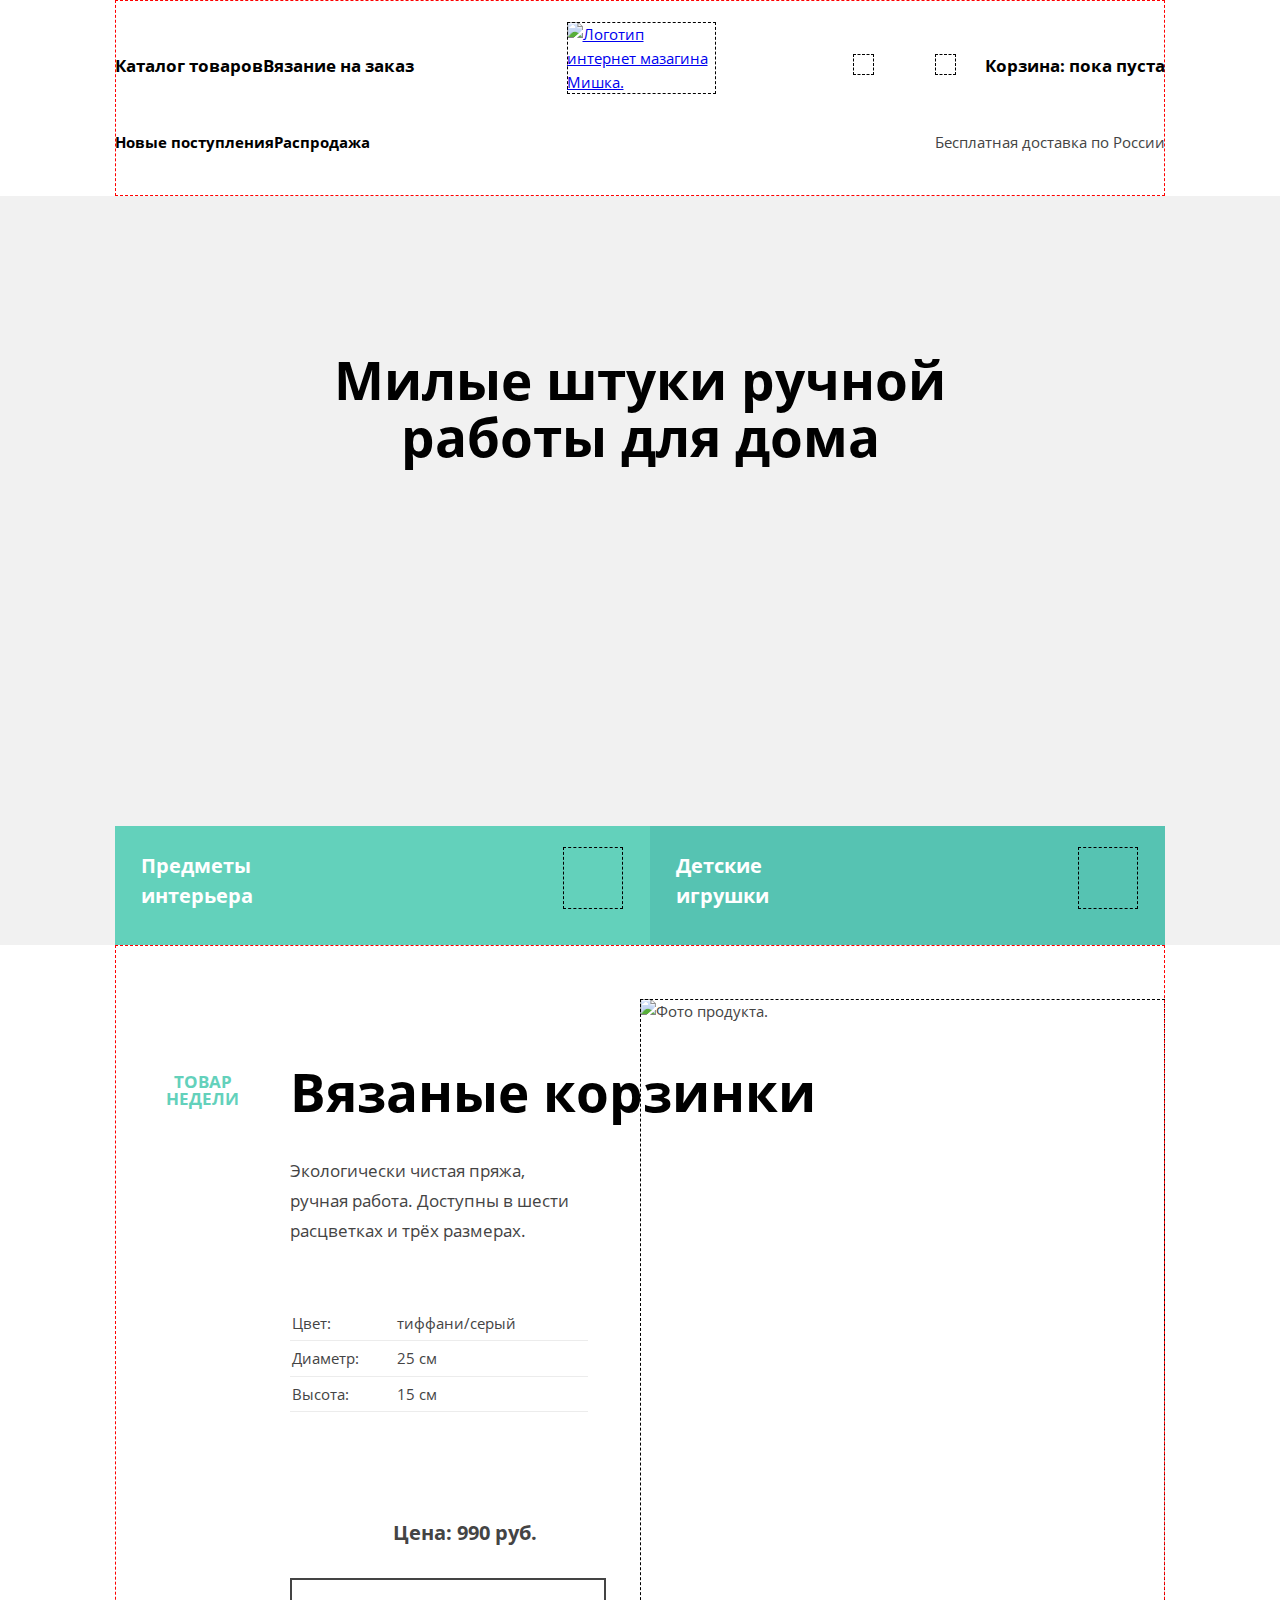
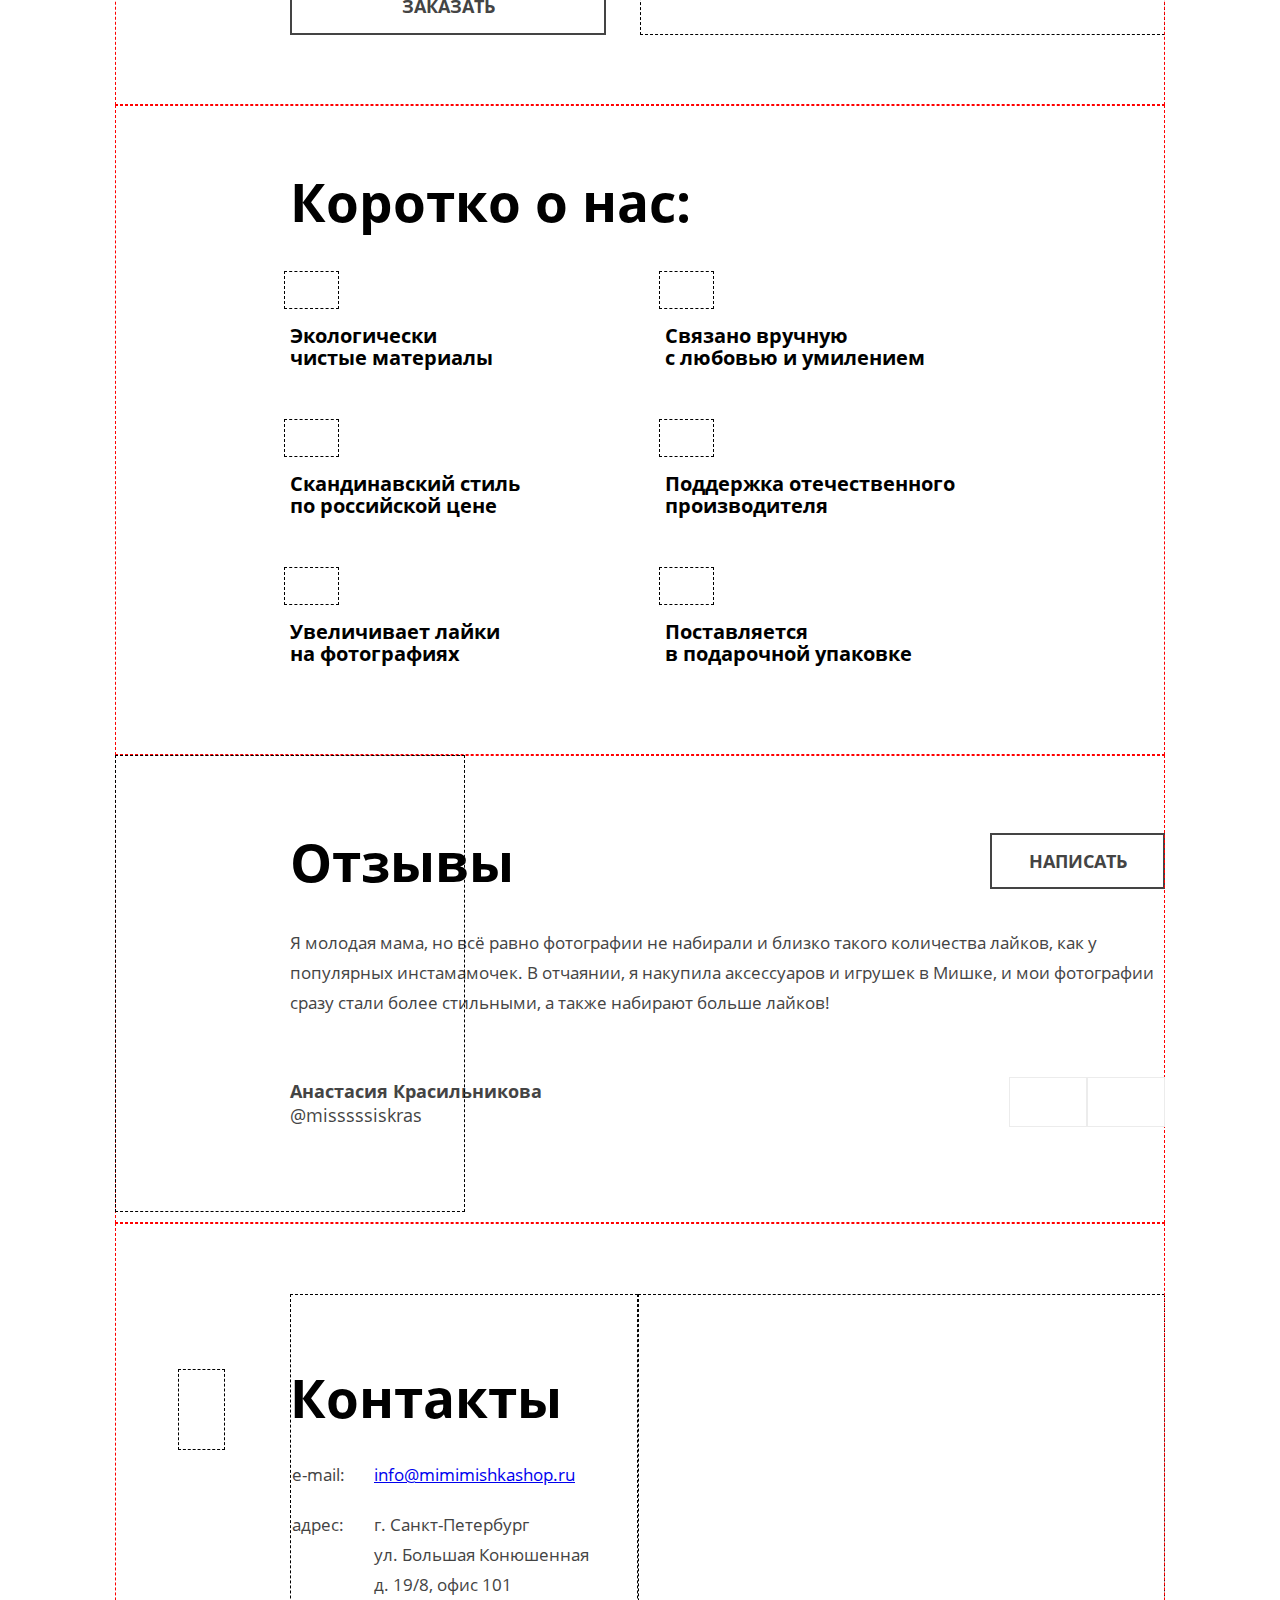
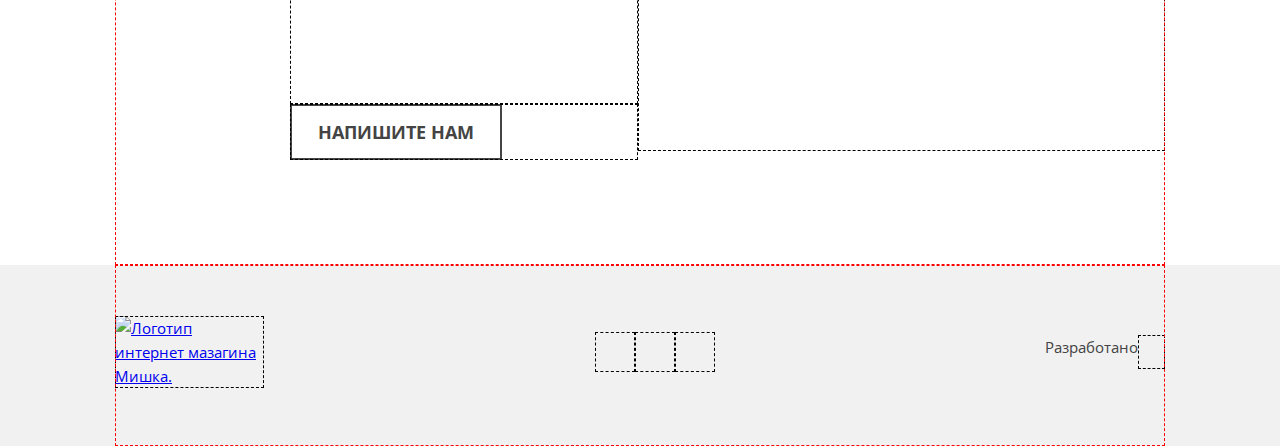
==== index.html @ 32b46871 "Deploying to gh-pages from @ AnnaLuna111/2051093-mishka-26@7940dc8fe76b2430d19ca8f7ef624c19c8661085 " ====
<!DOCTYPE html><html class="page" lang="ru"><head><meta charset="utf-8"><meta name="viewport" content="width=device-width,initial-scale=1"><title>Главная | Мишка | HTML Academy</title><link rel="stylesheet" href="./css/style.css"></head><body class="page__body main"><header class="main__header header page__centerer"><a class="header__logo logo" href="./index.html"><img class="logo__image" src="#" alt="Логотип интернет мазагина Мишка."></a><nav class="header__nav nav"><button class="nav__toggle" type="button"><span class="visually-hidden">Открыть меню</span></button><div class="nav__wrapper"><ul class="nav__list site-list"><li class="site-list__item"><a class="site-list__link" href="./catalog.html">Каталог товаров</a></li><li class="site-list__item"><a class="site-list__link" href="./form.html">Вязание на заказ</a></li></ul><ul class="nav__list user-list"><li class="user-list__item"><a class="user-list__link" href="javascript:void(0)"><span class="user-list__text user-list__text--hidden">Поиск по сайту</span></a></li><li class="user-list__item"><a class="user-list__link" href="javascript:void(0)">Корзина: пока пуста</a></li></ul><ul class="nav__list promo-list"><li class="promo-list__item"><a class="promo-list__link" href="javascript:void(0)">Новые поступления</a></li><li class="promo-list__item"><a class="promo-list__link" href="javascript:void(0)">Распродажа</a></li></ul><span class="nav__delivery">Бесплатная доставка по России</span></div></nav></header><main class="main__content index-page"><h1 class="visually-hidden">Интернет-магазин "Мишка". Товары для дома ручной работы.</h1><section class="intro"><h2 class="intro__title inner-title">Милые штуки ручной<br>работы для дома</h2><div class="intro__container page__centerer"><ul class="intro__list"><li class="intro__item"><a class="intro__link intro__link--stuff" href="javascript:void(0)">Предметы<br>интерьера</a></li><li class="intro__item"><a class="intro__link intro__link--toy" href="javascript:void(0)">Детские<br>игрушки</a></li></ul></div></section><section class="offer page__centerer"><h2 class="offer__title title">Вязаные корзинки</h2><span class="offer__promo">Товар недели</span><p class="offer__text">Экологически чистая пряжа,<br>ручная работа. Доступны в шести<br>расцветках и трёх размерах.</p><dl class="offer__list"><dt class="offer__item offer__key">Цвет:</dt><dd class="offer__item offer__value">тиффани/серый</dd><dt class="offer__item offer__key">Диаметр:</dt><dd class="offer__item offer__value">25 см</dd><dt class="offer__item offer__key">Высота:</dt><dd class="offer__item offer__value">15 см</dd></dl><img class="offer__image" src="#" alt="Фото продукта."> <span class="offer__price">Цена: 990 руб.</span> <a class="offer__button button" href="javascript:void(0)">Заказать</a></section><section class="about page__centerer"><h2 class="about__title title">Коротко о нас:</h2><ul class="about__list"><li class="about__item about__item--materials">Экологически<br>чистые материалы</li><li class="about__item about__item--handmade">Связано вручную<br>с любовью и умилением</li><li class="about__item about__item--price">Скандинавский стиль<br>по российской цене</li><li class="about__item about__item--production">Поддержка отечественного<br>производителя</li><li class="about__item about__item--likes">Увеличивает лайки<br>на фотографиях</li><li class="about__item about__item--delivery">Поставляется<br>в подарочной упаковке</li></ul></section><section class="review page__centerer"><h2 class="review__title title">Отзывы</h2><ul class="review__list"><li class="review__item"><blockquote class="review__text text">Я молодая мама, но всё равно фотографии не набирали и близко такого количества лайков, как у популярных инстамамочек. В отчаянии, я накупила аксессуаров и игрушек в Мишке, и мои фотографии сразу стали более стильными, а также набирают больше лайков!</blockquote><p class="review__author"><b>Анастасия Красильникова</b><br>@misssssiskras</p></li><li class="review__item visually-hidden"><blockquote class="review__text text">Я сестра молодой мамы, но всё равно фотографии не набирали и близко такого количества лайков, как у популярных инстамамочек. В отчаянии, я накупила аксессуаров и игрушек в Мишке, и мои фотографии сразу стали более стильными, а также набирают больше лайков!</blockquote><p class="review__author"><b>Екатерина Красильникова</b>@misssssiskras2</p></li><li class="review__item visually-hidden"><blockquote class="review__text text">Я двоюродная сестра молодой мамы, но всё равно фотографии не набирали и близко такого количества лайков, как у популярных инстамамочек. В отчаянии, я накупила аксессуаров и игрушек в Мишке, и мои фотографии сразу стали более стильными, а также набирают больше лайков!</blockquote><p class="review__author"><b>Елена Красильникова</b>@misssssiskras3</p></li></ul><div class="review__slider-buttons"><button class="review__slider-button review__prev" type="button"><span class="visually-hidden">Предыдущий отзыв</span></button> <button class="review__slider-button review__next" type="button"><span class="visually-hidden">Следующий отзыв</span></button></div><a class="review__button button" href="javascript:void(0)">Написать</a></section><div class="page__centerer page__centerer--desktop_on"><section class="contacts"><div class="contacts__container"><div class="page__centerer page__centerer--desktop_off"><h2 class="contacts__title title">Контакты</h2><dl class="contacts__list"><dt class="contacts__item contacts__key">e-mail:</dt><dd class="contacts__item contacts__value"><a href="info@mimimishkashop.ru">info@mimimishkashop.ru</a></dd><dt class="contacts__item contacts__key">адрес:</dt><dd class="contacts__item contacts__value">г. Санкт-Петербург<br>ул. Большая Конюшенная<br>д. 19/8, офис 101</dd></dl></div></div><div class="contacts__map"></div><div class="contacts__container contacts__container--button"><div class="page__centerer page__centerer--desktop_off"><a class="contacts__button button" href="javascript:void(0)">Напишите нам</a></div></div></section></div></main><footer class="main__footer footer"><div class="footer__container page__centerer"><a class="footer__main-logo logo" href="./index.html"><img class="logo__image" src="#" alt="Логотип интернет мазагина Мишка."></a><ul class="footer__list social"><li class="social__item"><a class="social__link social__link--vk" href="https://vk.com/htmlacademy" target="_blank"><span class="visually-hidden">Вконтакте</span></a></li><li class="social__item"><a class="social__link social__link--yt" href="https://www.youtube.com/user/htmlacademyru" target="_blank"><span class="visually-hidden">Ютуб</span></a></li><li class="social__item"><a class="social__link social__link--tg" href="https://t.me/htmlacademy" target="_blank"><span class="visually-hidden">Телеграм</span></a></li></ul><p class="footer__copyright">Разработано <a class="footer__logo" href="https://htmlacademy.ru/intensive/adaptive"><span class="visually-hidden">в HTML-Академии.</span></a></p></div></footer><div class="modal modal--close"><section class="modal__inner cart"><h2 class="cart__title title">Добавить в корзину</h2><form class="cart__form" action="https://echo.htmlacademy.ru" method="get"><fieldset class="cart__filter-group"><legend class="cart__text">Выберите размер:</legend><div class="cart__form-container"><label class="cart__label"><input type="radio" name="size" value="s"> S</label> <label class="cart__label"><input type="radio" name="size" value="m"> M</label> <label class="cart__label"><input type="radio" name="size" value="l"> L</label></div></fieldset><button class="cart__button button button--colorized" type="submit">Добавить</button></form></section></div></body></html>
---- css/style.css ----
@font-face{font-family:"Open Sans";font-style:normal;font-weight:400;src:url(../fonts/opensans.woff2)format("woff2"),url(../fonts/opensans.woff)format("woff");font-display:swap}@font-face{font-family:"Open Sans";font-style:normal;font-weight:700;src:url(../fonts/opensansbold.woff2)format("woff2"),url(../fonts/opensansbold.woff)format("woff");font-display:swap}:root{--main-font:"Open Sans", "Arial", sans-serif;--base-color:#444444;--main-color:#000000;--accent-color:#63d1bb;--sec-accent-color:#56c3b2;--third-accent-color:#59d5bc;--fourth-accent-color:#46c1ae;--light-color:#ffffff;--light-accent-color:#f1f1f1;--border-color:#ececec;--border-modal-color:#c6c6c6}img{max-width:100%;object-fit:contain;object-position:center}.page{font-family:var(--main-font);font-size:15px;line-height:24px;color:var(--base-color);background-color:var(--light-color)}.page__centerer{margin:0 30px;outline:1px dashed red;outline-offset:-1px}@media (min-width:768px){.page__centerer{margin:0 50px}}@media (min-width:1150px){.page__centerer{width:1050px;margin:0 auto}}@media (max-width:1149.9px){.page__centerer--desktop_on{display:contents}}@media (min-width:1150px){.page__centerer--desktop_off{display:contents}}.page__body{margin:0 auto}.visually-hidden{position:absolute;width:1px;height:1px;margin:-1px;border:0;padding:0;white-space:nowrap;-webkit-clip-path:inset(100%);clip-path:inset(100%);clip:rect(0 0 0 0);overflow:hidden}.inner-title{font-size:27px;line-height:30px;font-weight:700;text-align:center;color:var(--main-color)}@media (min-width:768px) and (max-width:1149.9px){.inner-title{font-size:43px;line-height:50px}}@media (min-width:1150px){.inner-title{font-size:53px;line-height:57px}}.nav__list a,.title{color:var(--main-color)}.title{font-size:25px;line-height:30px;font-weight:700}@media (min-width:768px) and (max-width:1149.9px){.title{font-size:43px;line-height:50px}}@media (min-width:1150px){.title{font-size:53px;line-height:57px}}.product-title{font-size:17px;font-weight:700;color:var(--main-color)}@media (min-width:768px){.product-title{font-size:20px}}.button{padding:16px;font-size:18px;line-height:20px;font-weight:700;text-align:center;text-transform:uppercase;text-decoration:none;color:var(--base-color);background:var(--light-color);border:2px solid var(--base-color)}.button:hover{color:var(--light-color);background:var(--base-color)}.button--colorized{color:var(--light-color);background:var(--accent-color);border-color:var(--accent-color)}.button--colorized:hover{color:var(--base-color);background:var(--light-color)}.header{position:relative;display:flex;padding:22px 0}@media (min-width:768px){.header{display:block}}.header__logo{position:absolute;top:22px;left:42%}@media (min-width:768px) and (max-width:1149.9px){.header__logo{left:0}}@media (min-width:1150px){.header__logo{left:43%}}.header__nav{margin-left:auto}@media (min-width:768px){.header__nav{margin:0}}.nav__toggle,.user-list__link::before{width:40px;height:40px;outline:1px dashed #000;outline-offset:-1px}@media (min-width:768px){.nav__toggle{display:none}}.nav__wrapper{display:none}@media (min-width:768px){.nav__wrapper{display:grid;grid-template-columns:1fr 1fr;grid-template-areas:"promo user""site delivery"}}@media (min-width:1150px){.nav__wrapper{gap:0 150px;grid-template-areas:"site user""promo delivery"}}.nav__list{display:flex;flex-direction:column;margin:0;padding:0;font-size:17px;font-weight:700;list-style:none}.nav__list a{text-decoration:none}@media (min-width:768px){.nav__list{flex-direction:row}}.nav__delivery{display:none}@media (min-width:768px){.nav__delivery{display:block;grid-area:delivery;margin-left:auto;padding:20px 0}}@media (min-width:768px) and (max-width:1149.9px){.site-list{grid-area:site;font-size:15px}.site-list__item{padding:20px 0}}@media (min-width:1150px){.site-list__item{padding:32px 0}}.user-list{grid-area:user}@media (min-width:768px){.user-list{margin-left:auto}.user-list__item{padding:32px 0}}.user-list__link{position:relative;padding-left:82px}.user-list__link::before{position:absolute;left:32px;width:21px;height:21px;content:""}@media (min-width:768px){.user-list__text--hidden{display:none}}.promo-list{display:none}@media (min-width:1150px){.promo-list{display:flex;grid-area:promo;padding:20px 0;font-size:15px}}.logo{width:85px;height:34px}@media (min-width:768px) and (max-width:1149.9px){.logo{width:113px;height:46px}}@media (min-width:1150px){.logo{width:149px;height:72px}}.intro__link::after,.logo__image{outline:1px dashed #000;outline-offset:-1px}.main{display:flex;flex-direction:column}.main__content{flex-grow:1}.intro{position:relative;padding:80px 30px 324px;background:var(--light-accent-color);text-align:center}@media (min-width:768px){.intro{padding:155px 50px 480px}}.intro__title{margin:0}.intro__container{position:absolute;left:0;right:0;bottom:0}@media (max-width:767.9px){.intro__container{left:-30px;right:-30px}}.intro__list{display:flex;flex-direction:column;margin:0;padding:0;text-align:left;list-style:none}@media (min-width:768px){.intro__list{flex-direction:row}.intro__list .intro__item{flex-grow:1}}.intro__link{position:relative;display:block;padding:24px 30px 31px;font-size:19px;font-weight:700;color:var(--light-color);text-decoration:none}.intro__link:hover{padding-bottom:36px}.intro__link::after{position:absolute;top:21px;right:27px;width:60px;height:62px;content:""}@media (min-width:768px){.intro__link{padding:25px 26px 34px;font-size:20px;line-height:30px}.intro__link:hover{margin-top:-5px;padding-bottom:39px}}.intro__link--stuff{background:var(--accent-color)}.intro__link--stuff:hover{background:var(--third-accent-color)}.intro__link--toy{background:var(--sec-accent-color)}.intro__link--toy:hover{background:var(--fourth-accent-color)}.offer{display:flex;flex-direction:column;padding:30px 0 36px}@media (min-width:768px){.offer{display:grid;grid-template-columns:2fr 1fr 1fr;grid-template-areas:"title title promo""text image image""table image image""price image image""button image image";padding:40px 0 50px}}@media (min-width:1150px){.offer{grid-template-columns:1fr 2fr 3fr;grid-template-areas:"promo title image""promo text image""promo table image""promo price image""promo button image";padding:54px 0 70px}}.offer__title{margin:0 0 4px;grid-area:title}@media (min-width:768px) and (max-width:1149.9px){.offer__title{margin-bottom:38px}}@media (min-width:1150px){.offer__title{grid-column:2/4;margin:64px 0 35px}}.offer__promo{font-size:17px;line-height:20px;font-weight:700;text-transform:uppercase;color:var(--accent-color);grid-area:promo}@media (min-width:768px){.offer__promo{margin-top:74px;width:100px;line-height:17px;text-align:center;justify-self:center}}@media (min-width:768px) and (max-width:1149.9px){.offer__promo{margin-right:13px;justify-self:end}}.offer__text{grid-area:text}@media (min-width:768px){.offer__text{margin:0 0 48px;font-size:17px;line-height:30px}}@media (min-width:1150px){.offer__text{margin-bottom:60px}}.offer__list{display:grid;grid-template-columns:30% 55%;margin:0 0 28px;grid-area:table}@media (min-width:768px) and (max-width:1149.9px){.offer__list{grid-template-columns:30% 60%;margin-bottom:57px}}@media (min-width:1150px){.offer__list{margin-bottom:109px}}.offer__item{margin:0;padding:7px 2px;line-height:20px;border-bottom:1px solid var(--border-color)}.about__item::before,.offer__image{outline:1px dashed #000;outline-offset:-1px}.offer__image{display:block;width:260px;height:315px;margin-bottom:25px;grid-area:image}@media (min-width:768px){.offer__image{width:334px;height:404px;margin:0 0 0 auto}}@media (min-width:1150px){.offer__image{width:525px;height:636px}}.offer__price{display:block;margin-bottom:25px;font-size:17px;line-height:24px;font-weight:700;text-align:center;grid-area:price}@media (min-width:768px){.offer__price{margin-bottom:33px;font-size:20px}}.offer__button{grid-area:button}@media (min-width:768px){.offer__button{display:inline-block;width:80%}}.about{padding:31px 0}@media (min-width:768px){.about{padding:43px 0 83px}}@media (min-width:1150px){.about{padding:68px 0 90px}}.about__title{margin:0 0 28px}@media (min-width:768px){.about__title{margin-bottom:41px}}@media (min-width:1150px){.about__title{margin-left:175px}}.about__list{display:grid;grid-template-columns:1fr 1fr;gap:50px;padding:0;list-style:none}@media (max-width:767.9px){.about__list{display:flex;flex-wrap:wrap}}@media (min-width:1150px){.about__list{margin:0 175px}}.about__item{position:relative;padding-top:54px;font-size:17px;line-height:20px;font-weight:700;color:var(--main-color)}@media (max-width:767.9px){.about__item:nth-of-type(2n+2){order:1}}@media (min-width:768px){.about__item{font-size:20px;line-height:22px}}.about__item::before{position:absolute;top:0;left:-6px;width:55px;height:38px;content:""}.review{position:relative;display:flex;flex-direction:column;padding:27px 0}@media (min-width:768px){.review{display:grid;grid-template-columns:auto 175px;grid-template-areas:"title button""text text";padding:82px 0}.review::before{position:absolute;top:0;left:-50px;width:350px;height:457px;content:"";outline:1px dashed #000;outline-offset:-1px}}@media (min-width:1150px){.review{padding:78px 0 96px 175px;box-sizing:border-box}.review::before{left:0}}.review__title{margin:0;grid-area:title}@media (min-width:768px){.review__title{margin-bottom:38px}}.review__list{margin:0 0 30px;padding:0;list-style:none;grid-area:text}@media (min-width:768px){.review__list{margin:0}}.review__text{margin:0 0 33px;line-height:30px}@media (min-width:768px){.review__text{margin-bottom:61px;font-size:17px}}.review__author{margin:0;font-size:17px;grid-area:author}@media (min-width:768px){.review__author{font-size:18px}}.review__slider-buttons{display:flex;margin-bottom:38px}@media (min-width:768px){.review__slider-buttons{position:absolute;bottom:82px;right:0;margin:0}}@media (min-width:1150px){.review__slider-buttons{bottom:96px}}.review__slider-button{display:inline-block;flex-grow:1;padding:13px 38px;width:26px;height:50px;background:var(--light-color);border:1px solid var(--border-color)}.review__button{margin-bottom:18px;grid-area:button}@media (min-width:768px){.review__button{align-self:start}}.contacts{padding:38px 0}@media (min-width:768px){.contacts{padding:68px 0 57px}}@media (min-width:1150px){.contacts{padding:71px 0 105px 175px;box-sizing:border-box;display:grid;grid-template-columns:2fr 3fr;grid-template-areas:"contacts map""button map"}}.contacts__container{display:flex;flex-direction:column;outline:1px dashed #000;outline-offset:-1px;grid-area:contacts}.contacts__container--button{grid-area:button}.contacts__title{position:relative;margin-bottom:28px}@media (min-width:768px){.contacts__title{margin-bottom:49px}.contacts__title::before{position:absolute;right:50px;width:47px;height:81px;content:"";outline:1px dashed #000;outline-offset:-1px}}@media (min-width:1150px){.contacts__title{margin:75px 0 34px}.contacts__title::before{left:-112px}}.contacts__list{display:grid;grid-template-columns:76px 185px;margin:0 0 62px}@media (min-width:768px) and (max-width:1149.9px){.contacts__list{grid-template-columns:1fr 3fr 1fr 3fr;margin-bottom:49px}}@media (min-width:1150px){.contacts__list{grid-template-columns:82px 250px;margin-bottom:84px}}.contacts__item{margin:0;padding:20px 2px;font-size:14px;line-height:30px}@media (min-width:768px){.contacts__item{font-size:17px;padding:0 2px 20px}}.contacts__map{width:100%;height:455px;outline:1px dashed #000;outline-offset:-1px;grid-area:map}@media (min-width:768px){.contacts__map{height:457px}}@media (min-width:1150px){.contacts__map{width:527px;height:457px}}.contacts__button{margin-top:42px}@media (min-width:768px) and (max-width:1149.9px){.contacts__button{align-self:center}}@media (min-width:1150px){.contacts__button{margin:0 auto 0 0;padding:16px 26px}}.catalog-page__inner{background:var(--light-accent-color)}.catalog-page__title{margin:0;padding:73px 0}@media (min-width:768px){.catalog-page__title{padding:101px 0 75px}}@media (min-width:1150px){.catalog-page__title{padding:102px 0 95px}}.catalog-page__product{background:var(--light-color)}.product{display:flex;flex-direction:column;gap:30px;padding:30px 0}@media (min-width:768px) and (max-width:1149.9px){.product{padding:65px 0}}@media (min-width:1150px){.product{padding:110px 0}}.product__list{display:flex;flex-wrap:wrap;justify-content:center;gap:30px;margin:0;padding:0;list-style:none}@media (min-width:768px) and (max-width:1149.9px){.product__list{gap:54px}}@media (min-width:1150px){.product__list{justify-content:space-between}}.product-card{display:flex;flex-direction:column;width:260px}@media (min-width:768px) and (max-width:1149.9px){.product-card{flex-direction:row;width:668px}}@media (min-width:1150px){.product-card{width:316px}}.product-card__image,.production__title::before{width:260px;height:195px;outline:1px dashed #000;outline-offset:-1px}@media (min-width:768px) and (max-width:1149.9px){.product-card__image{width:334px;height:334px}}@media (min-width:1150px){.product-card__image{width:316px;height:462px}}.product-card__container{display:flex;flex-direction:column;justify-content:space-between;padding:27px 28px}@media (min-width:768px) and (max-width:1149.9px){.product-card__container{width:334px}}.product-card__title{margin:0}.product-card__link{margin-bottom:6px;color:inherit;text-decoration:none}.product-card__text{margin:0 0 17px;font-size:13px;line-height:30px}@media (min-width:768px){.product-card__text{font-size:15px}}.product-card__footer-conatiner{display:flex;justify-content:space-between;margin-top:auto}.product-card__price{font-weight:700;color:var(--main-color)}@media (min-width:768px){.product-card__price{font-size:17px}}.product-card__button{display:block;width:20px;height:20px;outline:1px dashed #000;outline-offset:-1px}.production{position:relative;display:flex;flex-direction:column;padding:21px 34px 33px;box-sizing:border-box}@media (min-width:1150px){.production{padding:96px 57px 60px 763px;min-height:455px}}.production__title{position:relative;margin:0 0 26px;padding-left:57px}.production__title::before{position:absolute;top:0;left:0;width:32px;height:32px;content:""}@media (min-width:1150px){.production__title::before{top:-59px}.production__title{padding-left:0}}.production__video{align-self:center;width:260px;height:150px;margin-bottom:35px;outline:1px dashed #000;outline-offset:-1px}@media (min-width:768px) and (max-width:1149.9px){.production__video{order:-1;width:668px;height:450px;margin-bottom:41px}}@media (min-width:1150px){.production__video{position:absolute;top:0;left:0;width:683px;height:455px}}.production__text{margin:0 0 40px;font-size:13px}@media (min-width:768px){.production__text{font-size:15px;margin-bottom:50px}}.order-page__inner{background:var(--light-accent-color)}.order-page__title{margin:0;padding:73px 22px}.order{background:var(--light-color)}@media (min-width:768px){.order{padding:50px 0}}.order__text{padding:17px 0 15px;font-size:13px}@media (min-width:768px){.order__text{font-size:17px;line-height:30px;padding:4px 0 15px}}@media (min-width:1150px){.order__text{box-sizing:border-box;padding-right:190px}}.form{display:flex;flex-direction:column}@media (min-width:768px){.form__wrapper,.form__wrapper input{background:var(--light-accent-color)}}.form__filter-group{display:flex;flex-direction:column;padding:15px 0;outline:1px dashed #000;outline-offset:-1px}@media (min-width:768px){.form__filter-group{display:grid;grid-template-columns:1fr 3fr;align-items:baseline;padding:50px 0}}@media (min-width:1150px){.form__filter-group{grid-template-columns:1fr 4fr;padding-right:175px;box-sizing:border-box}}.form__filter-title{margin:0 0 25px;font-size:17px;line-height:16px;font-weight:700;text-transform:uppercase;color:var(--accent-color)}@media (min-width:1150px){.form__filter-title{padding-left:47px}}.form__filter-list{display:flex;flex-direction:column;gap:20px;margin:0;padding:0;list-style:none}@media (min-width:768px) and (max-width:1149.9px){.form__filter-list--checkbox{display:grid;grid-template-columns:1fr 1fr}}@media (min-width:1150px){.form__filter-list--checkbox{display:grid;grid-template-columns:1fr 1fr 1fr}}.form__filter-item{margin-bottom:15px}.form__text{font-size:17px;line-height:18px;color:var(--main-color)}@media (min-width:768px){.form__text{font-size:19px}}.form__filter-container{display:flex;flex-direction:column}.form__filter-label{font-weight:700}.form__filter-input{margin-bottom:20px;padding:17px 0;font-family:inherit;color:var(--base-color);border:0;border-bottom:2px solid var(--main-color)}.form__filter-text{padding:17px;border:2px solid var(--base-color)}.form__container{display:flex;flex-direction:column;gap:30px}@media (min-width:768px){.form__container{flex-direction:row;justify-content:space-between;align-items:baseline}}.form__tip{font-size:14px;line-height:16px}@media (min-width:768px){.form__tip{font-size:17px;line-height:30px;order:2}.form__button{padding:18px 32px}}.filter__label{position:relative;padding:10px 0 10px 48px;cursor:pointer}@media (min-width:768px){.filter__label{padding-left:55px}}.filter__label::before{position:absolute;top:0;left:0;width:34px;height:34px;border:2px solid var(--base-color);content:""}.filter__label:hover::before{border-color:var(--accent-color)}.filter__input{opacity:0}.footer{background-color:var(--light-accent-color)}.footer__container{display:flex;flex-direction:column;align-items:center;padding:25px 0}@media (min-width:768px){.footer__container{flex-direction:row;justify-content:space-between;padding:51px 0 58px}}.footer__main-logo{display:none}@media (min-width:768px){.footer__main-logo{display:block}}.footer__list{margin:0;padding:0}.footer__copyright{display:flex}.footer__logo{display:block;width:27px;height:34px;outline:1px dashed #000;outline-offset:-1px}.social{display:flex;list-style:none}.social__item{box-sizing:border-box}.social__link{display:block;width:40px;height:40px;outline:1px dashed #000;outline-offset:-1px}.modal{position:fixed;top:0;left:0;display:flex;width:100%;height:100%;background:rgba(255,255,255,.9)}.modal--close{display:none}.modal__inner{position:relative;margin:auto;padding:28px 30px 46px;background:var(--light-color);border:2px solid var(--border-modal-color);box-sizing:border-box}.cart{width:320px}.cart__title{margin:0 50px 14px;text-transform:uppercase;text-align:center}.cart__form{display:flex;flex-direction:column}.cart__filter-group{margin-bottom:31px;padding:0;border:0}.cart__text{margin:0 auto 21px;padding:0;font-size:15px;line-height:30px}.cart__form-container{display:flex;justify-content:space-between}.cart__label{font-size:17px;line-height:16px;font-weight:700}
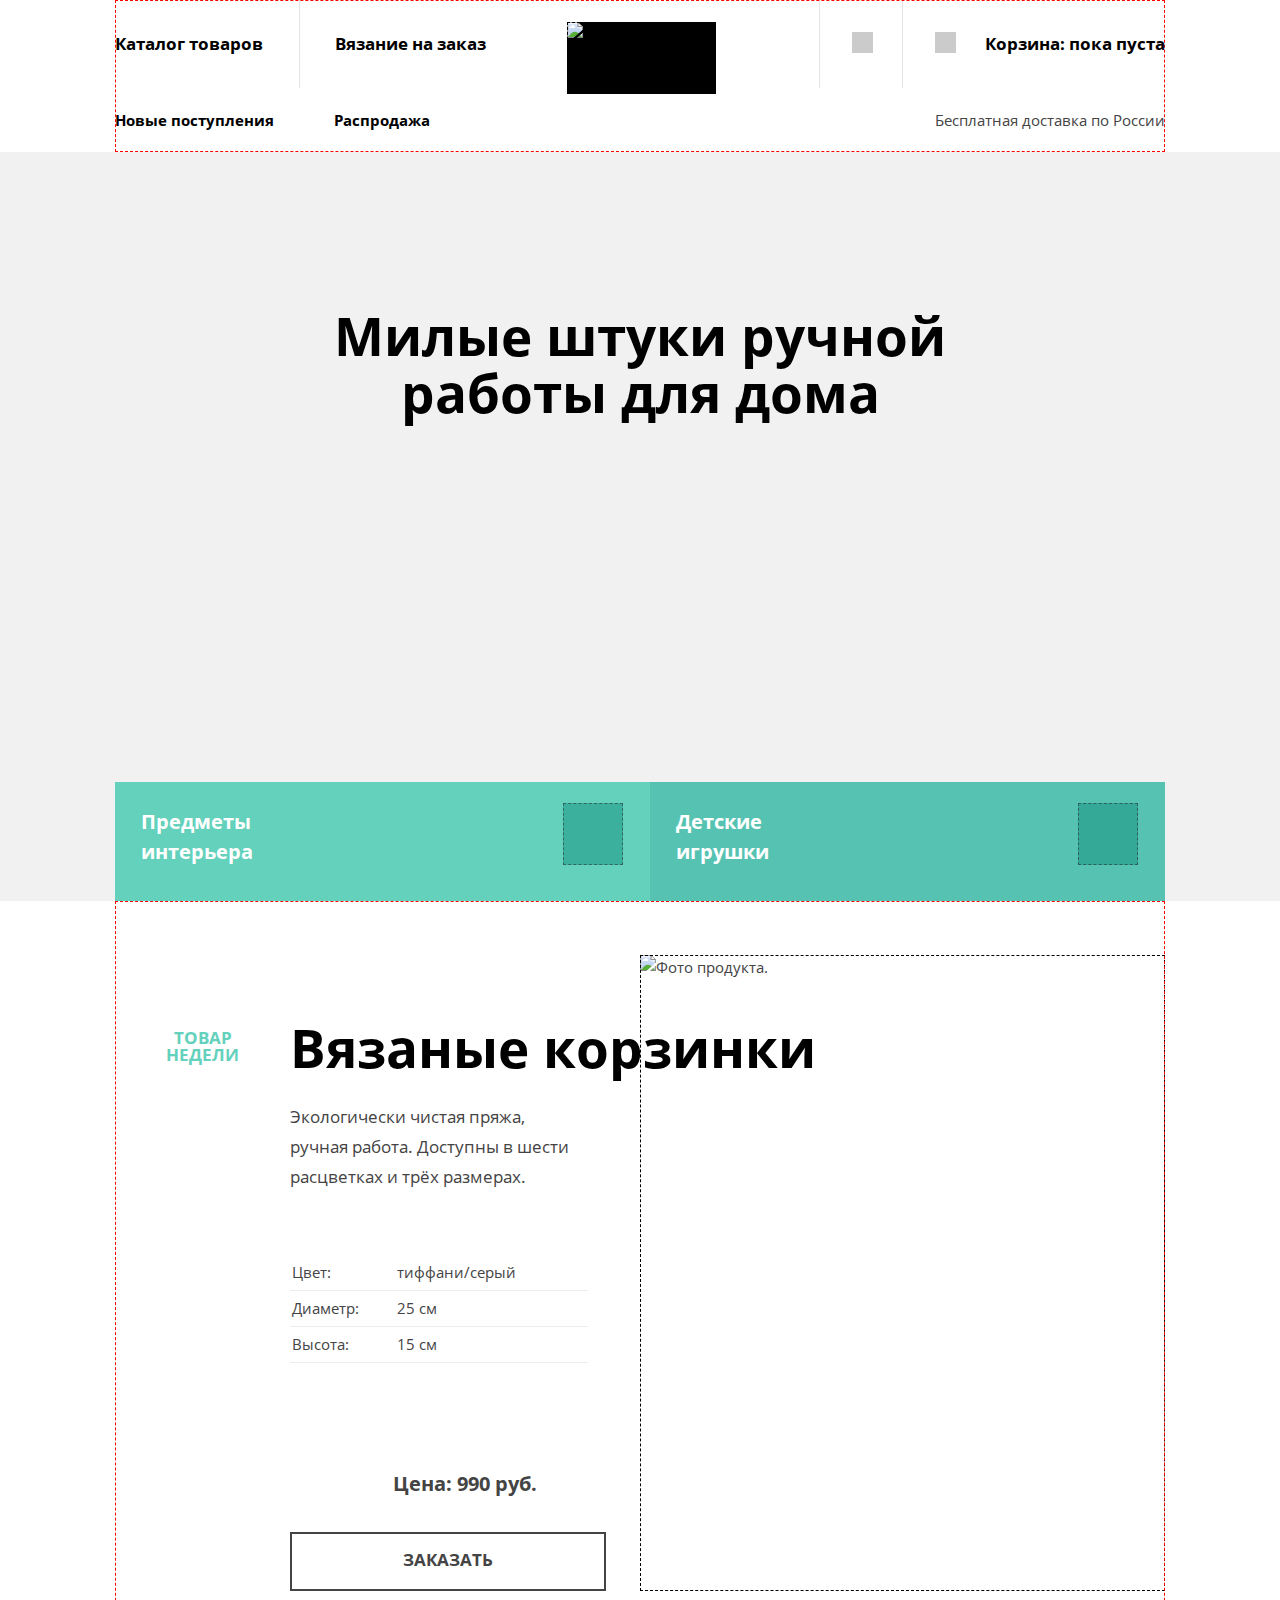
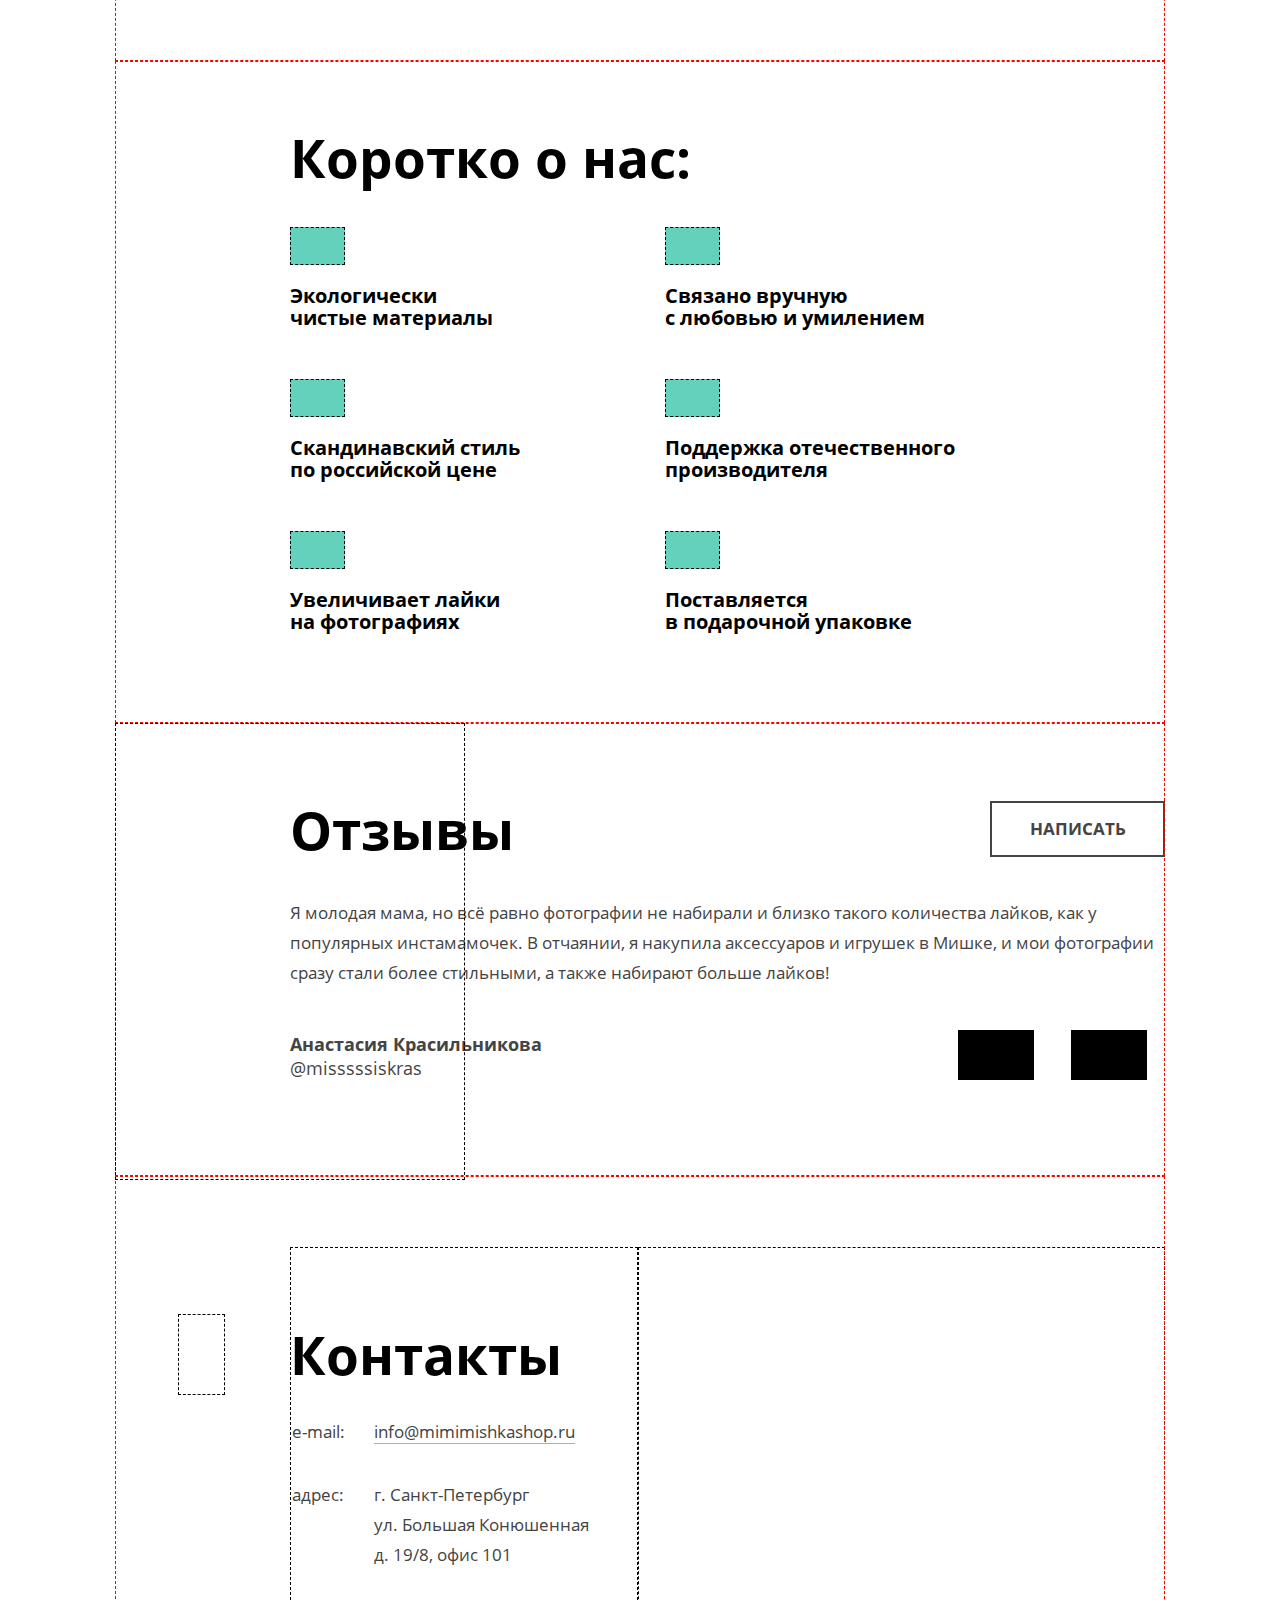
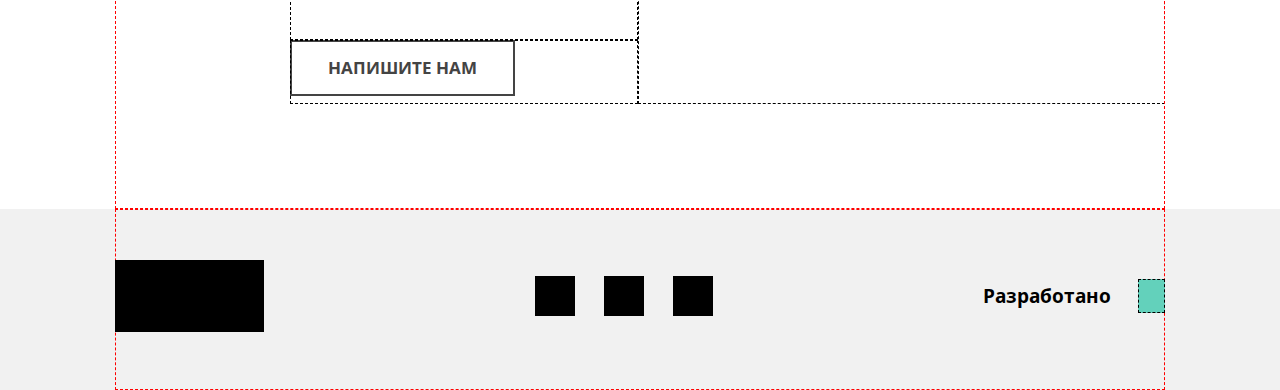
==== commit f86617cd: "Deploying to gh-pages from @ AnnaLuna111/2051093-mishka-26@3beabef18726c596a7be04dc8ef20d50604507dc " ====
--- a/index.html
+++ b/index.html
@@ -1 +1 @@
-<!DOCTYPE html><html class="page" lang="ru"><head><meta charset="utf-8"><meta name="viewport" content="width=device-width,initial-scale=1"><title>Главная | Мишка | HTML Academy</title><link rel="stylesheet" href="./css/style.css"></head><body class="page__body main"><header class="main__header header page__centerer"><a class="header__logo logo" href="./index.html"><img class="logo__image" src="#" alt="Логотип интернет мазагина Мишка."></a><nav class="header__nav nav"><button class="nav__toggle" type="button"><span class="visually-hidden">Открыть меню</span></button><div class="nav__wrapper"><ul class="nav__list site-list"><li class="site-list__item"><a class="site-list__link" href="./catalog.html">Каталог товаров</a></li><li class="site-list__item"><a class="site-list__link" href="./form.html">Вязание на заказ</a></li></ul><ul class="nav__list user-list"><li class="user-list__item"><a class="user-list__link" href="javascript:void(0)"><span class="user-list__text user-list__text--hidden">Поиск по сайту</span></a></li><li class="user-list__item"><a class="user-list__link" href="javascript:void(0)">Корзина: пока пуста</a></li></ul><ul class="nav__list promo-list"><li class="promo-list__item"><a class="promo-list__link" href="javascript:void(0)">Новые поступления</a></li><li class="promo-list__item"><a class="promo-list__link" href="javascript:void(0)">Распродажа</a></li></ul><span class="nav__delivery">Бесплатная доставка по России</span></div></nav></header><main class="main__content index-page"><h1 class="visually-hidden">Интернет-магазин "Мишка". Товары для дома ручной работы.</h1><section class="intro"><h2 class="intro__title inner-title">Милые штуки ручной<br>работы для дома</h2><div class="intro__container page__centerer"><ul class="intro__list"><li class="intro__item"><a class="intro__link intro__link--stuff" href="javascript:void(0)">Предметы<br>интерьера</a></li><li class="intro__item"><a class="intro__link intro__link--toy" href="javascript:void(0)">Детские<br>игрушки</a></li></ul></div></section><section class="offer page__centerer"><h2 class="offer__title title">Вязаные корзинки</h2><span class="offer__promo">Товар недели</span><p class="offer__text">Экологически чистая пряжа,<br>ручная работа. Доступны в шести<br>расцветках и трёх размерах.</p><dl class="offer__list"><dt class="offer__item offer__key">Цвет:</dt><dd class="offer__item offer__value">тиффани/серый</dd><dt class="offer__item offer__key">Диаметр:</dt><dd class="offer__item offer__value">25 см</dd><dt class="offer__item offer__key">Высота:</dt><dd class="offer__item offer__value">15 см</dd></dl><img class="offer__image" src="#" alt="Фото продукта."> <span class="offer__price">Цена: 990 руб.</span> <a class="offer__button button" href="javascript:void(0)">Заказать</a></section><section class="about page__centerer"><h2 class="about__title title">Коротко о нас:</h2><ul class="about__list"><li class="about__item about__item--materials">Экологически<br>чистые материалы</li><li class="about__item about__item--handmade">Связано вручную<br>с любовью и умилением</li><li class="about__item about__item--price">Скандинавский стиль<br>по российской цене</li><li class="about__item about__item--production">Поддержка отечественного<br>производителя</li><li class="about__item about__item--likes">Увеличивает лайки<br>на фотографиях</li><li class="about__item about__item--delivery">Поставляется<br>в подарочной упаковке</li></ul></section><section class="review page__centerer"><h2 class="review__title title">Отзывы</h2><ul class="review__list"><li class="review__item"><blockquote class="review__text text">Я молодая мама, но всё равно фотографии не набирали и близко такого количества лайков, как у популярных инстамамочек. В отчаянии, я накупила аксессуаров и игрушек в Мишке, и мои фотографии сразу стали более стильными, а также набирают больше лайков!</blockquote><p class="review__author"><b>Анастасия Красильникова</b><br>@misssssiskras</p></li><li class="review__item visually-hidden"><blockquote class="review__text text">Я сестра молодой мамы, но всё равно фотографии не набирали и близко такого количества лайков, как у популярных инстамамочек. В отчаянии, я накупила аксессуаров и игрушек в Мишке, и мои фотографии сразу стали более стильными, а также набирают больше лайков!</blockquote><p class="review__author"><b>Екатерина Красильникова</b>@misssssiskras2</p></li><li class="review__item visually-hidden"><blockquote class="review__text text">Я двоюродная сестра молодой мамы, но всё равно фотографии не набирали и близко такого количества лайков, как у популярных инстамамочек. В отчаянии, я накупила аксессуаров и игрушек в Мишке, и мои фотографии сразу стали более стильными, а также набирают больше лайков!</blockquote><p class="review__author"><b>Елена Красильникова</b>@misssssiskras3</p></li></ul><div class="review__slider-buttons"><button class="review__slider-button review__prev" type="button"><span class="visually-hidden">Предыдущий отзыв</span></button> <button class="review__slider-button review__next" type="button"><span class="visually-hidden">Следующий отзыв</span></button></div><a class="review__button button" href="javascript:void(0)">Написать</a></section><div class="page__centerer page__centerer--desktop_on"><section class="contacts"><div class="contacts__container"><div class="page__centerer page__centerer--desktop_off"><h2 class="contacts__title title">Контакты</h2><dl class="contacts__list"><dt class="contacts__item contacts__key">e-mail:</dt><dd class="contacts__item contacts__value"><a href="info@mimimishkashop.ru">info@mimimishkashop.ru</a></dd><dt class="contacts__item contacts__key">адрес:</dt><dd class="contacts__item contacts__value">г. Санкт-Петербург<br>ул. Большая Конюшенная<br>д. 19/8, офис 101</dd></dl></div></div><div class="contacts__map"></div><div class="contacts__container contacts__container--button"><div class="page__centerer page__centerer--desktop_off"><a class="contacts__button button" href="javascript:void(0)">Напишите нам</a></div></div></section></div></main><footer class="main__footer footer"><div class="footer__container page__centerer"><a class="footer__main-logo logo" href="./index.html"><img class="logo__image" src="#" alt="Логотип интернет мазагина Мишка."></a><ul class="footer__list social"><li class="social__item"><a class="social__link social__link--vk" href="https://vk.com/htmlacademy" target="_blank"><span class="visually-hidden">Вконтакте</span></a></li><li class="social__item"><a class="social__link social__link--yt" href="https://www.youtube.com/user/htmlacademyru" target="_blank"><span class="visually-hidden">Ютуб</span></a></li><li class="social__item"><a class="social__link social__link--tg" href="https://t.me/htmlacademy" target="_blank"><span class="visually-hidden">Телеграм</span></a></li></ul><p class="footer__copyright">Разработано <a class="footer__logo" href="https://htmlacademy.ru/intensive/adaptive"><span class="visually-hidden">в HTML-Академии.</span></a></p></div></footer><div class="modal modal--close"><section class="modal__inner cart"><h2 class="cart__title title">Добавить в корзину</h2><form class="cart__form" action="https://echo.htmlacademy.ru" method="get"><fieldset class="cart__filter-group"><legend class="cart__text">Выберите размер:</legend><div class="cart__form-container"><label class="cart__label"><input type="radio" name="size" value="s"> S</label> <label class="cart__label"><input type="radio" name="size" value="m"> M</label> <label class="cart__label"><input type="radio" name="size" value="l"> L</label></div></fieldset><button class="cart__button button button--colorized" type="submit">Добавить</button></form></section></div></body></html>+<!DOCTYPE html><html class="page" lang="ru"><head><meta charset="utf-8"><meta name="viewport" content="width=device-width,initial-scale=1"><title>Главная | Мишка | HTML Academy</title><link rel="stylesheet" href="./css/style.css"></head><body class="page__body main"><header class="main__header header page__centerer"><a class="header__logo logo" href="./index.html"><img class="logo__image" src="#" alt="Логотип интернет мазагина Мишка."></a><nav class="header__nav nav"><button class="nav__toggle" type="button"><span class="visually-hidden">Открыть меню</span></button><div class="nav__wrapper nav__wrapper--close"><ul class="nav__list site-list"><li class="nav__item site-list__item"><a class="nav__link site-list__link" href="./catalog.html">Каталог товаров</a></li><li class="nav__item site-list__item site-list__item--bordered"><a class="nav__link site-list__link" href="./form.html">Вязание на заказ</a></li></ul><ul class="nav__list user-list"><li class="nav__item user-list__item"><a class="nav__link user-list__link" href="javascript:void(0)"><span class="user-list__text user-list__text--hidden">Поиск по сайту</span></a></li><li class="nav__item user-list__item"><a class="nav__link user-list__link" href="javascript:void(0)">Корзина: пока пуста</a></li></ul><ul class="nav__list promo-list"><li class="promo-list__item"><a class="promo-list__link" href="javascript:void(0)">Новые поступления</a></li><li class="promo-list__item"><a class="promo-list__link" href="javascript:void(0)">Распродажа</a></li></ul><span class="nav__delivery">Бесплатная доставка по России</span></div></nav></header><main class="main__content index-page"><h1 class="visually-hidden">Интернет-магазин "Мишка". Товары для дома ручной работы.</h1><section class="intro"><h2 class="intro__title inner-title">Милые штуки ручной<br>работы для дома</h2><div class="intro__container page__centerer"><ul class="intro__list"><li class="intro__item"><a class="intro__link intro__link--stuff" href="javascript:void(0)">Предметы<br>интерьера</a></li><li class="intro__item"><a class="intro__link intro__link--toy" href="javascript:void(0)">Детские<br>игрушки</a></li></ul></div></section><section class="offer page__centerer"><h2 class="offer__title title">Вязаные корзинки</h2><span class="offer__promo">Товар недели</span><p class="offer__text">Экологически чистая пряжа,<br>ручная работа. Доступны в шести<br>расцветках и трёх размерах.</p><dl class="offer__list"><dt class="offer__item offer__key">Цвет:</dt><dd class="offer__item offer__value">тиффани/серый</dd><dt class="offer__item offer__key">Диаметр:</dt><dd class="offer__item offer__value">25 см</dd><dt class="offer__item offer__key">Высота:</dt><dd class="offer__item offer__value">15 см</dd></dl><img class="offer__image" src="#" alt="Фото продукта."> <span class="offer__price">Цена: 990 руб.</span> <a class="offer__button button" href="javascript:void(0)">Заказать</a></section><section class="about page__centerer"><h2 class="about__title title">Коротко о нас:</h2><ul class="about__list"><li class="about__item about__item--materials">Экологически<br>чистые материалы</li><li class="about__item about__item--handmade">Связано вручную<br>с любовью и умилением</li><li class="about__item about__item--price">Скандинавский стиль<br>по российской цене</li><li class="about__item about__item--production">Поддержка отечественного<br>производителя</li><li class="about__item about__item--likes">Увеличивает лайки<br>на фотографиях</li><li class="about__item about__item--delivery">Поставляется<br>в подарочной упаковке</li></ul></section><section class="review page__centerer"><h2 class="review__title title">Отзывы</h2><ul class="review__list"><li class="review__item"><blockquote class="review__text text">Я молодая мама, но всё равно фотографии не набирали и близко такого количества лайков, как у популярных инстамамочек. В отчаянии, я накупила аксессуаров и игрушек в Мишке, и мои фотографии сразу стали более стильными, а также набирают больше лайков!</blockquote><p class="review__author"><b>Анастасия Красильникова</b><br>@misssssiskras</p></li><li class="review__item visually-hidden"><blockquote class="review__text text">Я сестра молодой мамы, но всё равно фотографии не набирали и близко такого количества лайков, как у популярных инстамамочек. В отчаянии, я накупила аксессуаров и игрушек в Мишке, и мои фотографии сразу стали более стильными, а также набирают больше лайков!</blockquote><p class="review__author"><b>Екатерина Красильникова</b>@misssssiskras2</p></li><li class="review__item visually-hidden"><blockquote class="review__text text">Я двоюродная сестра молодой мамы, но всё равно фотографии не набирали и близко такого количества лайков, как у популярных инстамамочек. В отчаянии, я накупила аксессуаров и игрушек в Мишке, и мои фотографии сразу стали более стильными, а также набирают больше лайков!</blockquote><p class="review__author"><b>Елена Красильникова</b>@misssssiskras3</p></li></ul><div class="review__slider-buttons"><button class="review__slider-button review__prev" type="button"><span class="visually-hidden">Предыдущий отзыв</span></button> <button class="review__slider-button review__next" type="button"><span class="visually-hidden">Следующий отзыв</span></button></div><a class="review__button button" href="javascript:void(0)">Написать</a></section><div class="page__centerer page__centerer--desktop_on"><section class="contacts"><div class="contacts__container"><div class="page__centerer page__centerer--desktop_off"><h2 class="contacts__title title">Контакты</h2><dl class="contacts__list"><dt class="contacts__item contacts__key">e-mail:</dt><dd class="contacts__item contacts__value"><a href="info@mimimishkashop.ru">info@mimimishkashop.ru</a></dd><dt class="contacts__item contacts__key">адрес:</dt><dd class="contacts__item contacts__value">г. Санкт-Петербург<br>ул. Большая Конюшенная<br>д. 19/8, офис 101</dd></dl></div></div><div class="contacts__map"></div><div class="contacts__container contacts__container--button"><div class="page__centerer page__centerer--desktop_off"><a class="contacts__button button" href="javascript:void(0)">Напишите нам</a></div></div></section></div></main><footer class="main__footer footer"><div class="footer__container page__centerer"><a class="footer__main-logo logo" href="./index.html"><img class="logo__image" src="#" alt="Логотип интернет мазагина Мишка."></a><ul class="footer__list social"><li class="social__item"><a class="social__link social__link--vk" href="https://vk.com/htmlacademy" target="_blank"><span class="visually-hidden">Вконтакте</span></a></li><li class="social__item"><a class="social__link social__link--yt" href="https://www.youtube.com/user/htmlacademyru" target="_blank"><span class="visually-hidden">Ютуб</span></a></li><li class="social__item"><a class="social__link social__link--tg" href="https://t.me/htmlacademy" target="_blank"><span class="visually-hidden">Телеграм</span></a></li></ul><p class="footer__copyright">Разработано <a class="footer__logo" href="https://htmlacademy.ru/intensive/adaptive"><span class="visually-hidden">в HTML-Академии.</span></a></p></div></footer><div class="modal modal--close"><section class="modal__inner cart"><h2 class="cart__title title">Добавить в корзину</h2><form class="cart__form" action="https://echo.htmlacademy.ru" method="get"><fieldset class="cart__filter-group"><legend class="cart__text">Выберите размер:</legend><div class="cart__form-container"><label class="cart__label"><input class="cart__input" type="radio" name="size" value="s"> S</label> <label class="cart__label"><input class="cart__input cart__input--wide" type="radio" name="size" value="m"> M</label> <label class="cart__label"><input class="cart__input" type="radio" name="size" value="l"> L</label></div></fieldset><button class="cart__button button button--colorized" type="submit">Добавить</button></form></section></div></body></html>--- a/css/style.css
+++ b/css/style.css
@@ -1 +1 @@
-@font-face{font-family:"Open Sans";font-style:normal;font-weight:400;src:url(../fonts/opensans.woff2)format("woff2"),url(../fonts/opensans.woff)format("woff");font-display:swap}@font-face{font-family:"Open Sans";font-style:normal;font-weight:700;src:url(../fonts/opensansbold.woff2)format("woff2"),url(../fonts/opensansbold.woff)format("woff");font-display:swap}:root{--main-font:"Open Sans", "Arial", sans-serif;--base-color:#444444;--main-color:#000000;--accent-color:#63d1bb;--sec-accent-color:#56c3b2;--third-accent-color:#59d5bc;--fourth-accent-color:#46c1ae;--light-color:#ffffff;--light-accent-color:#f1f1f1;--border-color:#ececec;--border-modal-color:#c6c6c6}img{max-width:100%;object-fit:contain;object-position:center}.page{font-family:var(--main-font);font-size:15px;line-height:24px;color:var(--base-color);background-color:var(--light-color)}.page__centerer{margin:0 30px;outline:1px dashed red;outline-offset:-1px}@media (min-width:768px){.page__centerer{margin:0 50px}}@media (min-width:1150px){.page__centerer{width:1050px;margin:0 auto}}@media (max-width:1149.9px){.page__centerer--desktop_on{display:contents}}@media (min-width:1150px){.page__centerer--desktop_off{display:contents}}.page__body{margin:0 auto}.visually-hidden{position:absolute;width:1px;height:1px;margin:-1px;border:0;padding:0;white-space:nowrap;-webkit-clip-path:inset(100%);clip-path:inset(100%);clip:rect(0 0 0 0);overflow:hidden}.inner-title{font-size:27px;line-height:30px;font-weight:700;text-align:center;color:var(--main-color)}@media (min-width:768px) and (max-width:1149.9px){.inner-title{font-size:43px;line-height:50px}}@media (min-width:1150px){.inner-title{font-size:53px;line-height:57px}}.nav__list a,.title{color:var(--main-color)}.title{font-size:25px;line-height:30px;font-weight:700}@media (min-width:768px) and (max-width:1149.9px){.title{font-size:43px;line-height:50px}}@media (min-width:1150px){.title{font-size:53px;line-height:57px}}.product-title{font-size:17px;font-weight:700;color:var(--main-color)}@media (min-width:768px){.product-title{font-size:20px}}.button{padding:16px;font-size:18px;line-height:20px;font-weight:700;text-align:center;text-transform:uppercase;text-decoration:none;color:var(--base-color);background:var(--light-color);border:2px solid var(--base-color)}.button:hover{color:var(--light-color);background:var(--base-color)}.button--colorized{color:var(--light-color);background:var(--accent-color);border-color:var(--accent-color)}.button--colorized:hover{color:var(--base-color);background:var(--light-color)}.header{position:relative;display:flex;padding:22px 0}@media (min-width:768px){.header{display:block}}.header__logo{position:absolute;top:22px;left:42%}@media (min-width:768px) and (max-width:1149.9px){.header__logo{left:0}}@media (min-width:1150px){.header__logo{left:43%}}.header__nav{margin-left:auto}@media (min-width:768px){.header__nav{margin:0}}.nav__toggle,.user-list__link::before{width:40px;height:40px;outline:1px dashed #000;outline-offset:-1px}@media (min-width:768px){.nav__toggle{display:none}}.nav__wrapper{display:none}@media (min-width:768px){.nav__wrapper{display:grid;grid-template-columns:1fr 1fr;grid-template-areas:"promo user""site delivery"}}@media (min-width:1150px){.nav__wrapper{gap:0 150px;grid-template-areas:"site user""promo delivery"}}.nav__list{display:flex;flex-direction:column;margin:0;padding:0;font-size:17px;font-weight:700;list-style:none}.nav__list a{text-decoration:none}@media (min-width:768px){.nav__list{flex-direction:row}}.nav__delivery{display:none}@media (min-width:768px){.nav__delivery{display:block;grid-area:delivery;margin-left:auto;padding:20px 0}}@media (min-width:768px) and (max-width:1149.9px){.site-list{grid-area:site;font-size:15px}.site-list__item{padding:20px 0}}@media (min-width:1150px){.site-list__item{padding:32px 0}}.user-list{grid-area:user}@media (min-width:768px){.user-list{margin-left:auto}.user-list__item{padding:32px 0}}.user-list__link{position:relative;padding-left:82px}.user-list__link::before{position:absolute;left:32px;width:21px;height:21px;content:""}@media (min-width:768px){.user-list__text--hidden{display:none}}.promo-list{display:none}@media (min-width:1150px){.promo-list{display:flex;grid-area:promo;padding:20px 0;font-size:15px}}.logo{width:85px;height:34px}@media (min-width:768px) and (max-width:1149.9px){.logo{width:113px;height:46px}}@media (min-width:1150px){.logo{width:149px;height:72px}}.intro__link::after,.logo__image{outline:1px dashed #000;outline-offset:-1px}.main{display:flex;flex-direction:column}.main__content{flex-grow:1}.intro{position:relative;padding:80px 30px 324px;background:var(--light-accent-color);text-align:center}@media (min-width:768px){.intro{padding:155px 50px 480px}}.intro__title{margin:0}.intro__container{position:absolute;left:0;right:0;bottom:0}@media (max-width:767.9px){.intro__container{left:-30px;right:-30px}}.intro__list{display:flex;flex-direction:column;margin:0;padding:0;text-align:left;list-style:none}@media (min-width:768px){.intro__list{flex-direction:row}.intro__list .intro__item{flex-grow:1}}.intro__link{position:relative;display:block;padding:24px 30px 31px;font-size:19px;font-weight:700;color:var(--light-color);text-decoration:none}.intro__link:hover{padding-bottom:36px}.intro__link::after{position:absolute;top:21px;right:27px;width:60px;height:62px;content:""}@media (min-width:768px){.intro__link{padding:25px 26px 34px;font-size:20px;line-height:30px}.intro__link:hover{margin-top:-5px;padding-bottom:39px}}.intro__link--stuff{background:var(--accent-color)}.intro__link--stuff:hover{background:var(--third-accent-color)}.intro__link--toy{background:var(--sec-accent-color)}.intro__link--toy:hover{background:var(--fourth-accent-color)}.offer{display:flex;flex-direction:column;padding:30px 0 36px}@media (min-width:768px){.offer{display:grid;grid-template-columns:2fr 1fr 1fr;grid-template-areas:"title title promo""text image image""table image image""price image image""button image image";padding:40px 0 50px}}@media (min-width:1150px){.offer{grid-template-columns:1fr 2fr 3fr;grid-template-areas:"promo title image""promo text image""promo table image""promo price image""promo button image";padding:54px 0 70px}}.offer__title{margin:0 0 4px;grid-area:title}@media (min-width:768px) and (max-width:1149.9px){.offer__title{margin-bottom:38px}}@media (min-width:1150px){.offer__title{grid-column:2/4;margin:64px 0 35px}}.offer__promo{font-size:17px;line-height:20px;font-weight:700;text-transform:uppercase;color:var(--accent-color);grid-area:promo}@media (min-width:768px){.offer__promo{margin-top:74px;width:100px;line-height:17px;text-align:center;justify-self:center}}@media (min-width:768px) and (max-width:1149.9px){.offer__promo{margin-right:13px;justify-self:end}}.offer__text{grid-area:text}@media (min-width:768px){.offer__text{margin:0 0 48px;font-size:17px;line-height:30px}}@media (min-width:1150px){.offer__text{margin-bottom:60px}}.offer__list{display:grid;grid-template-columns:30% 55%;margin:0 0 28px;grid-area:table}@media (min-width:768px) and (max-width:1149.9px){.offer__list{grid-template-columns:30% 60%;margin-bottom:57px}}@media (min-width:1150px){.offer__list{margin-bottom:109px}}.offer__item{margin:0;padding:7px 2px;line-height:20px;border-bottom:1px solid var(--border-color)}.about__item::before,.offer__image{outline:1px dashed #000;outline-offset:-1px}.offer__image{display:block;width:260px;height:315px;margin-bottom:25px;grid-area:image}@media (min-width:768px){.offer__image{width:334px;height:404px;margin:0 0 0 auto}}@media (min-width:1150px){.offer__image{width:525px;height:636px}}.offer__price{display:block;margin-bottom:25px;font-size:17px;line-height:24px;font-weight:700;text-align:center;grid-area:price}@media (min-width:768px){.offer__price{margin-bottom:33px;font-size:20px}}.offer__button{grid-area:button}@media (min-width:768px){.offer__button{display:inline-block;width:80%}}.about{padding:31px 0}@media (min-width:768px){.about{padding:43px 0 83px}}@media (min-width:1150px){.about{padding:68px 0 90px}}.about__title{margin:0 0 28px}@media (min-width:768px){.about__title{margin-bottom:41px}}@media (min-width:1150px){.about__title{margin-left:175px}}.about__list{display:grid;grid-template-columns:1fr 1fr;gap:50px;padding:0;list-style:none}@media (max-width:767.9px){.about__list{display:flex;flex-wrap:wrap}}@media (min-width:1150px){.about__list{margin:0 175px}}.about__item{position:relative;padding-top:54px;font-size:17px;line-height:20px;font-weight:700;color:var(--main-color)}@media (max-width:767.9px){.about__item:nth-of-type(2n+2){order:1}}@media (min-width:768px){.about__item{font-size:20px;line-height:22px}}.about__item::before{position:absolute;top:0;left:-6px;width:55px;height:38px;content:""}.review{position:relative;display:flex;flex-direction:column;padding:27px 0}@media (min-width:768px){.review{display:grid;grid-template-columns:auto 175px;grid-template-areas:"title button""text text";padding:82px 0}.review::before{position:absolute;top:0;left:-50px;width:350px;height:457px;content:"";outline:1px dashed #000;outline-offset:-1px}}@media (min-width:1150px){.review{padding:78px 0 96px 175px;box-sizing:border-box}.review::before{left:0}}.review__title{margin:0;grid-area:title}@media (min-width:768px){.review__title{margin-bottom:38px}}.review__list{margin:0 0 30px;padding:0;list-style:none;grid-area:text}@media (min-width:768px){.review__list{margin:0}}.review__text{margin:0 0 33px;line-height:30px}@media (min-width:768px){.review__text{margin-bottom:61px;font-size:17px}}.review__author{margin:0;font-size:17px;grid-area:author}@media (min-width:768px){.review__author{font-size:18px}}.review__slider-buttons{display:flex;margin-bottom:38px}@media (min-width:768px){.review__slider-buttons{position:absolute;bottom:82px;right:0;margin:0}}@media (min-width:1150px){.review__slider-buttons{bottom:96px}}.review__slider-button{display:inline-block;flex-grow:1;padding:13px 38px;width:26px;height:50px;background:var(--light-color);border:1px solid var(--border-color)}.review__button{margin-bottom:18px;grid-area:button}@media (min-width:768px){.review__button{align-self:start}}.contacts{padding:38px 0}@media (min-width:768px){.contacts{padding:68px 0 57px}}@media (min-width:1150px){.contacts{padding:71px 0 105px 175px;box-sizing:border-box;display:grid;grid-template-columns:2fr 3fr;grid-template-areas:"contacts map""button map"}}.contacts__container{display:flex;flex-direction:column;outline:1px dashed #000;outline-offset:-1px;grid-area:contacts}.contacts__container--button{grid-area:button}.contacts__title{position:relative;margin-bottom:28px}@media (min-width:768px){.contacts__title{margin-bottom:49px}.contacts__title::before{position:absolute;right:50px;width:47px;height:81px;content:"";outline:1px dashed #000;outline-offset:-1px}}@media (min-width:1150px){.contacts__title{margin:75px 0 34px}.contacts__title::before{left:-112px}}.contacts__list{display:grid;grid-template-columns:76px 185px;margin:0 0 62px}@media (min-width:768px) and (max-width:1149.9px){.contacts__list{grid-template-columns:1fr 3fr 1fr 3fr;margin-bottom:49px}}@media (min-width:1150px){.contacts__list{grid-template-columns:82px 250px;margin-bottom:84px}}.contacts__item{margin:0;padding:20px 2px;font-size:14px;line-height:30px}@media (min-width:768px){.contacts__item{font-size:17px;padding:0 2px 20px}}.contacts__map{width:100%;height:455px;outline:1px dashed #000;outline-offset:-1px;grid-area:map}@media (min-width:768px){.contacts__map{height:457px}}@media (min-width:1150px){.contacts__map{width:527px;height:457px}}.contacts__button{margin-top:42px}@media (min-width:768px) and (max-width:1149.9px){.contacts__button{align-self:center}}@media (min-width:1150px){.contacts__button{margin:0 auto 0 0;padding:16px 26px}}.catalog-page__inner{background:var(--light-accent-color)}.catalog-page__title{margin:0;padding:73px 0}@media (min-width:768px){.catalog-page__title{padding:101px 0 75px}}@media (min-width:1150px){.catalog-page__title{padding:102px 0 95px}}.catalog-page__product{background:var(--light-color)}.product{display:flex;flex-direction:column;gap:30px;padding:30px 0}@media (min-width:768px) and (max-width:1149.9px){.product{padding:65px 0}}@media (min-width:1150px){.product{padding:110px 0}}.product__list{display:flex;flex-wrap:wrap;justify-content:center;gap:30px;margin:0;padding:0;list-style:none}@media (min-width:768px) and (max-width:1149.9px){.product__list{gap:54px}}@media (min-width:1150px){.product__list{justify-content:space-between}}.product-card{display:flex;flex-direction:column;width:260px}@media (min-width:768px) and (max-width:1149.9px){.product-card{flex-direction:row;width:668px}}@media (min-width:1150px){.product-card{width:316px}}.product-card__image,.production__title::before{width:260px;height:195px;outline:1px dashed #000;outline-offset:-1px}@media (min-width:768px) and (max-width:1149.9px){.product-card__image{width:334px;height:334px}}@media (min-width:1150px){.product-card__image{width:316px;height:462px}}.product-card__container{display:flex;flex-direction:column;justify-content:space-between;padding:27px 28px}@media (min-width:768px) and (max-width:1149.9px){.product-card__container{width:334px}}.product-card__title{margin:0}.product-card__link{margin-bottom:6px;color:inherit;text-decoration:none}.product-card__text{margin:0 0 17px;font-size:13px;line-height:30px}@media (min-width:768px){.product-card__text{font-size:15px}}.product-card__footer-conatiner{display:flex;justify-content:space-between;margin-top:auto}.product-card__price{font-weight:700;color:var(--main-color)}@media (min-width:768px){.product-card__price{font-size:17px}}.product-card__button{display:block;width:20px;height:20px;outline:1px dashed #000;outline-offset:-1px}.production{position:relative;display:flex;flex-direction:column;padding:21px 34px 33px;box-sizing:border-box}@media (min-width:1150px){.production{padding:96px 57px 60px 763px;min-height:455px}}.production__title{position:relative;margin:0 0 26px;padding-left:57px}.production__title::before{position:absolute;top:0;left:0;width:32px;height:32px;content:""}@media (min-width:1150px){.production__title::before{top:-59px}.production__title{padding-left:0}}.production__video{align-self:center;width:260px;height:150px;margin-bottom:35px;outline:1px dashed #000;outline-offset:-1px}@media (min-width:768px) and (max-width:1149.9px){.production__video{order:-1;width:668px;height:450px;margin-bottom:41px}}@media (min-width:1150px){.production__video{position:absolute;top:0;left:0;width:683px;height:455px}}.production__text{margin:0 0 40px;font-size:13px}@media (min-width:768px){.production__text{font-size:15px;margin-bottom:50px}}.order-page__inner{background:var(--light-accent-color)}.order-page__title{margin:0;padding:73px 22px}.order{background:var(--light-color)}@media (min-width:768px){.order{padding:50px 0}}.order__text{padding:17px 0 15px;font-size:13px}@media (min-width:768px){.order__text{font-size:17px;line-height:30px;padding:4px 0 15px}}@media (min-width:1150px){.order__text{box-sizing:border-box;padding-right:190px}}.form{display:flex;flex-direction:column}@media (min-width:768px){.form__wrapper,.form__wrapper input{background:var(--light-accent-color)}}.form__filter-group{display:flex;flex-direction:column;padding:15px 0;outline:1px dashed #000;outline-offset:-1px}@media (min-width:768px){.form__filter-group{display:grid;grid-template-columns:1fr 3fr;align-items:baseline;padding:50px 0}}@media (min-width:1150px){.form__filter-group{grid-template-columns:1fr 4fr;padding-right:175px;box-sizing:border-box}}.form__filter-title{margin:0 0 25px;font-size:17px;line-height:16px;font-weight:700;text-transform:uppercase;color:var(--accent-color)}@media (min-width:1150px){.form__filter-title{padding-left:47px}}.form__filter-list{display:flex;flex-direction:column;gap:20px;margin:0;padding:0;list-style:none}@media (min-width:768px) and (max-width:1149.9px){.form__filter-list--checkbox{display:grid;grid-template-columns:1fr 1fr}}@media (min-width:1150px){.form__filter-list--checkbox{display:grid;grid-template-columns:1fr 1fr 1fr}}.form__filter-item{margin-bottom:15px}.form__text{font-size:17px;line-height:18px;color:var(--main-color)}@media (min-width:768px){.form__text{font-size:19px}}.form__filter-container{display:flex;flex-direction:column}.form__filter-label{font-weight:700}.form__filter-input{margin-bottom:20px;padding:17px 0;font-family:inherit;color:var(--base-color);border:0;border-bottom:2px solid var(--main-color)}.form__filter-text{padding:17px;border:2px solid var(--base-color)}.form__container{display:flex;flex-direction:column;gap:30px}@media (min-width:768px){.form__container{flex-direction:row;justify-content:space-between;align-items:baseline}}.form__tip{font-size:14px;line-height:16px}@media (min-width:768px){.form__tip{font-size:17px;line-height:30px;order:2}.form__button{padding:18px 32px}}.filter__label{position:relative;padding:10px 0 10px 48px;cursor:pointer}@media (min-width:768px){.filter__label{padding-left:55px}}.filter__label::before{position:absolute;top:0;left:0;width:34px;height:34px;border:2px solid var(--base-color);content:""}.filter__label:hover::before{border-color:var(--accent-color)}.filter__input{opacity:0}.footer{background-color:var(--light-accent-color)}.footer__container{display:flex;flex-direction:column;align-items:center;padding:25px 0}@media (min-width:768px){.footer__container{flex-direction:row;justify-content:space-between;padding:51px 0 58px}}.footer__main-logo{display:none}@media (min-width:768px){.footer__main-logo{display:block}}.footer__list{margin:0;padding:0}.footer__copyright{display:flex}.footer__logo{display:block;width:27px;height:34px;outline:1px dashed #000;outline-offset:-1px}.social{display:flex;list-style:none}.social__item{box-sizing:border-box}.social__link{display:block;width:40px;height:40px;outline:1px dashed #000;outline-offset:-1px}.modal{position:fixed;top:0;left:0;display:flex;width:100%;height:100%;background:rgba(255,255,255,.9)}.modal--close{display:none}.modal__inner{position:relative;margin:auto;padding:28px 30px 46px;background:var(--light-color);border:2px solid var(--border-modal-color);box-sizing:border-box}.cart{width:320px}.cart__title{margin:0 50px 14px;text-transform:uppercase;text-align:center}.cart__form{display:flex;flex-direction:column}.cart__filter-group{margin-bottom:31px;padding:0;border:0}.cart__text{margin:0 auto 21px;padding:0;font-size:15px;line-height:30px}.cart__form-container{display:flex;justify-content:space-between}.cart__label{font-size:17px;line-height:16px;font-weight:700}+@font-face{font-family:"Open Sans";font-style:normal;font-weight:400;src:url(../fonts/opensans.woff2)format("woff2"),url(../fonts/opensans.woff)format("woff");font-display:swap}@font-face{font-family:"Open Sans";font-style:normal;font-weight:700;src:url(../fonts/opensansbold.woff2)format("woff2"),url(../fonts/opensansbold.woff)format("woff");font-display:swap}:root{--main-font:"Open Sans", "Arial", sans-serif;--base-color:#444444;--main-color:#000000;--accent-color:#63d1bb;--sec-accent-color:#56c3b2;--third-accent-color:#59d5bc;--fourth-accent-color:#46c1ae;--light-color:#ffffff;--light-accent-color:#f1f1f1;--border-color:#ececec;--border-modal-color:#c6c6c6;--accent-dark-color:#149080;--accent-link-color:#62d1ba;--pale-border-color:rgba(0, 0, 0, 0.1);--pale-link-color:rgba(70, 193, 174, 0.1);--pale-button-color:rgba(255, 255, 255, 0.3);--pale-accent-color:rgba(99, 209, 187, 0.3);--pale-main-color:rgba(0, 0, 0, 0.2);--pale-active-color:rgba(0, 0, 0, 0.3);--pale-modal-color:rgba(68, 68, 68, 0.1);--modal-shadow-color:rgba(0, 1, 1, 0.25)}img{max-width:100%;object-fit:contain;object-position:center}.page{font-family:var(--main-font);font-size:15px;line-height:24px;color:var(--base-color);background-color:var(--light-color)}.page__centerer{margin:0 30px;outline:1px dashed red;outline-offset:-1px}@media (min-width:768px){.page__centerer{margin:0 50px}}@media (min-width:1150px){.page__centerer{width:1050px;margin:0 auto}}@media (max-width:1149.99px){.page__centerer--desktop_on{display:contents}}@media (min-width:1150px){.page__centerer--desktop_off{display:contents}}.page__body{margin:0 auto}.visually-hidden{position:absolute;width:1px;height:1px;margin:-1px;border:0;padding:0;white-space:nowrap;-webkit-clip-path:inset(100%);clip-path:inset(100%);clip:rect(0 0 0 0);overflow:hidden}.inner-title{font-size:27px;line-height:30px;font-weight:700;text-align:center;color:var(--main-color)}@media (min-width:768px) and (max-width:1149.99px){.inner-title{font-size:43px;line-height:50px}}@media (min-width:1150px){.inner-title{font-size:53px;line-height:57px}}.title{font-size:25px;line-height:30px;font-weight:700;color:var(--main-color)}@media (min-width:768px) and (max-width:1149.99px){.title{font-size:43px;line-height:50px}}@media (min-width:1150px){.title{font-size:53px;line-height:57px}}.product-title{font-size:17px;font-weight:700;color:var(--main-color)}@media (min-width:768px){.product-title{font-size:20px}}.button,.header a{text-decoration:none}.button{padding:16px;font-size:18px;line-height:20px;font-weight:700;text-align:center;text-transform:uppercase;color:var(--base-color);background:var(--light-color);border:2px solid var(--base-color)}@media (min-width:768px){.button{font-size:17px}}.button:active,.button:hover{color:var(--light-color);background:var(--base-color)}.button:active{color:var(--pale-button-color)}.button--colorized{color:var(--light-color);background:var(--accent-color);border-color:var(--accent-color)}.button--colorized:active,.button--colorized:hover{color:var(--base-color);background:var(--light-color)}.button--colorized:active{color:var(--pale-main-color);border-color:var(--pale-accent-color)}.header{position:relative;display:flex;padding:22px 0}.header a{color:var(--main-color)}.header a:hover{opacity:.6}.header a:active{opacity:.3}@media (min-width:768px){.header{display:block;padding:0}}.header__logo{position:absolute;top:22px;left:36%;background:var(--main-color)}@media (min-width:768px) and (max-width:1149.99px){.header__logo{left:0}}@media (min-width:1150px){.header__logo{left:43%}}.header__nav{margin-left:auto}@media (min-width:768px){.header__nav{margin:0}}.nav__toggle,.user-list__link::before{width:40px;height:40px;background:var(--main-color);outline:1px dashed #000;outline-offset:-1px}@media (min-width:768px){.nav__toggle{display:none}}@media (max-width:767.99px){.nav__wrapper{position:absolute;top:79px;left:-30px;right:-30px;display:flex;flex-direction:column;background:var(--light-color);z-index:2}.nav__wrapper--close{display:none}}@media (min-width:768px){.nav__wrapper{display:grid;grid-template-columns:1fr 1fr;grid-template-areas:"user user""site delivery"}}@media (min-width:1150px){.nav__wrapper{gap:0 150px;grid-template-areas:"site user""promo delivery"}}.nav__list{display:flex;flex-direction:column;margin:0;padding:0;font-size:17px;font-weight:700;list-style:none}@media (min-width:768px){.nav__list{flex-direction:row}}.nav__item{padding:27px 30px}@media (--main-color){.nav__item{border-top:1px solid var(--pale-border-color)}}@media (max-width:767.99px){.nav__link{padding-left:46px}}.nav__delivery{display:none}@media (min-width:768px){.nav__delivery{display:block;grid-area:delivery;margin-left:auto;padding:20px 0}}@media (min-width:768px) and (max-width:1149.99px){.site-list{grid-area:site;font-size:15px}.site-list__item{width:167px;padding:20px 0}}@media (min-width:1150px){.site-list__item{width:184px;padding:32px 0}.site-list__item--bordered{padding-left:35px;border-left:1px solid var(--pale-border-color)}}.user-list{grid-area:user}@media (min-width:768px){.user-list{margin-left:auto}.user-list__item{padding:32px 0;border-left:1px solid var(--pale-border-color)}}.user-list__link{position:relative}@media (min-width:768px){.user-list__link{padding-left:82px}}.user-list__link::before{position:absolute;left:0;width:21px;height:21px;opacity:.2;content:""}@media (min-width:768px){.user-list__link::before{left:32px}}.user-list__link:hover::before{background:var(--accent-color);opacity:1}.user-list__link:active::before{background:var(--accent-color);opacity:.3}@media (min-width:768px){.user-list__text--hidden{display:none}}.promo-list{display:none}@media (min-width:1150px){.promo-list{display:flex;grid-area:promo;padding:20px 0;font-size:15px}}.promo-list__item{padding-right:60px}.logo{width:85px;height:34px}@media (min-width:768px) and (max-width:1149.99px){.logo{width:113px;height:46px}}@media (min-width:1150px){.logo{width:149px;height:72px}}.intro__link::after,.logo__image{outline:1px dashed #000;outline-offset:-1px}.main{display:flex;flex-direction:column}.main__content{flex-grow:1}.intro{position:relative;padding:80px 30px 324px;background:var(--light-accent-color);text-align:center}@media (min-width:768px){.intro{padding:155px 50px 480px}}.intro__title{margin:0}.intro__container{position:absolute;left:0;right:0;bottom:0}@media (max-width:767.99px){.intro__container{left:-30px;right:-30px}}.intro__list{display:flex;flex-direction:column;margin:0;padding:0;text-align:left;list-style:none}@media (min-width:768px){.intro__list{flex-direction:row}.intro__list .intro__item{flex-grow:1}}.intro__link{position:relative;display:block;padding:24px 30px 31px;font-size:19px;font-weight:700;color:var(--light-color);text-decoration:none}.intro__link::after{position:absolute;top:21px;right:27px;width:60px;height:62px;background:var(--accent-dark-color);opacity:.5;content:""}.intro__link:hover{padding-bottom:36px}.intro__link:hover::after{opacity:.7}.intro__link:active::after{opacity:.3}@media (min-width:768px){.intro__link{padding:25px 26px 34px;font-size:20px;line-height:30px}.intro__link:hover{margin-top:-5px;padding-bottom:39px}}.intro__link--stuff{background:var(--accent-color)}.intro__link--stuff:active,.intro__link--stuff:hover{background:var(--third-accent-color)}.intro__link--toy{background:var(--sec-accent-color)}.footer a:hover::after,.intro__link--toy:active,.intro__link--toy:hover{background:var(--fourth-accent-color)}.offer{display:flex;flex-direction:column;padding:30px 0 36px}@media (min-width:768px){.offer{display:grid;grid-template-columns:2fr 1fr 1fr;grid-template-areas:"title title promo""text image image""table image image""price image image""button image image";padding:40px 0 50px}}@media (min-width:1150px){.offer{grid-template-columns:1fr 2fr 3fr;grid-template-areas:"promo title image""promo text image""promo table image""promo price image""promo button image";padding:54px 0 70px}}.offer__title{margin:0 0 4px;grid-area:title}@media (min-width:768px) and (max-width:1149.99px){.offer__title{margin-bottom:38px}}@media (min-width:1150px){.offer__title{grid-column:2/4;margin:64px 0 35px}}.offer__promo{font-size:17px;line-height:20px;font-weight:700;text-transform:uppercase;color:var(--accent-color);grid-area:promo}@media (min-width:768px){.offer__promo{margin-top:74px;width:100px;line-height:17px;text-align:center;justify-self:center}}@media (min-width:768px) and (max-width:1149.99px){.offer__promo{margin:10px 13px 0 0;justify-self:end}}.offer__text{grid-area:text}@media (min-width:768px){.offer__text{margin:-12px 0 48px;font-size:17px;line-height:30px}}@media (min-width:1150px){.offer__text{margin-bottom:60px}}.offer__list{display:grid;grid-template-columns:30% 55%;margin:0 0 28px;grid-area:table}@media (min-width:768px) and (max-width:1149.99px){.offer__list{grid-template-columns:30% 60%;margin-bottom:57px}}@media (min-width:1150px){.offer__list{margin-bottom:109px}}.offer__item{margin:0;padding:7px 2px;line-height:20px;border-bottom:1px solid var(--border-color)}.about__item::before,.offer__image{outline:1px dashed #000;outline-offset:-1px}.offer__image{display:block;width:260px;height:315px;margin-bottom:25px;grid-area:image}@media (min-width:768px){.offer__image{width:334px;height:404px;margin:0 0 0 auto}}@media (min-width:1150px){.offer__image{width:525px;height:636px}}.offer__price{display:block;margin-bottom:25px;font-size:17px;line-height:24px;font-weight:700;text-align:center;grid-area:price}@media (min-width:768px){.offer__price{margin-bottom:33px;font-size:20px}}.offer__button{grid-area:button}@media (min-width:768px){.offer__button{display:inline-block;width:80%}}.about{padding:31px 0}@media (min-width:768px){.about{padding:43px 0 83px}}@media (min-width:1150px){.about{padding:68px 0 90px}}.about__title{margin:0 0 28px}@media (min-width:768px){.about__title{margin-bottom:41px}}@media (min-width:1150px){.about__title{margin-left:175px}}.about__list{display:grid;grid-template-columns:1fr 1fr;gap:50px;padding:0;list-style:none}@media (max-width:767.99px){.about__list{display:flex;flex-wrap:wrap}}@media (min-width:1150px){.about__list{margin:0 175px}}.about__item{display:flex;flex-direction:column;gap:20px;font-size:17px;line-height:20px;font-weight:700;color:var(--main-color)}@media (max-width:767.99px){.about__item:nth-of-type(2n+2){order:1}}@media (min-width:768px){.about__item{font-size:20px;line-height:22px}}.about__item::before{width:55px;height:38px;background:var(--accent-color);content:""}.review{position:relative;display:flex;flex-direction:column;padding:27px 0}@media (min-width:768px){.review{display:grid;grid-template-columns:auto 175px;grid-template-areas:"title button""text text";padding:82px 0 47px}.review::before{position:absolute;top:0;left:-50px;width:350px;height:457px;content:"";outline:1px dashed #000;outline-offset:-1px}}@media (min-width:1150px){.review{padding:78px 0 96px 175px;box-sizing:border-box}.review::before{left:0}}.review__title{margin:0;grid-area:title}@media (min-width:768px){.review__title{margin-bottom:40px}}.review__list{margin:0 0 30px;padding:0;list-style:none;grid-area:text}@media (min-width:768px){.review__list{margin:0}}.review__text{margin:0 0 33px;line-height:30px}@media (min-width:768px){.review__text{margin-bottom:61px;font-size:17px}}@media (min-width:1150px){.review__text{margin-bottom:44px}}.review__author{margin:0;font-size:17px;grid-area:author}@media (min-width:768px){.review__author{font-size:18px}}@media (min-width:768px) and (max-width:1149.99px){.review__author{margin-bottom:10px}}.review__slider-buttons{display:flex;margin-bottom:38px}@media (min-width:768px){.review__slider-buttons{position:absolute;bottom:60px;right:16px;margin:0}}@media (min-width:1150px){.review__slider-buttons{bottom:96px;right:18px}}.review__slider-button{position:relative;display:inline-block;flex-grow:1;padding:13px 38px;width:26px;height:50px;border:1px solid var(--border-color)}.review__slider-button::after{position:absolute;top:0;left:0;width:100%;height:100%;content:"";background:var(--main-color)}.review__slider-button:hover::after{opacity:.6}.review__slider-button:active::after{opacity:.3}@media (min-width:768px){.review__slider-button{margin-left:37px;border:0}}.review__button{margin-bottom:18px;grid-area:button}@media (min-width:768px){.review__button{align-self:start}}.contacts{padding:38px 0}@media (min-width:768px){.contacts{padding:68px 0 57px}}@media (min-width:1150px){.contacts{padding:71px 0 105px 175px;box-sizing:border-box;display:grid;grid-template-columns:2fr 3fr;grid-template-areas:"contacts map""button map"}}.contacts__container{display:flex;flex-direction:column;outline:1px dashed #000;outline-offset:-1px;grid-area:contacts}.contacts__container--button{grid-area:button;align-items:center}.contacts__title{position:relative;margin:0 0 28px}@media (min-width:768px){.contacts__title{margin-bottom:49px}.contacts__title::before{position:absolute;top:-12px;right:50px;width:47px;height:81px;content:"";outline:1px dashed #000;outline-offset:-1px}}@media (min-width:1150px){.contacts__title{margin:79px 0 34px}.contacts__title::before{left:-112px}}.contacts__list{display:grid;grid-template-columns:76px 185px;margin:0 0 62px}@media (min-width:768px) and (max-width:1149.99px){.contacts__list{grid-template-columns:1fr 3fr 1fr 3fr;margin-bottom:49px}}@media (min-width:1150px){.contacts__list{grid-template-columns:82px 250px;gap:33px 0}}.contacts__item{margin:0;padding:20px 2px;font-size:14px;line-height:30px}.contacts__item a{color:inherit;text-decoration:none;border-bottom:1px solid var(--accent-link-color)}.contacts__item a:active,.contacts__item a:hover{color:var(--fourth-accent-color);border-color:var(--fourth-accent-color)}.contacts__item a:active{border-color:var(--pale-link-color)}@media (min-width:768px){.contacts__item{font-size:17px;padding:0 2px}}@media (min-width:768px) and (max-width:1149.99px){.contacts__item{padding:0}}.contacts__map{width:100%;height:455px;outline:1px dashed #000;outline-offset:-1px;grid-area:map}@media (min-width:768px){.contacts__map{height:457px}}@media (min-width:1150px){.contacts__map{width:527px;height:457px}}.contacts__button{display:inline-block;margin-top:42px}@media (min-width:768px) and (max-width:1149.99px){.contacts__button{margin-top:55px;padding:16px 30px}}@media (min-width:1150px){.contacts__button{margin:0 auto 0 0;padding:16px 36px}}.catalog-page__inner{background:var(--light-accent-color)}.catalog-page__title{margin:0;padding:73px 0}@media (min-width:768px){.catalog-page__title{padding:101px 0 75px}}@media (min-width:1150px){.catalog-page__title{padding:102px 0 95px}}.catalog-page__product{background:var(--light-color)}.product{display:flex;flex-direction:column;gap:30px;padding:30px 0 55px}@media (min-width:768px) and (max-width:1149.99px){.product{padding:65px 0}}@media (min-width:1150px){.product{padding:110px 0 105px}}.product__list{display:flex;flex-wrap:wrap;justify-content:center;gap:30px;margin:0 0 30px;padding:0;list-style:none}@media (min-width:768px) and (max-width:1149.99px){.product__list{gap:54px;margin-bottom:54px}}@media (min-width:1150px){.product__list{justify-content:space-between;margin-bottom:57px}}.product-card{display:flex;flex-direction:column;width:260px}@media (min-width:768px) and (max-width:1149.99px){.product-card{flex-direction:row;width:668px}}@media (min-width:1150px){.product-card{width:316px}}.product-card__image{flex-shrink:0;width:260px;height:195px;outline:1px dashed #000;outline-offset:-1px}@media (min-width:768px) and (max-width:1149.99px){.product-card__image{width:334px;height:334px}}@media (min-width:1150px){.product-card__image{width:316px;height:462px}}.product-card__wrapper{display:flex;flex-direction:column;padding:28px;border:1px solid var(--border-color)}.product-card__wrapper:hover{box-shadow:0 6px 10px var(--pale-border-color)}.product-card__wrapper:active,.product-card__wrapper:focus-within{box-shadow:0 3px 5px var(--pale-border-color)}@media (min-width:768px) and (max-width:1149.99px){.product-card__wrapper{width:334px}}@media (min-width:1150px){.product-card__wrapper{height:100%}}.product-card__title{margin:0}.product-card__link{margin-bottom:6px;color:inherit;text-decoration:none}.product-card__link:hover{opacity:.6}.product-card__link:active{opacity:.3}.product-card__text{margin:0 0 17px;font-size:13px;line-height:30px}@media (min-width:768px){.product-card__text{font-size:15px}}.product-card__footer-conatiner{display:flex;justify-content:space-between;margin-top:auto;padding-top:23px;border-top:1px solid var(--border-color)}.product-card__price{font-weight:700;color:var(--main-color)}@media (min-width:768px){.product-card__price{font-size:17px}}.product-card__button{position:relative;width:20px;height:20px}.product-card__button::after{position:absolute;width:100%;height:100%;content:"";background:var(--pale-main-color);outline:1px dashed #000;outline-offset:-1px}.product-card__button:hover::after{background:var(--accent-color)}.product-card__button:active::after{background:var(--pale-accent-color)}.production{display:flex;flex-direction:column;box-sizing:border-box;border:1px solid var(--border-color)}@media (min-width:1150px){.production{display:grid;grid-template-columns:683px auto;grid-template-areas:"video title""video content";width:100%}}.production:hover{box-shadow:0 6px 10px var(--pale-border-color)}.production:active,.production:focus-within{box-shadow:0 3px 5px var(--pale-border-color)}.production__container{display:flex;flex-direction:column;padding:21px 30px;grid-area:content}@media (min-width:768px) and (max-width:1149.99px){.production__container{padding:12px 40px}}@media (min-width:1150px){.production__container{padding:13px 57px 13px 79px}}.production__container--title{grid-area:title}@media (max-width:767.99px){.production__container--title{padding-right:0}}.production__title{display:flex;gap:25px;align-items:center;margin:0 0 5px}@media (min-width:768px){.production__title{margin:29px 0 0;gap:33px}}@media (min-width:1150px){.production__title{margin-top:47px;flex-direction:column;gap:27px;align-items:flex-start}}.production__title::before{width:32px;height:32px;background:var(--accent-color);outline:1px dashed #000;outline-offset:-1px;content:""}.production__video{align-self:center;width:260px;height:150px;outline:1px dashed #000;outline-offset:-1px}@media (min-width:768px) and (max-width:1149.99px){.production__video{order:-1;width:668px;height:450px}}@media (min-width:1150px){.production__video{width:683px;height:455px;grid-area:video}}.production__text{margin:14px 0 40px;font-size:13px}@media (min-width:768px){.production__text{font-size:15px;margin-top:0}}@media (min-width:1150px){.production__text{margin-bottom:50px}}.production__button{margin:0 4px 12px;line-height:16px}@media (min-width:768px) and (max-width:1149.99px){.production__button{margin:0 2px 34px}}@media (min-width:1150px){.production__button{margin:0 0 47px}}.order-page__inner{background:var(--light-accent-color)}.order-page__title{margin:0;padding:73px 22px}.order{background:var(--light-color);padding-bottom:55px}@media (min-width:768px){.order{padding:50px 0}}.order__text{padding:17px 0 15px;font-size:13px}@media (min-width:768px){.order__text{font-size:17px;line-height:30px;padding:4px 0 15px}}@media (min-width:1150px){.order__text{box-sizing:border-box;padding-left:175px;padding-right:190px}}.form{display:flex;flex-direction:column}@media (min-width:768px){.form__wrapper,.form__wrapper input{background:var(--light-accent-color)}}.form__filter-group{display:grid;padding:15px 0;outline:1px dashed #000;outline-offset:-1px}@media (min-width:768px){.form__filter-group{grid-template-columns:1fr 3fr;align-items:baseline;padding:50px 0}}@media (min-width:1150px){.form__filter-group{grid-template-columns:1fr 4fr;padding-right:175px;box-sizing:border-box}}.form__filter-title{display:flex;gap:20px;align-items:center;margin:0 0 25px;font-size:17px;line-height:16px;font-weight:700;text-transform:uppercase;color:var(--accent-color)}.form__filter-title::after{flex-grow:1;height:1px;background:var(--accent-link-color);content:""}@media (min-width:768px){.form__filter-title::after{display:none}}@media (min-width:1150px){.form__filter-title{padding-left:47px}}.form__filter-list{display:grid;gap:20px;margin:0;padding:0;list-style:none}@media (min-width:768px){.form__filter-list--checkbox{grid-template-columns:1fr 1fr}}@media (min-width:1150px){.form__filter-list--checkbox{grid-template-columns:1fr 1fr 1fr}}.form__filter-item{margin-bottom:15px}.form__text{font-size:17px;line-height:18px;color:var(--main-color)}@media (min-width:768px){.form__text{font-size:19px}}.form__filter-container{display:flex;flex-direction:column}.form__filter-label{font-weight:700;margin-top:16px}@media (min-width:768px){.form__filter-label{display:flex;gap:25px;align-items:baseline}}.form__filter-icon{position:relative;margin-bottom:20px}.form__filter-icon::before{position:absolute;top:12px;right:3px;width:32px;height:24px;background:var(--pale-main-color);content:"";z-index:100}@media (min-width:768px){.form__filter-icon::before{top:17px;right:22px}}@media (min-width:1150px){.form__filter-icon::before{right:4px}}.form__filter-icon:active::before,.form__filter-icon:hover::before{background:var(--accent-link-color)}.form__filter-input{width:100%;padding:17px 0;font-family:inherit;color:var(--base-color);border:0;border-bottom:2px solid var(--main-color);box-sizing:border-box}.form__filter-input::placeholder,.form__filter-text::placeholder{color:var(--pale-main-color)}.filter__input:hover::before,.form__filter-input:active,.form__filter-input:hover,.form__filter-text:active,.form__filter-text:hover{border-color:var(--accent-link-color)}@media (min-width:768px){.form__filter-input{padding:17px}}.form__filter-text{padding:17px;font-family:inherit;border:2px solid var(--base-color)}.form__container{display:flex;flex-direction:column;gap:30px}@media (min-width:768px){.form__container{flex-direction:row;justify-content:space-between;align-items:baseline}}@media (min-width:1150px){.form__container{padding:0 175px;box-sizing:border-box}}.form__tip{font-size:14px;line-height:16px}@media (min-width:768px){.form__tip{font-size:17px;line-height:30px;order:2}.form__button{padding:18px 32px}}.filter__label{display:flex;align-items:center;gap:23px}@media (min-width:768px){.filter__label{gap:30px}}.filter__label--radio{gap:19px}@media (min-width:768px){.filter__label--radio{gap:26px}}.filter__input{position:relative;margin:0;-webkit-appearance:none;appearance:none}.filter__input::before{box-sizing:border-box;content:"";display:block;width:42px;height:42px;border:2px solid var(--base-color)}.filter__input:active::before{border-color:var(--pale-active-color)}.filter__input--radio::before{border-radius:50%}.filter__input--radio:checked::after{position:absolute;top:12px;left:12px;width:18px;height:18px;background:var(--accent-link-color);border-radius:50%;content:""}.filter__input--checkbox::before{width:38px;height:38px}.filter__input--checkbox:checked::after{position:absolute;top:9px;left:9px;width:19px;height:9px;border-left:2px solid var(--main-color);border-bottom:2px solid var(--main-color);transform:rotate(-45deg);content:""}.footer{background-color:var(--light-accent-color)}.footer a{position:relative}.footer a::after{position:absolute;top:0;left:0;width:100%;height:100%;content:"";outline:1px dashed #000;outline-offset:-1px}.footer a:active::after{background:var(--fourth-accent-color);opacity:.3}.footer__container{display:flex;flex-direction:column;align-items:center;padding:25px 0}@media (min-width:768px){.footer__container{flex-direction:row;justify-content:space-between;padding:51px 0 58px}}@media (max-width:767.99px){.footer__container{position:relative}.footer__container::before{position:absolute;top:93px;width:100%;height:1px;background:var(--pale-border-color);content:"";z-index:4}}.footer__main-logo{display:none}@media (min-width:768px){.footer__main-logo{display:block}.footer__main-logo::after{background:var(--main-color)}}.footer__list{margin:0;padding:0}@media (max-width:767.99px){.footer__list{padding-bottom:28px}}.footer__copyright{display:flex;gap:27px;align-items:center;margin:0;font-size:19px;line-height:18px;font-weight:700;color:var(--main-color)}@media (max-width:767.99px){.footer__copyright{margin:22px 0 0}}.footer__logo{display:block;width:27px;height:34px}.footer__logo::after{background:var(--accent-color)}.social{display:flex;gap:29px;list-style:none}.social__item{box-sizing:border-box}.social__link{display:block;width:40px;height:40px}.social__link::after{background:var(--main-color)}.modal{position:fixed;top:0;left:0;display:flex;width:100%;height:100%;background:rgba(255,255,255,.9)}.modal--close{display:none}.modal__inner{position:relative;margin:auto;padding:28px 28px 46px;background:var(--light-color);border:2px solid var(--border-modal-color);box-shadow:0 5px 10px var(--modal-shadow-color);box-sizing:border-box}@media (min-width:768px){.modal__inner{padding:38px 95px 46px}}.cart{width:320px}@media (min-width:768px){.cart{width:566px}}.cart__title{margin:0 50px 14px;text-transform:uppercase;text-align:center}@media (min-width:768px){.cart__title{margin:0 0 11px;font-size:30px;line-height:57px}}.cart__form{display:flex;flex-direction:column}@media (min-width:768px){.cart__form{padding:0 13px}}.cart__filter-group{margin-bottom:31px;padding:0;border:0}.cart__text{margin:0 auto 20px;padding:0;font-size:15px;line-height:30px}@media (min-width:768px){.cart__text{font-size:17px}}.cart__form-container{display:flex;justify-content:space-between}.cart__label{position:relative;padding:18px 36px;font-size:17px;line-height:16px;font-weight:700}@media (min-width:768px){.cart__label{padding:18px 54px 18px 50px}}.cart__input{position:absolute;top:-4px;left:-6px;-webkit-appearance:none;appearance:none}.cart__input--wide{left:-2px}.cart__input::before{position:absolute;top:0;left:0;width:82px;height:52px;box-sizing:border-box;border:2px solid var(--pale-modal-color);content:""}@media (min-width:768px){.cart__input::before{width:112px}}.cart__input:hover::before{border-color:var(--base-color)}.cart__input:active::before{border-color:var(--accent-link-color)}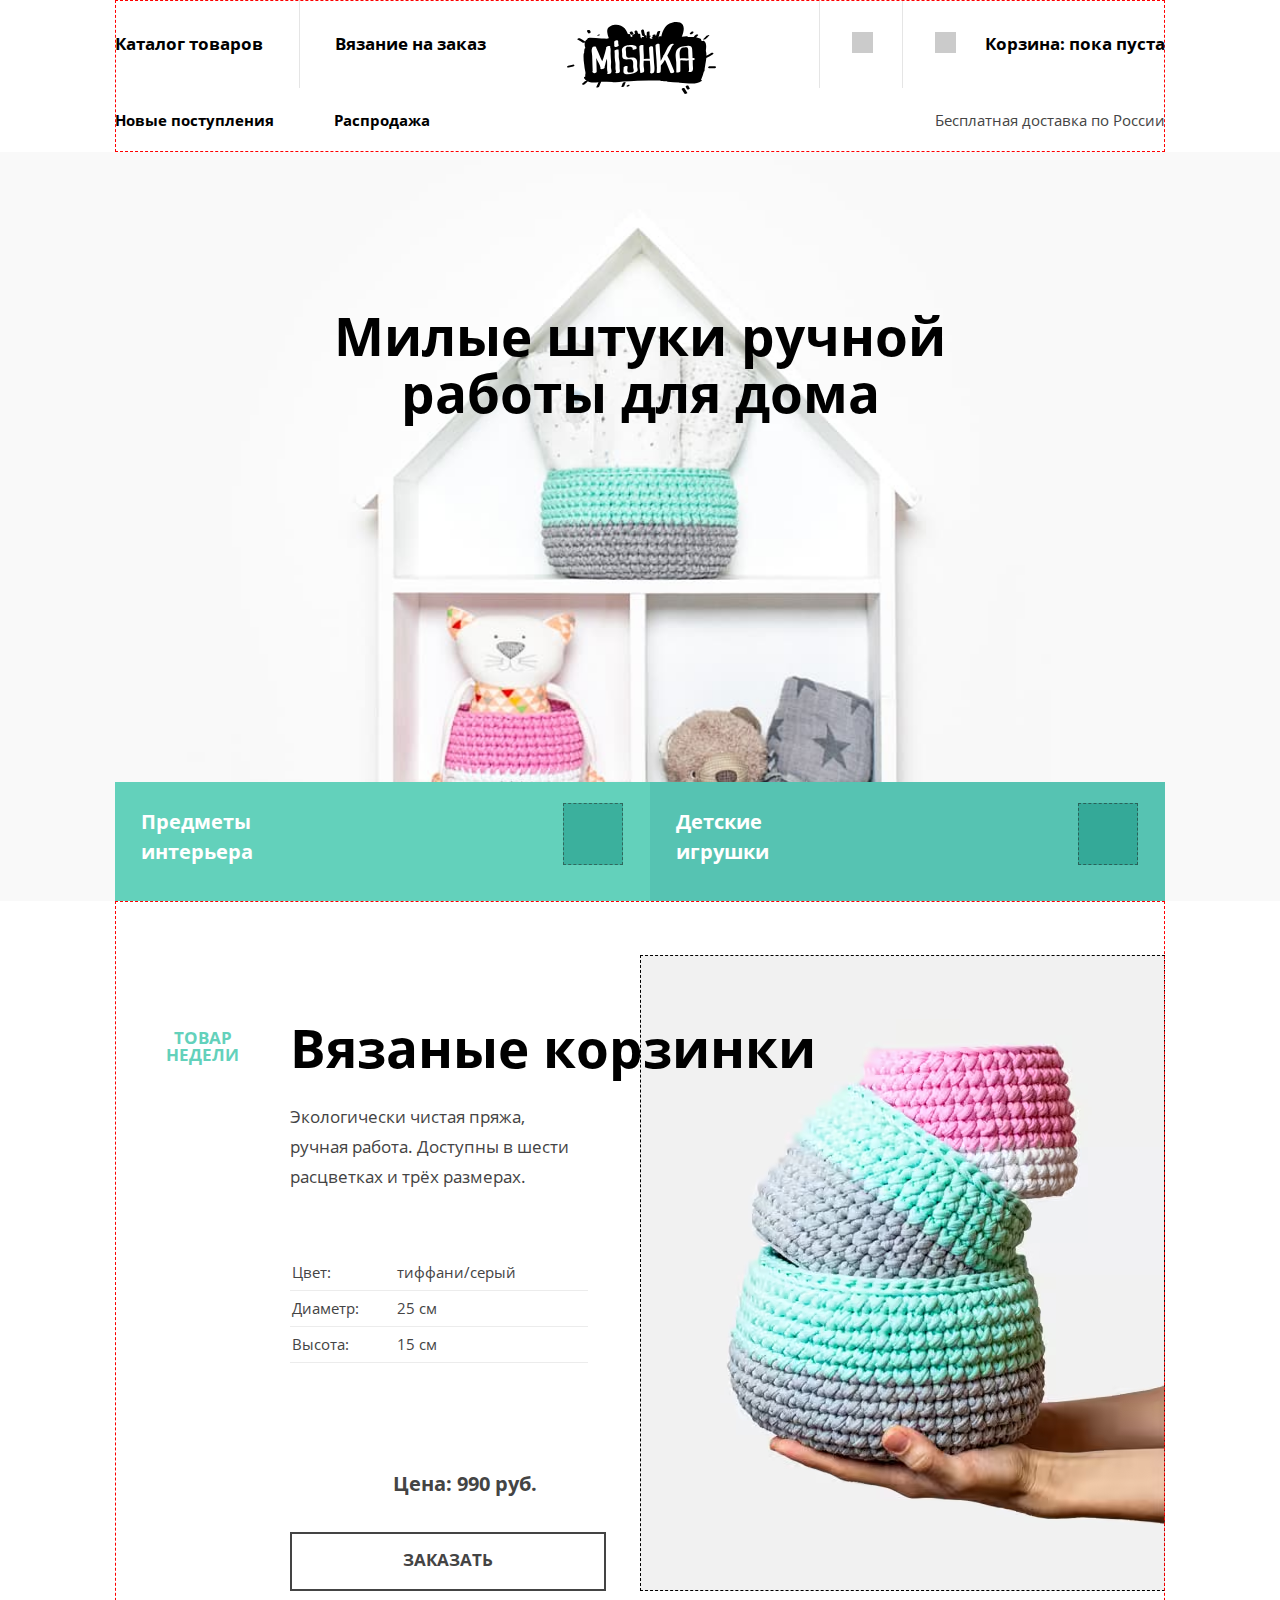
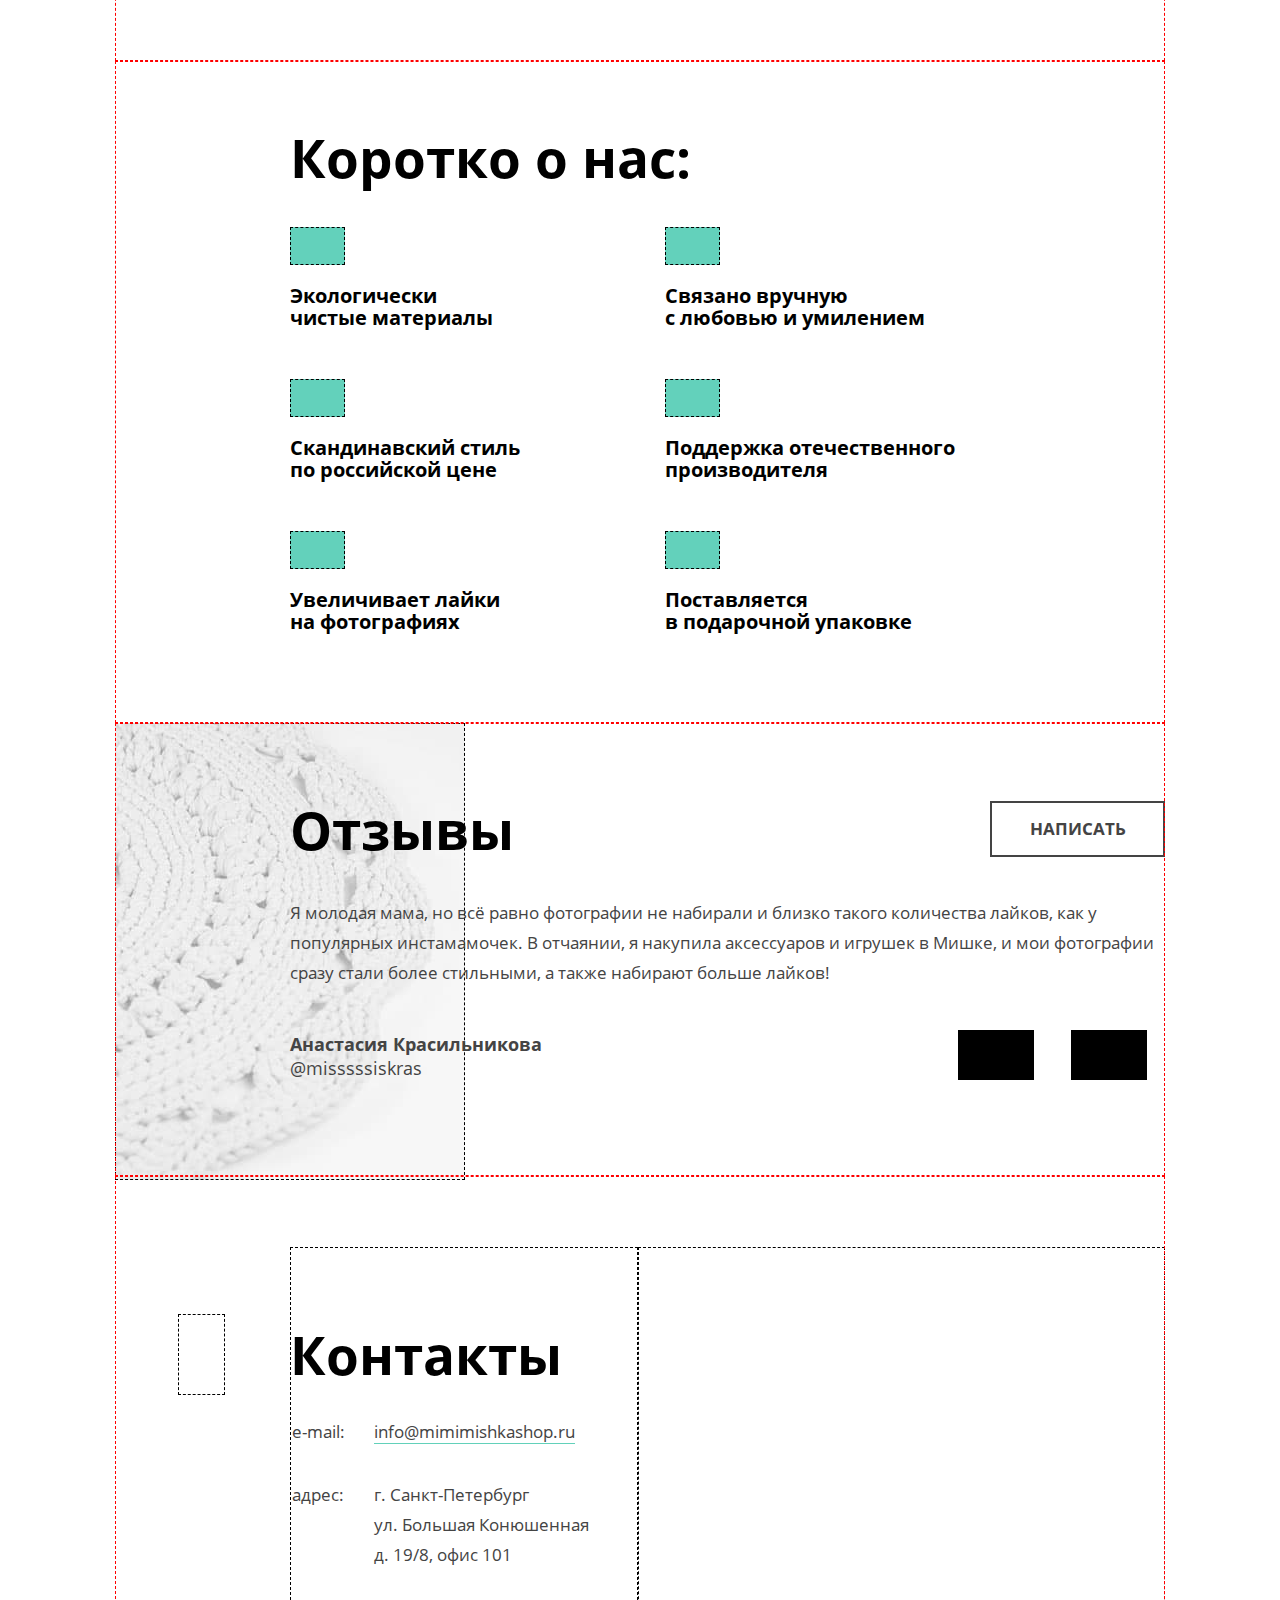
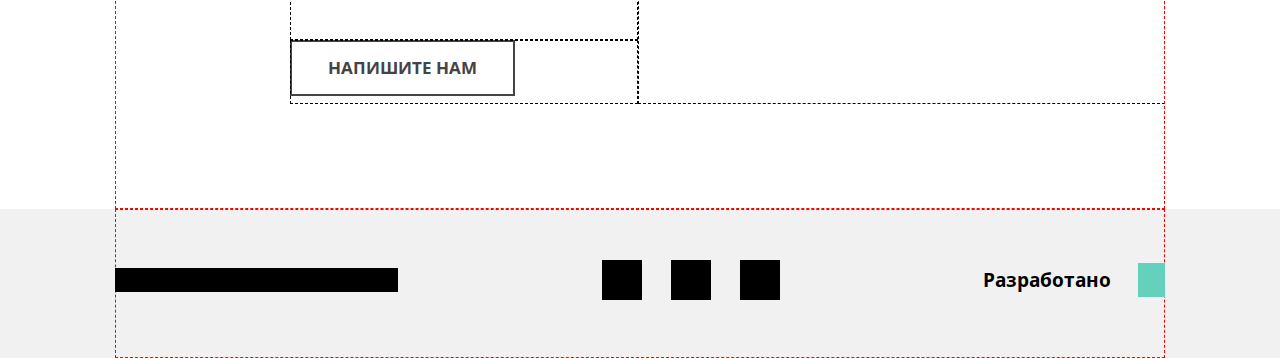
==== commit 50debe2d: "Deploying to gh-pages from @ AnnaLuna111/2051093-mishka-26@de21fc0ce7d8c6a0d5260ce594d04e71c607a88c " ====
--- a/index.html
+++ b/index.html
@@ -1 +1 @@
-<!DOCTYPE html><html class="page" lang="ru"><head><meta charset="utf-8"><meta name="viewport" content="width=device-width,initial-scale=1"><title>Главная | Мишка | HTML Academy</title><link rel="stylesheet" href="./css/style.css"></head><body class="page__body main"><header class="main__header header page__centerer"><a class="header__logo logo" href="./index.html"><img class="logo__image" src="#" alt="Логотип интернет мазагина Мишка."></a><nav class="header__nav nav"><button class="nav__toggle" type="button"><span class="visually-hidden">Открыть меню</span></button><div class="nav__wrapper nav__wrapper--close"><ul class="nav__list site-list"><li class="nav__item site-list__item"><a class="nav__link site-list__link" href="./catalog.html">Каталог товаров</a></li><li class="nav__item site-list__item site-list__item--bordered"><a class="nav__link site-list__link" href="./form.html">Вязание на заказ</a></li></ul><ul class="nav__list user-list"><li class="nav__item user-list__item"><a class="nav__link user-list__link" href="javascript:void(0)"><span class="user-list__text user-list__text--hidden">Поиск по сайту</span></a></li><li class="nav__item user-list__item"><a class="nav__link user-list__link" href="javascript:void(0)">Корзина: пока пуста</a></li></ul><ul class="nav__list promo-list"><li class="promo-list__item"><a class="promo-list__link" href="javascript:void(0)">Новые поступления</a></li><li class="promo-list__item"><a class="promo-list__link" href="javascript:void(0)">Распродажа</a></li></ul><span class="nav__delivery">Бесплатная доставка по России</span></div></nav></header><main class="main__content index-page"><h1 class="visually-hidden">Интернет-магазин "Мишка". Товары для дома ручной работы.</h1><section class="intro"><h2 class="intro__title inner-title">Милые штуки ручной<br>работы для дома</h2><div class="intro__container page__centerer"><ul class="intro__list"><li class="intro__item"><a class="intro__link intro__link--stuff" href="javascript:void(0)">Предметы<br>интерьера</a></li><li class="intro__item"><a class="intro__link intro__link--toy" href="javascript:void(0)">Детские<br>игрушки</a></li></ul></div></section><section class="offer page__centerer"><h2 class="offer__title title">Вязаные корзинки</h2><span class="offer__promo">Товар недели</span><p class="offer__text">Экологически чистая пряжа,<br>ручная работа. Доступны в шести<br>расцветках и трёх размерах.</p><dl class="offer__list"><dt class="offer__item offer__key">Цвет:</dt><dd class="offer__item offer__value">тиффани/серый</dd><dt class="offer__item offer__key">Диаметр:</dt><dd class="offer__item offer__value">25 см</dd><dt class="offer__item offer__key">Высота:</dt><dd class="offer__item offer__value">15 см</dd></dl><img class="offer__image" src="#" alt="Фото продукта."> <span class="offer__price">Цена: 990 руб.</span> <a class="offer__button button" href="javascript:void(0)">Заказать</a></section><section class="about page__centerer"><h2 class="about__title title">Коротко о нас:</h2><ul class="about__list"><li class="about__item about__item--materials">Экологически<br>чистые материалы</li><li class="about__item about__item--handmade">Связано вручную<br>с любовью и умилением</li><li class="about__item about__item--price">Скандинавский стиль<br>по российской цене</li><li class="about__item about__item--production">Поддержка отечественного<br>производителя</li><li class="about__item about__item--likes">Увеличивает лайки<br>на фотографиях</li><li class="about__item about__item--delivery">Поставляется<br>в подарочной упаковке</li></ul></section><section class="review page__centerer"><h2 class="review__title title">Отзывы</h2><ul class="review__list"><li class="review__item"><blockquote class="review__text text">Я молодая мама, но всё равно фотографии не набирали и близко такого количества лайков, как у популярных инстамамочек. В отчаянии, я накупила аксессуаров и игрушек в Мишке, и мои фотографии сразу стали более стильными, а также набирают больше лайков!</blockquote><p class="review__author"><b>Анастасия Красильникова</b><br>@misssssiskras</p></li><li class="review__item visually-hidden"><blockquote class="review__text text">Я сестра молодой мамы, но всё равно фотографии не набирали и близко такого количества лайков, как у популярных инстамамочек. В отчаянии, я накупила аксессуаров и игрушек в Мишке, и мои фотографии сразу стали более стильными, а также набирают больше лайков!</blockquote><p class="review__author"><b>Екатерина Красильникова</b>@misssssiskras2</p></li><li class="review__item visually-hidden"><blockquote class="review__text text">Я двоюродная сестра молодой мамы, но всё равно фотографии не набирали и близко такого количества лайков, как у популярных инстамамочек. В отчаянии, я накупила аксессуаров и игрушек в Мишке, и мои фотографии сразу стали более стильными, а также набирают больше лайков!</blockquote><p class="review__author"><b>Елена Красильникова</b>@misssssiskras3</p></li></ul><div class="review__slider-buttons"><button class="review__slider-button review__prev" type="button"><span class="visually-hidden">Предыдущий отзыв</span></button> <button class="review__slider-button review__next" type="button"><span class="visually-hidden">Следующий отзыв</span></button></div><a class="review__button button" href="javascript:void(0)">Написать</a></section><div class="page__centerer page__centerer--desktop_on"><section class="contacts"><div class="contacts__container"><div class="page__centerer page__centerer--desktop_off"><h2 class="contacts__title title">Контакты</h2><dl class="contacts__list"><dt class="contacts__item contacts__key">e-mail:</dt><dd class="contacts__item contacts__value"><a href="info@mimimishkashop.ru">info@mimimishkashop.ru</a></dd><dt class="contacts__item contacts__key">адрес:</dt><dd class="contacts__item contacts__value">г. Санкт-Петербург<br>ул. Большая Конюшенная<br>д. 19/8, офис 101</dd></dl></div></div><div class="contacts__map"></div><div class="contacts__container contacts__container--button"><div class="page__centerer page__centerer--desktop_off"><a class="contacts__button button" href="javascript:void(0)">Напишите нам</a></div></div></section></div></main><footer class="main__footer footer"><div class="footer__container page__centerer"><a class="footer__main-logo logo" href="./index.html"><img class="logo__image" src="#" alt="Логотип интернет мазагина Мишка."></a><ul class="footer__list social"><li class="social__item"><a class="social__link social__link--vk" href="https://vk.com/htmlacademy" target="_blank"><span class="visually-hidden">Вконтакте</span></a></li><li class="social__item"><a class="social__link social__link--yt" href="https://www.youtube.com/user/htmlacademyru" target="_blank"><span class="visually-hidden">Ютуб</span></a></li><li class="social__item"><a class="social__link social__link--tg" href="https://t.me/htmlacademy" target="_blank"><span class="visually-hidden">Телеграм</span></a></li></ul><p class="footer__copyright">Разработано <a class="footer__logo" href="https://htmlacademy.ru/intensive/adaptive"><span class="visually-hidden">в HTML-Академии.</span></a></p></div></footer><div class="modal modal--close"><section class="modal__inner cart"><h2 class="cart__title title">Добавить в корзину</h2><form class="cart__form" action="https://echo.htmlacademy.ru" method="get"><fieldset class="cart__filter-group"><legend class="cart__text">Выберите размер:</legend><div class="cart__form-container"><label class="cart__label"><input class="cart__input" type="radio" name="size" value="s"> S</label> <label class="cart__label"><input class="cart__input cart__input--wide" type="radio" name="size" value="m"> M</label> <label class="cart__label"><input class="cart__input" type="radio" name="size" value="l"> L</label></div></fieldset><button class="cart__button button button--colorized" type="submit">Добавить</button></form></section></div></body></html>+<!DOCTYPE html><html class="page" lang="ru"><head><meta charset="utf-8"><meta name="viewport" content="width=device-width,initial-scale=1"><title>Главная | Мишка | HTML Academy</title><script>function addClass(A){document.documentElement.classList.add(A)}let avif=new Image;function check_webp_feature(a){let e=new Image;e.onload=function(){let A=0<e.width&&0<e.height;a(A)},e.onerror=function(){a(!1)},e.src="[data-uri]"}avif.src="[data-uri]",avif.onload=function(){addClass("avif")},avif.onerror=function(){check_webp_feature(function(A){return addClass(A?"webp":"")})};</script><link rel="stylesheet" href="./css/style.css"></head><body class="page__body main"><header class="main__header header page__centerer"><a class="header__logo logo" href="./index.html"><picture><source media="(min-width: 1150px)" srcset="img/header-logo-desktop.svg"><source media="(min-width: 768px)" srcset="img/header-logo-tablet.svg"><img class="logo__image" src="img/header-logo-mobile.svg" width="85" height="34" alt="Логотип интернет мазагина Мишка."></picture></a><nav class="header__nav nav"><button class="nav__toggle" type="button"><span class="visually-hidden">Открыть меню</span></button><div class="nav__wrapper nav__wrapper--close"><ul class="nav__list site-list"><li class="nav__item site-list__item"><a class="nav__link site-list__link" href="./catalog.html">Каталог товаров</a></li><li class="nav__item site-list__item site-list__item--bordered"><a class="nav__link site-list__link" href="./form.html">Вязание на заказ</a></li></ul><ul class="nav__list user-list"><li class="nav__item user-list__item"><a class="nav__link user-list__link" href="javascript:void(0)"><span class="user-list__text user-list__text--hidden">Поиск по сайту</span></a></li><li class="nav__item user-list__item"><a class="nav__link user-list__link" href="javascript:void(0)">Корзина: пока пуста</a></li></ul><ul class="nav__list promo-list"><li class="promo-list__item"><a class="promo-list__link" href="javascript:void(0)">Новые поступления</a></li><li class="promo-list__item"><a class="promo-list__link" href="javascript:void(0)">Распродажа</a></li></ul><span class="nav__delivery">Бесплатная доставка по России</span></div></nav></header><main class="main__content index-page"><h1 class="visually-hidden">Интернет-магазин "Мишка". Товары для дома ручной работы.</h1><section class="intro"><h2 class="intro__title inner-title">Милые штуки ручной<br>работы для дома</h2><div class="intro__container page__centerer"><ul class="intro__list"><li class="intro__item"><a class="intro__link intro__link--stuff" href="javascript:void(0)">Предметы<br>интерьера</a></li><li class="intro__item"><a class="intro__link intro__link--toy" href="javascript:void(0)">Детские<br>игрушки</a></li></ul></div></section><section class="offer page__centerer"><h2 class="offer__title title">Вязаные корзинки</h2><span class="offer__promo">Товар недели</span><p class="offer__text">Экологически чистая пряжа,<br>ручная работа. Доступны в шести<br>расцветках и трёх размерах.</p><dl class="offer__list"><dt class="offer__item offer__key">Цвет:</dt><dd class="offer__item offer__value">тиффани/серый</dd><dt class="offer__item offer__key">Диаметр:</dt><dd class="offer__item offer__value">25 см</dd><dt class="offer__item offer__key">Высота:</dt><dd class="offer__item offer__value">15 см</dd></dl><div class="offer__container"><picture><source media="(min-width: 1150px)" srcset="img/offer-desktop@1x.avif, img/offer-desktop@2x.avif 2x" type="image/avif"><source media="(min-width: 768px)" srcset="img/offer-tablet@1x.avif, img/offer-tablet@2x.avif 2x" type="image/avif"><source srcset="img/offer-mobile@1x.avif, img/offer-mobile@2x.avif 2x" type="image/avif"><source media="(min-width: 1150px)" srcset="img/offer-desktop@1x.webp, img/offer-desktop@2x.webp 2x" type="image/webp"><source media="(min-width: 768px)" srcset="img/offer-tablet@1x.webp, img/offer-tablet@2x.webp 2x" type="image/webp"><source srcset="img/offer-mobile@1x.webp, img/offer-mobile@2x.webp 2x" type="image/webp"><source media="(min-width: 1150px)" srcset="img/offer-desktop@1x.jpg, img/offer-desktop@2x.jpg 2x"><source media="(min-width: 768px)" srcset="img/offer-tablet@1x.jpg, img/offer-tablet@2x.jpg 2x"><img class="offer__image" src="img/offer-mobile@1x.jpg" srcset="img/offer-mobile@2x.jpg 2x" width="260" height="315" alt="Фото продукта."></picture></div><span class="offer__price">Цена: 990 руб.</span> <a class="offer__button button" href="javascript:void(0)">Заказать</a></section><section class="about page__centerer"><h2 class="about__title title">Коротко о нас:</h2><ul class="about__list"><li class="about__item about__item--materials">Экологически<br>чистые материалы</li><li class="about__item about__item--handmade">Связано вручную<br>с любовью и умилением</li><li class="about__item about__item--price">Скандинавский стиль<br>по российской цене</li><li class="about__item about__item--production">Поддержка отечественного<br>производителя</li><li class="about__item about__item--likes">Увеличивает лайки<br>на фотографиях</li><li class="about__item about__item--delivery">Поставляется<br>в подарочной упаковке</li></ul></section><section class="review page__centerer"><h2 class="review__title title">Отзывы</h2><ul class="review__list"><li class="review__item"><blockquote class="review__text text">Я молодая мама, но всё равно фотографии не набирали и близко такого количества лайков, как у популярных инстамамочек. В отчаянии, я накупила аксессуаров и игрушек в Мишке, и мои фотографии сразу стали более стильными, а также набирают больше лайков!</blockquote><p class="review__author"><b>Анастасия Красильникова</b><br>@misssssiskras</p></li><li class="review__item visually-hidden"><blockquote class="review__text text">Я сестра молодой мамы, но всё равно фотографии не набирали и близко такого количества лайков, как у популярных инстамамочек. В отчаянии, я накупила аксессуаров и игрушек в Мишке, и мои фотографии сразу стали более стильными, а также набирают больше лайков!</blockquote><p class="review__author"><b>Екатерина Красильникова</b>@misssssiskras2</p></li><li class="review__item visually-hidden"><blockquote class="review__text text">Я двоюродная сестра молодой мамы, но всё равно фотографии не набирали и близко такого количества лайков, как у популярных инстамамочек. В отчаянии, я накупила аксессуаров и игрушек в Мишке, и мои фотографии сразу стали более стильными, а также набирают больше лайков!</blockquote><p class="review__author"><b>Елена Красильникова</b>@misssssiskras3</p></li></ul><div class="review__slider-buttons"><button class="review__slider-button review__prev" type="button"><span class="visually-hidden">Предыдущий отзыв</span></button> <button class="review__slider-button review__next" type="button"><span class="visually-hidden">Следующий отзыв</span></button></div><a class="review__button button" href="javascript:void(0)">Написать</a></section><div class="page__centerer page__centerer--desktop_on"><section class="contacts"><div class="contacts__container"><div class="page__centerer page__centerer--desktop_off"><h2 class="contacts__title title">Контакты</h2><dl class="contacts__list"><dt class="contacts__item contacts__key">e-mail:</dt><dd class="contacts__item contacts__value"><a href="info@mimimishkashop.ru">info@mimimishkashop.ru</a></dd><dt class="contacts__item contacts__key">адрес:</dt><dd class="contacts__item contacts__value">г. Санкт-Петербург<br>ул. Большая Конюшенная<br>д. 19/8, офис 101</dd></dl></div></div><div class="contacts__map"></div><div class="contacts__container contacts__container--button"><div class="page__centerer page__centerer--desktop_off"><a class="contacts__button button" href="javascript:void(0)">Напишите нам</a></div></div></section></div></main><footer class="main__footer footer"><div class="footer__container page__centerer"><a class="footer__main-logo logo" href="./index.html"><img class="logo__image" src="#" alt="Логотип интернет мазагина Мишка."></a><ul class="footer__list social"><li class="social__item"><a class="social__link social__link--vk" href="https://vk.com/htmlacademy" target="_blank"><span class="visually-hidden">Вконтакте</span></a></li><li class="social__item"><a class="social__link social__link--yt" href="https://www.youtube.com/user/htmlacademyru" target="_blank"><span class="visually-hidden">Ютуб</span></a></li><li class="social__item"><a class="social__link social__link--tg" href="https://t.me/htmlacademy" target="_blank"><span class="visually-hidden">Телеграм</span></a></li></ul><p class="footer__copyright">Разработано <a class="footer__logo" href="https://htmlacademy.ru/intensive/adaptive"><span class="visually-hidden">в HTML-Академии.</span></a></p></div></footer><div class="modal modal--close"><section class="modal__inner cart"><h2 class="cart__title title">Добавить в корзину</h2><form class="cart__form" action="https://echo.htmlacademy.ru" method="get"><fieldset class="cart__filter-group"><legend class="cart__text">Выберите размер:</legend><div class="cart__form-container"><label class="cart__label"><input class="cart__input" type="radio" name="size" value="s"> S</label> <label class="cart__label"><input class="cart__input cart__input--wide" type="radio" name="size" value="m"> M</label> <label class="cart__label"><input class="cart__input" type="radio" name="size" value="l"> L</label></div></fieldset><button class="cart__button button button--colorized" type="submit">Добавить</button></form></section></div></body></html>--- a/css/style.css
+++ b/css/style.css
@@ -1 +1 @@
-@font-face{font-family:"Open Sans";font-style:normal;font-weight:400;src:url(../fonts/opensans.woff2)format("woff2"),url(../fonts/opensans.woff)format("woff");font-display:swap}@font-face{font-family:"Open Sans";font-style:normal;font-weight:700;src:url(../fonts/opensansbold.woff2)format("woff2"),url(../fonts/opensansbold.woff)format("woff");font-display:swap}:root{--main-font:"Open Sans", "Arial", sans-serif;--base-color:#444444;--main-color:#000000;--accent-color:#63d1bb;--sec-accent-color:#56c3b2;--third-accent-color:#59d5bc;--fourth-accent-color:#46c1ae;--light-color:#ffffff;--light-accent-color:#f1f1f1;--border-color:#ececec;--border-modal-color:#c6c6c6;--accent-dark-color:#149080;--accent-link-color:#62d1ba;--pale-border-color:rgba(0, 0, 0, 0.1);--pale-link-color:rgba(70, 193, 174, 0.1);--pale-button-color:rgba(255, 255, 255, 0.3);--pale-accent-color:rgba(99, 209, 187, 0.3);--pale-main-color:rgba(0, 0, 0, 0.2);--pale-active-color:rgba(0, 0, 0, 0.3);--pale-modal-color:rgba(68, 68, 68, 0.1);--modal-shadow-color:rgba(0, 1, 1, 0.25)}img{max-width:100%;object-fit:contain;object-position:center}.page{font-family:var(--main-font);font-size:15px;line-height:24px;color:var(--base-color);background-color:var(--light-color)}.page__centerer{margin:0 30px;outline:1px dashed red;outline-offset:-1px}@media (min-width:768px){.page__centerer{margin:0 50px}}@media (min-width:1150px){.page__centerer{width:1050px;margin:0 auto}}@media (max-width:1149.99px){.page__centerer--desktop_on{display:contents}}@media (min-width:1150px){.page__centerer--desktop_off{display:contents}}.page__body{margin:0 auto}.visually-hidden{position:absolute;width:1px;height:1px;margin:-1px;border:0;padding:0;white-space:nowrap;-webkit-clip-path:inset(100%);clip-path:inset(100%);clip:rect(0 0 0 0);overflow:hidden}.inner-title{font-size:27px;line-height:30px;font-weight:700;text-align:center;color:var(--main-color)}@media (min-width:768px) and (max-width:1149.99px){.inner-title{font-size:43px;line-height:50px}}@media (min-width:1150px){.inner-title{font-size:53px;line-height:57px}}.title{font-size:25px;line-height:30px;font-weight:700;color:var(--main-color)}@media (min-width:768px) and (max-width:1149.99px){.title{font-size:43px;line-height:50px}}@media (min-width:1150px){.title{font-size:53px;line-height:57px}}.product-title{font-size:17px;font-weight:700;color:var(--main-color)}@media (min-width:768px){.product-title{font-size:20px}}.button,.header a{text-decoration:none}.button{padding:16px;font-size:18px;line-height:20px;font-weight:700;text-align:center;text-transform:uppercase;color:var(--base-color);background:var(--light-color);border:2px solid var(--base-color)}@media (min-width:768px){.button{font-size:17px}}.button:active,.button:hover{color:var(--light-color);background:var(--base-color)}.button:active{color:var(--pale-button-color)}.button--colorized{color:var(--light-color);background:var(--accent-color);border-color:var(--accent-color)}.button--colorized:active,.button--colorized:hover{color:var(--base-color);background:var(--light-color)}.button--colorized:active{color:var(--pale-main-color);border-color:var(--pale-accent-color)}.header{position:relative;display:flex;padding:22px 0}.header a{color:var(--main-color)}.header a:hover{opacity:.6}.header a:active{opacity:.3}@media (min-width:768px){.header{display:block;padding:0}}.header__logo{position:absolute;top:22px;left:36%;background:var(--main-color)}@media (min-width:768px) and (max-width:1149.99px){.header__logo{left:0}}@media (min-width:1150px){.header__logo{left:43%}}.header__nav{margin-left:auto}@media (min-width:768px){.header__nav{margin:0}}.nav__toggle,.user-list__link::before{width:40px;height:40px;background:var(--main-color);outline:1px dashed #000;outline-offset:-1px}@media (min-width:768px){.nav__toggle{display:none}}@media (max-width:767.99px){.nav__wrapper{position:absolute;top:79px;left:-30px;right:-30px;display:flex;flex-direction:column;background:var(--light-color);z-index:2}.nav__wrapper--close{display:none}}@media (min-width:768px){.nav__wrapper{display:grid;grid-template-columns:1fr 1fr;grid-template-areas:"user user""site delivery"}}@media (min-width:1150px){.nav__wrapper{gap:0 150px;grid-template-areas:"site user""promo delivery"}}.nav__list{display:flex;flex-direction:column;margin:0;padding:0;font-size:17px;font-weight:700;list-style:none}@media (min-width:768px){.nav__list{flex-direction:row}}.nav__item{padding:27px 30px}@media (--main-color){.nav__item{border-top:1px solid var(--pale-border-color)}}@media (max-width:767.99px){.nav__link{padding-left:46px}}.nav__delivery{display:none}@media (min-width:768px){.nav__delivery{display:block;grid-area:delivery;margin-left:auto;padding:20px 0}}@media (min-width:768px) and (max-width:1149.99px){.site-list{grid-area:site;font-size:15px}.site-list__item{width:167px;padding:20px 0}}@media (min-width:1150px){.site-list__item{width:184px;padding:32px 0}.site-list__item--bordered{padding-left:35px;border-left:1px solid var(--pale-border-color)}}.user-list{grid-area:user}@media (min-width:768px){.user-list{margin-left:auto}.user-list__item{padding:32px 0;border-left:1px solid var(--pale-border-color)}}.user-list__link{position:relative}@media (min-width:768px){.user-list__link{padding-left:82px}}.user-list__link::before{position:absolute;left:0;width:21px;height:21px;opacity:.2;content:""}@media (min-width:768px){.user-list__link::before{left:32px}}.user-list__link:hover::before{background:var(--accent-color);opacity:1}.user-list__link:active::before{background:var(--accent-color);opacity:.3}@media (min-width:768px){.user-list__text--hidden{display:none}}.promo-list{display:none}@media (min-width:1150px){.promo-list{display:flex;grid-area:promo;padding:20px 0;font-size:15px}}.promo-list__item{padding-right:60px}.logo{width:85px;height:34px}@media (min-width:768px) and (max-width:1149.99px){.logo{width:113px;height:46px}}@media (min-width:1150px){.logo{width:149px;height:72px}}.intro__link::after,.logo__image{outline:1px dashed #000;outline-offset:-1px}.main{display:flex;flex-direction:column}.main__content{flex-grow:1}.intro{position:relative;padding:80px 30px 324px;background:var(--light-accent-color);text-align:center}@media (min-width:768px){.intro{padding:155px 50px 480px}}.intro__title{margin:0}.intro__container{position:absolute;left:0;right:0;bottom:0}@media (max-width:767.99px){.intro__container{left:-30px;right:-30px}}.intro__list{display:flex;flex-direction:column;margin:0;padding:0;text-align:left;list-style:none}@media (min-width:768px){.intro__list{flex-direction:row}.intro__list .intro__item{flex-grow:1}}.intro__link{position:relative;display:block;padding:24px 30px 31px;font-size:19px;font-weight:700;color:var(--light-color);text-decoration:none}.intro__link::after{position:absolute;top:21px;right:27px;width:60px;height:62px;background:var(--accent-dark-color);opacity:.5;content:""}.intro__link:hover{padding-bottom:36px}.intro__link:hover::after{opacity:.7}.intro__link:active::after{opacity:.3}@media (min-width:768px){.intro__link{padding:25px 26px 34px;font-size:20px;line-height:30px}.intro__link:hover{margin-top:-5px;padding-bottom:39px}}.intro__link--stuff{background:var(--accent-color)}.intro__link--stuff:active,.intro__link--stuff:hover{background:var(--third-accent-color)}.intro__link--toy{background:var(--sec-accent-color)}.footer a:hover::after,.intro__link--toy:active,.intro__link--toy:hover{background:var(--fourth-accent-color)}.offer{display:flex;flex-direction:column;padding:30px 0 36px}@media (min-width:768px){.offer{display:grid;grid-template-columns:2fr 1fr 1fr;grid-template-areas:"title title promo""text image image""table image image""price image image""button image image";padding:40px 0 50px}}@media (min-width:1150px){.offer{grid-template-columns:1fr 2fr 3fr;grid-template-areas:"promo title image""promo text image""promo table image""promo price image""promo button image";padding:54px 0 70px}}.offer__title{margin:0 0 4px;grid-area:title}@media (min-width:768px) and (max-width:1149.99px){.offer__title{margin-bottom:38px}}@media (min-width:1150px){.offer__title{grid-column:2/4;margin:64px 0 35px}}.offer__promo{font-size:17px;line-height:20px;font-weight:700;text-transform:uppercase;color:var(--accent-color);grid-area:promo}@media (min-width:768px){.offer__promo{margin-top:74px;width:100px;line-height:17px;text-align:center;justify-self:center}}@media (min-width:768px) and (max-width:1149.99px){.offer__promo{margin:10px 13px 0 0;justify-self:end}}.offer__text{grid-area:text}@media (min-width:768px){.offer__text{margin:-12px 0 48px;font-size:17px;line-height:30px}}@media (min-width:1150px){.offer__text{margin-bottom:60px}}.offer__list{display:grid;grid-template-columns:30% 55%;margin:0 0 28px;grid-area:table}@media (min-width:768px) and (max-width:1149.99px){.offer__list{grid-template-columns:30% 60%;margin-bottom:57px}}@media (min-width:1150px){.offer__list{margin-bottom:109px}}.offer__item{margin:0;padding:7px 2px;line-height:20px;border-bottom:1px solid var(--border-color)}.about__item::before,.offer__image{outline:1px dashed #000;outline-offset:-1px}.offer__image{display:block;width:260px;height:315px;margin-bottom:25px;grid-area:image}@media (min-width:768px){.offer__image{width:334px;height:404px;margin:0 0 0 auto}}@media (min-width:1150px){.offer__image{width:525px;height:636px}}.offer__price{display:block;margin-bottom:25px;font-size:17px;line-height:24px;font-weight:700;text-align:center;grid-area:price}@media (min-width:768px){.offer__price{margin-bottom:33px;font-size:20px}}.offer__button{grid-area:button}@media (min-width:768px){.offer__button{display:inline-block;width:80%}}.about{padding:31px 0}@media (min-width:768px){.about{padding:43px 0 83px}}@media (min-width:1150px){.about{padding:68px 0 90px}}.about__title{margin:0 0 28px}@media (min-width:768px){.about__title{margin-bottom:41px}}@media (min-width:1150px){.about__title{margin-left:175px}}.about__list{display:grid;grid-template-columns:1fr 1fr;gap:50px;padding:0;list-style:none}@media (max-width:767.99px){.about__list{display:flex;flex-wrap:wrap}}@media (min-width:1150px){.about__list{margin:0 175px}}.about__item{display:flex;flex-direction:column;gap:20px;font-size:17px;line-height:20px;font-weight:700;color:var(--main-color)}@media (max-width:767.99px){.about__item:nth-of-type(2n+2){order:1}}@media (min-width:768px){.about__item{font-size:20px;line-height:22px}}.about__item::before{width:55px;height:38px;background:var(--accent-color);content:""}.review{position:relative;display:flex;flex-direction:column;padding:27px 0}@media (min-width:768px){.review{display:grid;grid-template-columns:auto 175px;grid-template-areas:"title button""text text";padding:82px 0 47px}.review::before{position:absolute;top:0;left:-50px;width:350px;height:457px;content:"";outline:1px dashed #000;outline-offset:-1px}}@media (min-width:1150px){.review{padding:78px 0 96px 175px;box-sizing:border-box}.review::before{left:0}}.review__title{margin:0;grid-area:title}@media (min-width:768px){.review__title{margin-bottom:40px}}.review__list{margin:0 0 30px;padding:0;list-style:none;grid-area:text}@media (min-width:768px){.review__list{margin:0}}.review__text{margin:0 0 33px;line-height:30px}@media (min-width:768px){.review__text{margin-bottom:61px;font-size:17px}}@media (min-width:1150px){.review__text{margin-bottom:44px}}.review__author{margin:0;font-size:17px;grid-area:author}@media (min-width:768px){.review__author{font-size:18px}}@media (min-width:768px) and (max-width:1149.99px){.review__author{margin-bottom:10px}}.review__slider-buttons{display:flex;margin-bottom:38px}@media (min-width:768px){.review__slider-buttons{position:absolute;bottom:60px;right:16px;margin:0}}@media (min-width:1150px){.review__slider-buttons{bottom:96px;right:18px}}.review__slider-button{position:relative;display:inline-block;flex-grow:1;padding:13px 38px;width:26px;height:50px;border:1px solid var(--border-color)}.review__slider-button::after{position:absolute;top:0;left:0;width:100%;height:100%;content:"";background:var(--main-color)}.review__slider-button:hover::after{opacity:.6}.review__slider-button:active::after{opacity:.3}@media (min-width:768px){.review__slider-button{margin-left:37px;border:0}}.review__button{margin-bottom:18px;grid-area:button}@media (min-width:768px){.review__button{align-self:start}}.contacts{padding:38px 0}@media (min-width:768px){.contacts{padding:68px 0 57px}}@media (min-width:1150px){.contacts{padding:71px 0 105px 175px;box-sizing:border-box;display:grid;grid-template-columns:2fr 3fr;grid-template-areas:"contacts map""button map"}}.contacts__container{display:flex;flex-direction:column;outline:1px dashed #000;outline-offset:-1px;grid-area:contacts}.contacts__container--button{grid-area:button;align-items:center}.contacts__title{position:relative;margin:0 0 28px}@media (min-width:768px){.contacts__title{margin-bottom:49px}.contacts__title::before{position:absolute;top:-12px;right:50px;width:47px;height:81px;content:"";outline:1px dashed #000;outline-offset:-1px}}@media (min-width:1150px){.contacts__title{margin:79px 0 34px}.contacts__title::before{left:-112px}}.contacts__list{display:grid;grid-template-columns:76px 185px;margin:0 0 62px}@media (min-width:768px) and (max-width:1149.99px){.contacts__list{grid-template-columns:1fr 3fr 1fr 3fr;margin-bottom:49px}}@media (min-width:1150px){.contacts__list{grid-template-columns:82px 250px;gap:33px 0}}.contacts__item{margin:0;padding:20px 2px;font-size:14px;line-height:30px}.contacts__item a{color:inherit;text-decoration:none;border-bottom:1px solid var(--accent-link-color)}.contacts__item a:active,.contacts__item a:hover{color:var(--fourth-accent-color);border-color:var(--fourth-accent-color)}.contacts__item a:active{border-color:var(--pale-link-color)}@media (min-width:768px){.contacts__item{font-size:17px;padding:0 2px}}@media (min-width:768px) and (max-width:1149.99px){.contacts__item{padding:0}}.contacts__map{width:100%;height:455px;outline:1px dashed #000;outline-offset:-1px;grid-area:map}@media (min-width:768px){.contacts__map{height:457px}}@media (min-width:1150px){.contacts__map{width:527px;height:457px}}.contacts__button{display:inline-block;margin-top:42px}@media (min-width:768px) and (max-width:1149.99px){.contacts__button{margin-top:55px;padding:16px 30px}}@media (min-width:1150px){.contacts__button{margin:0 auto 0 0;padding:16px 36px}}.catalog-page__inner{background:var(--light-accent-color)}.catalog-page__title{margin:0;padding:73px 0}@media (min-width:768px){.catalog-page__title{padding:101px 0 75px}}@media (min-width:1150px){.catalog-page__title{padding:102px 0 95px}}.catalog-page__product{background:var(--light-color)}.product{display:flex;flex-direction:column;gap:30px;padding:30px 0 55px}@media (min-width:768px) and (max-width:1149.99px){.product{padding:65px 0}}@media (min-width:1150px){.product{padding:110px 0 105px}}.product__list{display:flex;flex-wrap:wrap;justify-content:center;gap:30px;margin:0 0 30px;padding:0;list-style:none}@media (min-width:768px) and (max-width:1149.99px){.product__list{gap:54px;margin-bottom:54px}}@media (min-width:1150px){.product__list{justify-content:space-between;margin-bottom:57px}}.product-card{display:flex;flex-direction:column;width:260px}@media (min-width:768px) and (max-width:1149.99px){.product-card{flex-direction:row;width:668px}}@media (min-width:1150px){.product-card{width:316px}}.product-card__image{flex-shrink:0;width:260px;height:195px;outline:1px dashed #000;outline-offset:-1px}@media (min-width:768px) and (max-width:1149.99px){.product-card__image{width:334px;height:334px}}@media (min-width:1150px){.product-card__image{width:316px;height:462px}}.product-card__wrapper{display:flex;flex-direction:column;padding:28px;border:1px solid var(--border-color)}.product-card__wrapper:hover{box-shadow:0 6px 10px var(--pale-border-color)}.product-card__wrapper:active,.product-card__wrapper:focus-within{box-shadow:0 3px 5px var(--pale-border-color)}@media (min-width:768px) and (max-width:1149.99px){.product-card__wrapper{width:334px}}@media (min-width:1150px){.product-card__wrapper{height:100%}}.product-card__title{margin:0}.product-card__link{margin-bottom:6px;color:inherit;text-decoration:none}.product-card__link:hover{opacity:.6}.product-card__link:active{opacity:.3}.product-card__text{margin:0 0 17px;font-size:13px;line-height:30px}@media (min-width:768px){.product-card__text{font-size:15px}}.product-card__footer-conatiner{display:flex;justify-content:space-between;margin-top:auto;padding-top:23px;border-top:1px solid var(--border-color)}.product-card__price{font-weight:700;color:var(--main-color)}@media (min-width:768px){.product-card__price{font-size:17px}}.product-card__button{position:relative;width:20px;height:20px}.product-card__button::after{position:absolute;width:100%;height:100%;content:"";background:var(--pale-main-color);outline:1px dashed #000;outline-offset:-1px}.product-card__button:hover::after{background:var(--accent-color)}.product-card__button:active::after{background:var(--pale-accent-color)}.production{display:flex;flex-direction:column;box-sizing:border-box;border:1px solid var(--border-color)}@media (min-width:1150px){.production{display:grid;grid-template-columns:683px auto;grid-template-areas:"video title""video content";width:100%}}.production:hover{box-shadow:0 6px 10px var(--pale-border-color)}.production:active,.production:focus-within{box-shadow:0 3px 5px var(--pale-border-color)}.production__container{display:flex;flex-direction:column;padding:21px 30px;grid-area:content}@media (min-width:768px) and (max-width:1149.99px){.production__container{padding:12px 40px}}@media (min-width:1150px){.production__container{padding:13px 57px 13px 79px}}.production__container--title{grid-area:title}@media (max-width:767.99px){.production__container--title{padding-right:0}}.production__title{display:flex;gap:25px;align-items:center;margin:0 0 5px}@media (min-width:768px){.production__title{margin:29px 0 0;gap:33px}}@media (min-width:1150px){.production__title{margin-top:47px;flex-direction:column;gap:27px;align-items:flex-start}}.production__title::before{width:32px;height:32px;background:var(--accent-color);outline:1px dashed #000;outline-offset:-1px;content:""}.production__video{align-self:center;width:260px;height:150px;outline:1px dashed #000;outline-offset:-1px}@media (min-width:768px) and (max-width:1149.99px){.production__video{order:-1;width:668px;height:450px}}@media (min-width:1150px){.production__video{width:683px;height:455px;grid-area:video}}.production__text{margin:14px 0 40px;font-size:13px}@media (min-width:768px){.production__text{font-size:15px;margin-top:0}}@media (min-width:1150px){.production__text{margin-bottom:50px}}.production__button{margin:0 4px 12px;line-height:16px}@media (min-width:768px) and (max-width:1149.99px){.production__button{margin:0 2px 34px}}@media (min-width:1150px){.production__button{margin:0 0 47px}}.order-page__inner{background:var(--light-accent-color)}.order-page__title{margin:0;padding:73px 22px}.order{background:var(--light-color);padding-bottom:55px}@media (min-width:768px){.order{padding:50px 0}}.order__text{padding:17px 0 15px;font-size:13px}@media (min-width:768px){.order__text{font-size:17px;line-height:30px;padding:4px 0 15px}}@media (min-width:1150px){.order__text{box-sizing:border-box;padding-left:175px;padding-right:190px}}.form{display:flex;flex-direction:column}@media (min-width:768px){.form__wrapper,.form__wrapper input{background:var(--light-accent-color)}}.form__filter-group{display:grid;padding:15px 0;outline:1px dashed #000;outline-offset:-1px}@media (min-width:768px){.form__filter-group{grid-template-columns:1fr 3fr;align-items:baseline;padding:50px 0}}@media (min-width:1150px){.form__filter-group{grid-template-columns:1fr 4fr;padding-right:175px;box-sizing:border-box}}.form__filter-title{display:flex;gap:20px;align-items:center;margin:0 0 25px;font-size:17px;line-height:16px;font-weight:700;text-transform:uppercase;color:var(--accent-color)}.form__filter-title::after{flex-grow:1;height:1px;background:var(--accent-link-color);content:""}@media (min-width:768px){.form__filter-title::after{display:none}}@media (min-width:1150px){.form__filter-title{padding-left:47px}}.form__filter-list{display:grid;gap:20px;margin:0;padding:0;list-style:none}@media (min-width:768px){.form__filter-list--checkbox{grid-template-columns:1fr 1fr}}@media (min-width:1150px){.form__filter-list--checkbox{grid-template-columns:1fr 1fr 1fr}}.form__filter-item{margin-bottom:15px}.form__text{font-size:17px;line-height:18px;color:var(--main-color)}@media (min-width:768px){.form__text{font-size:19px}}.form__filter-container{display:flex;flex-direction:column}.form__filter-label{font-weight:700;margin-top:16px}@media (min-width:768px){.form__filter-label{display:flex;gap:25px;align-items:baseline}}.form__filter-icon{position:relative;margin-bottom:20px}.form__filter-icon::before{position:absolute;top:12px;right:3px;width:32px;height:24px;background:var(--pale-main-color);content:"";z-index:100}@media (min-width:768px){.form__filter-icon::before{top:17px;right:22px}}@media (min-width:1150px){.form__filter-icon::before{right:4px}}.form__filter-icon:active::before,.form__filter-icon:hover::before{background:var(--accent-link-color)}.form__filter-input{width:100%;padding:17px 0;font-family:inherit;color:var(--base-color);border:0;border-bottom:2px solid var(--main-color);box-sizing:border-box}.form__filter-input::placeholder,.form__filter-text::placeholder{color:var(--pale-main-color)}.filter__input:hover::before,.form__filter-input:active,.form__filter-input:hover,.form__filter-text:active,.form__filter-text:hover{border-color:var(--accent-link-color)}@media (min-width:768px){.form__filter-input{padding:17px}}.form__filter-text{padding:17px;font-family:inherit;border:2px solid var(--base-color)}.form__container{display:flex;flex-direction:column;gap:30px}@media (min-width:768px){.form__container{flex-direction:row;justify-content:space-between;align-items:baseline}}@media (min-width:1150px){.form__container{padding:0 175px;box-sizing:border-box}}.form__tip{font-size:14px;line-height:16px}@media (min-width:768px){.form__tip{font-size:17px;line-height:30px;order:2}.form__button{padding:18px 32px}}.filter__label{display:flex;align-items:center;gap:23px}@media (min-width:768px){.filter__label{gap:30px}}.filter__label--radio{gap:19px}@media (min-width:768px){.filter__label--radio{gap:26px}}.filter__input{position:relative;margin:0;-webkit-appearance:none;appearance:none}.filter__input::before{box-sizing:border-box;content:"";display:block;width:42px;height:42px;border:2px solid var(--base-color)}.filter__input:active::before{border-color:var(--pale-active-color)}.filter__input--radio::before{border-radius:50%}.filter__input--radio:checked::after{position:absolute;top:12px;left:12px;width:18px;height:18px;background:var(--accent-link-color);border-radius:50%;content:""}.filter__input--checkbox::before{width:38px;height:38px}.filter__input--checkbox:checked::after{position:absolute;top:9px;left:9px;width:19px;height:9px;border-left:2px solid var(--main-color);border-bottom:2px solid var(--main-color);transform:rotate(-45deg);content:""}.footer{background-color:var(--light-accent-color)}.footer a{position:relative}.footer a::after{position:absolute;top:0;left:0;width:100%;height:100%;content:"";outline:1px dashed #000;outline-offset:-1px}.footer a:active::after{background:var(--fourth-accent-color);opacity:.3}.footer__container{display:flex;flex-direction:column;align-items:center;padding:25px 0}@media (min-width:768px){.footer__container{flex-direction:row;justify-content:space-between;padding:51px 0 58px}}@media (max-width:767.99px){.footer__container{position:relative}.footer__container::before{position:absolute;top:93px;width:100%;height:1px;background:var(--pale-border-color);content:"";z-index:4}}.footer__main-logo{display:none}@media (min-width:768px){.footer__main-logo{display:block}.footer__main-logo::after{background:var(--main-color)}}.footer__list{margin:0;padding:0}@media (max-width:767.99px){.footer__list{padding-bottom:28px}}.footer__copyright{display:flex;gap:27px;align-items:center;margin:0;font-size:19px;line-height:18px;font-weight:700;color:var(--main-color)}@media (max-width:767.99px){.footer__copyright{margin:22px 0 0}}.footer__logo{display:block;width:27px;height:34px}.footer__logo::after{background:var(--accent-color)}.social{display:flex;gap:29px;list-style:none}.social__item{box-sizing:border-box}.social__link{display:block;width:40px;height:40px}.social__link::after{background:var(--main-color)}.modal{position:fixed;top:0;left:0;display:flex;width:100%;height:100%;background:rgba(255,255,255,.9)}.modal--close{display:none}.modal__inner{position:relative;margin:auto;padding:28px 28px 46px;background:var(--light-color);border:2px solid var(--border-modal-color);box-shadow:0 5px 10px var(--modal-shadow-color);box-sizing:border-box}@media (min-width:768px){.modal__inner{padding:38px 95px 46px}}.cart{width:320px}@media (min-width:768px){.cart{width:566px}}.cart__title{margin:0 50px 14px;text-transform:uppercase;text-align:center}@media (min-width:768px){.cart__title{margin:0 0 11px;font-size:30px;line-height:57px}}.cart__form{display:flex;flex-direction:column}@media (min-width:768px){.cart__form{padding:0 13px}}.cart__filter-group{margin-bottom:31px;padding:0;border:0}.cart__text{margin:0 auto 20px;padding:0;font-size:15px;line-height:30px}@media (min-width:768px){.cart__text{font-size:17px}}.cart__form-container{display:flex;justify-content:space-between}.cart__label{position:relative;padding:18px 36px;font-size:17px;line-height:16px;font-weight:700}@media (min-width:768px){.cart__label{padding:18px 54px 18px 50px}}.cart__input{position:absolute;top:-4px;left:-6px;-webkit-appearance:none;appearance:none}.cart__input--wide{left:-2px}.cart__input::before{position:absolute;top:0;left:0;width:82px;height:52px;box-sizing:border-box;border:2px solid var(--pale-modal-color);content:""}@media (min-width:768px){.cart__input::before{width:112px}}.cart__input:hover::before{border-color:var(--base-color)}.cart__input:active::before{border-color:var(--accent-link-color)}+@font-face{font-family:"Open Sans";font-style:normal;font-weight:400;src:url(../fonts/opensans.woff2)format("woff2"),url(../fonts/opensans.woff)format("woff");font-display:swap}@font-face{font-family:"Open Sans";font-style:normal;font-weight:700;src:url(../fonts/opensansbold.woff2)format("woff2"),url(../fonts/opensansbold.woff)format("woff");font-display:swap}:root{--main-font:"Open Sans", "Arial", sans-serif;--base-color:#444444;--main-color:#000000;--accent-color:#63d1bb;--sec-accent-color:#56c3b2;--third-accent-color:#59d5bc;--fourth-accent-color:#46c1ae;--light-color:#ffffff;--light-accent-color:#f1f1f1;--border-color:#ececec;--border-modal-color:#c6c6c6;--accent-dark-color:#149080;--accent-link-color:#62d1ba;--pale-border-color:rgba(0, 0, 0, 0.1);--pale-link-color:rgba(70, 193, 174, 0.1);--pale-button-color:rgba(255, 255, 255, 0.3);--pale-accent-color:rgba(99, 209, 187, 0.3);--pale-main-color:rgba(0, 0, 0, 0.2);--pale-active-color:rgba(0, 0, 0, 0.3);--pale-modal-color:rgba(68, 68, 68, 0.1);--modal-shadow-color:rgba(0, 1, 1, 0.25)}img{max-width:100%;object-fit:contain;object-position:center}.page{font-family:var(--main-font);font-size:15px;line-height:24px;color:var(--base-color);background-color:var(--light-color)}.page__centerer{margin:0 30px;outline:1px dashed red;outline-offset:-1px}@media (min-width:768px){.page__centerer{margin:0 50px}}@media (min-width:1150px){.page__centerer{width:1050px;margin:0 auto}}@media (max-width:1149.99px){.page__centerer--desktop_on{display:contents}}@media (min-width:1150px){.page__centerer--desktop_off{display:contents}}.page__body{margin:0 auto}.visually-hidden{position:absolute;width:1px;height:1px;margin:-1px;border:0;padding:0;white-space:nowrap;-webkit-clip-path:inset(100%);clip-path:inset(100%);clip:rect(0 0 0 0);overflow:hidden}.inner-title{font-size:27px;line-height:30px;font-weight:700;text-align:center;color:var(--main-color)}@media (min-width:768px) and (max-width:1149.99px){.inner-title{font-size:43px;line-height:50px}}@media (min-width:1150px){.inner-title{font-size:53px;line-height:57px}}.title{font-size:25px;line-height:30px;font-weight:700;color:var(--main-color)}@media (min-width:768px) and (max-width:1149.99px){.title{font-size:43px;line-height:50px}}@media (min-width:1150px){.title{font-size:53px;line-height:57px}}.product-title{font-size:17px;font-weight:700;color:var(--main-color)}@media (min-width:768px){.product-title{font-size:20px}}.button,.header a{text-decoration:none}.button{padding:16px;font-size:18px;line-height:20px;font-weight:700;text-align:center;text-transform:uppercase;color:var(--base-color);background:var(--light-color);border:2px solid var(--base-color)}@media (min-width:768px){.button{font-size:17px}}.button:active,.button:hover{color:var(--light-color);background:var(--base-color)}.button:active{color:var(--pale-button-color)}.button--colorized{color:var(--light-color);background:var(--accent-color);border-color:var(--accent-color)}.button--colorized:active,.button--colorized:hover{color:var(--base-color);background:var(--light-color)}.button--colorized:active{color:var(--pale-main-color);border-color:var(--pale-accent-color)}.header{position:relative;display:flex;padding:22px 0}.header a{color:var(--main-color)}.header a:hover{opacity:.6}.header a:active{opacity:.3}@media (min-width:768px){.header{display:block;padding:0}}.header__logo{position:absolute;top:22px;left:36%}@media (min-width:768px) and (max-width:1149.99px){.header__logo{left:0}}@media (min-width:1150px){.header__logo{left:43%}}.header__nav{margin-left:auto}@media (min-width:768px){.header__nav{margin:0}}.nav__toggle,.user-list__link::before{width:40px;height:40px;background:var(--main-color);outline:1px dashed #000;outline-offset:-1px}@media (min-width:768px){.nav__toggle{display:none}}@media (max-width:767.99px){.nav__wrapper{position:absolute;top:79px;left:-30px;right:-30px;display:flex;flex-direction:column;background:var(--light-color);z-index:2}.nav__wrapper--close{display:none}}@media (min-width:768px){.nav__wrapper{display:grid;grid-template-columns:1fr 1fr;grid-template-areas:"user user""site delivery"}}@media (min-width:1150px){.nav__wrapper{gap:0 150px;grid-template-areas:"site user""promo delivery"}}.nav__list{display:flex;flex-direction:column;margin:0;padding:0;font-size:17px;font-weight:700;list-style:none}@media (min-width:768px){.nav__list{flex-direction:row}}.nav__item{padding:27px 30px}@media (--main-color){.nav__item{border-top:1px solid var(--pale-border-color)}}@media (max-width:767.99px){.nav__link{padding-left:46px}}.nav__delivery{display:none}@media (min-width:768px){.nav__delivery{display:block;grid-area:delivery;margin-left:auto;padding:20px 0}}@media (min-width:768px) and (max-width:1149.99px){.site-list{grid-area:site;font-size:15px}.site-list__item{width:167px;padding:20px 0}}@media (min-width:1150px){.site-list__item{width:184px;padding:32px 0}.site-list__item--bordered{padding-left:35px;border-left:1px solid var(--pale-border-color)}}.user-list{grid-area:user}@media (min-width:768px){.user-list{margin-left:auto}.user-list__item{padding:32px 0;border-left:1px solid var(--pale-border-color)}}.user-list__link{position:relative}@media (min-width:768px){.user-list__link{padding-left:82px}}.user-list__link::before{position:absolute;left:0;width:21px;height:21px;opacity:.2;content:""}@media (min-width:768px){.user-list__link::before{left:32px}}.user-list__link:hover::before{background:var(--accent-color);opacity:1}.user-list__link:active::before{background:var(--accent-color);opacity:.3}@media (min-width:768px){.user-list__text--hidden{display:none}}.promo-list{display:none}@media (min-width:1150px){.promo-list{display:flex;grid-area:promo;padding:20px 0;font-size:15px}}.promo-list__item{padding-right:60px}.logo__image{width:85px;height:34px}@media (min-width:768px) and (max-width:1149.99px){.logo__image{width:113px;height:46px}}@media (min-width:1150px){.logo__image{width:149px;height:72px}}.main{display:flex;flex-direction:column}.main__content{flex-grow:1}.intro{position:relative;padding-bottom:133px;background:var(--light-accent-color)url(../img/intro-mobile@1x.jpg)no-repeat center/cover;text-align:center}@media (min-width:768px){.intro{padding-bottom:0;background-image:url(../img/intro-tablet@1x.jpg)}}@media (min-width:1150px){.intro{background-image:url(../img/intro-desktop@1x.jpg)}}@media (-webkit-min-device-pixel-ratio:2),(min-resolution:2dppx){.intro{background-image:url(../img/intro-mobile@2x.jpg)}}@media (-webkit-min-device-pixel-ratio:2) and (min-width:768px),(min-resolution:2dppx) and (min-width:768px){.intro{background-image:url(../img/intro-tablet@2x.jpg)}}@media (-webkit-min-device-pixel-ratio:2) and (min-width:1150px),(min-resolution:2dppx) and (min-width:1150px){.intro{background-image:url(../img/intro-desktop@2x.jpg)}}.intro__title{margin:0;padding:80px 30px 324px}@media (min-width:768px){.intro__title{padding:155px 50px 480px}}.intro__container{position:absolute;left:0;right:0;bottom:0}@media (max-width:767.99px){.intro__container{left:-30px;right:-30px}}.intro__list{display:flex;flex-direction:column;margin:0;padding:0;text-align:left;list-style:none}@media (min-width:768px){.intro__list{flex-direction:row}.intro__list .intro__item{flex-grow:1}}.intro__link{position:relative;display:block;padding:24px 30px 31px;font-size:19px;font-weight:700;color:var(--light-color);text-decoration:none}.intro__link::after{position:absolute;top:21px;right:27px;width:60px;height:62px;background:var(--accent-dark-color);opacity:.5;outline:1px dashed #000;outline-offset:-1px;content:""}.intro__link:hover{padding-bottom:36px}.intro__link:hover::after{opacity:.7}.intro__link:active::after{opacity:.3}@media (min-width:768px){.intro__link{padding:25px 26px 34px;font-size:20px;line-height:30px}.intro__link:hover{margin-top:-5px;padding-bottom:39px}}.intro__link--stuff{background:var(--accent-color)}.intro__link--stuff:active,.intro__link--stuff:hover{background:var(--third-accent-color)}.intro__link--toy{background:var(--sec-accent-color)}.footer a:hover::after,.intro__link--toy:active,.intro__link--toy:hover{background:var(--fourth-accent-color)}.offer{display:flex;flex-direction:column;padding:30px 0 36px}@media (min-width:768px){.offer{display:grid;grid-template-columns:2fr 1fr 1fr;grid-template-areas:"title title promo""text image image""table image image""price image image""button image image";padding:40px 0 50px}}@media (min-width:1150px){.offer{grid-template-columns:1fr 2fr 3fr;grid-template-areas:"promo title image""promo text image""promo table image""promo price image""promo button image";padding:54px 0 70px}}.offer__title{margin:0 0 4px;grid-area:title}@media (min-width:768px) and (max-width:1149.99px){.offer__title{margin-bottom:38px}}@media (min-width:1150px){.offer__title{grid-column:2/4;margin:64px 0 35px}}.offer__promo{font-size:17px;line-height:20px;font-weight:700;text-transform:uppercase;color:var(--accent-color);grid-area:promo}@media (min-width:768px){.offer__promo{margin-top:74px;width:100px;line-height:17px;text-align:center;justify-self:center}}@media (min-width:768px) and (max-width:1149.99px){.offer__promo{margin:10px 13px 0 0;justify-self:end}}.offer__text{grid-area:text}@media (min-width:768px){.offer__text{margin:-12px 0 48px;font-size:17px;line-height:30px}}@media (min-width:1150px){.offer__text{margin-bottom:60px}}.offer__list{display:grid;grid-template-columns:30% 55%;margin:0 0 28px;grid-area:table}@media (min-width:768px) and (max-width:1149.99px){.offer__list{grid-template-columns:30% 60%;margin-bottom:57px}}@media (min-width:1150px){.offer__list{margin-bottom:109px}}.offer__item{margin:0;padding:7px 2px;line-height:20px;border-bottom:1px solid var(--border-color)}.offer__container{grid-area:image;z-index:-1}.about__item::before,.offer__image{outline:1px dashed #000;outline-offset:-1px}.offer__image{display:block;width:260px;height:315px;margin-bottom:25px}@media (min-width:768px){.offer__image{width:334px;height:404px;margin:0 0 0 auto}}@media (min-width:1150px){.offer__image{width:525px;height:636px}}.offer__price{display:block;margin-bottom:25px;font-size:17px;line-height:24px;font-weight:700;text-align:center;grid-area:price}@media (min-width:768px){.offer__price{margin-bottom:33px;font-size:20px}}.offer__button{grid-area:button}@media (min-width:768px){.offer__button{display:inline-block;width:80%}}.about{padding:31px 0}@media (min-width:768px){.about{padding:43px 0 83px}}@media (min-width:1150px){.about{padding:68px 0 90px}}.about__title{margin:0 0 28px}@media (min-width:768px){.about__title{margin-bottom:41px}}@media (min-width:1150px){.about__title{margin-left:175px}}.about__list{display:grid;grid-template-columns:1fr 1fr;gap:50px;padding:0;list-style:none}@media (max-width:767.99px){.about__list{display:flex;flex-wrap:wrap}}@media (min-width:1150px){.about__list{margin:0 175px}}.about__item{display:flex;flex-direction:column;gap:20px;font-size:17px;line-height:20px;font-weight:700;color:var(--main-color)}@media (max-width:767.99px){.about__item:nth-of-type(2n+2){order:1}}@media (min-width:768px){.about__item{font-size:20px;line-height:22px}}.about__item::before{width:55px;height:38px;background:var(--accent-color);content:""}.review{position:relative;display:flex;flex-direction:column;padding:27px 0}@media (min-width:768px){.review{display:grid;grid-template-columns:auto 175px;grid-template-areas:"title button""text text";padding:82px 0 47px}.review::before{position:absolute;top:0;left:-50px;width:350px;height:457px;background:url(../img/review-tablet@1x.jpg)no-repeat center/cover;content:"";outline:1px dashed #000;outline-offset:-1px;z-index:-1}}@media (min-width:768px) and (-webkit-min-device-pixel-ratio:2),(min-width:768px) and (min-resolution:2dppx){.review::before{background-image:url(../img/review-tablet@2x.jpg)}}@media (min-width:1150px){.review{padding:78px 0 96px 175px;box-sizing:border-box}.review::before{left:0}}.review__title{margin:0;grid-area:title}@media (min-width:768px){.review__title{margin-bottom:40px}}.review__list{margin:0 0 30px;padding:0;list-style:none;grid-area:text}@media (min-width:768px){.review__list{margin:0}}.review__text{margin:0 0 33px;line-height:30px}@media (min-width:768px){.review__text{margin-bottom:61px;font-size:17px}}@media (min-width:1150px){.review__text{margin-bottom:44px}}.review__author{margin:0;font-size:17px;grid-area:author}@media (min-width:768px){.review__author{font-size:18px}}@media (min-width:768px) and (max-width:1149.99px){.review__author{margin-bottom:10px}}.review__slider-buttons{display:flex;margin-bottom:38px}@media (min-width:768px){.review__slider-buttons{position:absolute;bottom:60px;right:16px;margin:0}}@media (min-width:1150px){.review__slider-buttons{bottom:96px;right:18px}}.review__slider-button{position:relative;display:inline-block;flex-grow:1;padding:13px 38px;width:26px;height:50px;border:1px solid var(--border-color)}.review__slider-button::after{position:absolute;top:0;left:0;width:100%;height:100%;content:"";background:var(--main-color)}.review__slider-button:hover::after{opacity:.6}.review__slider-button:active::after{opacity:.3}@media (min-width:768px){.review__slider-button{margin-left:37px;border:0}}.review__button{margin-bottom:18px;grid-area:button}@media (min-width:768px){.review__button{align-self:start}}.contacts{padding:38px 0}@media (min-width:768px){.contacts{padding:68px 0 57px}}@media (min-width:1150px){.contacts{padding:71px 0 105px 175px;box-sizing:border-box;display:grid;grid-template-columns:2fr 3fr;grid-template-areas:"contacts map""button map"}}.contacts__container{display:flex;flex-direction:column;outline:1px dashed #000;outline-offset:-1px;grid-area:contacts}.contacts__container--button{grid-area:button;align-items:center}.contacts__title{position:relative;margin:0 0 28px}@media (min-width:768px){.contacts__title{margin-bottom:49px}.contacts__title::before{position:absolute;top:-12px;right:50px;width:47px;height:81px;content:"";outline:1px dashed #000;outline-offset:-1px}}@media (min-width:1150px){.contacts__title{margin:79px 0 34px}.contacts__title::before{left:-112px}}.contacts__list{display:grid;grid-template-columns:76px 185px;margin:0 0 62px}@media (min-width:768px) and (max-width:1149.99px){.contacts__list{grid-template-columns:1fr 3fr 1fr 3fr;margin-bottom:49px}}@media (min-width:1150px){.contacts__list{grid-template-columns:82px 250px;gap:33px 0}}.contacts__item{margin:0;padding:20px 2px;font-size:14px;line-height:30px}.contacts__item a{color:inherit;text-decoration:none;border-bottom:1px solid var(--accent-link-color)}.contacts__item a:active,.contacts__item a:hover{color:var(--fourth-accent-color);border-color:var(--fourth-accent-color)}.contacts__item a:active{border-color:var(--pale-link-color)}@media (min-width:768px){.contacts__item{font-size:17px;padding:0 2px}}@media (min-width:768px) and (max-width:1149.99px){.contacts__item{padding:0}}.contacts__map{width:100%;height:455px;outline:1px dashed #000;outline-offset:-1px;grid-area:map}@media (min-width:768px){.contacts__map{height:457px}}@media (min-width:1150px){.contacts__map{width:527px;height:457px}}.contacts__button{display:inline-block;margin-top:42px}@media (min-width:768px) and (max-width:1149.99px){.contacts__button{margin-top:55px;padding:16px 30px}}@media (min-width:1150px){.contacts__button{margin:0 auto 0 0;padding:16px 36px}}.catalog-page__inner{background:var(--light-accent-color)}.catalog-page__title{margin:0;padding:73px 0}@media (min-width:768px){.catalog-page__title{padding:101px 0 75px}}@media (min-width:1150px){.catalog-page__title{padding:102px 0 95px}}.catalog-page__product{background:var(--light-color)}.product{display:flex;flex-direction:column;gap:30px;padding:30px 0 55px}@media (min-width:768px) and (max-width:1149.99px){.product{padding:65px 0}}@media (min-width:1150px){.product{padding:110px 0 105px}}.product__list{display:flex;flex-wrap:wrap;justify-content:center;gap:30px;margin:0 0 30px;padding:0;list-style:none}@media (min-width:768px) and (max-width:1149.99px){.product__list{gap:54px;margin-bottom:54px}}@media (min-width:1150px){.product__list{justify-content:space-between;margin-bottom:57px}}.product-card{display:flex;flex-direction:column;width:260px}@media (min-width:768px) and (max-width:1149.99px){.product-card{flex-direction:row;width:668px}}@media (min-width:1150px){.product-card{width:316px}}.product-card__image{flex-shrink:0;width:260px;height:195px;outline:1px dashed #000;outline-offset:-1px}@media (min-width:768px) and (max-width:1149.99px){.product-card__image{width:334px;height:334px}}@media (min-width:1150px){.product-card__image{width:316px;height:462px}}.product-card__wrapper{display:flex;flex-direction:column;padding:28px;border:1px solid var(--border-color)}.product-card__wrapper:hover{box-shadow:0 6px 10px var(--pale-border-color)}.product-card__wrapper:active,.product-card__wrapper:focus-within{box-shadow:0 3px 5px var(--pale-border-color)}@media (min-width:768px) and (max-width:1149.99px){.product-card__wrapper{width:334px}}@media (min-width:1150px){.product-card__wrapper{height:100%}}.product-card__title{margin:0}.product-card__link{margin-bottom:6px;color:inherit;text-decoration:none}.product-card__link:hover{opacity:.6}.product-card__link:active{opacity:.3}.product-card__text{margin:0 0 17px;font-size:13px;line-height:30px}@media (min-width:768px){.product-card__text{font-size:15px}}.product-card__footer-conatiner{display:flex;justify-content:space-between;margin-top:auto;padding-top:23px;border-top:1px solid var(--border-color)}.product-card__price{font-weight:700;color:var(--main-color)}@media (min-width:768px){.product-card__price{font-size:17px}}.product-card__button{position:relative;width:20px;height:20px}.product-card__button::after{position:absolute;width:100%;height:100%;content:"";background:var(--pale-main-color);outline:1px dashed #000;outline-offset:-1px}.product-card__button:hover::after{background:var(--accent-color)}.product-card__button:active::after{background:var(--pale-accent-color)}.production{display:flex;flex-direction:column;box-sizing:border-box;border:1px solid var(--border-color)}@media (min-width:1150px){.production{display:grid;grid-template-columns:683px auto;grid-template-areas:"video title""video content";width:100%}}.production:hover{box-shadow:0 6px 10px var(--pale-border-color)}.production:active,.production:focus-within{box-shadow:0 3px 5px var(--pale-border-color)}.production__container{display:flex;flex-direction:column;padding:21px 30px;grid-area:content}@media (min-width:768px) and (max-width:1149.99px){.production__container{padding:12px 40px}}@media (min-width:1150px){.production__container{padding:13px 57px 13px 79px}}.production__container--title{grid-area:title}@media (max-width:767.99px){.production__container--title{padding-right:0}}.production__title{display:flex;gap:25px;align-items:center;margin:0 0 5px}@media (min-width:768px){.production__title{margin:29px 0 0;gap:33px}}@media (min-width:1150px){.production__title{margin-top:47px;flex-direction:column;gap:27px;align-items:flex-start}}.production__title::before{width:32px;height:32px;background:var(--accent-color);outline:1px dashed #000;outline-offset:-1px;content:""}.production__video{align-self:center;width:260px;height:150px;outline:1px dashed #000;outline-offset:-1px}@media (min-width:768px) and (max-width:1149.99px){.production__video{order:-1;width:668px;height:450px}}@media (min-width:1150px){.production__video{width:683px;height:455px;grid-area:video}}.production__text{margin:14px 0 40px;font-size:13px}@media (min-width:768px){.production__text{font-size:15px;margin-top:0}}@media (min-width:1150px){.production__text{margin-bottom:50px}}.production__button{margin:0 4px 12px;line-height:16px}@media (min-width:768px) and (max-width:1149.99px){.production__button{margin:0 2px 34px}}@media (min-width:1150px){.production__button{margin:0 0 47px}}.order-page__inner{background:var(--light-accent-color)}.order-page__title{margin:0;padding:73px 22px}.order{background:var(--light-color);padding-bottom:55px}@media (min-width:768px){.order{padding:50px 0}}.order__text{padding:17px 0 15px;font-size:13px}@media (min-width:768px){.order__text{font-size:17px;line-height:30px;padding:4px 0 15px}}@media (min-width:1150px){.order__text{box-sizing:border-box;padding-left:175px;padding-right:190px}}.form{display:flex;flex-direction:column}@media (min-width:768px){.form__wrapper,.form__wrapper input{background:var(--light-accent-color)}}.form__filter-group{display:grid;padding:15px 0;outline:1px dashed #000;outline-offset:-1px}@media (min-width:768px){.form__filter-group{grid-template-columns:1fr 3fr;align-items:baseline;padding:50px 0}}@media (min-width:1150px){.form__filter-group{grid-template-columns:1fr 4fr;padding-right:175px;box-sizing:border-box}}.form__filter-title{display:flex;gap:20px;align-items:center;margin:0 0 25px;font-size:17px;line-height:16px;font-weight:700;text-transform:uppercase;color:var(--accent-color)}.form__filter-title::after{flex-grow:1;height:1px;background:var(--accent-link-color);content:""}@media (min-width:768px){.form__filter-title::after{display:none}}@media (min-width:1150px){.form__filter-title{padding-left:47px}}.form__filter-list{display:grid;gap:20px;margin:0;padding:0;list-style:none}@media (min-width:768px){.form__filter-list--checkbox{grid-template-columns:1fr 1fr}}@media (min-width:1150px){.form__filter-list--checkbox{grid-template-columns:1fr 1fr 1fr}}.form__filter-item{margin-bottom:15px}.form__text{font-size:17px;line-height:18px;color:var(--main-color)}@media (min-width:768px){.form__text{font-size:19px}}.form__filter-container{display:flex;flex-direction:column}.form__filter-label{font-weight:700;margin-top:16px}@media (min-width:768px){.form__filter-label{display:flex;gap:25px;align-items:baseline}}.form__filter-icon{position:relative;margin-bottom:20px}.form__filter-icon::before{position:absolute;top:12px;right:3px;width:32px;height:24px;background:var(--pale-main-color);content:"";z-index:100}@media (min-width:768px){.form__filter-icon::before{top:17px;right:22px}}@media (min-width:1150px){.form__filter-icon::before{right:4px}}.form__filter-icon:active::before,.form__filter-icon:hover::before{background:var(--accent-link-color)}.form__filter-input{width:100%;padding:17px 0;font-family:inherit;color:var(--base-color);border:0;border-bottom:2px solid var(--main-color);box-sizing:border-box}.form__filter-input::placeholder,.form__filter-text::placeholder{color:var(--pale-main-color)}.filter__input:hover::before,.form__filter-input:active,.form__filter-input:hover,.form__filter-text:active,.form__filter-text:hover{border-color:var(--accent-link-color)}@media (min-width:768px){.form__filter-input{padding:17px}}.form__filter-text{padding:17px;font-family:inherit;border:2px solid var(--base-color)}.form__container{display:flex;flex-direction:column;gap:30px}@media (min-width:768px){.form__container{flex-direction:row;justify-content:space-between;align-items:baseline}}@media (min-width:1150px){.form__container{padding:0 175px;box-sizing:border-box}}.form__tip{font-size:14px;line-height:16px}@media (min-width:768px){.form__tip{font-size:17px;line-height:30px;order:2}.form__button{padding:18px 32px}}.filter__label{display:flex;align-items:center;gap:23px}@media (min-width:768px){.filter__label{gap:30px}}.filter__label--radio{gap:19px}@media (min-width:768px){.filter__label--radio{gap:26px}}.filter__input{position:relative;margin:0;-webkit-appearance:none;appearance:none}.filter__input::before{box-sizing:border-box;content:"";display:block;width:42px;height:42px;border:2px solid var(--base-color)}.filter__input:active::before{border-color:var(--pale-active-color)}.filter__input--radio::before{border-radius:50%}.filter__input--radio:checked::after{position:absolute;top:12px;left:12px;width:18px;height:18px;background:var(--accent-link-color);border-radius:50%;content:""}.filter__input--checkbox::before{width:38px;height:38px}.filter__input--checkbox:checked::after{position:absolute;top:9px;left:9px;width:19px;height:9px;border-left:2px solid var(--main-color);border-bottom:2px solid var(--main-color);transform:rotate(-45deg);content:""}.footer{background-color:var(--light-accent-color)}.footer a{position:relative}.footer a::after{position:absolute;top:0;left:0;width:100%;height:100%;content:"";z-index:2}.footer a:active::after{background:var(--fourth-accent-color);opacity:.3}.footer__container{display:flex;flex-direction:column;align-items:center;padding:25px 0}@media (min-width:768px){.footer__container{flex-direction:row;justify-content:space-between;padding:51px 0 58px}}@media (max-width:767.99px){.footer__container{position:relative}.footer__container::before{position:absolute;top:93px;width:100%;height:1px;background:var(--pale-border-color);content:"";z-index:4}}.footer__main-logo{display:none}@media (min-width:768px){.footer__main-logo{display:block}.footer__main-logo::after{background:var(--main-color)}}.footer__list{margin:0;padding:0}@media (max-width:767.99px){.footer__list{padding-bottom:28px}}.footer__copyright{display:flex;gap:27px;align-items:center;margin:0;font-size:19px;line-height:18px;font-weight:700;color:var(--main-color)}@media (max-width:767.99px){.footer__copyright{margin:22px 0 0}}.footer__logo{display:block;width:27px;height:34px}.footer__logo::after{background:var(--accent-color)}.social{display:flex;gap:29px;list-style:none}.social__item{box-sizing:border-box}.social__link{display:block;width:40px;height:40px}.social__link::after{background:var(--main-color)}.modal{position:fixed;top:0;left:0;display:flex;width:100%;height:100%;background:rgba(255,255,255,.9)}.modal--close{display:none}.modal__inner{position:relative;margin:auto;padding:28px 28px 46px;background:var(--light-color);border:2px solid var(--border-modal-color);box-shadow:0 5px 10px var(--modal-shadow-color);box-sizing:border-box}@media (min-width:768px){.modal__inner{padding:38px 95px 46px}}.cart{width:320px}@media (min-width:768px){.cart{width:566px}}.cart__title{margin:0 50px 14px;text-transform:uppercase;text-align:center}@media (min-width:768px){.cart__title{margin:0 0 11px;font-size:30px;line-height:57px}}.cart__form{display:flex;flex-direction:column}@media (min-width:768px){.cart__form{padding:0 13px}}.cart__filter-group{margin-bottom:31px;padding:0;border:0}.cart__text{margin:0 auto 20px;padding:0;font-size:15px;line-height:30px}@media (min-width:768px){.cart__text{font-size:17px}}.cart__form-container{display:flex;justify-content:space-between}.cart__label{position:relative;padding:18px 36px;font-size:17px;line-height:16px;font-weight:700}@media (min-width:768px){.cart__label{padding:18px 54px 18px 50px}}.cart__input{position:absolute;top:-4px;left:-6px;-webkit-appearance:none;appearance:none}.cart__input--wide{left:-2px}.cart__input::before{position:absolute;top:0;left:0;width:82px;height:52px;box-sizing:border-box;border:2px solid var(--pale-modal-color);content:""}@media (min-width:768px){.cart__input::before{width:112px}}.cart__input:hover::before{border-color:var(--base-color)}.cart__input:active::before{border-color:var(--accent-link-color)}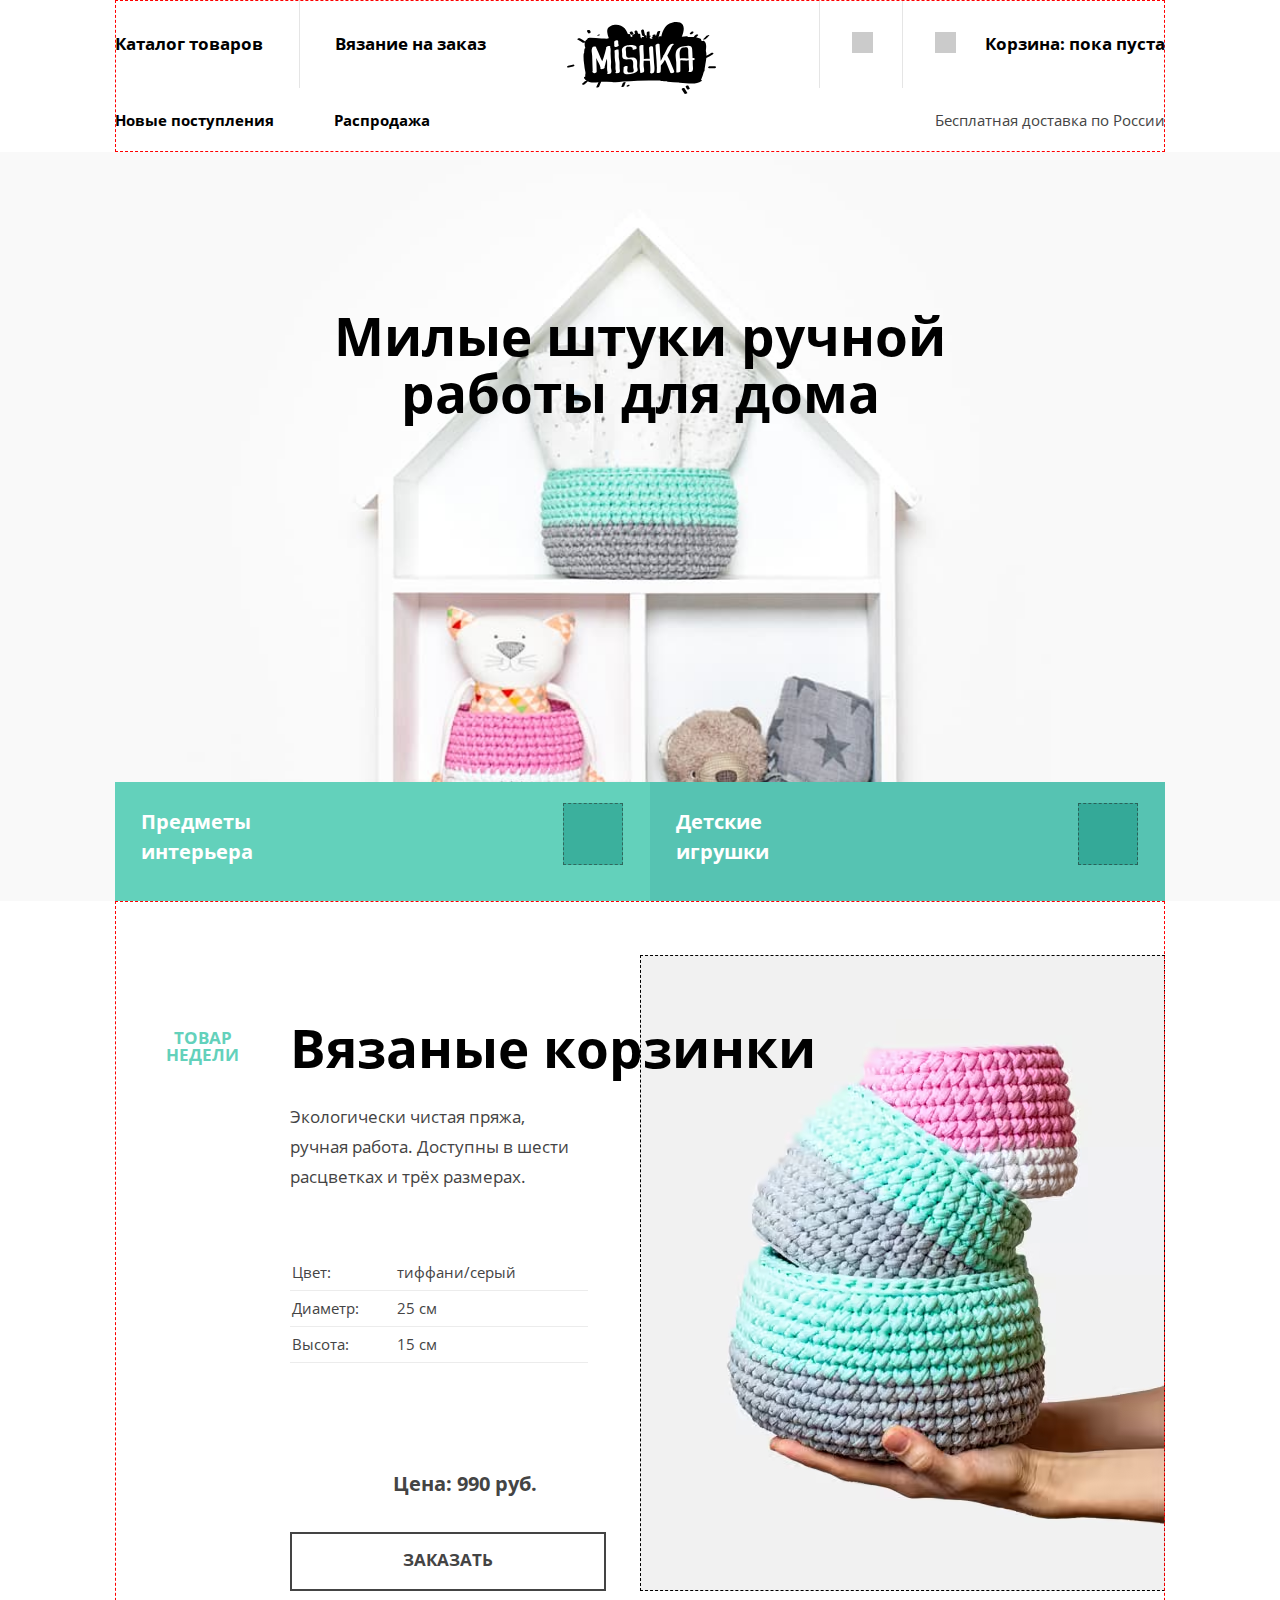
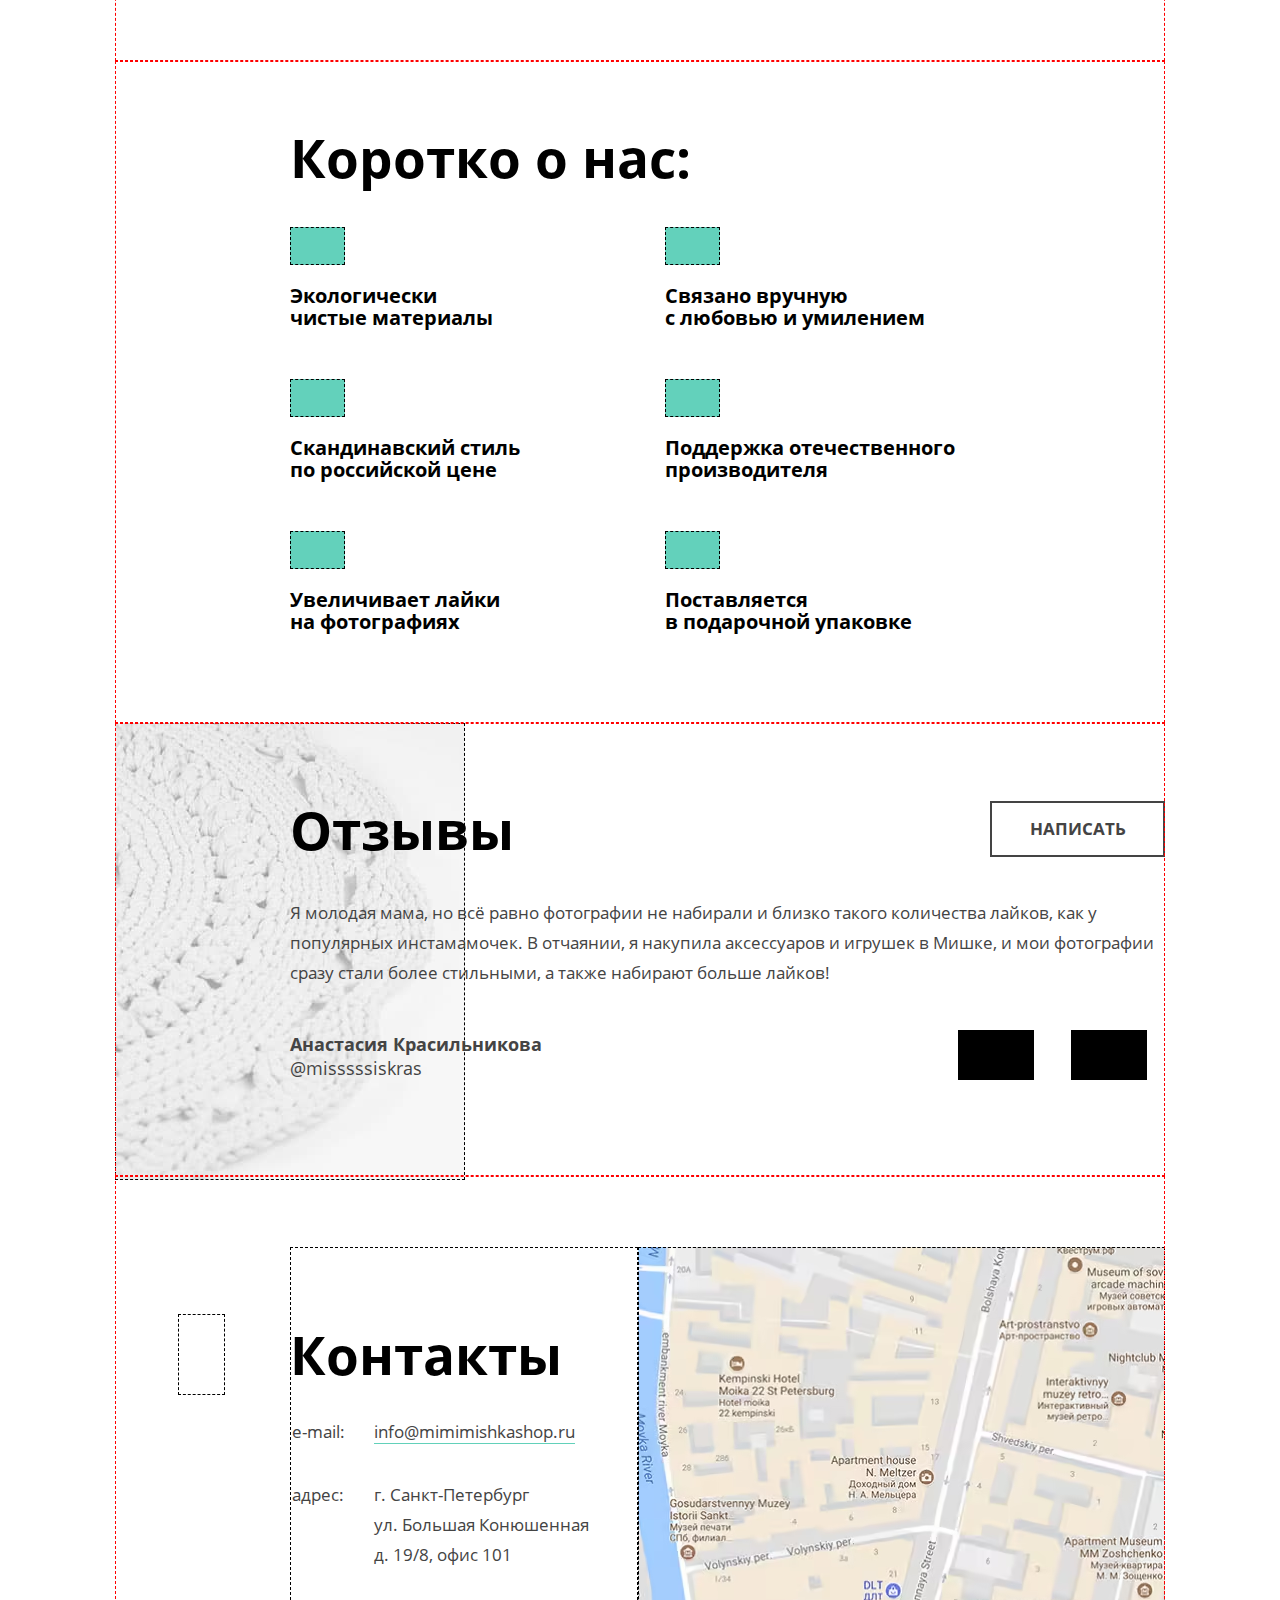
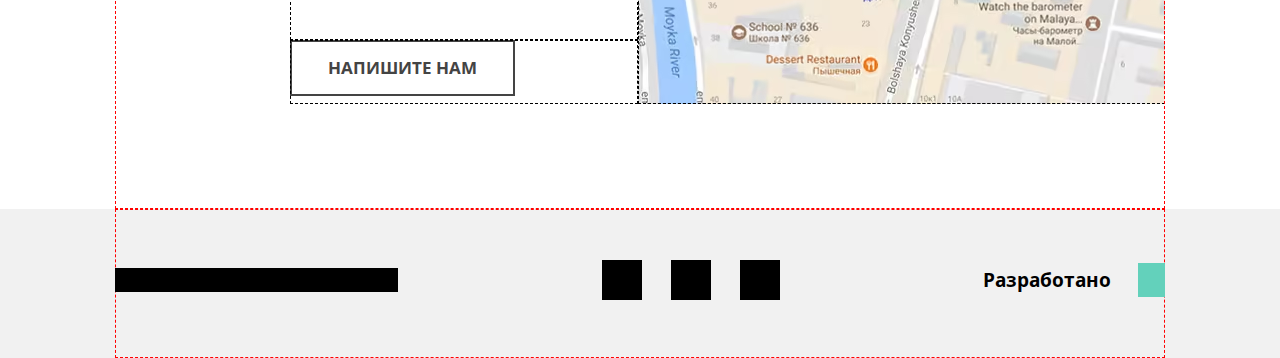
==== commit 69154042: "Deploying to gh-pages from @ AnnaLuna111/2051093-mishka-26@d61e585dad6283a00479c9aaf609eca65e56c54b " ====
--- a/index.html
+++ b/index.html
@@ -1 +1 @@
-<!DOCTYPE html><html class="page" lang="ru"><head><meta charset="utf-8"><meta name="viewport" content="width=device-width,initial-scale=1"><title>Главная | Мишка | HTML Academy</title><script>function addClass(A){document.documentElement.classList.add(A)}let avif=new Image;function check_webp_feature(a){let e=new Image;e.onload=function(){let A=0<e.width&&0<e.height;a(A)},e.onerror=function(){a(!1)},e.src="[data-uri]"}avif.src="[data-uri]",avif.onload=function(){addClass("avif")},avif.onerror=function(){check_webp_feature(function(A){return addClass(A?"webp":"")})};</script><link rel="stylesheet" href="./css/style.css"></head><body class="page__body main"><header class="main__header header page__centerer"><a class="header__logo logo" href="./index.html"><picture><source media="(min-width: 1150px)" srcset="img/header-logo-desktop.svg"><source media="(min-width: 768px)" srcset="img/header-logo-tablet.svg"><img class="logo__image" src="img/header-logo-mobile.svg" width="85" height="34" alt="Логотип интернет мазагина Мишка."></picture></a><nav class="header__nav nav"><button class="nav__toggle" type="button"><span class="visually-hidden">Открыть меню</span></button><div class="nav__wrapper nav__wrapper--close"><ul class="nav__list site-list"><li class="nav__item site-list__item"><a class="nav__link site-list__link" href="./catalog.html">Каталог товаров</a></li><li class="nav__item site-list__item site-list__item--bordered"><a class="nav__link site-list__link" href="./form.html">Вязание на заказ</a></li></ul><ul class="nav__list user-list"><li class="nav__item user-list__item"><a class="nav__link user-list__link" href="javascript:void(0)"><span class="user-list__text user-list__text--hidden">Поиск по сайту</span></a></li><li class="nav__item user-list__item"><a class="nav__link user-list__link" href="javascript:void(0)">Корзина: пока пуста</a></li></ul><ul class="nav__list promo-list"><li class="promo-list__item"><a class="promo-list__link" href="javascript:void(0)">Новые поступления</a></li><li class="promo-list__item"><a class="promo-list__link" href="javascript:void(0)">Распродажа</a></li></ul><span class="nav__delivery">Бесплатная доставка по России</span></div></nav></header><main class="main__content index-page"><h1 class="visually-hidden">Интернет-магазин "Мишка". Товары для дома ручной работы.</h1><section class="intro"><h2 class="intro__title inner-title">Милые штуки ручной<br>работы для дома</h2><div class="intro__container page__centerer"><ul class="intro__list"><li class="intro__item"><a class="intro__link intro__link--stuff" href="javascript:void(0)">Предметы<br>интерьера</a></li><li class="intro__item"><a class="intro__link intro__link--toy" href="javascript:void(0)">Детские<br>игрушки</a></li></ul></div></section><section class="offer page__centerer"><h2 class="offer__title title">Вязаные корзинки</h2><span class="offer__promo">Товар недели</span><p class="offer__text">Экологически чистая пряжа,<br>ручная работа. Доступны в шести<br>расцветках и трёх размерах.</p><dl class="offer__list"><dt class="offer__item offer__key">Цвет:</dt><dd class="offer__item offer__value">тиффани/серый</dd><dt class="offer__item offer__key">Диаметр:</dt><dd class="offer__item offer__value">25 см</dd><dt class="offer__item offer__key">Высота:</dt><dd class="offer__item offer__value">15 см</dd></dl><div class="offer__container"><picture><source media="(min-width: 1150px)" srcset="img/offer-desktop@1x.avif, img/offer-desktop@2x.avif 2x" type="image/avif"><source media="(min-width: 768px)" srcset="img/offer-tablet@1x.avif, img/offer-tablet@2x.avif 2x" type="image/avif"><source srcset="img/offer-mobile@1x.avif, img/offer-mobile@2x.avif 2x" type="image/avif"><source media="(min-width: 1150px)" srcset="img/offer-desktop@1x.webp, img/offer-desktop@2x.webp 2x" type="image/webp"><source media="(min-width: 768px)" srcset="img/offer-tablet@1x.webp, img/offer-tablet@2x.webp 2x" type="image/webp"><source srcset="img/offer-mobile@1x.webp, img/offer-mobile@2x.webp 2x" type="image/webp"><source media="(min-width: 1150px)" srcset="img/offer-desktop@1x.jpg, img/offer-desktop@2x.jpg 2x"><source media="(min-width: 768px)" srcset="img/offer-tablet@1x.jpg, img/offer-tablet@2x.jpg 2x"><img class="offer__image" src="img/offer-mobile@1x.jpg" srcset="img/offer-mobile@2x.jpg 2x" width="260" height="315" alt="Фото продукта."></picture></div><span class="offer__price">Цена: 990 руб.</span> <a class="offer__button button" href="javascript:void(0)">Заказать</a></section><section class="about page__centerer"><h2 class="about__title title">Коротко о нас:</h2><ul class="about__list"><li class="about__item about__item--materials">Экологически<br>чистые материалы</li><li class="about__item about__item--handmade">Связано вручную<br>с любовью и умилением</li><li class="about__item about__item--price">Скандинавский стиль<br>по российской цене</li><li class="about__item about__item--production">Поддержка отечественного<br>производителя</li><li class="about__item about__item--likes">Увеличивает лайки<br>на фотографиях</li><li class="about__item about__item--delivery">Поставляется<br>в подарочной упаковке</li></ul></section><section class="review page__centerer"><h2 class="review__title title">Отзывы</h2><ul class="review__list"><li class="review__item"><blockquote class="review__text text">Я молодая мама, но всё равно фотографии не набирали и близко такого количества лайков, как у популярных инстамамочек. В отчаянии, я накупила аксессуаров и игрушек в Мишке, и мои фотографии сразу стали более стильными, а также набирают больше лайков!</blockquote><p class="review__author"><b>Анастасия Красильникова</b><br>@misssssiskras</p></li><li class="review__item visually-hidden"><blockquote class="review__text text">Я сестра молодой мамы, но всё равно фотографии не набирали и близко такого количества лайков, как у популярных инстамамочек. В отчаянии, я накупила аксессуаров и игрушек в Мишке, и мои фотографии сразу стали более стильными, а также набирают больше лайков!</blockquote><p class="review__author"><b>Екатерина Красильникова</b>@misssssiskras2</p></li><li class="review__item visually-hidden"><blockquote class="review__text text">Я двоюродная сестра молодой мамы, но всё равно фотографии не набирали и близко такого количества лайков, как у популярных инстамамочек. В отчаянии, я накупила аксессуаров и игрушек в Мишке, и мои фотографии сразу стали более стильными, а также набирают больше лайков!</blockquote><p class="review__author"><b>Елена Красильникова</b>@misssssiskras3</p></li></ul><div class="review__slider-buttons"><button class="review__slider-button review__prev" type="button"><span class="visually-hidden">Предыдущий отзыв</span></button> <button class="review__slider-button review__next" type="button"><span class="visually-hidden">Следующий отзыв</span></button></div><a class="review__button button" href="javascript:void(0)">Написать</a></section><div class="page__centerer page__centerer--desktop_on"><section class="contacts"><div class="contacts__container"><div class="page__centerer page__centerer--desktop_off"><h2 class="contacts__title title">Контакты</h2><dl class="contacts__list"><dt class="contacts__item contacts__key">e-mail:</dt><dd class="contacts__item contacts__value"><a href="info@mimimishkashop.ru">info@mimimishkashop.ru</a></dd><dt class="contacts__item contacts__key">адрес:</dt><dd class="contacts__item contacts__value">г. Санкт-Петербург<br>ул. Большая Конюшенная<br>д. 19/8, офис 101</dd></dl></div></div><div class="contacts__map"></div><div class="contacts__container contacts__container--button"><div class="page__centerer page__centerer--desktop_off"><a class="contacts__button button" href="javascript:void(0)">Напишите нам</a></div></div></section></div></main><footer class="main__footer footer"><div class="footer__container page__centerer"><a class="footer__main-logo logo" href="./index.html"><img class="logo__image" src="#" alt="Логотип интернет мазагина Мишка."></a><ul class="footer__list social"><li class="social__item"><a class="social__link social__link--vk" href="https://vk.com/htmlacademy" target="_blank"><span class="visually-hidden">Вконтакте</span></a></li><li class="social__item"><a class="social__link social__link--yt" href="https://www.youtube.com/user/htmlacademyru" target="_blank"><span class="visually-hidden">Ютуб</span></a></li><li class="social__item"><a class="social__link social__link--tg" href="https://t.me/htmlacademy" target="_blank"><span class="visually-hidden">Телеграм</span></a></li></ul><p class="footer__copyright">Разработано <a class="footer__logo" href="https://htmlacademy.ru/intensive/adaptive"><span class="visually-hidden">в HTML-Академии.</span></a></p></div></footer><div class="modal modal--close"><section class="modal__inner cart"><h2 class="cart__title title">Добавить в корзину</h2><form class="cart__form" action="https://echo.htmlacademy.ru" method="get"><fieldset class="cart__filter-group"><legend class="cart__text">Выберите размер:</legend><div class="cart__form-container"><label class="cart__label"><input class="cart__input" type="radio" name="size" value="s"> S</label> <label class="cart__label"><input class="cart__input cart__input--wide" type="radio" name="size" value="m"> M</label> <label class="cart__label"><input class="cart__input" type="radio" name="size" value="l"> L</label></div></fieldset><button class="cart__button button button--colorized" type="submit">Добавить</button></form></section></div></body></html>+<!DOCTYPE html><html class="page" lang="ru"><head><meta charset="utf-8"><meta name="viewport" content="width=device-width,initial-scale=1"><title>Главная | Мишка | HTML Academy</title><script>function addClass(A){document.documentElement.classList.add(A)}let avif=new Image;function check_webp_feature(a){let e=new Image;e.onload=function(){let A=0<e.width&&0<e.height;a(A)},e.onerror=function(){a(!1)},e.src="[data-uri]"}avif.src="[data-uri]",avif.onload=function(){addClass("avif")},avif.onerror=function(){check_webp_feature(function(A){return addClass(A?"webp":"")})};</script><link rel="stylesheet" href="./css/style.css"></head><body class="page__body main"><header class="main__header header page__centerer"><a class="header__logo logo" href="./index.html"><picture><source media="(min-width: 1150px)" srcset="img/header-logo-desktop.svg"><source media="(min-width: 768px)" srcset="img/header-logo-tablet.svg"><img class="logo__image" src="img/header-logo-mobile.svg" width="85" height="34" alt="Логотип интернет мазагина Мишка."></picture></a><nav class="header__nav nav"><button class="nav__toggle" type="button"><span class="visually-hidden">Открыть меню</span></button><div class="nav__wrapper nav__wrapper--close"><ul class="nav__list site-list"><li class="nav__item site-list__item"><a class="nav__link site-list__link" href="./catalog.html">Каталог товаров</a></li><li class="nav__item site-list__item site-list__item--bordered"><a class="nav__link site-list__link" href="./form.html">Вязание на заказ</a></li></ul><ul class="nav__list user-list"><li class="nav__item user-list__item"><a class="nav__link user-list__link" href="javascript:void(0)"><span class="user-list__text user-list__text--hidden">Поиск по сайту</span></a></li><li class="nav__item user-list__item"><a class="nav__link user-list__link" href="javascript:void(0)">Корзина: пока пуста</a></li></ul><ul class="nav__list promo-list"><li class="promo-list__item"><a class="promo-list__link" href="javascript:void(0)">Новые поступления</a></li><li class="promo-list__item"><a class="promo-list__link" href="javascript:void(0)">Распродажа</a></li></ul><span class="nav__delivery">Бесплатная доставка по России</span></div></nav></header><main class="main__content index-page"><h1 class="visually-hidden">Интернет-магазин "Мишка". Товары для дома ручной работы.</h1><section class="intro"><h2 class="intro__title inner-title">Милые штуки ручной<br>работы для дома</h2><div class="intro__container page__centerer"><ul class="intro__list"><li class="intro__item"><a class="intro__link intro__link--stuff" href="javascript:void(0)">Предметы<br>интерьера</a></li><li class="intro__item"><a class="intro__link intro__link--toy" href="javascript:void(0)">Детские<br>игрушки</a></li></ul></div></section><section class="offer page__centerer"><h2 class="offer__title title">Вязаные корзинки</h2><span class="offer__promo">Товар недели</span><p class="offer__text">Экологически чистая пряжа,<br>ручная работа. Доступны в шести<br>расцветках и трёх размерах.</p><dl class="offer__list"><dt class="offer__item offer__key">Цвет:</dt><dd class="offer__item offer__value">тиффани/серый</dd><dt class="offer__item offer__key">Диаметр:</dt><dd class="offer__item offer__value">25 см</dd><dt class="offer__item offer__key">Высота:</dt><dd class="offer__item offer__value">15 см</dd></dl><div class="offer__container"><picture><source srcset="img/offer-desktop@1x.avif, img/offer-desktop@2x.avif 2x" type="image/avif" media="(min-width: 1150px)"><source srcset="img/offer-tablet@1x.avif, img/offer-tablet@2x.avif 2x" type="image/avif" media="(min-width: 768px)"><source srcset="img/offer-mobile@1x.avif, img/offer-mobile@2x.avif 2x" type="image/avif"><source srcset="img/offer-desktop@1x.webp, img/offer-desktop@2x.webp 2x" type="image/webp" media="(min-width: 1150px)"><source srcset="img/offer-tablet@1x.webp, img/offer-tablet@2x.webp 2x" type="image/webp" media="(min-width: 768px)"><source srcset="img/offer-mobile@1x.webp, img/offer-mobile@2x.webp 2x" type="image/webp"><source srcset="img/offer-desktop@1x.jpg, img/offer-desktop@2x.jpg 2x" type="image/jpg" media="(min-width: 1150px)"><source srcset="img/offer-tablet@1x.jpg, img/offer-tablet@2x.jpg 2x" type="image/jpg" media="(min-width: 768px)"><img class="offer__image" src="img/offer-mobile@1x.jpg" srcset="img/offer-mobile@2x.jpg 2x" width="260" height="315" alt=""></picture></div><span class="offer__price">Цена: 990 руб.</span> <a class="offer__button button" href="javascript:void(0)">Заказать</a></section><section class="about page__centerer"><h2 class="about__title title">Коротко о нас:</h2><ul class="about__list"><li class="about__item about__item--materials">Экологически<br>чистые материалы</li><li class="about__item about__item--handmade">Связано вручную<br>с любовью и умилением</li><li class="about__item about__item--price">Скандинавский стиль<br>по российской цене</li><li class="about__item about__item--production">Поддержка отечественного<br>производителя</li><li class="about__item about__item--likes">Увеличивает лайки<br>на фотографиях</li><li class="about__item about__item--delivery">Поставляется<br>в подарочной упаковке</li></ul></section><section class="review page__centerer"><h2 class="review__title title">Отзывы</h2><ul class="review__list"><li class="review__item"><blockquote class="review__text text">Я молодая мама, но всё равно фотографии не набирали и близко такого количества лайков, как у популярных инстамамочек. В отчаянии, я накупила аксессуаров и игрушек в Мишке, и мои фотографии сразу стали более стильными, а также набирают больше лайков!</blockquote><p class="review__author"><b>Анастасия Красильникова</b><br>@misssssiskras</p></li><li class="review__item visually-hidden"><blockquote class="review__text text">Я сестра молодой мамы, но всё равно фотографии не набирали и близко такого количества лайков, как у популярных инстамамочек. В отчаянии, я накупила аксессуаров и игрушек в Мишке, и мои фотографии сразу стали более стильными, а также набирают больше лайков!</blockquote><p class="review__author"><b>Екатерина Красильникова</b>@misssssiskras2</p></li><li class="review__item visually-hidden"><blockquote class="review__text text">Я двоюродная сестра молодой мамы, но всё равно фотографии не набирали и близко такого количества лайков, как у популярных инстамамочек. В отчаянии, я накупила аксессуаров и игрушек в Мишке, и мои фотографии сразу стали более стильными, а также набирают больше лайков!</blockquote><p class="review__author"><b>Елена Красильникова</b>@misssssiskras3</p></li></ul><div class="review__slider-buttons"><button class="review__slider-button review__prev" type="button"><span class="visually-hidden">Предыдущий отзыв</span></button> <button class="review__slider-button review__next" type="button"><span class="visually-hidden">Следующий отзыв</span></button></div><a class="review__button button" href="javascript:void(0)">Написать</a></section><div class="page__centerer page__centerer--desktop_on"><section class="contacts"><div class="contacts__container"><div class="page__centerer page__centerer--desktop_off"><h2 class="contacts__title title">Контакты</h2><dl class="contacts__list"><dt class="contacts__item contacts__key">e-mail:</dt><dd class="contacts__item contacts__value"><a href="info@mimimishkashop.ru">info@mimimishkashop.ru</a></dd><dt class="contacts__item contacts__key">адрес:</dt><dd class="contacts__item contacts__value">г. Санкт-Петербург<br>ул. Большая Конюшенная<br>д. 19/8, офис 101</dd></dl></div></div><div class="contacts__map"><picture><source srcset="img/map-desktop@1x.avif, img/map-desktop@2x.avif 2x" type="image/avif" media="(min-width: 1150px)"><source srcset="img/map-tablet@1x.avif, img/map-tablet@2x.avif 2x" type="image/avif" media="(min-width: 768px)"><source srcset="img/map-mobile@1x.avif, img/map-mobile@2x.avif 2x" type="image/avif"><source srcset="img/map-desktop@1x.webp, img/map-desktop@2x.webp 2x" type="image/webp" media="(min-width: 1150px)"><source srcset="img/map-tablet@1x.webp, img/map-tablet@2x.webp 2x" type="image/webp" media="(min-width: 768px)"><source srcset="img/map-mobile@1x.webp, img/map-mobile@2x.webp 2x" type="image/webp"><source srcset="img/map-desktop@1x.png, img/map-desktop@2x.png 2x" type="image/png" media="(min-width: 1150px)"><source srcset="img/map-tablet@1x.png, img/map-tablet@2x.png 2x" type="image/png" media="(min-width: 768px)"><img class="contacts__map" src="img/map-mobile@1x.png" srcset="img/map-mobile@2x.png 2x" width="320" height="454" alt="Магазин по адресу: улица Большая Конюшенная дом 19/8 офис 101, город Санкт-Петербург."></picture></div><div class="contacts__container contacts__container--button"><div class="page__centerer page__centerer--desktop_off"><a class="contacts__button button" href="javascript:void(0)">Напишите нам</a></div></div></section></div></main><footer class="main__footer footer"><div class="footer__container page__centerer"><a class="footer__main-logo logo" href="./index.html"><img class="logo__image" src="#" alt="Логотип интернет мазагина Мишка."></a><ul class="footer__list social"><li class="social__item"><a class="social__link social__link--vk" href="https://vk.com/htmlacademy" target="_blank"><span class="visually-hidden">Вконтакте</span></a></li><li class="social__item"><a class="social__link social__link--yt" href="https://www.youtube.com/user/htmlacademyru" target="_blank"><span class="visually-hidden">Ютуб</span></a></li><li class="social__item"><a class="social__link social__link--tg" href="https://t.me/htmlacademy" target="_blank"><span class="visually-hidden">Телеграм</span></a></li></ul><p class="footer__copyright">Разработано <a class="footer__logo" href="https://htmlacademy.ru/intensive/adaptive"><span class="visually-hidden">в HTML-Академии.</span></a></p></div></footer><div class="modal modal--close"><section class="modal__inner cart"><h2 class="cart__title title">Добавить в корзину</h2><form class="cart__form" action="https://echo.htmlacademy.ru" method="get"><fieldset class="cart__filter-group"><legend class="cart__text">Выберите размер:</legend><div class="cart__form-container"><label class="cart__label"><input class="cart__input" type="radio" name="size" value="s"> S</label> <label class="cart__label"><input class="cart__input cart__input--wide" type="radio" name="size" value="m"> M</label> <label class="cart__label"><input class="cart__input" type="radio" name="size" value="l"> L</label></div></fieldset><button class="cart__button button button--colorized" type="submit">Добавить</button></form></section></div></body></html>--- a/css/style.css
+++ b/css/style.css
@@ -1 +1 @@
-@font-face{font-family:"Open Sans";font-style:normal;font-weight:400;src:url(../fonts/opensans.woff2)format("woff2"),url(../fonts/opensans.woff)format("woff");font-display:swap}@font-face{font-family:"Open Sans";font-style:normal;font-weight:700;src:url(../fonts/opensansbold.woff2)format("woff2"),url(../fonts/opensansbold.woff)format("woff");font-display:swap}:root{--main-font:"Open Sans", "Arial", sans-serif;--base-color:#444444;--main-color:#000000;--accent-color:#63d1bb;--sec-accent-color:#56c3b2;--third-accent-color:#59d5bc;--fourth-accent-color:#46c1ae;--light-color:#ffffff;--light-accent-color:#f1f1f1;--border-color:#ececec;--border-modal-color:#c6c6c6;--accent-dark-color:#149080;--accent-link-color:#62d1ba;--pale-border-color:rgba(0, 0, 0, 0.1);--pale-link-color:rgba(70, 193, 174, 0.1);--pale-button-color:rgba(255, 255, 255, 0.3);--pale-accent-color:rgba(99, 209, 187, 0.3);--pale-main-color:rgba(0, 0, 0, 0.2);--pale-active-color:rgba(0, 0, 0, 0.3);--pale-modal-color:rgba(68, 68, 68, 0.1);--modal-shadow-color:rgba(0, 1, 1, 0.25)}img{max-width:100%;object-fit:contain;object-position:center}.page{font-family:var(--main-font);font-size:15px;line-height:24px;color:var(--base-color);background-color:var(--light-color)}.page__centerer{margin:0 30px;outline:1px dashed red;outline-offset:-1px}@media (min-width:768px){.page__centerer{margin:0 50px}}@media (min-width:1150px){.page__centerer{width:1050px;margin:0 auto}}@media (max-width:1149.99px){.page__centerer--desktop_on{display:contents}}@media (min-width:1150px){.page__centerer--desktop_off{display:contents}}.page__body{margin:0 auto}.visually-hidden{position:absolute;width:1px;height:1px;margin:-1px;border:0;padding:0;white-space:nowrap;-webkit-clip-path:inset(100%);clip-path:inset(100%);clip:rect(0 0 0 0);overflow:hidden}.inner-title{font-size:27px;line-height:30px;font-weight:700;text-align:center;color:var(--main-color)}@media (min-width:768px) and (max-width:1149.99px){.inner-title{font-size:43px;line-height:50px}}@media (min-width:1150px){.inner-title{font-size:53px;line-height:57px}}.title{font-size:25px;line-height:30px;font-weight:700;color:var(--main-color)}@media (min-width:768px) and (max-width:1149.99px){.title{font-size:43px;line-height:50px}}@media (min-width:1150px){.title{font-size:53px;line-height:57px}}.product-title{font-size:17px;font-weight:700;color:var(--main-color)}@media (min-width:768px){.product-title{font-size:20px}}.button,.header a{text-decoration:none}.button{padding:16px;font-size:18px;line-height:20px;font-weight:700;text-align:center;text-transform:uppercase;color:var(--base-color);background:var(--light-color);border:2px solid var(--base-color)}@media (min-width:768px){.button{font-size:17px}}.button:active,.button:hover{color:var(--light-color);background:var(--base-color)}.button:active{color:var(--pale-button-color)}.button--colorized{color:var(--light-color);background:var(--accent-color);border-color:var(--accent-color)}.button--colorized:active,.button--colorized:hover{color:var(--base-color);background:var(--light-color)}.button--colorized:active{color:var(--pale-main-color);border-color:var(--pale-accent-color)}.header{position:relative;display:flex;padding:22px 0}.header a{color:var(--main-color)}.header a:hover{opacity:.6}.header a:active{opacity:.3}@media (min-width:768px){.header{display:block;padding:0}}.header__logo{position:absolute;top:22px;left:36%}@media (min-width:768px) and (max-width:1149.99px){.header__logo{left:0}}@media (min-width:1150px){.header__logo{left:43%}}.header__nav{margin-left:auto}@media (min-width:768px){.header__nav{margin:0}}.nav__toggle,.user-list__link::before{width:40px;height:40px;background:var(--main-color);outline:1px dashed #000;outline-offset:-1px}@media (min-width:768px){.nav__toggle{display:none}}@media (max-width:767.99px){.nav__wrapper{position:absolute;top:79px;left:-30px;right:-30px;display:flex;flex-direction:column;background:var(--light-color);z-index:2}.nav__wrapper--close{display:none}}@media (min-width:768px){.nav__wrapper{display:grid;grid-template-columns:1fr 1fr;grid-template-areas:"user user""site delivery"}}@media (min-width:1150px){.nav__wrapper{gap:0 150px;grid-template-areas:"site user""promo delivery"}}.nav__list{display:flex;flex-direction:column;margin:0;padding:0;font-size:17px;font-weight:700;list-style:none}@media (min-width:768px){.nav__list{flex-direction:row}}.nav__item{padding:27px 30px}@media (--main-color){.nav__item{border-top:1px solid var(--pale-border-color)}}@media (max-width:767.99px){.nav__link{padding-left:46px}}.nav__delivery{display:none}@media (min-width:768px){.nav__delivery{display:block;grid-area:delivery;margin-left:auto;padding:20px 0}}@media (min-width:768px) and (max-width:1149.99px){.site-list{grid-area:site;font-size:15px}.site-list__item{width:167px;padding:20px 0}}@media (min-width:1150px){.site-list__item{width:184px;padding:32px 0}.site-list__item--bordered{padding-left:35px;border-left:1px solid var(--pale-border-color)}}.user-list{grid-area:user}@media (min-width:768px){.user-list{margin-left:auto}.user-list__item{padding:32px 0;border-left:1px solid var(--pale-border-color)}}.user-list__link{position:relative}@media (min-width:768px){.user-list__link{padding-left:82px}}.user-list__link::before{position:absolute;left:0;width:21px;height:21px;opacity:.2;content:""}@media (min-width:768px){.user-list__link::before{left:32px}}.user-list__link:hover::before{background:var(--accent-color);opacity:1}.user-list__link:active::before{background:var(--accent-color);opacity:.3}@media (min-width:768px){.user-list__text--hidden{display:none}}.promo-list{display:none}@media (min-width:1150px){.promo-list{display:flex;grid-area:promo;padding:20px 0;font-size:15px}}.promo-list__item{padding-right:60px}.logo__image{width:85px;height:34px}@media (min-width:768px) and (max-width:1149.99px){.logo__image{width:113px;height:46px}}@media (min-width:1150px){.logo__image{width:149px;height:72px}}.main{display:flex;flex-direction:column}.main__content{flex-grow:1}.intro{position:relative;padding-bottom:133px;background:var(--light-accent-color)url(../img/intro-mobile@1x.jpg)no-repeat center/cover;text-align:center}@media (min-width:768px){.intro{padding-bottom:0;background-image:url(../img/intro-tablet@1x.jpg)}}@media (min-width:1150px){.intro{background-image:url(../img/intro-desktop@1x.jpg)}}@media (-webkit-min-device-pixel-ratio:2),(min-resolution:2dppx){.intro{background-image:url(../img/intro-mobile@2x.jpg)}}@media (-webkit-min-device-pixel-ratio:2) and (min-width:768px),(min-resolution:2dppx) and (min-width:768px){.intro{background-image:url(../img/intro-tablet@2x.jpg)}}@media (-webkit-min-device-pixel-ratio:2) and (min-width:1150px),(min-resolution:2dppx) and (min-width:1150px){.intro{background-image:url(../img/intro-desktop@2x.jpg)}}.intro__title{margin:0;padding:80px 30px 324px}@media (min-width:768px){.intro__title{padding:155px 50px 480px}}.intro__container{position:absolute;left:0;right:0;bottom:0}@media (max-width:767.99px){.intro__container{left:-30px;right:-30px}}.intro__list{display:flex;flex-direction:column;margin:0;padding:0;text-align:left;list-style:none}@media (min-width:768px){.intro__list{flex-direction:row}.intro__list .intro__item{flex-grow:1}}.intro__link{position:relative;display:block;padding:24px 30px 31px;font-size:19px;font-weight:700;color:var(--light-color);text-decoration:none}.intro__link::after{position:absolute;top:21px;right:27px;width:60px;height:62px;background:var(--accent-dark-color);opacity:.5;outline:1px dashed #000;outline-offset:-1px;content:""}.intro__link:hover{padding-bottom:36px}.intro__link:hover::after{opacity:.7}.intro__link:active::after{opacity:.3}@media (min-width:768px){.intro__link{padding:25px 26px 34px;font-size:20px;line-height:30px}.intro__link:hover{margin-top:-5px;padding-bottom:39px}}.intro__link--stuff{background:var(--accent-color)}.intro__link--stuff:active,.intro__link--stuff:hover{background:var(--third-accent-color)}.intro__link--toy{background:var(--sec-accent-color)}.footer a:hover::after,.intro__link--toy:active,.intro__link--toy:hover{background:var(--fourth-accent-color)}.offer{display:flex;flex-direction:column;padding:30px 0 36px}@media (min-width:768px){.offer{display:grid;grid-template-columns:2fr 1fr 1fr;grid-template-areas:"title title promo""text image image""table image image""price image image""button image image";padding:40px 0 50px}}@media (min-width:1150px){.offer{grid-template-columns:1fr 2fr 3fr;grid-template-areas:"promo title image""promo text image""promo table image""promo price image""promo button image";padding:54px 0 70px}}.offer__title{margin:0 0 4px;grid-area:title}@media (min-width:768px) and (max-width:1149.99px){.offer__title{margin-bottom:38px}}@media (min-width:1150px){.offer__title{grid-column:2/4;margin:64px 0 35px}}.offer__promo{font-size:17px;line-height:20px;font-weight:700;text-transform:uppercase;color:var(--accent-color);grid-area:promo}@media (min-width:768px){.offer__promo{margin-top:74px;width:100px;line-height:17px;text-align:center;justify-self:center}}@media (min-width:768px) and (max-width:1149.99px){.offer__promo{margin:10px 13px 0 0;justify-self:end}}.offer__text{grid-area:text}@media (min-width:768px){.offer__text{margin:-12px 0 48px;font-size:17px;line-height:30px}}@media (min-width:1150px){.offer__text{margin-bottom:60px}}.offer__list{display:grid;grid-template-columns:30% 55%;margin:0 0 28px;grid-area:table}@media (min-width:768px) and (max-width:1149.99px){.offer__list{grid-template-columns:30% 60%;margin-bottom:57px}}@media (min-width:1150px){.offer__list{margin-bottom:109px}}.offer__item{margin:0;padding:7px 2px;line-height:20px;border-bottom:1px solid var(--border-color)}.offer__container{grid-area:image;z-index:-1}.about__item::before,.offer__image{outline:1px dashed #000;outline-offset:-1px}.offer__image{display:block;width:260px;height:315px;margin-bottom:25px}@media (min-width:768px){.offer__image{width:334px;height:404px;margin:0 0 0 auto}}@media (min-width:1150px){.offer__image{width:525px;height:636px}}.offer__price{display:block;margin-bottom:25px;font-size:17px;line-height:24px;font-weight:700;text-align:center;grid-area:price}@media (min-width:768px){.offer__price{margin-bottom:33px;font-size:20px}}.offer__button{grid-area:button}@media (min-width:768px){.offer__button{display:inline-block;width:80%}}.about{padding:31px 0}@media (min-width:768px){.about{padding:43px 0 83px}}@media (min-width:1150px){.about{padding:68px 0 90px}}.about__title{margin:0 0 28px}@media (min-width:768px){.about__title{margin-bottom:41px}}@media (min-width:1150px){.about__title{margin-left:175px}}.about__list{display:grid;grid-template-columns:1fr 1fr;gap:50px;padding:0;list-style:none}@media (max-width:767.99px){.about__list{display:flex;flex-wrap:wrap}}@media (min-width:1150px){.about__list{margin:0 175px}}.about__item{display:flex;flex-direction:column;gap:20px;font-size:17px;line-height:20px;font-weight:700;color:var(--main-color)}@media (max-width:767.99px){.about__item:nth-of-type(2n+2){order:1}}@media (min-width:768px){.about__item{font-size:20px;line-height:22px}}.about__item::before{width:55px;height:38px;background:var(--accent-color);content:""}.review{position:relative;display:flex;flex-direction:column;padding:27px 0}@media (min-width:768px){.review{display:grid;grid-template-columns:auto 175px;grid-template-areas:"title button""text text";padding:82px 0 47px}.review::before{position:absolute;top:0;left:-50px;width:350px;height:457px;background:url(../img/review-tablet@1x.jpg)no-repeat center/cover;content:"";outline:1px dashed #000;outline-offset:-1px;z-index:-1}}@media (min-width:768px) and (-webkit-min-device-pixel-ratio:2),(min-width:768px) and (min-resolution:2dppx){.review::before{background-image:url(../img/review-tablet@2x.jpg)}}@media (min-width:1150px){.review{padding:78px 0 96px 175px;box-sizing:border-box}.review::before{left:0}}.review__title{margin:0;grid-area:title}@media (min-width:768px){.review__title{margin-bottom:40px}}.review__list{margin:0 0 30px;padding:0;list-style:none;grid-area:text}@media (min-width:768px){.review__list{margin:0}}.review__text{margin:0 0 33px;line-height:30px}@media (min-width:768px){.review__text{margin-bottom:61px;font-size:17px}}@media (min-width:1150px){.review__text{margin-bottom:44px}}.review__author{margin:0;font-size:17px;grid-area:author}@media (min-width:768px){.review__author{font-size:18px}}@media (min-width:768px) and (max-width:1149.99px){.review__author{margin-bottom:10px}}.review__slider-buttons{display:flex;margin-bottom:38px}@media (min-width:768px){.review__slider-buttons{position:absolute;bottom:60px;right:16px;margin:0}}@media (min-width:1150px){.review__slider-buttons{bottom:96px;right:18px}}.review__slider-button{position:relative;display:inline-block;flex-grow:1;padding:13px 38px;width:26px;height:50px;border:1px solid var(--border-color)}.review__slider-button::after{position:absolute;top:0;left:0;width:100%;height:100%;content:"";background:var(--main-color)}.review__slider-button:hover::after{opacity:.6}.review__slider-button:active::after{opacity:.3}@media (min-width:768px){.review__slider-button{margin-left:37px;border:0}}.review__button{margin-bottom:18px;grid-area:button}@media (min-width:768px){.review__button{align-self:start}}.contacts{padding:38px 0}@media (min-width:768px){.contacts{padding:68px 0 57px}}@media (min-width:1150px){.contacts{padding:71px 0 105px 175px;box-sizing:border-box;display:grid;grid-template-columns:2fr 3fr;grid-template-areas:"contacts map""button map"}}.contacts__container{display:flex;flex-direction:column;outline:1px dashed #000;outline-offset:-1px;grid-area:contacts}.contacts__container--button{grid-area:button;align-items:center}.contacts__title{position:relative;margin:0 0 28px}@media (min-width:768px){.contacts__title{margin-bottom:49px}.contacts__title::before{position:absolute;top:-12px;right:50px;width:47px;height:81px;content:"";outline:1px dashed #000;outline-offset:-1px}}@media (min-width:1150px){.contacts__title{margin:79px 0 34px}.contacts__title::before{left:-112px}}.contacts__list{display:grid;grid-template-columns:76px 185px;margin:0 0 62px}@media (min-width:768px) and (max-width:1149.99px){.contacts__list{grid-template-columns:1fr 3fr 1fr 3fr;margin-bottom:49px}}@media (min-width:1150px){.contacts__list{grid-template-columns:82px 250px;gap:33px 0}}.contacts__item{margin:0;padding:20px 2px;font-size:14px;line-height:30px}.contacts__item a{color:inherit;text-decoration:none;border-bottom:1px solid var(--accent-link-color)}.contacts__item a:active,.contacts__item a:hover{color:var(--fourth-accent-color);border-color:var(--fourth-accent-color)}.contacts__item a:active{border-color:var(--pale-link-color)}@media (min-width:768px){.contacts__item{font-size:17px;padding:0 2px}}@media (min-width:768px) and (max-width:1149.99px){.contacts__item{padding:0}}.contacts__map{width:100%;height:455px;outline:1px dashed #000;outline-offset:-1px;grid-area:map}@media (min-width:768px){.contacts__map{height:457px}}@media (min-width:1150px){.contacts__map{width:527px;height:457px}}.contacts__button{display:inline-block;margin-top:42px}@media (min-width:768px) and (max-width:1149.99px){.contacts__button{margin-top:55px;padding:16px 30px}}@media (min-width:1150px){.contacts__button{margin:0 auto 0 0;padding:16px 36px}}.catalog-page__inner{background:var(--light-accent-color)}.catalog-page__title{margin:0;padding:73px 0}@media (min-width:768px){.catalog-page__title{padding:101px 0 75px}}@media (min-width:1150px){.catalog-page__title{padding:102px 0 95px}}.catalog-page__product{background:var(--light-color)}.product{display:flex;flex-direction:column;gap:30px;padding:30px 0 55px}@media (min-width:768px) and (max-width:1149.99px){.product{padding:65px 0}}@media (min-width:1150px){.product{padding:110px 0 105px}}.product__list{display:flex;flex-wrap:wrap;justify-content:center;gap:30px;margin:0 0 30px;padding:0;list-style:none}@media (min-width:768px) and (max-width:1149.99px){.product__list{gap:54px;margin-bottom:54px}}@media (min-width:1150px){.product__list{justify-content:space-between;margin-bottom:57px}}.product-card{display:flex;flex-direction:column;width:260px}@media (min-width:768px) and (max-width:1149.99px){.product-card{flex-direction:row;width:668px}}@media (min-width:1150px){.product-card{width:316px}}.product-card__image{flex-shrink:0;width:260px;height:195px;outline:1px dashed #000;outline-offset:-1px}@media (min-width:768px) and (max-width:1149.99px){.product-card__image{width:334px;height:334px}}@media (min-width:1150px){.product-card__image{width:316px;height:462px}}.product-card__wrapper{display:flex;flex-direction:column;padding:28px;border:1px solid var(--border-color)}.product-card__wrapper:hover{box-shadow:0 6px 10px var(--pale-border-color)}.product-card__wrapper:active,.product-card__wrapper:focus-within{box-shadow:0 3px 5px var(--pale-border-color)}@media (min-width:768px) and (max-width:1149.99px){.product-card__wrapper{width:334px}}@media (min-width:1150px){.product-card__wrapper{height:100%}}.product-card__title{margin:0}.product-card__link{margin-bottom:6px;color:inherit;text-decoration:none}.product-card__link:hover{opacity:.6}.product-card__link:active{opacity:.3}.product-card__text{margin:0 0 17px;font-size:13px;line-height:30px}@media (min-width:768px){.product-card__text{font-size:15px}}.product-card__footer-conatiner{display:flex;justify-content:space-between;margin-top:auto;padding-top:23px;border-top:1px solid var(--border-color)}.product-card__price{font-weight:700;color:var(--main-color)}@media (min-width:768px){.product-card__price{font-size:17px}}.product-card__button{position:relative;width:20px;height:20px}.product-card__button::after{position:absolute;width:100%;height:100%;content:"";background:var(--pale-main-color);outline:1px dashed #000;outline-offset:-1px}.product-card__button:hover::after{background:var(--accent-color)}.product-card__button:active::after{background:var(--pale-accent-color)}.production{display:flex;flex-direction:column;box-sizing:border-box;border:1px solid var(--border-color)}@media (min-width:1150px){.production{display:grid;grid-template-columns:683px auto;grid-template-areas:"video title""video content";width:100%}}.production:hover{box-shadow:0 6px 10px var(--pale-border-color)}.production:active,.production:focus-within{box-shadow:0 3px 5px var(--pale-border-color)}.production__container{display:flex;flex-direction:column;padding:21px 30px;grid-area:content}@media (min-width:768px) and (max-width:1149.99px){.production__container{padding:12px 40px}}@media (min-width:1150px){.production__container{padding:13px 57px 13px 79px}}.production__container--title{grid-area:title}@media (max-width:767.99px){.production__container--title{padding-right:0}}.production__title{display:flex;gap:25px;align-items:center;margin:0 0 5px}@media (min-width:768px){.production__title{margin:29px 0 0;gap:33px}}@media (min-width:1150px){.production__title{margin-top:47px;flex-direction:column;gap:27px;align-items:flex-start}}.production__title::before{width:32px;height:32px;background:var(--accent-color);outline:1px dashed #000;outline-offset:-1px;content:""}.production__video{align-self:center;width:260px;height:150px;outline:1px dashed #000;outline-offset:-1px}@media (min-width:768px) and (max-width:1149.99px){.production__video{order:-1;width:668px;height:450px}}@media (min-width:1150px){.production__video{width:683px;height:455px;grid-area:video}}.production__text{margin:14px 0 40px;font-size:13px}@media (min-width:768px){.production__text{font-size:15px;margin-top:0}}@media (min-width:1150px){.production__text{margin-bottom:50px}}.production__button{margin:0 4px 12px;line-height:16px}@media (min-width:768px) and (max-width:1149.99px){.production__button{margin:0 2px 34px}}@media (min-width:1150px){.production__button{margin:0 0 47px}}.order-page__inner{background:var(--light-accent-color)}.order-page__title{margin:0;padding:73px 22px}.order{background:var(--light-color);padding-bottom:55px}@media (min-width:768px){.order{padding:50px 0}}.order__text{padding:17px 0 15px;font-size:13px}@media (min-width:768px){.order__text{font-size:17px;line-height:30px;padding:4px 0 15px}}@media (min-width:1150px){.order__text{box-sizing:border-box;padding-left:175px;padding-right:190px}}.form{display:flex;flex-direction:column}@media (min-width:768px){.form__wrapper,.form__wrapper input{background:var(--light-accent-color)}}.form__filter-group{display:grid;padding:15px 0;outline:1px dashed #000;outline-offset:-1px}@media (min-width:768px){.form__filter-group{grid-template-columns:1fr 3fr;align-items:baseline;padding:50px 0}}@media (min-width:1150px){.form__filter-group{grid-template-columns:1fr 4fr;padding-right:175px;box-sizing:border-box}}.form__filter-title{display:flex;gap:20px;align-items:center;margin:0 0 25px;font-size:17px;line-height:16px;font-weight:700;text-transform:uppercase;color:var(--accent-color)}.form__filter-title::after{flex-grow:1;height:1px;background:var(--accent-link-color);content:""}@media (min-width:768px){.form__filter-title::after{display:none}}@media (min-width:1150px){.form__filter-title{padding-left:47px}}.form__filter-list{display:grid;gap:20px;margin:0;padding:0;list-style:none}@media (min-width:768px){.form__filter-list--checkbox{grid-template-columns:1fr 1fr}}@media (min-width:1150px){.form__filter-list--checkbox{grid-template-columns:1fr 1fr 1fr}}.form__filter-item{margin-bottom:15px}.form__text{font-size:17px;line-height:18px;color:var(--main-color)}@media (min-width:768px){.form__text{font-size:19px}}.form__filter-container{display:flex;flex-direction:column}.form__filter-label{font-weight:700;margin-top:16px}@media (min-width:768px){.form__filter-label{display:flex;gap:25px;align-items:baseline}}.form__filter-icon{position:relative;margin-bottom:20px}.form__filter-icon::before{position:absolute;top:12px;right:3px;width:32px;height:24px;background:var(--pale-main-color);content:"";z-index:100}@media (min-width:768px){.form__filter-icon::before{top:17px;right:22px}}@media (min-width:1150px){.form__filter-icon::before{right:4px}}.form__filter-icon:active::before,.form__filter-icon:hover::before{background:var(--accent-link-color)}.form__filter-input{width:100%;padding:17px 0;font-family:inherit;color:var(--base-color);border:0;border-bottom:2px solid var(--main-color);box-sizing:border-box}.form__filter-input::placeholder,.form__filter-text::placeholder{color:var(--pale-main-color)}.filter__input:hover::before,.form__filter-input:active,.form__filter-input:hover,.form__filter-text:active,.form__filter-text:hover{border-color:var(--accent-link-color)}@media (min-width:768px){.form__filter-input{padding:17px}}.form__filter-text{padding:17px;font-family:inherit;border:2px solid var(--base-color)}.form__container{display:flex;flex-direction:column;gap:30px}@media (min-width:768px){.form__container{flex-direction:row;justify-content:space-between;align-items:baseline}}@media (min-width:1150px){.form__container{padding:0 175px;box-sizing:border-box}}.form__tip{font-size:14px;line-height:16px}@media (min-width:768px){.form__tip{font-size:17px;line-height:30px;order:2}.form__button{padding:18px 32px}}.filter__label{display:flex;align-items:center;gap:23px}@media (min-width:768px){.filter__label{gap:30px}}.filter__label--radio{gap:19px}@media (min-width:768px){.filter__label--radio{gap:26px}}.filter__input{position:relative;margin:0;-webkit-appearance:none;appearance:none}.filter__input::before{box-sizing:border-box;content:"";display:block;width:42px;height:42px;border:2px solid var(--base-color)}.filter__input:active::before{border-color:var(--pale-active-color)}.filter__input--radio::before{border-radius:50%}.filter__input--radio:checked::after{position:absolute;top:12px;left:12px;width:18px;height:18px;background:var(--accent-link-color);border-radius:50%;content:""}.filter__input--checkbox::before{width:38px;height:38px}.filter__input--checkbox:checked::after{position:absolute;top:9px;left:9px;width:19px;height:9px;border-left:2px solid var(--main-color);border-bottom:2px solid var(--main-color);transform:rotate(-45deg);content:""}.footer{background-color:var(--light-accent-color)}.footer a{position:relative}.footer a::after{position:absolute;top:0;left:0;width:100%;height:100%;content:"";z-index:2}.footer a:active::after{background:var(--fourth-accent-color);opacity:.3}.footer__container{display:flex;flex-direction:column;align-items:center;padding:25px 0}@media (min-width:768px){.footer__container{flex-direction:row;justify-content:space-between;padding:51px 0 58px}}@media (max-width:767.99px){.footer__container{position:relative}.footer__container::before{position:absolute;top:93px;width:100%;height:1px;background:var(--pale-border-color);content:"";z-index:4}}.footer__main-logo{display:none}@media (min-width:768px){.footer__main-logo{display:block}.footer__main-logo::after{background:var(--main-color)}}.footer__list{margin:0;padding:0}@media (max-width:767.99px){.footer__list{padding-bottom:28px}}.footer__copyright{display:flex;gap:27px;align-items:center;margin:0;font-size:19px;line-height:18px;font-weight:700;color:var(--main-color)}@media (max-width:767.99px){.footer__copyright{margin:22px 0 0}}.footer__logo{display:block;width:27px;height:34px}.footer__logo::after{background:var(--accent-color)}.social{display:flex;gap:29px;list-style:none}.social__item{box-sizing:border-box}.social__link{display:block;width:40px;height:40px}.social__link::after{background:var(--main-color)}.modal{position:fixed;top:0;left:0;display:flex;width:100%;height:100%;background:rgba(255,255,255,.9)}.modal--close{display:none}.modal__inner{position:relative;margin:auto;padding:28px 28px 46px;background:var(--light-color);border:2px solid var(--border-modal-color);box-shadow:0 5px 10px var(--modal-shadow-color);box-sizing:border-box}@media (min-width:768px){.modal__inner{padding:38px 95px 46px}}.cart{width:320px}@media (min-width:768px){.cart{width:566px}}.cart__title{margin:0 50px 14px;text-transform:uppercase;text-align:center}@media (min-width:768px){.cart__title{margin:0 0 11px;font-size:30px;line-height:57px}}.cart__form{display:flex;flex-direction:column}@media (min-width:768px){.cart__form{padding:0 13px}}.cart__filter-group{margin-bottom:31px;padding:0;border:0}.cart__text{margin:0 auto 20px;padding:0;font-size:15px;line-height:30px}@media (min-width:768px){.cart__text{font-size:17px}}.cart__form-container{display:flex;justify-content:space-between}.cart__label{position:relative;padding:18px 36px;font-size:17px;line-height:16px;font-weight:700}@media (min-width:768px){.cart__label{padding:18px 54px 18px 50px}}.cart__input{position:absolute;top:-4px;left:-6px;-webkit-appearance:none;appearance:none}.cart__input--wide{left:-2px}.cart__input::before{position:absolute;top:0;left:0;width:82px;height:52px;box-sizing:border-box;border:2px solid var(--pale-modal-color);content:""}@media (min-width:768px){.cart__input::before{width:112px}}.cart__input:hover::before{border-color:var(--base-color)}.cart__input:active::before{border-color:var(--accent-link-color)}+@font-face{font-family:"Open Sans";font-style:normal;font-weight:400;src:url(../fonts/opensans.woff2)format("woff2"),url(../fonts/opensans.woff)format("woff");font-display:swap}@font-face{font-family:"Open Sans";font-style:normal;font-weight:700;src:url(../fonts/opensansbold.woff2)format("woff2"),url(../fonts/opensansbold.woff)format("woff");font-display:swap}:root{--main-font:"Open Sans", "Arial", sans-serif;--base-color:#444444;--main-color:#000000;--accent-color:#63d1bb;--sec-accent-color:#56c3b2;--third-accent-color:#59d5bc;--fourth-accent-color:#46c1ae;--light-color:#ffffff;--light-accent-color:#f1f1f1;--border-color:#ececec;--border-modal-color:#c6c6c6;--accent-dark-color:#149080;--accent-link-color:#62d1ba;--pale-border-color:rgba(0, 0, 0, 0.1);--pale-link-color:rgba(70, 193, 174, 0.1);--pale-button-color:rgba(255, 255, 255, 0.3);--pale-accent-color:rgba(99, 209, 187, 0.3);--pale-main-color:rgba(0, 0, 0, 0.2);--pale-active-color:rgba(0, 0, 0, 0.3);--pale-modal-color:rgba(68, 68, 68, 0.1);--modal-shadow-color:rgba(0, 1, 1, 0.25)}img{max-width:100%;object-fit:contain;object-position:center}.page{font-family:var(--main-font);font-size:15px;line-height:24px;color:var(--base-color);background-color:var(--light-color)}.page__centerer{margin:0 30px;outline:1px dashed red;outline-offset:-1px}@media (min-width:768px){.page__centerer{margin:0 50px}}@media (min-width:1150px){.page__centerer{width:1050px;margin:0 auto}}@media (max-width:1149.99px){.page__centerer--desktop_on{display:contents}}@media (min-width:1150px){.page__centerer--desktop_off{display:contents}}.page__body{margin:0 auto}.visually-hidden{position:absolute;width:1px;height:1px;margin:-1px;border:0;padding:0;white-space:nowrap;-webkit-clip-path:inset(100%);clip-path:inset(100%);clip:rect(0 0 0 0);overflow:hidden}.inner-title{font-size:27px;line-height:30px;font-weight:700;text-align:center;color:var(--main-color)}@media (min-width:768px) and (max-width:1149.99px){.inner-title{font-size:43px;line-height:50px}}@media (min-width:1150px){.inner-title{font-size:53px;line-height:57px}}.title{font-size:25px;line-height:30px;font-weight:700;color:var(--main-color)}@media (min-width:768px) and (max-width:1149.99px){.title{font-size:43px;line-height:50px}}@media (min-width:1150px){.title{font-size:53px;line-height:57px}}.product-title{font-size:17px;font-weight:700;color:var(--main-color)}@media (min-width:768px){.product-title{font-size:20px}}.button,.header a{text-decoration:none}.button{padding:16px;font-size:18px;line-height:20px;font-weight:700;text-align:center;text-transform:uppercase;color:var(--base-color);background:var(--light-color);border:2px solid var(--base-color)}@media (min-width:768px){.button{font-size:17px}}.button:active,.button:hover{color:var(--light-color);background:var(--base-color)}.button:active{color:var(--pale-button-color)}.button--colorized{color:var(--light-color);background:var(--accent-color);border-color:var(--accent-color)}.button--colorized:active,.button--colorized:hover{color:var(--base-color);background:var(--light-color)}.button--colorized:active{color:var(--pale-main-color);border-color:var(--pale-accent-color)}.header{position:relative;display:flex;padding:22px 0}.header a{color:var(--main-color)}.header a:hover{opacity:.6}.header a:active{opacity:.3}@media (min-width:768px){.header{display:block;padding:0}}.header__logo{position:absolute;top:22px;left:36%}@media (min-width:768px) and (max-width:1149.99px){.header__logo{left:0}}@media (min-width:1150px){.header__logo{left:43%}}.header__nav{margin-left:auto}@media (min-width:768px){.header__nav{margin:0}}.nav__toggle,.user-list__link::before{width:40px;height:40px;background:var(--main-color);outline:1px dashed #000;outline-offset:-1px}@media (min-width:768px){.nav__toggle{display:none}}@media (max-width:767.99px){.nav__wrapper{position:absolute;top:79px;left:-30px;right:-30px;display:flex;flex-direction:column;background:var(--light-color);z-index:2}.nav__wrapper--close{display:none}}@media (min-width:768px){.nav__wrapper{display:grid;grid-template-columns:1fr 1fr;grid-template-areas:"user user""site delivery"}}@media (min-width:1150px){.nav__wrapper{gap:0 150px;grid-template-areas:"site user""promo delivery"}}.nav__list{display:flex;flex-direction:column;margin:0;padding:0;font-size:17px;font-weight:700;list-style:none}@media (min-width:768px){.nav__list{flex-direction:row}}.nav__item{padding:27px 30px}@media (--main-color){.nav__item{border-top:1px solid var(--pale-border-color)}}@media (max-width:767.99px){.nav__link{padding-left:46px}}.nav__delivery{display:none}@media (min-width:768px){.nav__delivery{display:block;grid-area:delivery;margin-left:auto;padding:20px 0}}@media (min-width:768px) and (max-width:1149.99px){.site-list{grid-area:site;font-size:15px}.site-list__item{width:167px;padding:20px 0}}@media (min-width:1150px){.site-list__item{width:184px;padding:32px 0}.site-list__item--bordered{padding-left:35px;border-left:1px solid var(--pale-border-color)}}.user-list{grid-area:user}@media (min-width:768px){.user-list{margin-left:auto}.user-list__item{padding:32px 0;border-left:1px solid var(--pale-border-color)}}.user-list__link{position:relative}@media (min-width:768px){.user-list__link{padding-left:82px}}.user-list__link::before{position:absolute;left:0;width:21px;height:21px;opacity:.2;content:""}@media (min-width:768px){.user-list__link::before{left:32px}}.user-list__link:hover::before{background:var(--accent-color);opacity:1}.user-list__link:active::before{background:var(--accent-color);opacity:.3}@media (min-width:768px){.user-list__text--hidden{display:none}}.promo-list{display:none}@media (min-width:1150px){.promo-list{display:flex;grid-area:promo;padding:20px 0;font-size:15px}}.promo-list__item{padding-right:60px}.logo__image{width:85px;height:34px}@media (min-width:768px) and (max-width:1149.99px){.logo__image{width:113px;height:46px}}@media (min-width:1150px){.logo__image{width:149px;height:72px}}.main{display:flex;flex-direction:column}.main__content{flex-grow:1}.intro{position:relative;padding-bottom:133px;background:var(--light-accent-color) no-repeat center/cover;text-align:center}@media (min-width:768px){.intro{padding-bottom:0}}@media all{.intro{background-image:-webkit-image-set(url(../img/intro-mobile@1x.jpg)1x,url(../img/intro-mobile@2x.jpg)2x);background-image:image-set(url(../img/intro-mobile@1x.jpg)1x,url(../img/intro-mobile@2x.jpg)2x)}}@media (min-width:768px){.intro{background-image:-webkit-image-set(url(../img/intro-tablet@1x.jpg)1x,url(../img/intro-tablet@2x.jpg)2x);background-image:image-set(url(../img/intro-tablet@1x.jpg)1x,url(../img/intro-tablet@2x.jpg)2x)}}@media (min-width:1150px){.intro{background-image:-webkit-image-set(url(../img/intro-desktop@1x.jpg)1x,url(../img/intro-desktop@2x.jpg)2x);background-image:image-set(url(../img/intro-desktop@1x.jpg)1x,url(../img/intro-desktop@2x.jpg)2x)}}.intro__title{margin:0;padding:80px 30px 324px}@media (min-width:768px){.intro__title{padding:155px 50px 480px}}.intro__container{position:absolute;left:0;right:0;bottom:0}@media (max-width:767.99px){.intro__container{left:-30px;right:-30px}}.intro__list{display:flex;flex-direction:column;margin:0;padding:0;text-align:left;list-style:none}@media (min-width:768px){.intro__list{flex-direction:row}.intro__list .intro__item{flex-grow:1}}.intro__link{position:relative;display:block;padding:24px 30px 31px;font-size:19px;font-weight:700;color:var(--light-color);text-decoration:none}.intro__link::after{position:absolute;top:21px;right:27px;width:60px;height:62px;background:var(--accent-dark-color);opacity:.5;outline:1px dashed #000;outline-offset:-1px;content:""}.intro__link:hover{padding-bottom:36px}.intro__link:hover::after{opacity:.7}.intro__link:active::after{opacity:.3}@media (min-width:768px){.intro__link{padding:25px 26px 34px;font-size:20px;line-height:30px}.intro__link:hover{margin-top:-5px;padding-bottom:39px}}.intro__link--stuff{background:var(--accent-color)}.intro__link--stuff:active,.intro__link--stuff:hover{background:var(--third-accent-color)}.intro__link--toy{background:var(--sec-accent-color)}.footer a:hover::after,.intro__link--toy:active,.intro__link--toy:hover{background:var(--fourth-accent-color)}.offer{display:flex;flex-direction:column;padding:30px 0 36px}@media (min-width:768px){.offer{display:grid;grid-template-columns:2fr 1fr 1fr;grid-template-areas:"title title promo""text image image""table image image""price image image""button image image";padding:40px 0 50px}}@media (min-width:1150px){.offer{grid-template-columns:1fr 2fr 3fr;grid-template-areas:"promo title image""promo text image""promo table image""promo price image""promo button image";padding:54px 0 70px}}.offer__title{margin:0 0 4px;grid-area:title}@media (min-width:768px) and (max-width:1149.99px){.offer__title{margin-bottom:38px}}@media (min-width:1150px){.offer__title{grid-column:2/4;margin:64px 0 35px}}.offer__promo{font-size:17px;line-height:20px;font-weight:700;text-transform:uppercase;color:var(--accent-color);grid-area:promo}@media (min-width:768px){.offer__promo{margin-top:74px;width:100px;line-height:17px;text-align:center;justify-self:center}}@media (min-width:768px) and (max-width:1149.99px){.offer__promo{margin:10px 13px 0 0;justify-self:end}}.offer__text{grid-area:text}@media (min-width:768px){.offer__text{margin:-12px 0 48px;font-size:17px;line-height:30px}}@media (min-width:1150px){.offer__text{margin-bottom:60px}}.offer__list{display:grid;grid-template-columns:30% 55%;margin:0 0 28px;grid-area:table}@media (min-width:768px) and (max-width:1149.99px){.offer__list{grid-template-columns:30% 60%;margin-bottom:57px}}@media (min-width:1150px){.offer__list{margin-bottom:109px}}.offer__item{margin:0;padding:7px 2px;line-height:20px;border-bottom:1px solid var(--border-color)}.offer__container{grid-area:image;z-index:-1}.about__item::before,.offer__image{outline:1px dashed #000;outline-offset:-1px}.offer__image{display:block;width:260px;height:315px;margin-bottom:25px}@media (min-width:768px){.offer__image{width:334px;height:404px;margin:0 0 0 auto}}@media (min-width:1150px){.offer__image{width:525px;height:636px}}.offer__price{display:block;margin-bottom:25px;font-size:17px;line-height:24px;font-weight:700;text-align:center;grid-area:price}@media (min-width:768px){.offer__price{margin-bottom:33px;font-size:20px}}.offer__button{grid-area:button}@media (min-width:768px){.offer__button{display:inline-block;width:80%}}.about{padding:31px 0}@media (min-width:768px){.about{padding:43px 0 83px}}@media (min-width:1150px){.about{padding:68px 0 90px}}.about__title{margin:0 0 28px}@media (min-width:768px){.about__title{margin-bottom:41px}}@media (min-width:1150px){.about__title{margin-left:175px}}.about__list{display:grid;grid-template-columns:1fr 1fr;gap:50px;padding:0;list-style:none}@media (max-width:767.99px){.about__list{display:flex;flex-wrap:wrap}}@media (min-width:1150px){.about__list{margin:0 175px}}.about__item{display:flex;flex-direction:column;gap:20px;font-size:17px;line-height:20px;font-weight:700;color:var(--main-color)}@media (max-width:767.99px){.about__item:nth-of-type(2n+2){order:1}}@media (min-width:768px){.about__item{font-size:20px;line-height:22px}}.about__item::before{width:55px;height:38px;background:var(--accent-color);content:""}.review{position:relative;display:flex;flex-direction:column;padding:27px 0}@media (min-width:768px){.review{display:grid;grid-template-columns:auto 175px;grid-template-areas:"title button""text text";padding:82px 0 47px}.review::before{position:absolute;top:0;left:-50px;width:350px;height:457px;background:no-repeat center/cover;content:"";outline:1px dashed #000;outline-offset:-1px;z-index:-1}}@media (min-width:768px) and (min-width:768px){.review::before{background-image:-webkit-image-set(url(../img/review-tablet@1x.jpg)1x,url(../img/review-tablet@2x.jpg)2x);background-image:image-set(url(../img/review-tablet@1x.jpg)1x,url(../img/review-tablet@2x.jpg)2x)}}@media (min-width:1150px){.review{padding:78px 0 96px 175px;box-sizing:border-box}.review::before{left:0}}.review__title{margin:0;grid-area:title}@media (min-width:768px){.review__title{margin-bottom:40px}}.review__list{margin:0 0 30px;padding:0;list-style:none;grid-area:text}@media (min-width:768px){.review__list{margin:0}}.review__text{margin:0 0 33px;line-height:30px}@media (min-width:768px){.review__text{margin-bottom:61px;font-size:17px}}@media (min-width:1150px){.review__text{margin-bottom:44px}}.review__author{margin:0;font-size:17px;grid-area:author}@media (min-width:768px){.review__author{font-size:18px}}@media (min-width:768px) and (max-width:1149.99px){.review__author{margin-bottom:10px}}.review__slider-buttons{display:flex;margin-bottom:38px}@media (min-width:768px){.review__slider-buttons{position:absolute;bottom:60px;right:16px;margin:0}}@media (min-width:1150px){.review__slider-buttons{bottom:96px;right:18px}}.review__slider-button{position:relative;display:inline-block;flex-grow:1;padding:13px 38px;width:26px;height:50px;border:1px solid var(--border-color)}.review__slider-button::after{position:absolute;top:0;left:0;width:100%;height:100%;content:"";background:var(--main-color)}.review__slider-button:hover::after{opacity:.6}.review__slider-button:active::after{opacity:.3}@media (min-width:768px){.review__slider-button{margin-left:37px;border:0}}.review__button{margin-bottom:18px;grid-area:button}@media (min-width:768px){.review__button{align-self:start}}.contacts{padding:38px 0}@media (min-width:768px){.contacts{padding:68px 0 57px}}@media (min-width:1150px){.contacts{padding:71px 0 105px 175px;box-sizing:border-box;display:grid;grid-template-columns:2fr 3fr;grid-template-areas:"contacts map""button map"}}.contacts__container{display:flex;flex-direction:column;outline:1px dashed #000;outline-offset:-1px;grid-area:contacts}.contacts__container--button{grid-area:button;align-items:center}.contacts__title{position:relative;margin:0 0 28px}@media (min-width:768px){.contacts__title{margin-bottom:49px}.contacts__title::before{position:absolute;top:-12px;right:50px;width:47px;height:81px;content:"";outline:1px dashed #000;outline-offset:-1px}}@media (min-width:1150px){.contacts__title{margin:79px 0 34px}.contacts__title::before{left:-112px}}.contacts__list{display:grid;grid-template-columns:76px 185px;margin:0 0 62px}@media (min-width:768px) and (max-width:1149.99px){.contacts__list{grid-template-columns:1fr 3fr 1fr 3fr;margin-bottom:49px}}@media (min-width:1150px){.contacts__list{grid-template-columns:82px 250px;gap:33px 0}}.contacts__item{margin:0;padding:20px 2px;font-size:14px;line-height:30px}.contacts__item a{color:inherit;text-decoration:none;border-bottom:1px solid var(--accent-link-color)}.contacts__item a:active,.contacts__item a:hover{color:var(--fourth-accent-color);border-color:var(--fourth-accent-color)}.contacts__item a:active{border-color:var(--pale-link-color)}@media (min-width:768px){.contacts__item{font-size:17px;padding:0 2px}}@media (min-width:768px) and (max-width:1149.99px){.contacts__item{padding:0}}.contacts__map{width:100%;height:455px;outline:1px dashed #000;outline-offset:-1px;grid-area:map}@media (min-width:768px){.contacts__map{height:457px}}@media (min-width:1150px){.contacts__map{width:527px;height:457px}}.contacts__button{display:inline-block;margin-top:42px}@media (min-width:768px) and (max-width:1149.99px){.contacts__button{margin-top:55px;padding:16px 30px}}@media (min-width:1150px){.contacts__button{margin:0 auto 0 0;padding:16px 36px}}.catalog-page__inner{background:var(--light-accent-color)}.catalog-page__title{margin:0;padding:73px 0}@media (min-width:768px){.catalog-page__title{padding:101px 0 75px}}@media (min-width:1150px){.catalog-page__title{padding:102px 0 95px}}.catalog-page__product{background:var(--light-color)}.product{display:flex;flex-direction:column;gap:30px;padding:30px 0 55px}@media (min-width:768px) and (max-width:1149.99px){.product{padding:65px 0}}@media (min-width:1150px){.product{padding:110px 0 105px}}.product__list{display:flex;flex-wrap:wrap;justify-content:center;gap:30px;margin:0 0 30px;padding:0;list-style:none}@media (min-width:768px) and (max-width:1149.99px){.product__list{gap:54px;margin-bottom:54px}}@media (min-width:1150px){.product__list{justify-content:space-between;margin-bottom:57px}}.product-card{display:flex;flex-direction:column;width:260px}@media (min-width:768px) and (max-width:1149.99px){.product-card{flex-direction:row;width:668px}}@media (min-width:1150px){.product-card{width:316px}}.product-card__image{display:block;flex-shrink:0;width:260px;height:195px;outline:1px dashed #000;outline-offset:-1px}@media (min-width:768px) and (max-width:1149.99px){.product-card__image{width:334px;height:334px}}@media (min-width:1150px){.product-card__image{width:316px;height:462px}}.product-card__wrapper{display:flex;flex-direction:column;padding:28px;border:1px solid var(--border-color);box-sizing:border-box}.product-card__wrapper:hover{box-shadow:0 6px 10px var(--pale-border-color)}.product-card__wrapper:active,.product-card__wrapper:focus-within{box-shadow:0 3px 5px var(--pale-border-color)}@media (min-width:768px) and (max-width:1149.99px){.product-card__wrapper{width:334px}}@media (min-width:1150px){.product-card__wrapper{height:100%}}.product-card__title{margin:0}.product-card__link{margin-bottom:6px;color:inherit;text-decoration:none}.product-card__link:hover{opacity:.6}.product-card__link:active{opacity:.3}.product-card__text{margin:0 0 17px;font-size:13px;line-height:30px}@media (min-width:768px){.product-card__text{font-size:15px}}.product-card__footer-conatiner{display:flex;justify-content:space-between;margin-top:auto;padding-top:23px;border-top:1px solid var(--border-color)}.product-card__price{font-weight:700;color:var(--main-color)}@media (min-width:768px){.product-card__price{font-size:17px}}.product-card__button{position:relative;width:20px;height:20px}.product-card__button::after{position:absolute;width:100%;height:100%;content:"";background:var(--pale-main-color);outline:1px dashed #000;outline-offset:-1px}.product-card__button:hover::after{background:var(--accent-color)}.product-card__button:active::after{background:var(--pale-accent-color)}.production{display:flex;flex-direction:column;box-sizing:border-box;border:1px solid var(--border-color)}@media (min-width:1150px){.production{display:grid;grid-template-columns:683px auto;grid-template-areas:"video title""video content";width:100%}}.production:hover{box-shadow:0 6px 10px var(--pale-border-color)}.production:active,.production:focus-within{box-shadow:0 3px 5px var(--pale-border-color)}.production__container{display:flex;flex-direction:column;padding:21px 30px;grid-area:content}@media (min-width:768px) and (max-width:1149.99px){.production__container{padding:12px 40px}}@media (min-width:1150px){.production__container{padding:13px 57px 13px 79px}}.production__container--title{grid-area:title}@media (max-width:767.99px){.production__container--title{padding-right:0}}.production__title{display:flex;gap:25px;align-items:center;margin:0 0 5px}@media (min-width:768px){.production__title{margin:29px 0 0;gap:33px}}@media (min-width:1150px){.production__title{margin-top:47px;flex-direction:column;gap:27px;align-items:flex-start}}.production__title::before{width:32px;height:32px;background:var(--accent-color);outline:1px dashed #000;outline-offset:-1px;content:""}.production__video{align-self:center;width:260px;height:150px;outline:1px dashed #000;outline-offset:-1px}@media (min-width:768px) and (max-width:1149.99px){.production__video{order:-1;width:668px;height:450px}}@media (min-width:1150px){.production__video{width:683px;height:455px;grid-area:video}}.production__text{margin:14px 0 40px;font-size:13px}@media (min-width:768px){.production__text{font-size:15px;margin-top:0}}@media (min-width:1150px){.production__text{margin-bottom:50px}}.production__button{margin:0 4px 12px;line-height:16px}@media (min-width:768px) and (max-width:1149.99px){.production__button{margin:0 2px 34px}}@media (min-width:1150px){.production__button{margin:0 0 47px}}.order-page__inner{background:var(--light-accent-color)}.order-page__title{margin:0;padding:73px 22px}.order{background:var(--light-color);padding-bottom:55px}@media (min-width:768px){.order{padding:50px 0}}.order__text{padding:17px 0 15px;font-size:13px}@media (min-width:768px){.order__text{font-size:17px;line-height:30px;padding:4px 0 15px}}@media (min-width:1150px){.order__text{box-sizing:border-box;padding-left:175px;padding-right:190px}}.form{display:flex;flex-direction:column}@media (min-width:768px){.form__wrapper,.form__wrapper input{background:var(--light-accent-color)}}.form__filter-group{display:grid;padding:15px 0;outline:1px dashed #000;outline-offset:-1px}@media (min-width:768px){.form__filter-group{grid-template-columns:1fr 3fr;align-items:baseline;padding:50px 0}}@media (min-width:1150px){.form__filter-group{grid-template-columns:1fr 4fr;padding-right:175px;box-sizing:border-box}}.form__filter-title{display:flex;gap:20px;align-items:center;margin:0 0 25px;font-size:17px;line-height:16px;font-weight:700;text-transform:uppercase;color:var(--accent-color)}.form__filter-title::after{flex-grow:1;height:1px;background:var(--accent-link-color);content:""}@media (min-width:768px){.form__filter-title::after{display:none}}@media (min-width:1150px){.form__filter-title{padding-left:47px}}.form__filter-list{display:grid;gap:20px;margin:0;padding:0;list-style:none}@media (min-width:768px){.form__filter-list--checkbox{grid-template-columns:1fr 1fr}}@media (min-width:1150px){.form__filter-list--checkbox{grid-template-columns:1fr 1fr 1fr}}.form__filter-item{margin-bottom:15px}.form__text{font-size:17px;line-height:18px;color:var(--main-color)}@media (min-width:768px){.form__text{font-size:19px}}.form__filter-container{display:flex;flex-direction:column}.form__filter-label{font-weight:700;margin-top:16px}@media (min-width:768px){.form__filter-label{display:flex;gap:25px;align-items:baseline}}.form__filter-icon{position:relative;margin-bottom:20px}.form__filter-icon::before{position:absolute;top:12px;right:3px;width:32px;height:24px;background:var(--pale-main-color);content:"";z-index:100}@media (min-width:768px){.form__filter-icon::before{top:17px;right:22px}}@media (min-width:1150px){.form__filter-icon::before{right:4px}}.form__filter-icon:active::before,.form__filter-icon:hover::before{background:var(--accent-link-color)}.form__filter-input{width:100%;padding:17px 0;font-family:inherit;color:var(--base-color);border:0;border-bottom:2px solid var(--main-color);box-sizing:border-box}.form__filter-input::placeholder,.form__filter-text::placeholder{color:var(--pale-main-color)}.filter__input:hover::before,.form__filter-input:active,.form__filter-input:hover,.form__filter-text:active,.form__filter-text:hover{border-color:var(--accent-link-color)}@media (min-width:768px){.form__filter-input{padding:17px}}.form__filter-text{padding:17px;font-family:inherit;border:2px solid var(--base-color)}.form__container{display:flex;flex-direction:column;gap:30px}@media (min-width:768px){.form__container{flex-direction:row;justify-content:space-between;align-items:baseline}}@media (min-width:1150px){.form__container{padding:0 175px;box-sizing:border-box}}.form__tip{font-size:14px;line-height:16px}@media (min-width:768px){.form__tip{font-size:17px;line-height:30px;order:2}.form__button{padding:18px 32px}}.filter__label{display:flex;align-items:center;gap:23px}@media (min-width:768px){.filter__label{gap:30px}}.filter__label--radio{gap:19px}@media (min-width:768px){.filter__label--radio{gap:26px}}.filter__input{position:relative;margin:0;-webkit-appearance:none;appearance:none}.filter__input::before{box-sizing:border-box;content:"";display:block;width:42px;height:42px;border:2px solid var(--base-color)}.filter__input:active::before{border-color:var(--pale-active-color)}.filter__input--radio::before{border-radius:50%}.filter__input--radio:checked::after{position:absolute;top:12px;left:12px;width:18px;height:18px;background:var(--accent-link-color);border-radius:50%;content:""}.filter__input--checkbox::before{width:38px;height:38px}.filter__input--checkbox:checked::after{position:absolute;top:9px;left:9px;width:19px;height:9px;border-left:2px solid var(--main-color);border-bottom:2px solid var(--main-color);transform:rotate(-45deg);content:""}.footer{background-color:var(--light-accent-color)}.footer a{position:relative}.footer a::after{position:absolute;top:0;left:0;width:100%;height:100%;content:"";z-index:2}.footer a:active::after{background:var(--fourth-accent-color);opacity:.3}.footer__container{display:flex;flex-direction:column;align-items:center;padding:25px 0}@media (min-width:768px){.footer__container{flex-direction:row;justify-content:space-between;padding:51px 0 58px}}@media (max-width:767.99px){.footer__container{position:relative}.footer__container::before{position:absolute;top:93px;width:100%;height:1px;background:var(--pale-border-color);content:"";z-index:4}}.footer__main-logo{display:none}@media (min-width:768px){.footer__main-logo{display:block}.footer__main-logo::after{background:var(--main-color)}}.footer__list{margin:0;padding:0}@media (max-width:767.99px){.footer__list{padding-bottom:28px}}.footer__copyright{display:flex;gap:27px;align-items:center;margin:0;font-size:19px;line-height:18px;font-weight:700;color:var(--main-color)}@media (max-width:767.99px){.footer__copyright{margin:22px 0 0}}.footer__logo{display:block;width:27px;height:34px}.footer__logo::after{background:var(--accent-color)}.social{display:flex;gap:29px;list-style:none}.social__item{box-sizing:border-box}.social__link{display:block;width:40px;height:40px}.social__link::after{background:var(--main-color)}.modal{position:fixed;top:0;left:0;display:flex;width:100%;height:100%;background:rgba(255,255,255,.9)}.modal--close{display:none}.modal__inner{position:relative;margin:auto;padding:28px 28px 46px;background:var(--light-color);border:2px solid var(--border-modal-color);box-shadow:0 5px 10px var(--modal-shadow-color);box-sizing:border-box}@media (min-width:768px){.modal__inner{padding:38px 95px 46px}}.cart{width:320px}@media (min-width:768px){.cart{width:566px}}.cart__title{margin:0 50px 14px;text-transform:uppercase;text-align:center}@media (min-width:768px){.cart__title{margin:0 0 11px;font-size:30px;line-height:57px}}.cart__form{display:flex;flex-direction:column}@media (min-width:768px){.cart__form{padding:0 13px}}.cart__filter-group{margin-bottom:31px;padding:0;border:0}.cart__text{margin:0 auto 20px;padding:0;font-size:15px;line-height:30px}@media (min-width:768px){.cart__text{font-size:17px}}.cart__form-container{display:flex;justify-content:space-between}.cart__label{position:relative;padding:18px 36px;font-size:17px;line-height:16px;font-weight:700}@media (min-width:768px){.cart__label{padding:18px 54px 18px 50px}}.cart__input{position:absolute;top:-4px;left:-6px;-webkit-appearance:none;appearance:none}.cart__input--wide{left:-2px}.cart__input::before{position:absolute;top:0;left:0;width:82px;height:52px;box-sizing:border-box;border:2px solid var(--pale-modal-color);content:""}@media (min-width:768px){.cart__input::before{width:112px}}.cart__input:hover::before{border-color:var(--base-color)}.cart__input:active::before{border-color:var(--accent-link-color)}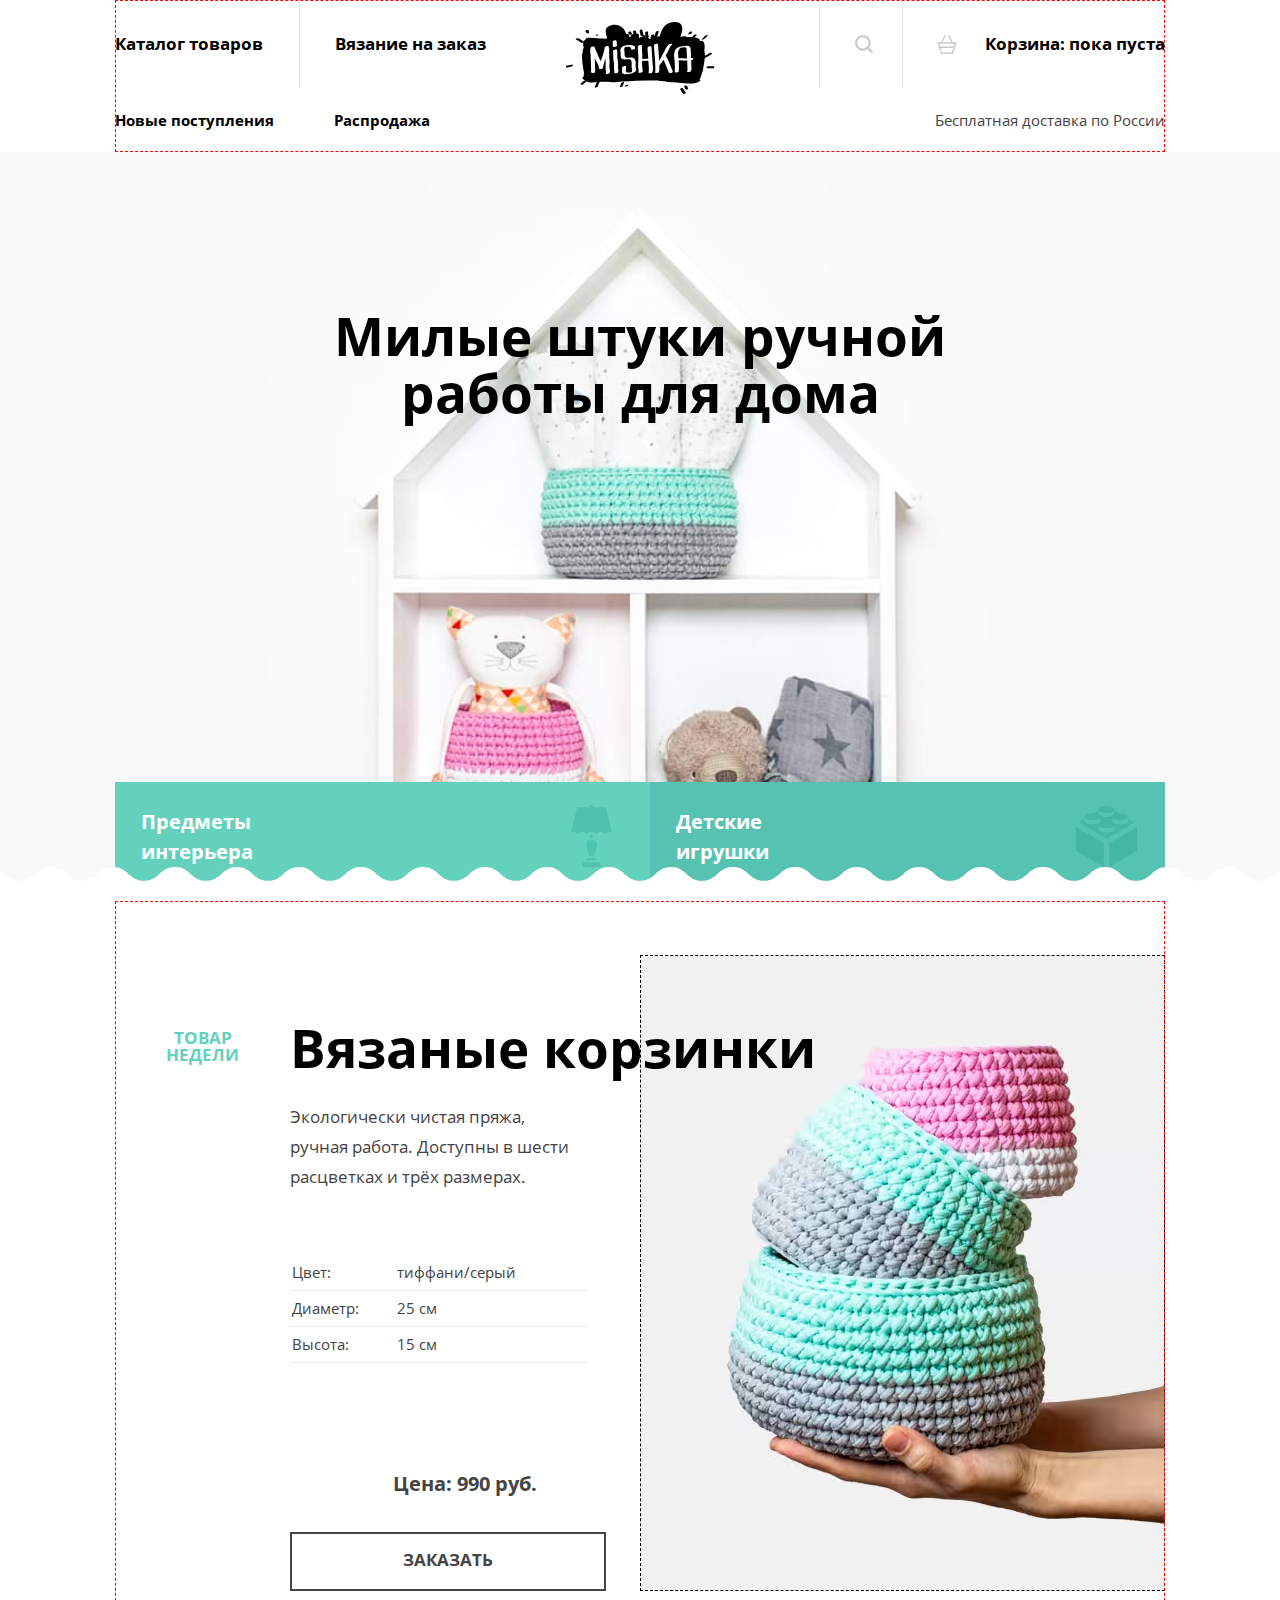
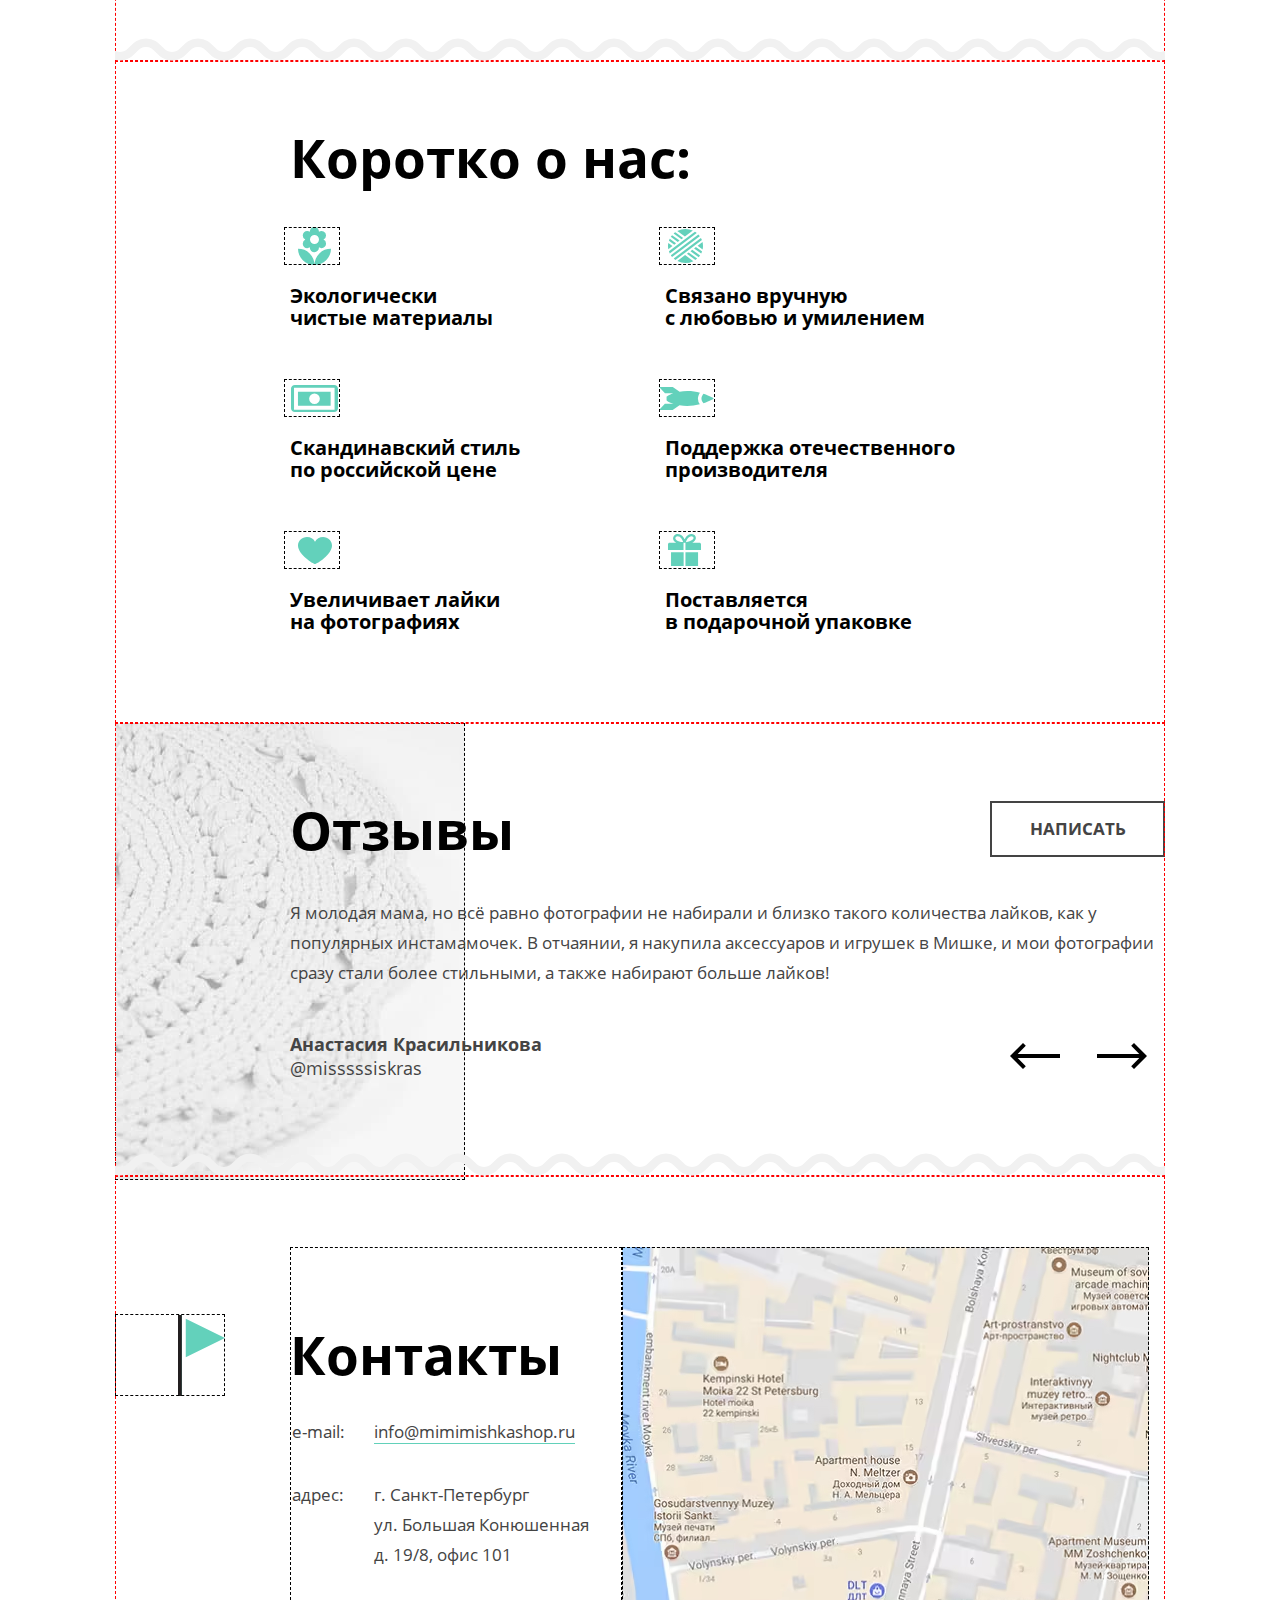
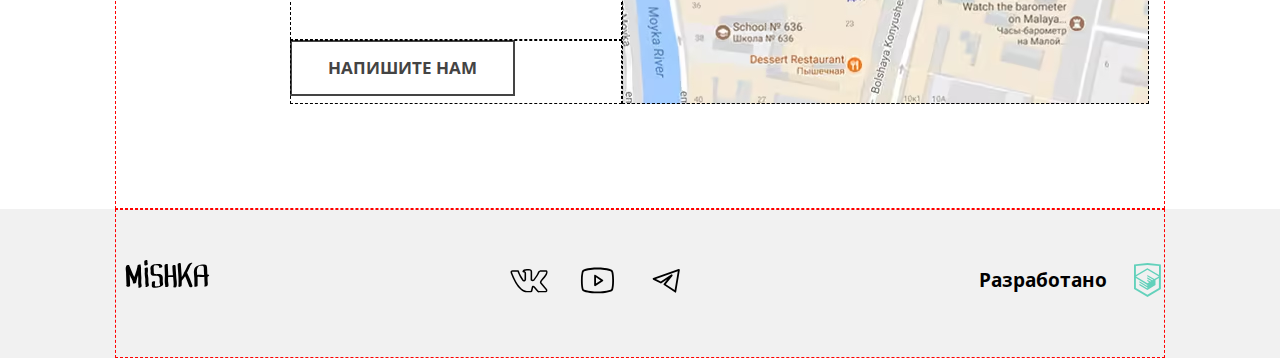
==== commit e0d67727: "Deploying to gh-pages from @ AnnaLuna111/2051093-mishka-26@2824f8dfe89ab4c65bce80af471dc1af3053fb5f " ====
--- a/index.html
+++ b/index.html
@@ -1 +1 @@
-<!DOCTYPE html><html class="page" lang="ru"><head><meta charset="utf-8"><meta name="viewport" content="width=device-width,initial-scale=1"><title>Главная | Мишка | HTML Academy</title><script>function addClass(A){document.documentElement.classList.add(A)}let avif=new Image;function check_webp_feature(a){let e=new Image;e.onload=function(){let A=0<e.width&&0<e.height;a(A)},e.onerror=function(){a(!1)},e.src="[data-uri]"}avif.src="[data-uri]",avif.onload=function(){addClass("avif")},avif.onerror=function(){check_webp_feature(function(A){return addClass(A?"webp":"")})};</script><link rel="stylesheet" href="./css/style.css"></head><body class="page__body main"><header class="main__header header page__centerer"><a class="header__logo logo" href="./index.html"><picture><source media="(min-width: 1150px)" srcset="img/header-logo-desktop.svg"><source media="(min-width: 768px)" srcset="img/header-logo-tablet.svg"><img class="logo__image" src="img/header-logo-mobile.svg" width="85" height="34" alt="Логотип интернет мазагина Мишка."></picture></a><nav class="header__nav nav"><button class="nav__toggle" type="button"><span class="visually-hidden">Открыть меню</span></button><div class="nav__wrapper nav__wrapper--close"><ul class="nav__list site-list"><li class="nav__item site-list__item"><a class="nav__link site-list__link" href="./catalog.html">Каталог товаров</a></li><li class="nav__item site-list__item site-list__item--bordered"><a class="nav__link site-list__link" href="./form.html">Вязание на заказ</a></li></ul><ul class="nav__list user-list"><li class="nav__item user-list__item"><a class="nav__link user-list__link" href="javascript:void(0)"><span class="user-list__text user-list__text--hidden">Поиск по сайту</span></a></li><li class="nav__item user-list__item"><a class="nav__link user-list__link" href="javascript:void(0)">Корзина: пока пуста</a></li></ul><ul class="nav__list promo-list"><li class="promo-list__item"><a class="promo-list__link" href="javascript:void(0)">Новые поступления</a></li><li class="promo-list__item"><a class="promo-list__link" href="javascript:void(0)">Распродажа</a></li></ul><span class="nav__delivery">Бесплатная доставка по России</span></div></nav></header><main class="main__content index-page"><h1 class="visually-hidden">Интернет-магазин "Мишка". Товары для дома ручной работы.</h1><section class="intro"><h2 class="intro__title inner-title">Милые штуки ручной<br>работы для дома</h2><div class="intro__container page__centerer"><ul class="intro__list"><li class="intro__item"><a class="intro__link intro__link--stuff" href="javascript:void(0)">Предметы<br>интерьера</a></li><li class="intro__item"><a class="intro__link intro__link--toy" href="javascript:void(0)">Детские<br>игрушки</a></li></ul></div></section><section class="offer page__centerer"><h2 class="offer__title title">Вязаные корзинки</h2><span class="offer__promo">Товар недели</span><p class="offer__text">Экологически чистая пряжа,<br>ручная работа. Доступны в шести<br>расцветках и трёх размерах.</p><dl class="offer__list"><dt class="offer__item offer__key">Цвет:</dt><dd class="offer__item offer__value">тиффани/серый</dd><dt class="offer__item offer__key">Диаметр:</dt><dd class="offer__item offer__value">25 см</dd><dt class="offer__item offer__key">Высота:</dt><dd class="offer__item offer__value">15 см</dd></dl><div class="offer__container"><picture><source srcset="img/offer-desktop@1x.avif, img/offer-desktop@2x.avif 2x" type="image/avif" media="(min-width: 1150px)"><source srcset="img/offer-tablet@1x.avif, img/offer-tablet@2x.avif 2x" type="image/avif" media="(min-width: 768px)"><source srcset="img/offer-mobile@1x.avif, img/offer-mobile@2x.avif 2x" type="image/avif"><source srcset="img/offer-desktop@1x.webp, img/offer-desktop@2x.webp 2x" type="image/webp" media="(min-width: 1150px)"><source srcset="img/offer-tablet@1x.webp, img/offer-tablet@2x.webp 2x" type="image/webp" media="(min-width: 768px)"><source srcset="img/offer-mobile@1x.webp, img/offer-mobile@2x.webp 2x" type="image/webp"><source srcset="img/offer-desktop@1x.jpg, img/offer-desktop@2x.jpg 2x" type="image/jpg" media="(min-width: 1150px)"><source srcset="img/offer-tablet@1x.jpg, img/offer-tablet@2x.jpg 2x" type="image/jpg" media="(min-width: 768px)"><img class="offer__image" src="img/offer-mobile@1x.jpg" srcset="img/offer-mobile@2x.jpg 2x" width="260" height="315" alt=""></picture></div><span class="offer__price">Цена: 990 руб.</span> <a class="offer__button button" href="javascript:void(0)">Заказать</a></section><section class="about page__centerer"><h2 class="about__title title">Коротко о нас:</h2><ul class="about__list"><li class="about__item about__item--materials">Экологически<br>чистые материалы</li><li class="about__item about__item--handmade">Связано вручную<br>с любовью и умилением</li><li class="about__item about__item--price">Скандинавский стиль<br>по российской цене</li><li class="about__item about__item--production">Поддержка отечественного<br>производителя</li><li class="about__item about__item--likes">Увеличивает лайки<br>на фотографиях</li><li class="about__item about__item--delivery">Поставляется<br>в подарочной упаковке</li></ul></section><section class="review page__centerer"><h2 class="review__title title">Отзывы</h2><ul class="review__list"><li class="review__item"><blockquote class="review__text text">Я молодая мама, но всё равно фотографии не набирали и близко такого количества лайков, как у популярных инстамамочек. В отчаянии, я накупила аксессуаров и игрушек в Мишке, и мои фотографии сразу стали более стильными, а также набирают больше лайков!</blockquote><p class="review__author"><b>Анастасия Красильникова</b><br>@misssssiskras</p></li><li class="review__item visually-hidden"><blockquote class="review__text text">Я сестра молодой мамы, но всё равно фотографии не набирали и близко такого количества лайков, как у популярных инстамамочек. В отчаянии, я накупила аксессуаров и игрушек в Мишке, и мои фотографии сразу стали более стильными, а также набирают больше лайков!</blockquote><p class="review__author"><b>Екатерина Красильникова</b>@misssssiskras2</p></li><li class="review__item visually-hidden"><blockquote class="review__text text">Я двоюродная сестра молодой мамы, но всё равно фотографии не набирали и близко такого количества лайков, как у популярных инстамамочек. В отчаянии, я накупила аксессуаров и игрушек в Мишке, и мои фотографии сразу стали более стильными, а также набирают больше лайков!</blockquote><p class="review__author"><b>Елена Красильникова</b>@misssssiskras3</p></li></ul><div class="review__slider-buttons"><button class="review__slider-button review__prev" type="button"><span class="visually-hidden">Предыдущий отзыв</span></button> <button class="review__slider-button review__next" type="button"><span class="visually-hidden">Следующий отзыв</span></button></div><a class="review__button button" href="javascript:void(0)">Написать</a></section><div class="page__centerer page__centerer--desktop_on"><section class="contacts"><div class="contacts__container"><div class="page__centerer page__centerer--desktop_off"><h2 class="contacts__title title">Контакты</h2><dl class="contacts__list"><dt class="contacts__item contacts__key">e-mail:</dt><dd class="contacts__item contacts__value"><a href="info@mimimishkashop.ru">info@mimimishkashop.ru</a></dd><dt class="contacts__item contacts__key">адрес:</dt><dd class="contacts__item contacts__value">г. Санкт-Петербург<br>ул. Большая Конюшенная<br>д. 19/8, офис 101</dd></dl></div></div><div class="contacts__map"><picture><source srcset="img/map-desktop@1x.avif, img/map-desktop@2x.avif 2x" type="image/avif" media="(min-width: 1150px)"><source srcset="img/map-tablet@1x.avif, img/map-tablet@2x.avif 2x" type="image/avif" media="(min-width: 768px)"><source srcset="img/map-mobile@1x.avif, img/map-mobile@2x.avif 2x" type="image/avif"><source srcset="img/map-desktop@1x.webp, img/map-desktop@2x.webp 2x" type="image/webp" media="(min-width: 1150px)"><source srcset="img/map-tablet@1x.webp, img/map-tablet@2x.webp 2x" type="image/webp" media="(min-width: 768px)"><source srcset="img/map-mobile@1x.webp, img/map-mobile@2x.webp 2x" type="image/webp"><source srcset="img/map-desktop@1x.png, img/map-desktop@2x.png 2x" type="image/png" media="(min-width: 1150px)"><source srcset="img/map-tablet@1x.png, img/map-tablet@2x.png 2x" type="image/png" media="(min-width: 768px)"><img class="contacts__map" src="img/map-mobile@1x.png" srcset="img/map-mobile@2x.png 2x" width="320" height="454" alt="Магазин по адресу: улица Большая Конюшенная дом 19/8 офис 101, город Санкт-Петербург."></picture></div><div class="contacts__container contacts__container--button"><div class="page__centerer page__centerer--desktop_off"><a class="contacts__button button" href="javascript:void(0)">Напишите нам</a></div></div></section></div></main><footer class="main__footer footer"><div class="footer__container page__centerer"><a class="footer__main-logo logo" href="./index.html"><img class="logo__image" src="#" alt="Логотип интернет мазагина Мишка."></a><ul class="footer__list social"><li class="social__item"><a class="social__link social__link--vk" href="https://vk.com/htmlacademy" target="_blank"><span class="visually-hidden">Вконтакте</span></a></li><li class="social__item"><a class="social__link social__link--yt" href="https://www.youtube.com/user/htmlacademyru" target="_blank"><span class="visually-hidden">Ютуб</span></a></li><li class="social__item"><a class="social__link social__link--tg" href="https://t.me/htmlacademy" target="_blank"><span class="visually-hidden">Телеграм</span></a></li></ul><p class="footer__copyright">Разработано <a class="footer__logo" href="https://htmlacademy.ru/intensive/adaptive"><span class="visually-hidden">в HTML-Академии.</span></a></p></div></footer><div class="modal modal--close"><section class="modal__inner cart"><h2 class="cart__title title">Добавить в корзину</h2><form class="cart__form" action="https://echo.htmlacademy.ru" method="get"><fieldset class="cart__filter-group"><legend class="cart__text">Выберите размер:</legend><div class="cart__form-container"><label class="cart__label"><input class="cart__input" type="radio" name="size" value="s"> S</label> <label class="cart__label"><input class="cart__input cart__input--wide" type="radio" name="size" value="m"> M</label> <label class="cart__label"><input class="cart__input" type="radio" name="size" value="l"> L</label></div></fieldset><button class="cart__button button button--colorized" type="submit">Добавить</button></form></section></div></body></html>+<!DOCTYPE html><html class="page" lang="ru"><head><meta charset="utf-8"><meta name="viewport" content="width=device-width,initial-scale=1"><title>Главная | Мишка | HTML Academy</title><script>function addClass(A){document.documentElement.classList.add(A)}let avif=new Image;function check_webp_feature(a){let e=new Image;e.onload=function(){let A=0<e.width&&0<e.height;a(A)},e.onerror=function(){a(!1)},e.src="[data-uri]"}avif.src="[data-uri]",avif.onload=function(){addClass("avif")},avif.onerror=function(){check_webp_feature(function(A){return addClass(A?"webp":"")})};</script><link rel="stylesheet" href="./css/style.css"></head><body class="page__body main"><header class="main__header header page__centerer"><a class="header__logo logo" href="./index.html"><picture><source media="(min-width: 1150px)" srcset="./img/logo.svg#desktop"><source media="(min-width: 768px)" srcset="./img/logo.svg#tablet"><img class="logo__image" width="89" height="35" src="./img/logo.svg#underline" alt="Логотип интернет мазагина Мишка."></picture></a><nav class="header__nav nav"><button class="nav__toggle" type="button"><span class="visually-hidden">Открыть меню</span> <span class="nav__button"></span></button><div class="nav__wrapper nav__wrapper--close"><ul class="nav__list site-list"><li class="nav__item site-list__item"><a class="nav__link site-list__link" href="./catalog.html">Каталог товаров</a></li><li class="nav__item site-list__item site-list__item--bordered"><a class="nav__link site-list__link" href="./form.html">Вязание на заказ</a></li></ul><ul class="nav__list user-list"><li class="nav__item user-list__item"><a class="nav__link user-list__link user-list__link--search" href="javascript:void(0)"><span class="user-list__text user-list__text--hidden">Поиск по сайту</span></a></li><li class="nav__item user-list__item"><a class="nav__link user-list__link user-list__link--cart" href="javascript:void(0)">Корзина: пока пуста</a></li></ul><ul class="nav__list promo-list"><li class="promo-list__item"><a class="promo-list__link" href="javascript:void(0)">Новые поступления</a></li><li class="promo-list__item"><a class="promo-list__link" href="javascript:void(0)">Распродажа</a></li></ul><span class="nav__delivery">Бесплатная доставка по России</span></div></nav></header><main class="main__content index-page"><h1 class="visually-hidden">Интернет-магазин "Мишка". Товары для дома ручной работы.</h1><section class="intro"><h2 class="intro__title inner-title">Милые штуки ручной<br>работы для дома</h2><div class="intro__container page__centerer"><ul class="intro__list"><li class="intro__item"><a class="intro__link intro__link--stuff" href="javascript:void(0)">Предметы<br>интерьера</a></li><li class="intro__item"><a class="intro__link intro__link--toy" href="javascript:void(0)">Детские<br>игрушки</a></li></ul></div></section><section class="offer page__centerer separator"><h2 class="offer__title title">Вязаные корзинки</h2><span class="offer__promo">Товар недели</span><p class="offer__text">Экологически чистая пряжа,<br>ручная работа. Доступны в шести<br>расцветках и трёх размерах.</p><dl class="offer__list"><dt class="offer__item offer__key">Цвет:</dt><dd class="offer__item offer__value">тиффани/серый</dd><dt class="offer__item offer__key">Диаметр:</dt><dd class="offer__item offer__value">25 см</dd><dt class="offer__item offer__key">Высота:</dt><dd class="offer__item offer__value">15 см</dd></dl><div class="offer__container"><picture><source srcset="img/offer-desktop@1x.avif, img/offer-desktop@2x.avif 2x" type="image/avif" media="(min-width: 1150px)"><source srcset="img/offer-tablet@1x.avif, img/offer-tablet@2x.avif 2x" type="image/avif" media="(min-width: 768px)"><source srcset="img/offer-mobile@1x.avif, img/offer-mobile@2x.avif 2x" type="image/avif"><source srcset="img/offer-desktop@1x.webp, img/offer-desktop@2x.webp 2x" type="image/webp" media="(min-width: 1150px)"><source srcset="img/offer-tablet@1x.webp, img/offer-tablet@2x.webp 2x" type="image/webp" media="(min-width: 768px)"><source srcset="img/offer-mobile@1x.webp, img/offer-mobile@2x.webp 2x" type="image/webp"><source srcset="img/offer-desktop@1x.jpg, img/offer-desktop@2x.jpg 2x" type="image/jpg" media="(min-width: 1150px)"><source srcset="img/offer-tablet@1x.jpg, img/offer-tablet@2x.jpg 2x" type="image/jpg" media="(min-width: 768px)"><img class="offer__image" src="img/offer-mobile@1x.jpg" srcset="img/offer-mobile@2x.jpg 2x" width="260" height="315" alt=""></picture></div><span class="offer__price">Цена: 990 руб.</span> <a class="offer__button button" href="javascript:void(0)">Заказать</a></section><section class="about page__centerer"><h2 class="about__title title">Коротко о нас:</h2><ul class="about__list"><li class="about__item about__item--materials">Экологически<br>чистые материалы</li><li class="about__item about__item--handmade">Связано вручную<br>с любовью и умилением</li><li class="about__item about__item--price">Скандинавский стиль<br>по российской цене</li><li class="about__item about__item--production">Поддержка отечественного<br>производителя</li><li class="about__item about__item--likes">Увеличивает лайки<br>на фотографиях</li><li class="about__item about__item--delivery">Поставляется<br>в подарочной упаковке</li></ul></section><section class="review page__centerer separator"><h2 class="review__title title">Отзывы</h2><ul class="review__list"><li class="review__item"><blockquote class="review__text text">Я молодая мама, но всё равно фотографии не набирали и близко такого количества лайков, как у популярных инстамамочек. В отчаянии, я накупила аксессуаров и игрушек в Мишке, и мои фотографии сразу стали более стильными, а также набирают больше лайков!</blockquote><p class="review__author"><b>Анастасия Красильникова</b><br>@misssssiskras</p></li><li class="review__item visually-hidden"><blockquote class="review__text text">Я сестра молодой мамы, но всё равно фотографии не набирали и близко такого количества лайков, как у популярных инстамамочек. В отчаянии, я накупила аксессуаров и игрушек в Мишке, и мои фотографии сразу стали более стильными, а также набирают больше лайков!</blockquote><p class="review__author"><b>Екатерина Красильникова</b>@misssssiskras2</p></li><li class="review__item visually-hidden"><blockquote class="review__text text">Я двоюродная сестра молодой мамы, но всё равно фотографии не набирали и близко такого количества лайков, как у популярных инстамамочек. В отчаянии, я накупила аксессуаров и игрушек в Мишке, и мои фотографии сразу стали более стильными, а также набирают больше лайков!</blockquote><p class="review__author"><b>Елена Красильникова</b>@misssssiskras3</p></li></ul><div class="review__slider-buttons"><button class="review__slider-button review__prev" type="button"><span class="visually-hidden">Предыдущий отзыв</span></button> <button class="review__slider-button review__next" type="button"><span class="visually-hidden">Следующий отзыв</span></button></div><a class="review__button button" href="javascript:void(0)">Написать</a></section><div class="page__centerer page__centerer--desktop_on"><section class="contacts"><div class="contacts__container"><div class="page__centerer page__centerer--desktop_off"><h2 class="contacts__title title">Контакты</h2><dl class="contacts__list"><dt class="contacts__item contacts__key">e-mail:</dt><dd class="contacts__item contacts__value"><a href="info@mimimishkashop.ru">info@mimimishkashop.ru</a></dd><dt class="contacts__item contacts__key">адрес:</dt><dd class="contacts__item contacts__value">г. Санкт-Петербург<br>ул. Большая Конюшенная<br>д. 19/8, офис 101</dd></dl></div></div><div class="contacts__map"><picture><source srcset="img/map-desktop@1x.avif, img/map-desktop@2x.avif 2x" type="image/avif" media="(min-width: 1150px)"><source srcset="img/map-tablet@1x.avif, img/map-tablet@2x.avif 2x" type="image/avif" media="(min-width: 768px)"><source srcset="img/map-mobile@1x.avif, img/map-mobile@2x.avif 2x" type="image/avif"><source srcset="img/map-desktop@1x.webp, img/map-desktop@2x.webp 2x" type="image/webp" media="(min-width: 1150px)"><source srcset="img/map-tablet@1x.webp, img/map-tablet@2x.webp 2x" type="image/webp" media="(min-width: 768px)"><source srcset="img/map-mobile@1x.webp, img/map-mobile@2x.webp 2x" type="image/webp"><source srcset="img/map-desktop@1x.png, img/map-desktop@2x.png 2x" type="image/png" media="(min-width: 1150px)"><source srcset="img/map-tablet@1x.png, img/map-tablet@2x.png 2x" type="image/png" media="(min-width: 768px)"><img class="contacts__map" src="img/map-mobile@1x.png" srcset="img/map-mobile@2x.png 2x" width="320" height="454" alt="Магазин по адресу: улица Большая Конюшенная дом 19/8 офис 101, город Санкт-Петербург."></picture></div><div class="contacts__container contacts__container--button"><div class="page__centerer page__centerer--desktop_off"><a class="contacts__button button" href="javascript:void(0)">Напишите нам</a></div></div></section></div></main><footer class="main__footer footer"><div class="footer__container page__centerer"><a class="footer__main-logo logo" href="./index.html"><svg class="logo__footer" width="102" height="34" role="img" aria-label="Логотип интернет мазагина Мишка."><use href="./img/logo.svg#name" aria-hidden="true"></use></svg></a><ul class="footer__list social"><li class="social__item"><a class="social__link social__link--vk" href="https://vk.com/htmlacademy" target="_blank"><span class="visually-hidden">Вконтакте</span></a></li><li class="social__item"><a class="social__link social__link--yt" href="https://www.youtube.com/user/htmlacademyru" target="_blank"><span class="visually-hidden">Ютуб</span></a></li><li class="social__item"><a class="social__link social__link--tg" href="https://t.me/htmlacademy" target="_blank"><span class="visually-hidden">Телеграм</span></a></li></ul><p class="footer__copyright">Разработано <a class="footer__logo" href="https://htmlacademy.ru/intensive/adaptive"><span class="visually-hidden">в HTML-Академии.</span></a></p></div></footer><div class="modal modal--close"><section class="modal__inner cart"><h2 class="cart__title title">Добавить в корзину</h2><form class="cart__form" action="https://echo.htmlacademy.ru" method="get"><fieldset class="cart__filter-group"><legend class="cart__text">Выберите размер:</legend><div class="cart__form-container"><label class="cart__label"><input class="cart__input" type="radio" name="size" value="s"> S</label> <label class="cart__label"><input class="cart__input cart__input--wide" type="radio" name="size" value="m"> M</label> <label class="cart__label"><input class="cart__input" type="radio" name="size" value="l"> L</label></div></fieldset><button class="cart__button button button--colorized" type="submit">Добавить</button></form></section></div><script src="../js/menu-toggle.js"></script></body></html>--- a/css/style.css
+++ b/css/style.css
@@ -1 +1 @@
-@font-face{font-family:"Open Sans";font-style:normal;font-weight:400;src:url(../fonts/opensans.woff2)format("woff2"),url(../fonts/opensans.woff)format("woff");font-display:swap}@font-face{font-family:"Open Sans";font-style:normal;font-weight:700;src:url(../fonts/opensansbold.woff2)format("woff2"),url(../fonts/opensansbold.woff)format("woff");font-display:swap}:root{--main-font:"Open Sans", "Arial", sans-serif;--base-color:#444444;--main-color:#000000;--accent-color:#63d1bb;--sec-accent-color:#56c3b2;--third-accent-color:#59d5bc;--fourth-accent-color:#46c1ae;--light-color:#ffffff;--light-accent-color:#f1f1f1;--border-color:#ececec;--border-modal-color:#c6c6c6;--accent-dark-color:#149080;--accent-link-color:#62d1ba;--pale-border-color:rgba(0, 0, 0, 0.1);--pale-link-color:rgba(70, 193, 174, 0.1);--pale-button-color:rgba(255, 255, 255, 0.3);--pale-accent-color:rgba(99, 209, 187, 0.3);--pale-main-color:rgba(0, 0, 0, 0.2);--pale-active-color:rgba(0, 0, 0, 0.3);--pale-modal-color:rgba(68, 68, 68, 0.1);--modal-shadow-color:rgba(0, 1, 1, 0.25)}img{max-width:100%;object-fit:contain;object-position:center}.page{font-family:var(--main-font);font-size:15px;line-height:24px;color:var(--base-color);background-color:var(--light-color)}.page__centerer{margin:0 30px;outline:1px dashed red;outline-offset:-1px}@media (min-width:768px){.page__centerer{margin:0 50px}}@media (min-width:1150px){.page__centerer{width:1050px;margin:0 auto}}@media (max-width:1149.99px){.page__centerer--desktop_on{display:contents}}@media (min-width:1150px){.page__centerer--desktop_off{display:contents}}.page__body{margin:0 auto}.visually-hidden{position:absolute;width:1px;height:1px;margin:-1px;border:0;padding:0;white-space:nowrap;-webkit-clip-path:inset(100%);clip-path:inset(100%);clip:rect(0 0 0 0);overflow:hidden}.inner-title{font-size:27px;line-height:30px;font-weight:700;text-align:center;color:var(--main-color)}@media (min-width:768px) and (max-width:1149.99px){.inner-title{font-size:43px;line-height:50px}}@media (min-width:1150px){.inner-title{font-size:53px;line-height:57px}}.title{font-size:25px;line-height:30px;font-weight:700;color:var(--main-color)}@media (min-width:768px) and (max-width:1149.99px){.title{font-size:43px;line-height:50px}}@media (min-width:1150px){.title{font-size:53px;line-height:57px}}.product-title{font-size:17px;font-weight:700;color:var(--main-color)}@media (min-width:768px){.product-title{font-size:20px}}.button,.header a{text-decoration:none}.button{padding:16px;font-size:18px;line-height:20px;font-weight:700;text-align:center;text-transform:uppercase;color:var(--base-color);background:var(--light-color);border:2px solid var(--base-color)}@media (min-width:768px){.button{font-size:17px}}.button:active,.button:hover{color:var(--light-color);background:var(--base-color)}.button:active{color:var(--pale-button-color)}.button--colorized{color:var(--light-color);background:var(--accent-color);border-color:var(--accent-color)}.button--colorized:active,.button--colorized:hover{color:var(--base-color);background:var(--light-color)}.button--colorized:active{color:var(--pale-main-color);border-color:var(--pale-accent-color)}.header{position:relative;display:flex;padding:22px 0}.header a{color:var(--main-color)}.header a:hover{opacity:.6}.header a:active{opacity:.3}@media (min-width:768px){.header{display:block;padding:0}}.header__logo{position:absolute;top:22px;left:36%}@media (min-width:768px) and (max-width:1149.99px){.header__logo{left:0}}@media (min-width:1150px){.header__logo{left:43%}}.header__nav{margin-left:auto}@media (min-width:768px){.header__nav{margin:0}}.nav__toggle,.user-list__link::before{width:40px;height:40px;background:var(--main-color);outline:1px dashed #000;outline-offset:-1px}@media (min-width:768px){.nav__toggle{display:none}}@media (max-width:767.99px){.nav__wrapper{position:absolute;top:79px;left:-30px;right:-30px;display:flex;flex-direction:column;background:var(--light-color);z-index:2}.nav__wrapper--close{display:none}}@media (min-width:768px){.nav__wrapper{display:grid;grid-template-columns:1fr 1fr;grid-template-areas:"user user""site delivery"}}@media (min-width:1150px){.nav__wrapper{gap:0 150px;grid-template-areas:"site user""promo delivery"}}.nav__list{display:flex;flex-direction:column;margin:0;padding:0;font-size:17px;font-weight:700;list-style:none}@media (min-width:768px){.nav__list{flex-direction:row}}.nav__item{padding:27px 30px}@media (--main-color){.nav__item{border-top:1px solid var(--pale-border-color)}}@media (max-width:767.99px){.nav__link{padding-left:46px}}.nav__delivery{display:none}@media (min-width:768px){.nav__delivery{display:block;grid-area:delivery;margin-left:auto;padding:20px 0}}@media (min-width:768px) and (max-width:1149.99px){.site-list{grid-area:site;font-size:15px}.site-list__item{width:167px;padding:20px 0}}@media (min-width:1150px){.site-list__item{width:184px;padding:32px 0}.site-list__item--bordered{padding-left:35px;border-left:1px solid var(--pale-border-color)}}.user-list{grid-area:user}@media (min-width:768px){.user-list{margin-left:auto}.user-list__item{padding:32px 0;border-left:1px solid var(--pale-border-color)}}.user-list__link{position:relative}@media (min-width:768px){.user-list__link{padding-left:82px}}.user-list__link::before{position:absolute;left:0;width:21px;height:21px;opacity:.2;content:""}@media (min-width:768px){.user-list__link::before{left:32px}}.user-list__link:hover::before{background:var(--accent-color);opacity:1}.user-list__link:active::before{background:var(--accent-color);opacity:.3}@media (min-width:768px){.user-list__text--hidden{display:none}}.promo-list{display:none}@media (min-width:1150px){.promo-list{display:flex;grid-area:promo;padding:20px 0;font-size:15px}}.promo-list__item{padding-right:60px}.logo__image{width:85px;height:34px}@media (min-width:768px) and (max-width:1149.99px){.logo__image{width:113px;height:46px}}@media (min-width:1150px){.logo__image{width:149px;height:72px}}.main{display:flex;flex-direction:column}.main__content{flex-grow:1}.intro{position:relative;padding-bottom:133px;background:var(--light-accent-color) no-repeat center/cover;text-align:center}@media (min-width:768px){.intro{padding-bottom:0}}@media all{.intro{background-image:-webkit-image-set(url(../img/intro-mobile@1x.jpg)1x,url(../img/intro-mobile@2x.jpg)2x);background-image:image-set(url(../img/intro-mobile@1x.jpg)1x,url(../img/intro-mobile@2x.jpg)2x)}}@media (min-width:768px){.intro{background-image:-webkit-image-set(url(../img/intro-tablet@1x.jpg)1x,url(../img/intro-tablet@2x.jpg)2x);background-image:image-set(url(../img/intro-tablet@1x.jpg)1x,url(../img/intro-tablet@2x.jpg)2x)}}@media (min-width:1150px){.intro{background-image:-webkit-image-set(url(../img/intro-desktop@1x.jpg)1x,url(../img/intro-desktop@2x.jpg)2x);background-image:image-set(url(../img/intro-desktop@1x.jpg)1x,url(../img/intro-desktop@2x.jpg)2x)}}.intro__title{margin:0;padding:80px 30px 324px}@media (min-width:768px){.intro__title{padding:155px 50px 480px}}.intro__container{position:absolute;left:0;right:0;bottom:0}@media (max-width:767.99px){.intro__container{left:-30px;right:-30px}}.intro__list{display:flex;flex-direction:column;margin:0;padding:0;text-align:left;list-style:none}@media (min-width:768px){.intro__list{flex-direction:row}.intro__list .intro__item{flex-grow:1}}.intro__link{position:relative;display:block;padding:24px 30px 31px;font-size:19px;font-weight:700;color:var(--light-color);text-decoration:none}.intro__link::after{position:absolute;top:21px;right:27px;width:60px;height:62px;background:var(--accent-dark-color);opacity:.5;outline:1px dashed #000;outline-offset:-1px;content:""}.intro__link:hover{padding-bottom:36px}.intro__link:hover::after{opacity:.7}.intro__link:active::after{opacity:.3}@media (min-width:768px){.intro__link{padding:25px 26px 34px;font-size:20px;line-height:30px}.intro__link:hover{margin-top:-5px;padding-bottom:39px}}.intro__link--stuff{background:var(--accent-color)}.intro__link--stuff:active,.intro__link--stuff:hover{background:var(--third-accent-color)}.intro__link--toy{background:var(--sec-accent-color)}.footer a:hover::after,.intro__link--toy:active,.intro__link--toy:hover{background:var(--fourth-accent-color)}.offer{display:flex;flex-direction:column;padding:30px 0 36px}@media (min-width:768px){.offer{display:grid;grid-template-columns:2fr 1fr 1fr;grid-template-areas:"title title promo""text image image""table image image""price image image""button image image";padding:40px 0 50px}}@media (min-width:1150px){.offer{grid-template-columns:1fr 2fr 3fr;grid-template-areas:"promo title image""promo text image""promo table image""promo price image""promo button image";padding:54px 0 70px}}.offer__title{margin:0 0 4px;grid-area:title}@media (min-width:768px) and (max-width:1149.99px){.offer__title{margin-bottom:38px}}@media (min-width:1150px){.offer__title{grid-column:2/4;margin:64px 0 35px}}.offer__promo{font-size:17px;line-height:20px;font-weight:700;text-transform:uppercase;color:var(--accent-color);grid-area:promo}@media (min-width:768px){.offer__promo{margin-top:74px;width:100px;line-height:17px;text-align:center;justify-self:center}}@media (min-width:768px) and (max-width:1149.99px){.offer__promo{margin:10px 13px 0 0;justify-self:end}}.offer__text{grid-area:text}@media (min-width:768px){.offer__text{margin:-12px 0 48px;font-size:17px;line-height:30px}}@media (min-width:1150px){.offer__text{margin-bottom:60px}}.offer__list{display:grid;grid-template-columns:30% 55%;margin:0 0 28px;grid-area:table}@media (min-width:768px) and (max-width:1149.99px){.offer__list{grid-template-columns:30% 60%;margin-bottom:57px}}@media (min-width:1150px){.offer__list{margin-bottom:109px}}.offer__item{margin:0;padding:7px 2px;line-height:20px;border-bottom:1px solid var(--border-color)}.offer__container{grid-area:image;z-index:-1}.about__item::before,.offer__image{outline:1px dashed #000;outline-offset:-1px}.offer__image{display:block;width:260px;height:315px;margin-bottom:25px}@media (min-width:768px){.offer__image{width:334px;height:404px;margin:0 0 0 auto}}@media (min-width:1150px){.offer__image{width:525px;height:636px}}.offer__price{display:block;margin-bottom:25px;font-size:17px;line-height:24px;font-weight:700;text-align:center;grid-area:price}@media (min-width:768px){.offer__price{margin-bottom:33px;font-size:20px}}.offer__button{grid-area:button}@media (min-width:768px){.offer__button{display:inline-block;width:80%}}.about{padding:31px 0}@media (min-width:768px){.about{padding:43px 0 83px}}@media (min-width:1150px){.about{padding:68px 0 90px}}.about__title{margin:0 0 28px}@media (min-width:768px){.about__title{margin-bottom:41px}}@media (min-width:1150px){.about__title{margin-left:175px}}.about__list{display:grid;grid-template-columns:1fr 1fr;gap:50px;padding:0;list-style:none}@media (max-width:767.99px){.about__list{display:flex;flex-wrap:wrap}}@media (min-width:1150px){.about__list{margin:0 175px}}.about__item{display:flex;flex-direction:column;gap:20px;font-size:17px;line-height:20px;font-weight:700;color:var(--main-color)}@media (max-width:767.99px){.about__item:nth-of-type(2n+2){order:1}}@media (min-width:768px){.about__item{font-size:20px;line-height:22px}}.about__item::before{width:55px;height:38px;background:var(--accent-color);content:""}.review{position:relative;display:flex;flex-direction:column;padding:27px 0}@media (min-width:768px){.review{display:grid;grid-template-columns:auto 175px;grid-template-areas:"title button""text text";padding:82px 0 47px}.review::before{position:absolute;top:0;left:-50px;width:350px;height:457px;background:no-repeat center/cover;content:"";outline:1px dashed #000;outline-offset:-1px;z-index:-1}}@media (min-width:768px) and (min-width:768px){.review::before{background-image:-webkit-image-set(url(../img/review-tablet@1x.jpg)1x,url(../img/review-tablet@2x.jpg)2x);background-image:image-set(url(../img/review-tablet@1x.jpg)1x,url(../img/review-tablet@2x.jpg)2x)}}@media (min-width:1150px){.review{padding:78px 0 96px 175px;box-sizing:border-box}.review::before{left:0}}.review__title{margin:0;grid-area:title}@media (min-width:768px){.review__title{margin-bottom:40px}}.review__list{margin:0 0 30px;padding:0;list-style:none;grid-area:text}@media (min-width:768px){.review__list{margin:0}}.review__text{margin:0 0 33px;line-height:30px}@media (min-width:768px){.review__text{margin-bottom:61px;font-size:17px}}@media (min-width:1150px){.review__text{margin-bottom:44px}}.review__author{margin:0;font-size:17px;grid-area:author}@media (min-width:768px){.review__author{font-size:18px}}@media (min-width:768px) and (max-width:1149.99px){.review__author{margin-bottom:10px}}.review__slider-buttons{display:flex;margin-bottom:38px}@media (min-width:768px){.review__slider-buttons{position:absolute;bottom:60px;right:16px;margin:0}}@media (min-width:1150px){.review__slider-buttons{bottom:96px;right:18px}}.review__slider-button{position:relative;display:inline-block;flex-grow:1;padding:13px 38px;width:26px;height:50px;border:1px solid var(--border-color)}.review__slider-button::after{position:absolute;top:0;left:0;width:100%;height:100%;content:"";background:var(--main-color)}.review__slider-button:hover::after{opacity:.6}.review__slider-button:active::after{opacity:.3}@media (min-width:768px){.review__slider-button{margin-left:37px;border:0}}.review__button{margin-bottom:18px;grid-area:button}@media (min-width:768px){.review__button{align-self:start}}.contacts{padding:38px 0}@media (min-width:768px){.contacts{padding:68px 0 57px}}@media (min-width:1150px){.contacts{padding:71px 0 105px 175px;box-sizing:border-box;display:grid;grid-template-columns:2fr 3fr;grid-template-areas:"contacts map""button map"}}.contacts__container{display:flex;flex-direction:column;outline:1px dashed #000;outline-offset:-1px;grid-area:contacts}.contacts__container--button{grid-area:button;align-items:center}.contacts__title{position:relative;margin:0 0 28px}@media (min-width:768px){.contacts__title{margin-bottom:49px}.contacts__title::before{position:absolute;top:-12px;right:50px;width:47px;height:81px;content:"";outline:1px dashed #000;outline-offset:-1px}}@media (min-width:1150px){.contacts__title{margin:79px 0 34px}.contacts__title::before{left:-112px}}.contacts__list{display:grid;grid-template-columns:76px 185px;margin:0 0 62px}@media (min-width:768px) and (max-width:1149.99px){.contacts__list{grid-template-columns:1fr 3fr 1fr 3fr;margin-bottom:49px}}@media (min-width:1150px){.contacts__list{grid-template-columns:82px 250px;gap:33px 0}}.contacts__item{margin:0;padding:20px 2px;font-size:14px;line-height:30px}.contacts__item a{color:inherit;text-decoration:none;border-bottom:1px solid var(--accent-link-color)}.contacts__item a:active,.contacts__item a:hover{color:var(--fourth-accent-color);border-color:var(--fourth-accent-color)}.contacts__item a:active{border-color:var(--pale-link-color)}@media (min-width:768px){.contacts__item{font-size:17px;padding:0 2px}}@media (min-width:768px) and (max-width:1149.99px){.contacts__item{padding:0}}.contacts__map{width:100%;height:455px;outline:1px dashed #000;outline-offset:-1px;grid-area:map}@media (min-width:768px){.contacts__map{height:457px}}@media (min-width:1150px){.contacts__map{width:527px;height:457px}}.contacts__button{display:inline-block;margin-top:42px}@media (min-width:768px) and (max-width:1149.99px){.contacts__button{margin-top:55px;padding:16px 30px}}@media (min-width:1150px){.contacts__button{margin:0 auto 0 0;padding:16px 36px}}.catalog-page__inner{background:var(--light-accent-color)}.catalog-page__title{margin:0;padding:73px 0}@media (min-width:768px){.catalog-page__title{padding:101px 0 75px}}@media (min-width:1150px){.catalog-page__title{padding:102px 0 95px}}.catalog-page__product{background:var(--light-color)}.product{display:flex;flex-direction:column;gap:30px;padding:30px 0 55px}@media (min-width:768px) and (max-width:1149.99px){.product{padding:65px 0}}@media (min-width:1150px){.product{padding:110px 0 105px}}.product__list{display:flex;flex-wrap:wrap;justify-content:center;gap:30px;margin:0 0 30px;padding:0;list-style:none}@media (min-width:768px) and (max-width:1149.99px){.product__list{gap:54px;margin-bottom:54px}}@media (min-width:1150px){.product__list{justify-content:space-between;margin-bottom:57px}}.product-card{display:flex;flex-direction:column;width:260px}@media (min-width:768px) and (max-width:1149.99px){.product-card{flex-direction:row;width:668px}}@media (min-width:1150px){.product-card{width:316px}}.product-card__image{display:block;flex-shrink:0;width:260px;height:195px;outline:1px dashed #000;outline-offset:-1px}@media (min-width:768px) and (max-width:1149.99px){.product-card__image{width:334px;height:334px}}@media (min-width:1150px){.product-card__image{width:316px;height:462px}}.product-card__wrapper{display:flex;flex-direction:column;padding:28px;border:1px solid var(--border-color);box-sizing:border-box}.product-card__wrapper:hover{box-shadow:0 6px 10px var(--pale-border-color)}.product-card__wrapper:active,.product-card__wrapper:focus-within{box-shadow:0 3px 5px var(--pale-border-color)}@media (min-width:768px) and (max-width:1149.99px){.product-card__wrapper{width:334px}}@media (min-width:1150px){.product-card__wrapper{height:100%}}.product-card__title{margin:0}.product-card__link{margin-bottom:6px;color:inherit;text-decoration:none}.product-card__link:hover{opacity:.6}.product-card__link:active{opacity:.3}.product-card__text{margin:0 0 17px;font-size:13px;line-height:30px}@media (min-width:768px){.product-card__text{font-size:15px}}.product-card__footer-conatiner{display:flex;justify-content:space-between;margin-top:auto;padding-top:23px;border-top:1px solid var(--border-color)}.product-card__price{font-weight:700;color:var(--main-color)}@media (min-width:768px){.product-card__price{font-size:17px}}.product-card__button{position:relative;width:20px;height:20px}.product-card__button::after{position:absolute;width:100%;height:100%;content:"";background:var(--pale-main-color);outline:1px dashed #000;outline-offset:-1px}.product-card__button:hover::after{background:var(--accent-color)}.product-card__button:active::after{background:var(--pale-accent-color)}.production{display:flex;flex-direction:column;box-sizing:border-box;border:1px solid var(--border-color)}@media (min-width:1150px){.production{display:grid;grid-template-columns:683px auto;grid-template-areas:"video title""video content";width:100%}}.production:hover{box-shadow:0 6px 10px var(--pale-border-color)}.production:active,.production:focus-within{box-shadow:0 3px 5px var(--pale-border-color)}.production__container{display:flex;flex-direction:column;padding:21px 30px;grid-area:content}@media (min-width:768px) and (max-width:1149.99px){.production__container{padding:12px 40px}}@media (min-width:1150px){.production__container{padding:13px 57px 13px 79px}}.production__container--title{grid-area:title}@media (max-width:767.99px){.production__container--title{padding-right:0}}.production__title{display:flex;gap:25px;align-items:center;margin:0 0 5px}@media (min-width:768px){.production__title{margin:29px 0 0;gap:33px}}@media (min-width:1150px){.production__title{margin-top:47px;flex-direction:column;gap:27px;align-items:flex-start}}.production__title::before{width:32px;height:32px;background:var(--accent-color);outline:1px dashed #000;outline-offset:-1px;content:""}.production__video{align-self:center;width:260px;height:150px;outline:1px dashed #000;outline-offset:-1px}@media (min-width:768px) and (max-width:1149.99px){.production__video{order:-1;width:668px;height:450px}}@media (min-width:1150px){.production__video{width:683px;height:455px;grid-area:video}}.production__text{margin:14px 0 40px;font-size:13px}@media (min-width:768px){.production__text{font-size:15px;margin-top:0}}@media (min-width:1150px){.production__text{margin-bottom:50px}}.production__button{margin:0 4px 12px;line-height:16px}@media (min-width:768px) and (max-width:1149.99px){.production__button{margin:0 2px 34px}}@media (min-width:1150px){.production__button{margin:0 0 47px}}.order-page__inner{background:var(--light-accent-color)}.order-page__title{margin:0;padding:73px 22px}.order{background:var(--light-color);padding-bottom:55px}@media (min-width:768px){.order{padding:50px 0}}.order__text{padding:17px 0 15px;font-size:13px}@media (min-width:768px){.order__text{font-size:17px;line-height:30px;padding:4px 0 15px}}@media (min-width:1150px){.order__text{box-sizing:border-box;padding-left:175px;padding-right:190px}}.form{display:flex;flex-direction:column}@media (min-width:768px){.form__wrapper,.form__wrapper input{background:var(--light-accent-color)}}.form__filter-group{display:grid;padding:15px 0;outline:1px dashed #000;outline-offset:-1px}@media (min-width:768px){.form__filter-group{grid-template-columns:1fr 3fr;align-items:baseline;padding:50px 0}}@media (min-width:1150px){.form__filter-group{grid-template-columns:1fr 4fr;padding-right:175px;box-sizing:border-box}}.form__filter-title{display:flex;gap:20px;align-items:center;margin:0 0 25px;font-size:17px;line-height:16px;font-weight:700;text-transform:uppercase;color:var(--accent-color)}.form__filter-title::after{flex-grow:1;height:1px;background:var(--accent-link-color);content:""}@media (min-width:768px){.form__filter-title::after{display:none}}@media (min-width:1150px){.form__filter-title{padding-left:47px}}.form__filter-list{display:grid;gap:20px;margin:0;padding:0;list-style:none}@media (min-width:768px){.form__filter-list--checkbox{grid-template-columns:1fr 1fr}}@media (min-width:1150px){.form__filter-list--checkbox{grid-template-columns:1fr 1fr 1fr}}.form__filter-item{margin-bottom:15px}.form__text{font-size:17px;line-height:18px;color:var(--main-color)}@media (min-width:768px){.form__text{font-size:19px}}.form__filter-container{display:flex;flex-direction:column}.form__filter-label{font-weight:700;margin-top:16px}@media (min-width:768px){.form__filter-label{display:flex;gap:25px;align-items:baseline}}.form__filter-icon{position:relative;margin-bottom:20px}.form__filter-icon::before{position:absolute;top:12px;right:3px;width:32px;height:24px;background:var(--pale-main-color);content:"";z-index:100}@media (min-width:768px){.form__filter-icon::before{top:17px;right:22px}}@media (min-width:1150px){.form__filter-icon::before{right:4px}}.form__filter-icon:active::before,.form__filter-icon:hover::before{background:var(--accent-link-color)}.form__filter-input{width:100%;padding:17px 0;font-family:inherit;color:var(--base-color);border:0;border-bottom:2px solid var(--main-color);box-sizing:border-box}.form__filter-input::placeholder,.form__filter-text::placeholder{color:var(--pale-main-color)}.filter__input:hover::before,.form__filter-input:active,.form__filter-input:hover,.form__filter-text:active,.form__filter-text:hover{border-color:var(--accent-link-color)}@media (min-width:768px){.form__filter-input{padding:17px}}.form__filter-text{padding:17px;font-family:inherit;border:2px solid var(--base-color)}.form__container{display:flex;flex-direction:column;gap:30px}@media (min-width:768px){.form__container{flex-direction:row;justify-content:space-between;align-items:baseline}}@media (min-width:1150px){.form__container{padding:0 175px;box-sizing:border-box}}.form__tip{font-size:14px;line-height:16px}@media (min-width:768px){.form__tip{font-size:17px;line-height:30px;order:2}.form__button{padding:18px 32px}}.filter__label{display:flex;align-items:center;gap:23px}@media (min-width:768px){.filter__label{gap:30px}}.filter__label--radio{gap:19px}@media (min-width:768px){.filter__label--radio{gap:26px}}.filter__input{position:relative;margin:0;-webkit-appearance:none;appearance:none}.filter__input::before{box-sizing:border-box;content:"";display:block;width:42px;height:42px;border:2px solid var(--base-color)}.filter__input:active::before{border-color:var(--pale-active-color)}.filter__input--radio::before{border-radius:50%}.filter__input--radio:checked::after{position:absolute;top:12px;left:12px;width:18px;height:18px;background:var(--accent-link-color);border-radius:50%;content:""}.filter__input--checkbox::before{width:38px;height:38px}.filter__input--checkbox:checked::after{position:absolute;top:9px;left:9px;width:19px;height:9px;border-left:2px solid var(--main-color);border-bottom:2px solid var(--main-color);transform:rotate(-45deg);content:""}.footer{background-color:var(--light-accent-color)}.footer a{position:relative}.footer a::after{position:absolute;top:0;left:0;width:100%;height:100%;content:"";z-index:2}.footer a:active::after{background:var(--fourth-accent-color);opacity:.3}.footer__container{display:flex;flex-direction:column;align-items:center;padding:25px 0}@media (min-width:768px){.footer__container{flex-direction:row;justify-content:space-between;padding:51px 0 58px}}@media (max-width:767.99px){.footer__container{position:relative}.footer__container::before{position:absolute;top:93px;width:100%;height:1px;background:var(--pale-border-color);content:"";z-index:4}}.footer__main-logo{display:none}@media (min-width:768px){.footer__main-logo{display:block}.footer__main-logo::after{background:var(--main-color)}}.footer__list{margin:0;padding:0}@media (max-width:767.99px){.footer__list{padding-bottom:28px}}.footer__copyright{display:flex;gap:27px;align-items:center;margin:0;font-size:19px;line-height:18px;font-weight:700;color:var(--main-color)}@media (max-width:767.99px){.footer__copyright{margin:22px 0 0}}.footer__logo{display:block;width:27px;height:34px}.footer__logo::after{background:var(--accent-color)}.social{display:flex;gap:29px;list-style:none}.social__item{box-sizing:border-box}.social__link{display:block;width:40px;height:40px}.social__link::after{background:var(--main-color)}.modal{position:fixed;top:0;left:0;display:flex;width:100%;height:100%;background:rgba(255,255,255,.9)}.modal--close{display:none}.modal__inner{position:relative;margin:auto;padding:28px 28px 46px;background:var(--light-color);border:2px solid var(--border-modal-color);box-shadow:0 5px 10px var(--modal-shadow-color);box-sizing:border-box}@media (min-width:768px){.modal__inner{padding:38px 95px 46px}}.cart{width:320px}@media (min-width:768px){.cart{width:566px}}.cart__title{margin:0 50px 14px;text-transform:uppercase;text-align:center}@media (min-width:768px){.cart__title{margin:0 0 11px;font-size:30px;line-height:57px}}.cart__form{display:flex;flex-direction:column}@media (min-width:768px){.cart__form{padding:0 13px}}.cart__filter-group{margin-bottom:31px;padding:0;border:0}.cart__text{margin:0 auto 20px;padding:0;font-size:15px;line-height:30px}@media (min-width:768px){.cart__text{font-size:17px}}.cart__form-container{display:flex;justify-content:space-between}.cart__label{position:relative;padding:18px 36px;font-size:17px;line-height:16px;font-weight:700}@media (min-width:768px){.cart__label{padding:18px 54px 18px 50px}}.cart__input{position:absolute;top:-4px;left:-6px;-webkit-appearance:none;appearance:none}.cart__input--wide{left:-2px}.cart__input::before{position:absolute;top:0;left:0;width:82px;height:52px;box-sizing:border-box;border:2px solid var(--pale-modal-color);content:""}@media (min-width:768px){.cart__input::before{width:112px}}.cart__input:hover::before{border-color:var(--base-color)}.cart__input:active::before{border-color:var(--accent-link-color)}+@font-face{font-family:"Open Sans";font-style:normal;font-weight:400;src:url(../fonts/opensans.woff2)format("woff2"),url(../fonts/opensans.woff)format("woff");font-display:swap}@font-face{font-family:"Open Sans";font-style:normal;font-weight:700;src:url(../fonts/opensansbold.woff2)format("woff2"),url(../fonts/opensansbold.woff)format("woff");font-display:swap}:root{--main-font:"Open Sans", "Arial", sans-serif;--base-color:#444444;--main-color:#000000;--accent-color:#63d1bb;--sec-accent-color:#56c3b2;--third-accent-color:#59d5bc;--fourth-accent-color:#46c1ae;--light-color:#ffffff;--light-accent-color:#f1f1f1;--border-color:#ececec;--border-modal-color:#c6c6c6;--accent-dark-color:#149080;--accent-link-color:#62d1ba;--pale-border-color:rgba(0, 0, 0, 0.1);--pale-link-color:rgba(70, 193, 174, 0.1);--pale-button-color:rgba(255, 255, 255, 0.3);--pale-accent-color:rgba(99, 209, 187, 0.3);--pale-main-color:rgba(0, 0, 0, 0.2);--pale-active-color:rgba(0, 0, 0, 0.3);--pale-hover-color:rgba(0, 0, 0, 0.6);--pale-modal-color:rgba(68, 68, 68, 0.1);--modal-shadow-color:rgba(0, 1, 1, 0.25)}img{max-width:100%;object-fit:contain;object-position:center}.page{font-family:var(--main-font);font-size:15px;line-height:24px;color:var(--base-color);background-color:var(--light-color)}.page__centerer{margin:0 30px;outline:1px dashed red;outline-offset:-1px}@media (min-width:768px){.page__centerer{margin:0 50px}}@media (min-width:1150px){.page__centerer{width:1050px;margin:0 auto}}@media (max-width:1149.99px){.page__centerer--desktop_on{display:contents}}@media (min-width:1150px){.page__centerer--desktop_off{display:contents}}.page__body{margin:0 auto}.visually-hidden{position:absolute;width:1px;height:1px;margin:-1px;border:0;padding:0;white-space:nowrap;-webkit-clip-path:inset(100%);clip-path:inset(100%);clip:rect(0 0 0 0);overflow:hidden}.inner-title{font-size:27px;line-height:30px;font-weight:700;text-align:center;color:var(--main-color)}@media (min-width:768px) and (max-width:1149.99px){.inner-title{font-size:43px;line-height:50px}}@media (min-width:1150px){.inner-title{font-size:53px;line-height:57px}}.title{font-size:25px;line-height:30px;font-weight:700;color:var(--main-color)}@media (min-width:768px) and (max-width:1149.99px){.title{font-size:43px;line-height:50px}}@media (min-width:1150px){.title{font-size:53px;line-height:57px}}.product-title{font-size:17px;font-weight:700;color:var(--main-color)}@media (min-width:768px){.product-title{font-size:20px}}.button,.header a{text-decoration:none}.button{padding:16px;font-size:18px;line-height:20px;font-weight:700;text-align:center;text-transform:uppercase;color:var(--base-color);background:var(--light-color);border:2px solid var(--base-color)}@media (min-width:768px){.button{font-size:17px}}.button:active,.button:hover{color:var(--light-color);background:var(--base-color)}.button:active{color:var(--pale-button-color)}.button--colorized{color:var(--light-color);background:var(--accent-color);border-color:var(--accent-color)}.button--colorized:active,.button--colorized:hover{color:var(--base-color);background:var(--light-color)}.button--colorized:active{color:var(--pale-main-color);border-color:var(--pale-accent-color)}.separator::after{position:absolute;bottom:0;left:-30px;right:-30px;width:120%;height:6px;background:url(../icons/stack.svg#cosin)repeat-x bottom;background-size:16px 6px;z-index:2;content:""}@media (min-width:768px) and (max-width:1149.99px){.separator::after{left:-50px;right:-50px;height:17px;background-size:38px 17px}}@media (min-width:1150px){.separator::after{left:0;right:0;width:100%;height:23px;background-size:52px 23px}}.header{position:relative;display:flex;padding:22px 0}.header a{color:var(--main-color)}.header a:hover{color:var(--pale-hover-color)}.header a:active{color:var(--pale-active-color)}@media (min-width:768px){.header{display:block;padding:0}}.header__logo{position:absolute;top:22px;left:50%;transform:translate(-50%)}@media (min-width:768px) and (max-width:1149.99px){.header__logo{left:0}}@media (min-width:1150px){.header__logo{left:50%;transform:translate(-50%)}}.header__nav{margin-left:auto}@media (min-width:768px){.header__nav{margin:0}}.nav__toggle{width:40px;height:40px;padding:8px;background:var(--light-color);outline:1px dashed #000;outline-offset:-1px;display:flex;align-items:center}@media (min-width:768px){.nav__toggle{display:none}}.nav__button{position:relative;width:20px;height:2px;background:var(--main-color);transition:.25s ease-in-out}.nav__button::after,.nav__button::before{position:absolute;top:-6px;left:0;content:"";width:20px;height:2px;background:var(--main-color)}.nav__button::after{top:6px}.nav__toggle--open .nav__button{background:0 0}.nav__toggle--open .nav__button::before{width:120%;transform:rotate(45deg);top:0;left:-2px}.nav__toggle--open .nav__button::after{width:120%;transform:rotate(-45deg);top:0;left:-2px}@media (max-width:767.99px){.nav__wrapper{position:absolute;top:79px;left:-30px;right:-30px;display:flex;flex-direction:column;background:var(--light-color);z-index:2}.nav__wrapper--close{display:none}}@media (min-width:768px){.nav__wrapper{display:grid;grid-template-columns:1fr 1fr;grid-template-areas:"user user""site delivery"}}@media (min-width:1150px){.nav__wrapper{gap:0 150px;grid-template-areas:"site user""promo delivery"}}.nav__list{display:flex;flex-direction:column;margin:0;padding:0;font-size:17px;font-weight:700;list-style:none}@media (min-width:768px){.nav__list{flex-direction:row}}.nav__item{padding:27px 30px}@media (max-width:767.99px){.nav__item{border-top:1px solid var(--pale-border-color)}.nav__link{padding-left:46px}}.nav__delivery{display:none}@media (min-width:768px){.nav__delivery{display:block;grid-area:delivery;margin-left:auto;padding:20px 0}}@media (min-width:768px) and (max-width:1149.99px){.site-list{grid-area:site;font-size:15px}.site-list__item{width:167px;padding:20px 0}}@media (min-width:1150px){.site-list__item{width:184px;padding:32px 0}.site-list__item--bordered{padding-left:35px;border-left:1px solid var(--pale-border-color)}}.user-list{grid-area:user}@media (min-width:768px){.user-list{margin-left:auto}.user-list__item{padding:32px 0;border-left:1px solid var(--pale-border-color)}}.user-list__link{position:relative}@media (min-width:768px){.user-list__link{padding-left:82px}}.user-list__link::before{position:absolute;left:0;width:24px;height:24px;background-color:var(--pale-main-color);content:""}@media (min-width:768px){.user-list__link::before{left:32px}}.user-list__link--search::before{-webkit-mask:url(../icons/stack.svg#search-icon)no-repeat center/contain;mask:url(../icons/stack.svg#search-icon)no-repeat center/contain}.user-list__link--cart::before{-webkit-mask:url(../icons/stack.svg#cart-icon)no-repeat center/contain;mask:url(../icons/stack.svg#cart-icon)no-repeat center/contain}.user-list__link:hover::before{background-color:var(--accent-color)}.user-list__link:active::before{background-color:var(--pale-accent-color)}@media (min-width:768px){.user-list__text--hidden{display:none}}.promo-list{display:none}@media (min-width:1150px){.promo-list{display:flex;grid-area:promo;padding:20px 0;font-size:15px}}.promo-list__item{padding-right:60px}.logo:hover{opacity:.6}.logo:active{opacity:.3}.logo__image{display:block;width:100px;height:35px}@media (min-width:768px) and (max-width:1149.99px){.logo__image{width:113px;height:46px}}@media (min-width:1150px){.logo__image{width:149px;height:72px}}.logo__footer:hover{--logo-color:#46c1ae}.logo__footer:active{--logo-color:#46c1ae;opacity:.3}.main{display:flex;flex-direction:column}.main__content{flex-grow:1}.intro{position:relative;padding-bottom:133px;background:var(--light-accent-color) no-repeat center/cover;text-align:center}.intro::after{position:absolute;bottom:0;left:0;right:0;width:100%;height:24px;z-index:10;content:""}@media (min-width:768px){.intro{padding-bottom:0}.intro::after{background:url(../icons/stack.svg#wave)repeat-x bottom;background-size:39px 24px}}@media (min-width:1150px){.intro::after{height:34px;background-size:62px 34px}}@media all{.intro{background-image:-webkit-image-set(url(../img/intro-mobile@1x.jpg)1x,url(../img/intro-mobile@2x.jpg)2x);background-image:image-set(url(../img/intro-mobile@1x.jpg)1x,url(../img/intro-mobile@2x.jpg)2x)}}@media (min-width:768px){.intro{background-image:-webkit-image-set(url(../img/intro-tablet@1x.jpg)1x,url(../img/intro-tablet@2x.jpg)2x);background-image:image-set(url(../img/intro-tablet@1x.jpg)1x,url(../img/intro-tablet@2x.jpg)2x)}}@media (min-width:1150px){.intro{background-image:-webkit-image-set(url(../img/intro-desktop@1x.jpg)1x,url(../img/intro-desktop@2x.jpg)2x);background-image:image-set(url(../img/intro-desktop@1x.jpg)1x,url(../img/intro-desktop@2x.jpg)2x)}}.intro__title{margin:0;padding:80px 30px 324px}@media (min-width:768px){.intro__title{padding:155px 50px 480px}}.intro__container{position:absolute;left:0;right:0;bottom:0}@media (max-width:767.99px){.intro__container{left:-30px;right:-30px}}.intro__list{display:flex;flex-direction:column;margin:0;padding:0;text-align:left;list-style:none}@media (min-width:768px){.intro__list{flex-direction:row}.intro__list .intro__item{flex-grow:1}}.intro__link{position:relative;display:block;padding:24px 30px 31px;font-size:19px;font-weight:700;color:var(--light-color);text-decoration:none}.intro__link::after{position:absolute;top:21px;right:27px;width:64px;height:64px;background:var(--accent-dark-color);opacity:.5;content:""}.intro__link--stuff{background:var(--accent-color)}.intro__link--stuff::after{background:url(../icons/stack.svg#stuff-icon)no-repeat center/contain}.intro__link--stuff:active,.intro__link--stuff:hover{background:var(--third-accent-color)}.intro__link--toy{background:var(--sec-accent-color)}.intro__link--toy::after{background:url(../icons/stack.svg#toy-icon)no-repeat center/contain}.intro__link--toy:active,.intro__link--toy:hover{background:var(--fourth-accent-color)}.intro__link:hover{padding-bottom:36px}.intro__link:hover::after{opacity:.7}.intro__link:active::after{opacity:.3}@media (min-width:768px){.intro__link{padding:25px 26px 34px;font-size:20px;line-height:30px}.intro__link:hover{margin-top:-5px;padding-bottom:39px}}.offer{position:relative;display:flex;flex-direction:column;padding:30px 0 36px}@media (min-width:768px){.offer{display:grid;grid-template-columns:2fr 1fr 1fr;grid-template-areas:"title title promo""text image image""table image image""price image image""button image image";padding:40px 0 50px}}@media (min-width:1150px){.offer{grid-template-columns:1fr 2fr 3fr;grid-template-areas:"promo title image""promo text image""promo table image""promo price image""promo button image";padding:54px 0 70px}}.offer__title{margin:0 0 4px;grid-area:title}@media (min-width:768px) and (max-width:1149.99px){.offer__title{margin-bottom:38px}}@media (min-width:1150px){.offer__title{grid-column:2/4;margin:64px 0 35px}}.offer__promo{font-size:17px;line-height:20px;font-weight:700;text-transform:uppercase;color:var(--accent-color);grid-area:promo}@media (min-width:768px){.offer__promo{margin-top:74px;width:100px;line-height:17px;text-align:center;justify-self:center}}@media (min-width:768px) and (max-width:1149.99px){.offer__promo{margin:10px 13px 0 0;justify-self:end}}.offer__text{grid-area:text}@media (min-width:768px){.offer__text{margin:-12px 0 48px;font-size:17px;line-height:30px}}@media (min-width:1150px){.offer__text{margin-bottom:60px}}.offer__list{display:grid;grid-template-columns:30% 55%;margin:0 0 28px;grid-area:table}@media (min-width:768px) and (max-width:1149.99px){.offer__list{grid-template-columns:30% 60%;margin-bottom:57px}}@media (min-width:1150px){.offer__list{margin-bottom:109px}}.offer__item{margin:0;padding:7px 2px;line-height:20px;border-bottom:1px solid var(--border-color)}.offer__container{grid-area:image;z-index:-1}.about__item::before,.offer__image{outline:1px dashed #000;outline-offset:-1px}.offer__image{display:block;width:260px;height:315px;margin-bottom:25px}@media (min-width:768px){.offer__image{width:334px;height:404px;margin:0 0 0 auto}}@media (min-width:1150px){.offer__image{width:525px;height:636px}}.offer__price{display:block;margin-bottom:25px;font-size:17px;line-height:24px;font-weight:700;text-align:center;grid-area:price}@media (min-width:768px){.offer__price{margin-bottom:33px;font-size:20px}}.offer__button{grid-area:button}@media (min-width:768px){.offer__button{display:inline-block;width:80%}}.about{padding:31px 0}@media (min-width:768px){.about{padding:43px 0 83px}}@media (min-width:1150px){.about{padding:68px 0 90px}}.about__title{margin:0 0 28px}@media (min-width:768px){.about__title{margin-bottom:41px}}@media (min-width:1150px){.about__title{margin-left:175px}}.about__list{display:grid;grid-template-columns:1fr 1fr;gap:50px;padding:0;list-style:none}@media (max-width:767.99px){.about__list{display:flex;flex-wrap:wrap}}@media (min-width:1150px){.about__list{margin:0 175px}}.about__item{display:flex;flex-direction:column;gap:20px;font-size:17px;line-height:20px;font-weight:700;color:var(--main-color)}@media (max-width:767.99px){.about__item:nth-of-type(2n+2){order:1}}@media (min-width:768px){.about__item{font-size:20px;line-height:22px}}.about__item::before{width:56px;height:38px;margin-left:-6px;background:var(--accent-color);content:""}.about__item--materials::before{background:url(../icons/stack.svg#eco-icon)no-repeat center/contain}.about__item--handmade::before{background:url(../icons/stack.svg#handmade-icon)no-repeat center/contain}.about__item--price::before{background:url(../icons/stack.svg#price-icon)no-repeat center/contain}.about__item--production::before{background:url(../icons/stack.svg#production-icon)no-repeat center/contain}.about__item--likes::before{background:url(../icons/stack.svg#likes-icon)no-repeat center/contain}.about__item--delivery::before{background:url(../icons/stack.svg#delivery-icon)no-repeat center/contain}.review{position:relative;display:flex;flex-direction:column;padding:27px 0}@media (min-width:768px){.review{display:grid;grid-template-columns:auto 175px;grid-template-areas:"title button""text text";padding:82px 0 47px}.review::before{position:absolute;top:0;left:-50px;width:350px;height:457px;background:no-repeat center/cover;content:"";outline:1px dashed #000;outline-offset:-1px;z-index:-1}}@media (min-width:768px) and (min-width:768px){.review::before{background-image:-webkit-image-set(url(../img/review-tablet@1x.jpg)1x,url(../img/review-tablet@2x.jpg)2x);background-image:image-set(url(../img/review-tablet@1x.jpg)1x,url(../img/review-tablet@2x.jpg)2x)}}@media (min-width:1150px){.review{padding:78px 0 96px 175px;box-sizing:border-box}.review::before{left:0}}.review__title{margin:0;grid-area:title}@media (min-width:768px){.review__title{margin-bottom:40px}}.review__list{margin:0 0 30px;padding:0;list-style:none;grid-area:text}@media (min-width:768px){.review__list{margin:0}}.review__text{margin:0 0 33px;line-height:30px}@media (min-width:768px){.review__text{margin-bottom:61px;font-size:17px}}@media (min-width:1150px){.review__text{margin-bottom:44px}}.review__author{margin:0;font-size:17px;grid-area:author}@media (min-width:768px){.review__author{font-size:18px}}@media (min-width:768px) and (max-width:1149.99px){.review__author{margin-bottom:10px}}.review__slider-buttons{display:flex;margin-bottom:38px}@media (min-width:768px){.review__slider-buttons{position:absolute;bottom:60px;right:16px;margin:0}}@media (min-width:1150px){.review__slider-buttons{bottom:96px;right:18px}}.review__slider-button{position:relative;display:inline-block;flex-grow:1;width:50px;height:48px;border:1px solid var(--border-color)}.review__slider-button::after{position:absolute;top:0;left:0;width:100%;height:100%;content:"";background-color:var(--main-color)}.review__slider-button:hover::after{opacity:.6}.review__slider-button:active::after{opacity:.3}@media (min-width:768px){.review__slider-button{margin-left:37px;border:0;outline:1px dashed #000;outline-offset:-1px}}.review__prev{transform:rotate(180deg)}.review__next,.review__prev{-webkit-mask:url(../icons/stack.svg#arrow-icon)no-repeat center/contain;mask:url(../icons/stack.svg#arrow-icon)no-repeat center/contain}.review__button{margin-bottom:18px;grid-area:button}@media (min-width:768px){.review__button{align-self:start}}.contacts{padding:38px 0}@media (min-width:768px){.contacts{padding:68px 0 57px}}@media (min-width:1150px){.contacts{padding:71px 0 105px 175px;box-sizing:border-box;display:grid;grid-template-columns:1fr 2fr 3fr;grid-template-areas:"contacts map""button map"}}.contacts__container{display:flex;flex-direction:column;outline:1px dashed #000;outline-offset:-1px;grid-area:contacts}.contacts__container--button{grid-area:button;align-items:center}.contacts__title{position:relative;margin:0 0 28px}@media (min-width:768px){.contacts__title{margin-bottom:49px}.contacts__title::before{position:absolute;top:-12px;right:0;width:110px;height:82px;content:"";outline:1px dashed #000;outline-offset:-1px;background:url(../icons/stack.svg#flag-icon)no-repeat center/contain}}@media (min-width:1150px){.contacts__title{margin:79px 0 34px}.contacts__title::before{left:-175px}}.contacts__list{display:grid;grid-template-columns:76px 185px;margin:0 0 62px}@media (min-width:768px) and (max-width:1149.99px){.contacts__list{grid-template-columns:1fr 3fr 1fr 3fr;margin-bottom:49px}}@media (min-width:1150px){.contacts__list{grid-template-columns:82px 250px;gap:33px 0}}.contacts__item{margin:0;padding:20px 2px;font-size:14px;line-height:30px}.contacts__item a{color:inherit;text-decoration:none;border-bottom:1px solid var(--accent-link-color)}.contacts__item a:active,.contacts__item a:hover{color:var(--fourth-accent-color);border-color:var(--fourth-accent-color)}.contacts__item a:active{border-color:var(--pale-link-color)}@media (min-width:768px){.contacts__item{font-size:17px;padding:0 2px}}@media (min-width:768px) and (max-width:1149.99px){.contacts__item{padding:0}}.contacts__map{width:100%;height:455px;outline:1px dashed #000;outline-offset:-1px;grid-area:map}@media (min-width:768px){.contacts__map{height:457px}}@media (min-width:1150px){.contacts__map{width:527px;height:457px}}.contacts__button{display:inline-block;margin-top:42px}@media (min-width:768px) and (max-width:1149.99px){.contacts__button{margin-top:55px;padding:16px 30px}}@media (min-width:1150px){.contacts__button{margin:0 auto 0 0;padding:16px 36px}}.catalog-page__inner{background:var(--light-accent-color)}.catalog-page__title{margin:0;padding:73px 0}@media (min-width:768px){.catalog-page__title{padding:101px 0 75px}}@media (min-width:1150px){.catalog-page__title{padding:102px 0 95px}}.catalog-page__product{position:relative;background:var(--light-color)}.catalog-page__product::before{position:absolute;top:-10px;left:0;right:0;width:100%;height:24px;z-index:10;content:""}@media (min-width:768px){.catalog-page__product::before{background:url(../icons/stack.svg#wave)repeat-x top;background-size:39px 24px}}@media (min-width:1150px){.catalog-page__product::before{top:-20px;height:34px;background-size:62px 34px}}.product{display:flex;flex-direction:column;gap:30px;padding:30px 0 55px}@media (min-width:768px) and (max-width:1149.99px){.product{padding:65px 0}}@media (min-width:1150px){.product{padding:110px 0 105px}}.product__list{display:flex;flex-wrap:wrap;justify-content:center;gap:30px;margin:0 0 30px;padding:0;list-style:none}@media (min-width:768px) and (max-width:1149.99px){.product__list{gap:54px;margin-bottom:54px}}@media (min-width:1150px){.product__list{justify-content:space-between;margin-bottom:57px}}.product-card{display:flex;flex-direction:column;width:260px}@media (min-width:768px) and (max-width:1149.99px){.product-card{flex-direction:row;width:668px}}@media (min-width:1150px){.product-card{width:316px}}.product-card__image{display:block;flex-shrink:0;width:260px;height:195px;outline:1px dashed #000;outline-offset:-1px}@media (min-width:768px) and (max-width:1149.99px){.product-card__image{width:334px;height:334px}}@media (min-width:1150px){.product-card__image{width:316px;height:462px}}.product-card__wrapper{display:flex;flex-direction:column;padding:28px;border:1px solid var(--border-color);box-sizing:border-box}.product-card__wrapper:hover{box-shadow:0 6px 10px var(--pale-border-color)}.product-card__wrapper:active,.product-card__wrapper:focus-within{box-shadow:0 3px 5px var(--pale-border-color)}@media (min-width:768px) and (max-width:1149.99px){.product-card__wrapper{width:334px}}@media (min-width:1150px){.product-card__wrapper{height:100%}}.product-card__title{margin:0}.product-card__link{margin-bottom:6px;color:inherit;text-decoration:none}.product-card__link:hover{opacity:.6}.product-card__link:active{opacity:.3}.product-card__text{margin:0 0 17px;font-size:13px;line-height:30px}@media (min-width:768px){.product-card__text{font-size:15px}}.product-card__footer-conatiner{display:flex;justify-content:space-between;margin-top:auto;padding-top:23px;border-top:1px solid var(--border-color)}.product-card__price{font-weight:700;color:var(--main-color)}@media (min-width:768px){.product-card__price{font-size:17px}}.product-card__button{position:relative;width:20px;height:20px}.product-card__button::after{position:absolute;width:100%;height:100%;content:"";background-color:var(--pale-main-color);-webkit-mask:url(../icons/stack.svg#cart-icon)no-repeat center/contain;mask:url(../icons/stack.svg#cart-icon)no-repeat center/contain;outline:1px dashed #000;outline-offset:-1px}.product-card__button:hover::after{background-color:var(--accent-color)}.product-card__button:active::after{background-color:var(--pale-accent-color)}.production{display:flex;flex-direction:column;box-sizing:border-box;border:1px solid var(--border-color)}@media (min-width:1150px){.production{display:grid;grid-template-columns:683px auto;grid-template-areas:"video title""video content";width:100%}}.production:hover{box-shadow:0 6px 10px var(--pale-border-color)}.production:active,.production:focus-within{box-shadow:0 3px 5px var(--pale-border-color)}.production__container{display:flex;flex-direction:column;padding:21px 30px;grid-area:content}@media (min-width:768px) and (max-width:1149.99px){.production__container{padding:12px 40px}}@media (min-width:1150px){.production__container{padding:13px 57px 13px 79px}}.production__container--title{grid-area:title}@media (max-width:767.99px){.production__container--title{padding-right:0}}.production__title{display:flex;gap:25px;align-items:center;margin:0 0 5px}@media (min-width:768px){.production__title{gap:33px;margin:29px 0 0}}@media (min-width:1150px){.production__title{margin-top:47px;flex-direction:column;gap:27px;align-items:flex-start}}.production__title::before{width:32px;height:32px;background-color:var(--accent-color);-webkit-mask:url(../icons/stack.svg#video-icon)no-repeat center/contain;mask:url(../icons/stack.svg#video-icon)no-repeat center/contain;outline:1px dashed #000;outline-offset:-1px;content:""}.production__video{position:relative;align-self:center;width:260px;height:150px;outline:1px dashed #000;outline-offset:-1px}@media (min-width:768px) and (max-width:1149.99px){.production__video{order:-1;width:668px;height:450px}}@media (min-width:1150px){.production__video{width:683px;height:455px;grid-area:video}}.production__video-button{position:absolute;top:50%;left:50%;width:102px;height:102px;background:url(../icons/stack.svg#play-video-icon)no-repeat center/contain;border:0;transform:translate(-50%,-50%)}.production__video-button:hover{width:116px;height:116px}.production__video-button:active{background-size:80%;opacity:.3}.production__text{margin:14px 0 40px;font-size:13px}@media (min-width:768px){.production__text{font-size:15px;margin-top:0}}@media (min-width:1150px){.production__text{margin-bottom:50px}}.production__button{margin:0 4px 12px;line-height:16px}@media (min-width:768px) and (max-width:1149.99px){.production__button{margin:0 2px 34px}}@media (min-width:1150px){.production__button{margin:0 0 47px}}.order-page__inner{background:var(--light-accent-color)}.order-page__title{margin:0;padding:73px 22px}.order{position:relative;background:var(--light-color);padding-bottom:55px}.order::before{position:absolute;top:-10px;left:0;right:0;width:100%;height:24px;z-index:10;content:""}@media (min-width:768px){.order{padding:50px 0}.order::before{background:url(../icons/stack.svg#wave)repeat-x top;background-size:39px 24px}}@media (min-width:1150px){.order::before{top:-20px;height:34px;background-size:62px 34px}}.order__text{padding:17px 0 15px;font-size:13px}@media (min-width:768px){.order__text{font-size:17px;line-height:30px;padding:4px 0 15px}}@media (min-width:1150px){.order__text{box-sizing:border-box;padding-left:175px;padding-right:190px}}.form{display:flex;flex-direction:column}@media (min-width:768px){.form__wrapper,.form__wrapper input{background:var(--light-accent-color)}}.form__filter-group{display:grid;padding:15px 0;outline:1px dashed #000;outline-offset:-1px}@media (min-width:768px){.form__filter-group{grid-template-columns:1fr 3fr;align-items:baseline;padding:50px 0}}@media (min-width:1150px){.form__filter-group{grid-template-columns:1fr 4fr;padding-right:175px;box-sizing:border-box}}.form__filter-title{display:flex;gap:20px;align-items:center;margin:0 0 25px;font-size:17px;line-height:16px;font-weight:700;text-transform:uppercase;color:var(--accent-color)}.form__filter-title::after{flex-grow:1;height:1px;background:var(--accent-link-color);content:""}@media (min-width:768px){.form__filter-title::after{display:none}}@media (min-width:1150px){.form__filter-title{padding-left:47px}}.form__filter-list{display:grid;gap:20px;margin:0;padding:0;list-style:none}@media (min-width:768px){.form__filter-list--checkbox{grid-template-columns:1fr 1fr}}@media (min-width:1150px){.form__filter-list--checkbox{grid-template-columns:1fr 1fr 1fr}}.form__filter-item{margin-bottom:15px}.form__text{font-size:17px;line-height:18px;color:var(--main-color)}@media (min-width:768px){.form__text{font-size:19px}}.form__filter-container{display:flex;flex-direction:column}.form__filter-label{font-weight:700;margin-top:16px}@media (min-width:768px){.form__filter-label{display:flex;gap:25px;align-items:baseline}}.form__filter-icon{position:relative;margin-bottom:20px}.form__filter-icon::before{position:absolute;top:12px;right:3px;width:32px;height:32px;background-color:var(--pale-main-color);-webkit-mask:url(../icons/stack.svg#tel-icon)no-repeat center/contain;mask:url(../icons/stack.svg#tel-icon)no-repeat center/contain;content:"";z-index:100}@media (min-width:768px){.form__filter-icon::before{top:17px;right:22px}}@media (min-width:1150px){.form__filter-icon::before{right:4px}}.form__filter-icon--email::before{-webkit-mask:url(../icons/stack.svg#email-icon)no-repeat center/contain;mask:url(../icons/stack.svg#email-icon)no-repeat center/contain}.form__filter-icon:active::before,.form__filter-icon:hover::before{background-color:var(--accent-link-color)}.form__filter-input{width:100%;padding:17px 0;font-family:inherit;color:var(--base-color);border:0;border-bottom:2px solid var(--main-color);box-sizing:border-box}.form__filter-input::placeholder,.form__filter-text::placeholder{color:var(--pale-main-color)}.filter__input:hover::before,.form__filter-input:active,.form__filter-input:hover,.form__filter-text:active,.form__filter-text:hover{border-color:var(--accent-link-color)}@media (min-width:768px){.form__filter-input{padding:17px}}.form__filter-text{padding:17px;font-family:inherit;border:2px solid var(--base-color)}.form__container{display:flex;flex-direction:column;gap:30px}@media (min-width:768px){.form__container{flex-direction:row;justify-content:space-between;align-items:baseline}}@media (min-width:1150px){.form__container{padding:0 175px;box-sizing:border-box}}.form__tip{font-size:14px;line-height:16px}@media (min-width:768px){.form__tip{font-size:17px;line-height:30px;order:2}.form__button{padding:18px 32px}}.filter__label{display:flex;align-items:center;gap:23px}@media (min-width:768px){.filter__label{gap:30px}}.filter__label--radio{gap:19px}@media (min-width:768px){.filter__label--radio{gap:26px}}.filter__input{position:relative;margin:0;-webkit-appearance:none;appearance:none}.filter__input::before{box-sizing:border-box;content:"";display:block;width:42px;height:42px;border:2px solid var(--base-color)}.filter__input:active::before{border-color:var(--pale-active-color)}.filter__input--radio::before{border-radius:50%}.filter__input--radio:checked::after{position:absolute;top:12px;left:12px;width:18px;height:18px;background:var(--accent-link-color);border-radius:50%;content:""}.filter__input--checkbox::before{width:38px;height:38px}.filter__input--checkbox:checked::after{position:absolute;top:9px;left:9px;width:19px;height:9px;border-left:2px solid var(--main-color);border-bottom:2px solid var(--main-color);transform:rotate(-45deg);content:""}.footer{background-color:var(--light-accent-color)}.footer a{position:relative}.footer a::after{position:absolute;top:0;left:0;width:100%;height:100%;content:"";z-index:2}.footer a:active::after,.footer a:hover::after{background-color:var(--fourth-accent-color)}.footer a:active::after{opacity:.3}.footer__container{display:flex;flex-direction:column;align-items:center;padding:25px 0}@media (min-width:768px){.footer__container{flex-direction:row;justify-content:space-between;padding:51px 0 58px}}@media (max-width:767.99px){.footer__container{position:relative}.footer__container::before{position:absolute;top:93px;width:100%;height:1px;background:var(--pale-border-color);content:"";z-index:4}}.footer__main-logo{display:block}@media (max-width:767.99px){.footer__main-logo{position:absolute;transform:scale(0)}}.footer__main-logo::after{display:none}.footer__list{margin:0;padding:0}@media (max-width:767.99px){.footer__list{padding-bottom:28px}}.footer__copyright{display:flex;gap:23px;align-items:center;margin:0;font-size:19px;line-height:18px;font-weight:700;color:var(--main-color)}@media (max-width:767.99px){.footer__copyright{margin:22px 0 0}}.footer__logo{display:block;width:35px;height:35px}.footer__logo::after{background-color:var(--accent-color);-webkit-mask:url(../icons/stack.svg#html-icon)no-repeat center/contain;mask:url(../icons/stack.svg#html-icon)no-repeat center/contain}.social{display:flex;gap:29px;list-style:none}.social__item{box-sizing:border-box}.social__link{display:block;width:40px;height:40px}.social__link::after{background-color:var(--main-color)}.social__link--vk::after{-webkit-mask:url(../icons/stack.svg#vk-icon)no-repeat center/contain;mask:url(../icons/stack.svg#vk-icon)no-repeat center/contain}.social__link--yt::after{-webkit-mask:url(../icons/stack.svg#youtube-icon)no-repeat center/contain;mask:url(../icons/stack.svg#youtube-icon)no-repeat center/contain}.social__link--tg::after{-webkit-mask:url(../icons/stack.svg#telegram-icon)no-repeat center/contain;mask:url(../icons/stack.svg#telegram-icon)no-repeat center/contain}.modal{position:fixed;top:0;left:0;display:flex;width:100%;height:100%;background:rgba(255,255,255,.9)}.modal--close{display:none}.modal__inner{position:relative;margin:auto;padding:28px 28px 46px;background:var(--light-color);border:2px solid var(--border-modal-color);box-shadow:0 5px 10px var(--modal-shadow-color);box-sizing:border-box}@media (min-width:768px){.modal__inner{padding:38px 95px 46px}}.cart{width:320px}@media (min-width:768px){.cart{width:566px}}.cart__title{margin:0 50px 14px;text-transform:uppercase;text-align:center}@media (min-width:768px){.cart__title{margin:0 0 11px;font-size:30px;line-height:57px}}.cart__form{display:flex;flex-direction:column}@media (min-width:768px){.cart__form{padding:0 13px}}.cart__filter-group{margin-bottom:31px;padding:0;border:0}.cart__text{margin:0 auto 20px;padding:0;font-size:15px;line-height:30px}@media (min-width:768px){.cart__text{font-size:17px}}.cart__form-container{display:flex;justify-content:space-between}.cart__label{position:relative;padding:18px 36px;font-size:17px;line-height:16px;font-weight:700}@media (min-width:768px){.cart__label{padding:18px 54px 18px 50px}}.cart__input{position:absolute;top:-4px;left:-6px;-webkit-appearance:none;appearance:none}.cart__input--wide{left:-2px}.cart__input::before{position:absolute;top:0;left:0;width:82px;height:52px;box-sizing:border-box;border:2px solid var(--pale-modal-color);content:""}@media (min-width:768px){.cart__input::before{width:112px}}.cart__input:hover::before{border-color:var(--base-color)}.cart__input:active::before{border-color:var(--accent-link-color)}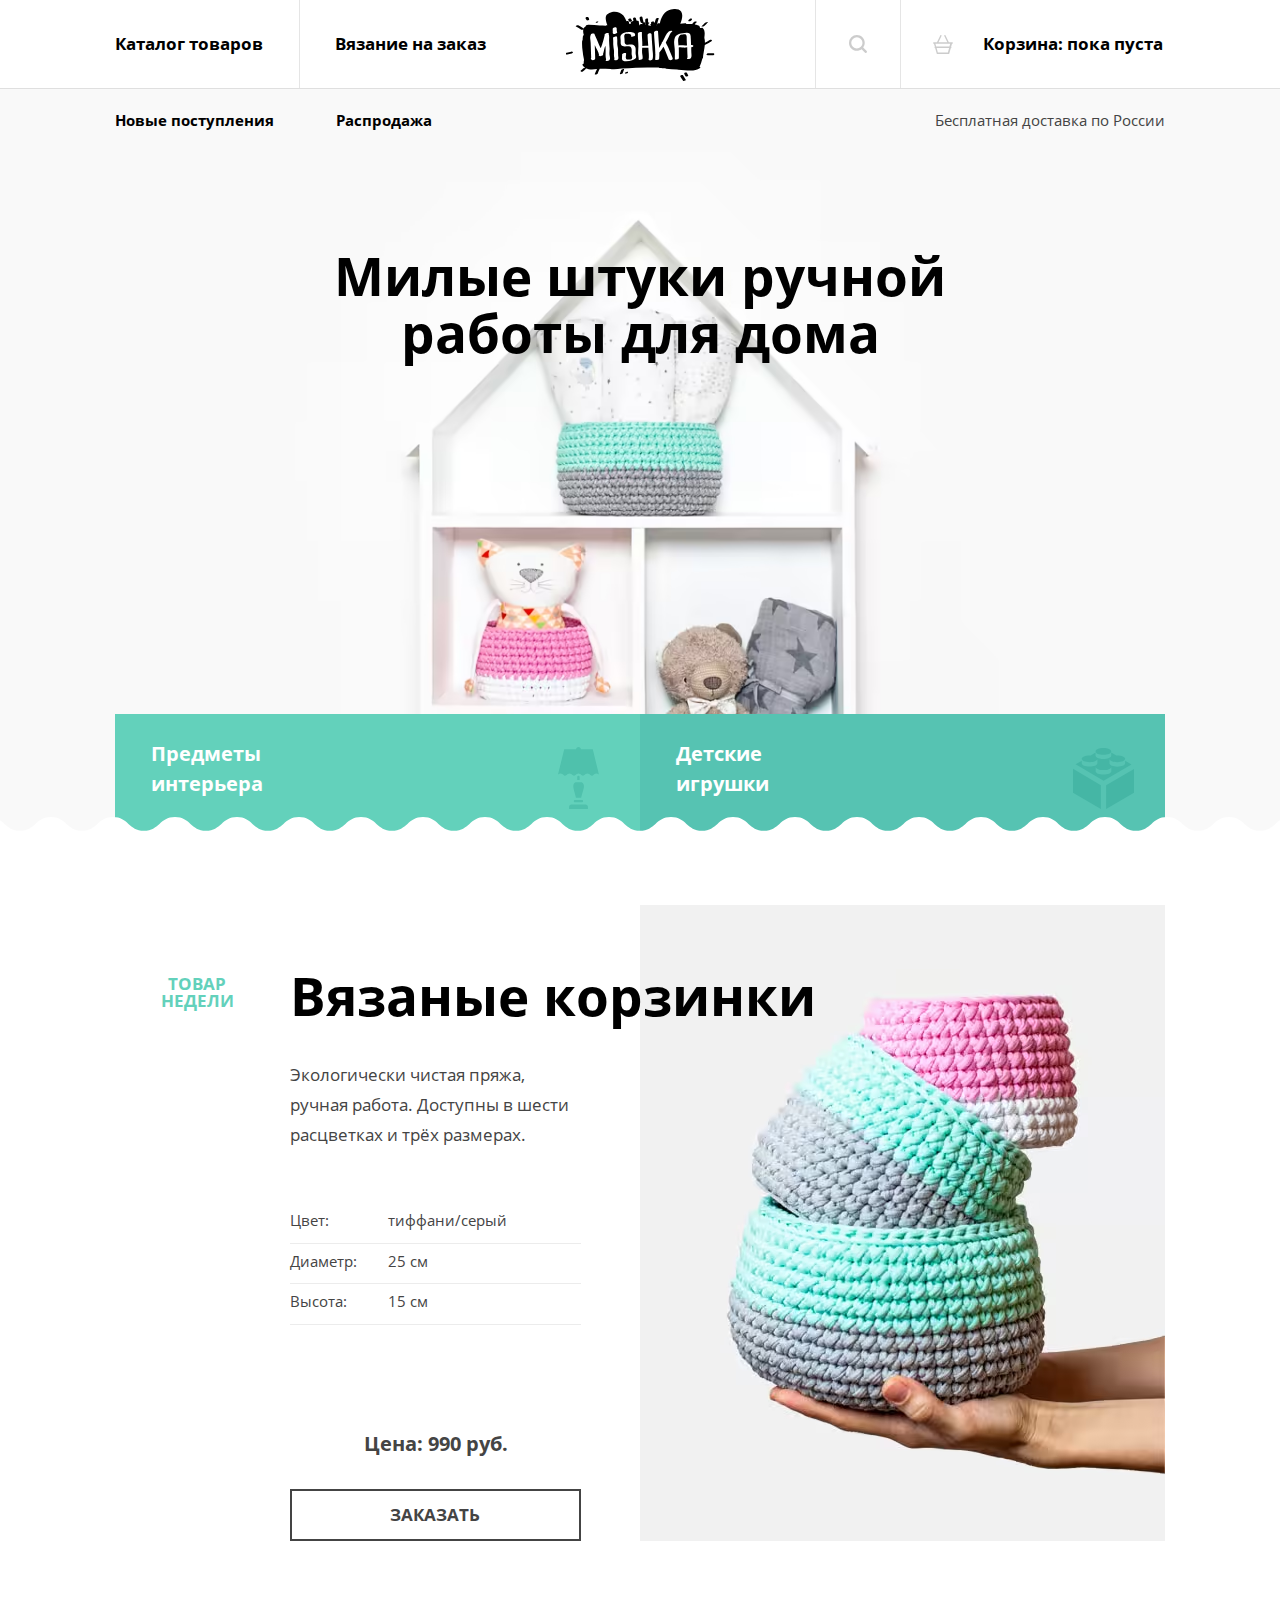
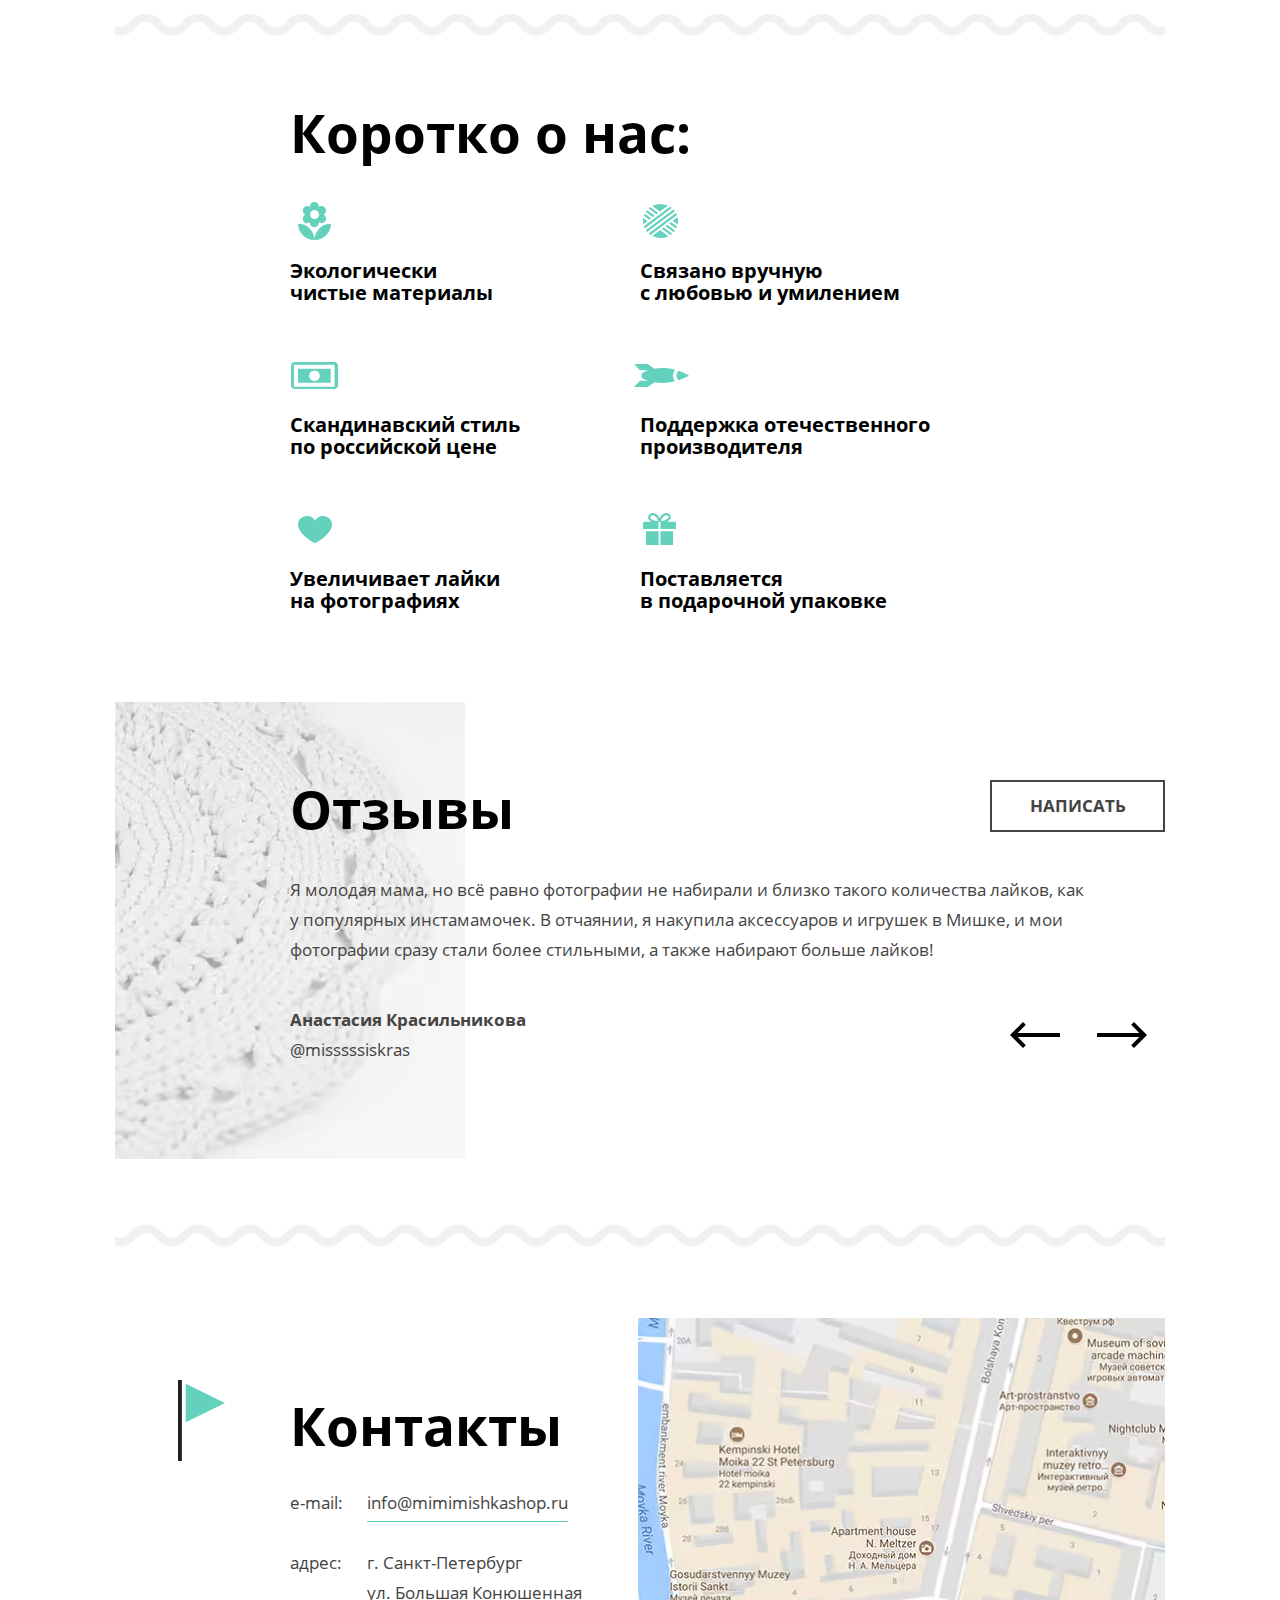
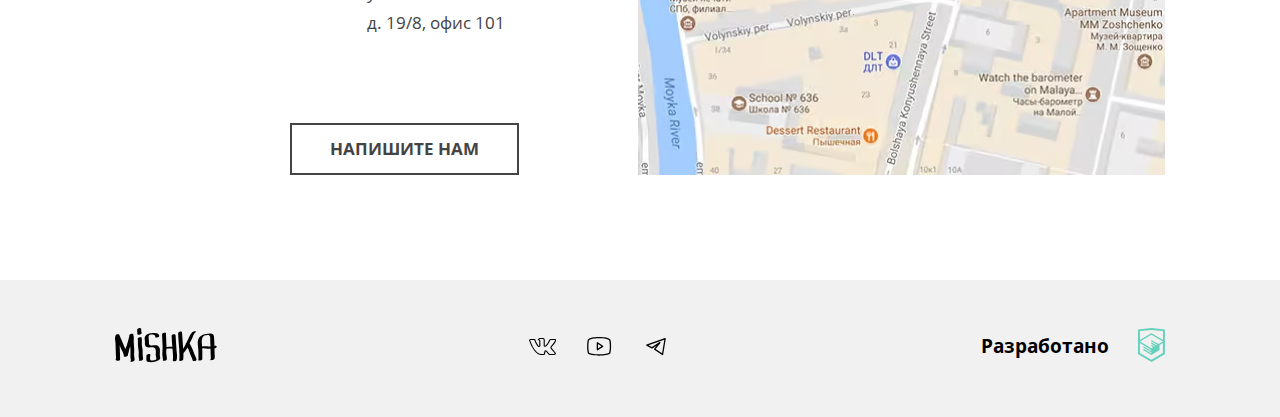
==== commit 029f8d0d: "Deploying to gh-pages from @ AnnaLuna111/2051093-mishka-26@91000b98c5531075e1a608b52295f741b7258fb5 " ====
--- a/index.html
+++ b/index.html
@@ -1 +1 @@
-<!DOCTYPE html><html class="page" lang="ru"><head><meta charset="utf-8"><meta name="viewport" content="width=device-width,initial-scale=1"><title>Главная | Мишка | HTML Academy</title><script>function addClass(A){document.documentElement.classList.add(A)}let avif=new Image;function check_webp_feature(a){let e=new Image;e.onload=function(){let A=0<e.width&&0<e.height;a(A)},e.onerror=function(){a(!1)},e.src="[data-uri]"}avif.src="[data-uri]",avif.onload=function(){addClass("avif")},avif.onerror=function(){check_webp_feature(function(A){return addClass(A?"webp":"")})};</script><link rel="stylesheet" href="./css/style.css"></head><body class="page__body main"><header class="main__header header page__centerer"><a class="header__logo logo" href="./index.html"><picture><source media="(min-width: 1150px)" srcset="./img/logo.svg#desktop"><source media="(min-width: 768px)" srcset="./img/logo.svg#tablet"><img class="logo__image" width="89" height="35" src="./img/logo.svg#underline" alt="Логотип интернет мазагина Мишка."></picture></a><nav class="header__nav nav"><button class="nav__toggle" type="button"><span class="visually-hidden">Открыть меню</span> <span class="nav__button"></span></button><div class="nav__wrapper nav__wrapper--close"><ul class="nav__list site-list"><li class="nav__item site-list__item"><a class="nav__link site-list__link" href="./catalog.html">Каталог товаров</a></li><li class="nav__item site-list__item site-list__item--bordered"><a class="nav__link site-list__link" href="./form.html">Вязание на заказ</a></li></ul><ul class="nav__list user-list"><li class="nav__item user-list__item"><a class="nav__link user-list__link user-list__link--search" href="javascript:void(0)"><span class="user-list__text user-list__text--hidden">Поиск по сайту</span></a></li><li class="nav__item user-list__item"><a class="nav__link user-list__link user-list__link--cart" href="javascript:void(0)">Корзина: пока пуста</a></li></ul><ul class="nav__list promo-list"><li class="promo-list__item"><a class="promo-list__link" href="javascript:void(0)">Новые поступления</a></li><li class="promo-list__item"><a class="promo-list__link" href="javascript:void(0)">Распродажа</a></li></ul><span class="nav__delivery">Бесплатная доставка по России</span></div></nav></header><main class="main__content index-page"><h1 class="visually-hidden">Интернет-магазин "Мишка". Товары для дома ручной работы.</h1><section class="intro"><h2 class="intro__title inner-title">Милые штуки ручной<br>работы для дома</h2><div class="intro__container page__centerer"><ul class="intro__list"><li class="intro__item"><a class="intro__link intro__link--stuff" href="javascript:void(0)">Предметы<br>интерьера</a></li><li class="intro__item"><a class="intro__link intro__link--toy" href="javascript:void(0)">Детские<br>игрушки</a></li></ul></div></section><section class="offer page__centerer separator"><h2 class="offer__title title">Вязаные корзинки</h2><span class="offer__promo">Товар недели</span><p class="offer__text">Экологически чистая пряжа,<br>ручная работа. Доступны в шести<br>расцветках и трёх размерах.</p><dl class="offer__list"><dt class="offer__item offer__key">Цвет:</dt><dd class="offer__item offer__value">тиффани/серый</dd><dt class="offer__item offer__key">Диаметр:</dt><dd class="offer__item offer__value">25 см</dd><dt class="offer__item offer__key">Высота:</dt><dd class="offer__item offer__value">15 см</dd></dl><div class="offer__container"><picture><source srcset="img/offer-desktop@1x.avif, img/offer-desktop@2x.avif 2x" type="image/avif" media="(min-width: 1150px)"><source srcset="img/offer-tablet@1x.avif, img/offer-tablet@2x.avif 2x" type="image/avif" media="(min-width: 768px)"><source srcset="img/offer-mobile@1x.avif, img/offer-mobile@2x.avif 2x" type="image/avif"><source srcset="img/offer-desktop@1x.webp, img/offer-desktop@2x.webp 2x" type="image/webp" media="(min-width: 1150px)"><source srcset="img/offer-tablet@1x.webp, img/offer-tablet@2x.webp 2x" type="image/webp" media="(min-width: 768px)"><source srcset="img/offer-mobile@1x.webp, img/offer-mobile@2x.webp 2x" type="image/webp"><source srcset="img/offer-desktop@1x.jpg, img/offer-desktop@2x.jpg 2x" type="image/jpg" media="(min-width: 1150px)"><source srcset="img/offer-tablet@1x.jpg, img/offer-tablet@2x.jpg 2x" type="image/jpg" media="(min-width: 768px)"><img class="offer__image" src="img/offer-mobile@1x.jpg" srcset="img/offer-mobile@2x.jpg 2x" width="260" height="315" alt=""></picture></div><span class="offer__price">Цена: 990 руб.</span> <a class="offer__button button" href="javascript:void(0)">Заказать</a></section><section class="about page__centerer"><h2 class="about__title title">Коротко о нас:</h2><ul class="about__list"><li class="about__item about__item--materials">Экологически<br>чистые материалы</li><li class="about__item about__item--handmade">Связано вручную<br>с любовью и умилением</li><li class="about__item about__item--price">Скандинавский стиль<br>по российской цене</li><li class="about__item about__item--production">Поддержка отечественного<br>производителя</li><li class="about__item about__item--likes">Увеличивает лайки<br>на фотографиях</li><li class="about__item about__item--delivery">Поставляется<br>в подарочной упаковке</li></ul></section><section class="review page__centerer separator"><h2 class="review__title title">Отзывы</h2><ul class="review__list"><li class="review__item"><blockquote class="review__text text">Я молодая мама, но всё равно фотографии не набирали и близко такого количества лайков, как у популярных инстамамочек. В отчаянии, я накупила аксессуаров и игрушек в Мишке, и мои фотографии сразу стали более стильными, а также набирают больше лайков!</blockquote><p class="review__author"><b>Анастасия Красильникова</b><br>@misssssiskras</p></li><li class="review__item visually-hidden"><blockquote class="review__text text">Я сестра молодой мамы, но всё равно фотографии не набирали и близко такого количества лайков, как у популярных инстамамочек. В отчаянии, я накупила аксессуаров и игрушек в Мишке, и мои фотографии сразу стали более стильными, а также набирают больше лайков!</blockquote><p class="review__author"><b>Екатерина Красильникова</b>@misssssiskras2</p></li><li class="review__item visually-hidden"><blockquote class="review__text text">Я двоюродная сестра молодой мамы, но всё равно фотографии не набирали и близко такого количества лайков, как у популярных инстамамочек. В отчаянии, я накупила аксессуаров и игрушек в Мишке, и мои фотографии сразу стали более стильными, а также набирают больше лайков!</blockquote><p class="review__author"><b>Елена Красильникова</b>@misssssiskras3</p></li></ul><div class="review__slider-buttons"><button class="review__slider-button review__prev" type="button"><span class="visually-hidden">Предыдущий отзыв</span></button> <button class="review__slider-button review__next" type="button"><span class="visually-hidden">Следующий отзыв</span></button></div><a class="review__button button" href="javascript:void(0)">Написать</a></section><div class="page__centerer page__centerer--desktop_on"><section class="contacts"><div class="contacts__container"><div class="page__centerer page__centerer--desktop_off"><h2 class="contacts__title title">Контакты</h2><dl class="contacts__list"><dt class="contacts__item contacts__key">e-mail:</dt><dd class="contacts__item contacts__value"><a href="info@mimimishkashop.ru">info@mimimishkashop.ru</a></dd><dt class="contacts__item contacts__key">адрес:</dt><dd class="contacts__item contacts__value">г. Санкт-Петербург<br>ул. Большая Конюшенная<br>д. 19/8, офис 101</dd></dl></div></div><div class="contacts__map"><picture><source srcset="img/map-desktop@1x.avif, img/map-desktop@2x.avif 2x" type="image/avif" media="(min-width: 1150px)"><source srcset="img/map-tablet@1x.avif, img/map-tablet@2x.avif 2x" type="image/avif" media="(min-width: 768px)"><source srcset="img/map-mobile@1x.avif, img/map-mobile@2x.avif 2x" type="image/avif"><source srcset="img/map-desktop@1x.webp, img/map-desktop@2x.webp 2x" type="image/webp" media="(min-width: 1150px)"><source srcset="img/map-tablet@1x.webp, img/map-tablet@2x.webp 2x" type="image/webp" media="(min-width: 768px)"><source srcset="img/map-mobile@1x.webp, img/map-mobile@2x.webp 2x" type="image/webp"><source srcset="img/map-desktop@1x.png, img/map-desktop@2x.png 2x" type="image/png" media="(min-width: 1150px)"><source srcset="img/map-tablet@1x.png, img/map-tablet@2x.png 2x" type="image/png" media="(min-width: 768px)"><img class="contacts__map" src="img/map-mobile@1x.png" srcset="img/map-mobile@2x.png 2x" width="320" height="454" alt="Магазин по адресу: улица Большая Конюшенная дом 19/8 офис 101, город Санкт-Петербург."></picture></div><div class="contacts__container contacts__container--button"><div class="page__centerer page__centerer--desktop_off"><a class="contacts__button button" href="javascript:void(0)">Напишите нам</a></div></div></section></div></main><footer class="main__footer footer"><div class="footer__container page__centerer"><a class="footer__main-logo logo" href="./index.html"><svg class="logo__footer" width="102" height="34" role="img" aria-label="Логотип интернет мазагина Мишка."><use href="./img/logo.svg#name" aria-hidden="true"></use></svg></a><ul class="footer__list social"><li class="social__item"><a class="social__link social__link--vk" href="https://vk.com/htmlacademy" target="_blank"><span class="visually-hidden">Вконтакте</span></a></li><li class="social__item"><a class="social__link social__link--yt" href="https://www.youtube.com/user/htmlacademyru" target="_blank"><span class="visually-hidden">Ютуб</span></a></li><li class="social__item"><a class="social__link social__link--tg" href="https://t.me/htmlacademy" target="_blank"><span class="visually-hidden">Телеграм</span></a></li></ul><p class="footer__copyright">Разработано <a class="footer__logo" href="https://htmlacademy.ru/intensive/adaptive"><span class="visually-hidden">в HTML-Академии.</span></a></p></div></footer><div class="modal modal--close"><section class="modal__inner cart"><h2 class="cart__title title">Добавить в корзину</h2><form class="cart__form" action="https://echo.htmlacademy.ru" method="get"><fieldset class="cart__filter-group"><legend class="cart__text">Выберите размер:</legend><div class="cart__form-container"><label class="cart__label"><input class="cart__input" type="radio" name="size" value="s"> S</label> <label class="cart__label"><input class="cart__input cart__input--wide" type="radio" name="size" value="m"> M</label> <label class="cart__label"><input class="cart__input" type="radio" name="size" value="l"> L</label></div></fieldset><button class="cart__button button button--colorized" type="submit">Добавить</button></form></section></div><script src="../js/menu-toggle.js"></script></body></html>+<!DOCTYPE html><html class="page" lang="ru"><head><meta charset="utf-8"><meta name="viewport" content="width=device-width,initial-scale=1"><title>Главная | Мишка | HTML Academy</title><script>function addClass(A){document.documentElement.classList.add(A)}let avif=new Image;function check_webp_feature(a){let e=new Image;e.onload=function(){let A=0<e.width&&0<e.height;a(A)},e.onerror=function(){a(!1)},e.src="[data-uri]"}avif.src="[data-uri]",avif.onload=function(){addClass("avif")},avif.onerror=function(){check_webp_feature(function(A){return addClass(A?"webp":"")})};</script><link rel="stylesheet" href="./css/style.css"><link rel="preload" href="./fonts/opensans.woff2" as="font" type="font/woff2" crossorigin><link rel="preload" href="./fonts/opensansbold.woff2" as="font" type="font/woff2" crossorigin></head><body class="page__body main"><header class="main__header header page__centerer"><a class="header__logo logo" href="./index.html"><picture><source media="(min-width: 1150px)" srcset="./img/logo.svg#desktop"><source media="(min-width: 768px)" srcset="./img/logo.svg#tablet"><img class="logo__image" width="89" height="35" src="./img/logo.svg#underline" alt="Логотип интернет мазагина Мишка."></picture></a><nav class="header__nav nav"><button class="nav__toggle" type="button"><span class="visually-hidden">Открыть меню</span> <span class="nav__button"></span></button><div class="nav__wrapper nav__wrapper--close"><ul class="nav__list site-list"><li class="nav__item site-list__item"><a class="nav__link site-list__link" href="./catalog.html">Каталог товаров</a></li><li class="nav__item site-list__item"><a class="nav__link site-list__link" href="./form.html">Вязание на заказ</a></li></ul><ul class="nav__list user-list"><li class="nav__item user-list__item"><a class="nav__link user-list__link user-list__link--search" href="javascript:void(0)"><span class="user-list__text user-list__text--hidden">Поиск по сайту</span></a></li><li class="nav__item user-list__item"><a class="nav__link user-list__link user-list__link--cart" href="javascript:void(0)">Корзина: пока пуста</a></li></ul><ul class="nav__list promo-list"><li class="promo-list__item"><a class="promo-list__link" href="javascript:void(0)">Новые поступления</a></li><li class="promo-list__item"><a class="promo-list__link" href="javascript:void(0)">Распродажа</a></li></ul><span class="nav__delivery nav__delivery--index">Бесплатная доставка по России</span></div></nav></header><main class="main__content index-page"><h1 class="visually-hidden">Интернет-магазин "Мишка". Товары для дома ручной работы.</h1><section class="intro"><h2 class="intro__title inner-title">Милые штуки ручной<br>работы для дома</h2><div class="intro__container page__centerer"><ul class="intro__list"><li class="intro__item"><a class="intro__link intro__link--stuff" href="javascript:void(0)">Предметы<br>интерьера</a></li><li class="intro__item"><a class="intro__link intro__link--toy" href="javascript:void(0)">Детские<br>игрушки</a></li></ul></div></section><section class="offer page__centerer separator"><h2 class="offer__title title">Вязаные корзинки</h2><span class="offer__promo">Товар недели</span><p class="offer__text">Экологически чистая пряжа,<br>ручная работа. Доступны в шести<br>расцветках и трёх размерах.</p><dl class="offer__list"><dt class="offer__item offer__key">Цвет:</dt><dd class="offer__item offer__value">тиффани/серый</dd><dt class="offer__item offer__key">Диаметр:</dt><dd class="offer__item offer__value">25 см</dd><dt class="offer__item offer__key">Высота:</dt><dd class="offer__item offer__value">15 см</dd></dl><div class="offer__container"><picture><source srcset="img/offer-desktop@1x.avif, img/offer-desktop@2x.avif 2x" type="image/avif" media="(min-width: 1150px)"><source srcset="img/offer-tablet@1x.avif, img/offer-tablet@2x.avif 2x" type="image/avif" media="(min-width: 768px)"><source srcset="img/offer-mobile@1x.avif, img/offer-mobile@2x.avif 2x" type="image/avif"><source srcset="img/offer-desktop@1x.webp, img/offer-desktop@2x.webp 2x" type="image/webp" media="(min-width: 1150px)"><source srcset="img/offer-tablet@1x.webp, img/offer-tablet@2x.webp 2x" type="image/webp" media="(min-width: 768px)"><source srcset="img/offer-mobile@1x.webp, img/offer-mobile@2x.webp 2x" type="image/webp"><source srcset="img/offer-desktop@1x.jpg, img/offer-desktop@2x.jpg 2x" type="image/jpg" media="(min-width: 1150px)"><source srcset="img/offer-tablet@1x.jpg, img/offer-tablet@2x.jpg 2x" type="image/jpg" media="(min-width: 768px)"><img class="offer__image" src="img/offer-mobile@1x.jpg" srcset="img/offer-mobile@2x.jpg 2x" width="260" height="315" alt="Три корзинки разного размера и цвета."></picture></div><span class="offer__price">Цена: 990 руб.</span> <a class="offer__button button" href="javascript:void(0)">Заказать</a></section><section class="about page__centerer"><h2 class="about__title title">Коротко о нас:</h2><ul class="about__list"><li class="about__item about__item--materials">Экологически<br>чистые материалы</li><li class="about__item about__item--handmade">Связано вручную<br>с любовью и умилением</li><li class="about__item about__item--price">Скандинавский стиль<br>по российской цене</li><li class="about__item about__item--production">Поддержка отечественного<br>производителя</li><li class="about__item about__item--likes">Увеличивает лайки<br>на фотографиях</li><li class="about__item about__item--delivery">Поставляется<br>в подарочной упаковке</li></ul></section><section class="review page__centerer separator"><div class="review__container"><h2 class="review__title title">Отзывы</h2><ul class="review__list"><li class="review__item"><blockquote class="review__text text">Я молодая мама, но всё равно фотографии не набирали и близко такого количества лайков, как у&nbsp;популярных инстамамочек. В&nbsp;отчаянии, я накупила аксессуаров и игрушек в Мишке, и&nbsp;мои фотографии сразу стали более стильными, а также набирают больше лайков!</blockquote><p class="review__author"><b class="review__author-bold">Анастасия Красильникова</b><br>@misssssiskras</p></li><li class="review__item review__item--hidden"><blockquote class="review__text text">Я сестра молодой мамы, но всё равно фотографии не набирали и близко такого количества лайков, как у популярных инстамамочек. В отчаянии, я накупила аксессуаров и игрушек в Мишке, и мои фотографии сразу стали более стильными, а также набирают больше лайков!</blockquote><p class="review__author"><b class="review__author-bold">Екатерина Красильникова<br></b>@misssssiskras2</p></li><li class="review__item review__item--hidden"><blockquote class="review__text text">Я двоюродная сестра молодой мамы, но всё равно фотографии не набирали и близко такого количества&nbsp;лайков, как у популярных инстамамочек. В отчаянии, я накупила аксессуаров и игрушек в Мишке, и мои фотографии сразу стали более стильными, а также набирают больше лайков!</blockquote><p class="review__author"><b class="review__author-bold">Елена Красильникова<br></b>@misssssiskras3</p></li></ul><div class="review__slider-buttons"><button class="review__slider-button review__prev" type="button"><span class="visually-hidden">Предыдущий отзыв</span></button> <button class="review__slider-button review__next" type="button"><span class="visually-hidden">Следующий отзыв</span></button></div><a class="review__button button" href="javascript:void(0)">Написать</a></div></section><div class="page__centerer page__centerer--desktop_on"><section class="contacts"><div class="contacts__container"><div class="page__centerer page__centerer--desktop_off"><h2 class="contacts__title title">Контакты</h2><dl class="contacts__list"><dt class="contacts__item contacts__key">e-mail:</dt><dd class="contacts__item contacts__value"><a href="info@mimimishkashop.ru">info@mimimishkashop.ru</a></dd><dt class="contacts__item contacts__key">адрес:</dt><dd class="contacts__item contacts__value">г. Санкт-Петербург<br>ул. Большая Конюшенная<br>д. 19/8, офис 101</dd></dl></div></div><div class="contacts__map"><picture><source srcset="img/map-desktop@1x.avif, img/map-desktop@2x.avif 2x" type="image/avif" media="(min-width: 1150px)"><source srcset="img/map-tablet@1x.avif, img/map-tablet@2x.avif 2x" type="image/avif" media="(min-width: 768px)"><source srcset="img/map-mobile@1x.avif, img/map-mobile@2x.avif 2x" type="image/avif"><source srcset="img/map-desktop@1x.webp, img/map-desktop@2x.webp 2x" type="image/webp" media="(min-width: 1150px)"><source srcset="img/map-tablet@1x.webp, img/map-tablet@2x.webp 2x" type="image/webp" media="(min-width: 768px)"><source srcset="img/map-mobile@1x.webp, img/map-mobile@2x.webp 2x" type="image/webp"><source srcset="img/map-desktop@1x.png, img/map-desktop@2x.png 2x" type="image/png" media="(min-width: 1150px)"><source srcset="img/map-tablet@1x.png, img/map-tablet@2x.png 2x" type="image/png" media="(min-width: 768px)"><img class="contacts__map" src="img/map-mobile@1x.png" srcset="img/map-mobile@2x.png 2x" width="320" height="454" alt="Магазин по адресу: улица Большая Конюшенная дом 19/8 офис 101, город Санкт-Петербург."></picture></div><div class="contacts__container contacts__container--button"><div class="page__centerer page__centerer--desktop_off"><a class="contacts__button button" href="javascript:void(0)">Напишите нам</a></div></div></section></div></main><footer class="main__footer footer"><div class="footer__container page__centerer"><a class="footer__main-logo logo" href="./index.html"><svg class="logo__footer" width="102" height="35" role="img" aria-label="Логотип интернет мазагина Мишка."><use href="./img/logo.svg#name" aria-hidden="true"></use></svg></a><ul class="footer__list social"><li class="social__item"><a class="social__link social__link--vk" href="https://vk.com/htmlacademy" target="_blank"><span class="visually-hidden">Вконтакте</span></a></li><li class="social__item"><a class="social__link social__link--yt" href="https://www.youtube.com/user/htmlacademyru" target="_blank"><span class="visually-hidden">Ютуб</span></a></li><li class="social__item"><a class="social__link social__link--tg" href="https://t.me/htmlacademy" target="_blank"><span class="visually-hidden">Телеграм</span></a></li></ul><p class="footer__copyright">Разработано <a class="footer__logo" href="https://htmlacademy.ru/intensive/adaptive"><span class="visually-hidden">в HTML-Академии.</span></a></p></div></footer><div class="modal modal--close"><button class="modal__close-button"></button><section class="modal__inner cart"><h2 class="cart__title title">Добавить в корзину</h2><form class="cart__form" action="https://echo.htmlacademy.ru" method="get"><fieldset class="cart__filter-group"><legend class="cart__text">Выберите размер:</legend><div class="cart__form-container"><label class="cart__label"><input class="cart__input" type="radio" name="size" value="s"> S</label> <label class="cart__label"><input class="cart__input cart__input--wide" type="radio" name="size" value="m"> M</label> <label class="cart__label"><input class="cart__input" type="radio" name="size" value="l"> L</label></div></fieldset><button class="cart__button button button--colorized" type="submit">Добавить</button></form></section></div><script src="./js/menu-toggle.js"></script><script src="./js/modal-open.js"></script><script src="./js/slider.js"></script></body></html>--- a/css/style.css
+++ b/css/style.css
@@ -1 +1 @@
-@font-face{font-family:"Open Sans";font-style:normal;font-weight:400;src:url(../fonts/opensans.woff2)format("woff2"),url(../fonts/opensans.woff)format("woff");font-display:swap}@font-face{font-family:"Open Sans";font-style:normal;font-weight:700;src:url(../fonts/opensansbold.woff2)format("woff2"),url(../fonts/opensansbold.woff)format("woff");font-display:swap}:root{--main-font:"Open Sans", "Arial", sans-serif;--base-color:#444444;--main-color:#000000;--accent-color:#63d1bb;--sec-accent-color:#56c3b2;--third-accent-color:#59d5bc;--fourth-accent-color:#46c1ae;--light-color:#ffffff;--light-accent-color:#f1f1f1;--border-color:#ececec;--border-modal-color:#c6c6c6;--accent-dark-color:#149080;--accent-link-color:#62d1ba;--pale-border-color:rgba(0, 0, 0, 0.1);--pale-link-color:rgba(70, 193, 174, 0.1);--pale-button-color:rgba(255, 255, 255, 0.3);--pale-accent-color:rgba(99, 209, 187, 0.3);--pale-main-color:rgba(0, 0, 0, 0.2);--pale-active-color:rgba(0, 0, 0, 0.3);--pale-hover-color:rgba(0, 0, 0, 0.6);--pale-modal-color:rgba(68, 68, 68, 0.1);--modal-shadow-color:rgba(0, 1, 1, 0.25)}img{max-width:100%;object-fit:contain;object-position:center}.page{font-family:var(--main-font);font-size:15px;line-height:24px;color:var(--base-color);background-color:var(--light-color)}.page__centerer{margin:0 30px;outline:1px dashed red;outline-offset:-1px}@media (min-width:768px){.page__centerer{margin:0 50px}}@media (min-width:1150px){.page__centerer{width:1050px;margin:0 auto}}@media (max-width:1149.99px){.page__centerer--desktop_on{display:contents}}@media (min-width:1150px){.page__centerer--desktop_off{display:contents}}.page__body{margin:0 auto}.visually-hidden{position:absolute;width:1px;height:1px;margin:-1px;border:0;padding:0;white-space:nowrap;-webkit-clip-path:inset(100%);clip-path:inset(100%);clip:rect(0 0 0 0);overflow:hidden}.inner-title{font-size:27px;line-height:30px;font-weight:700;text-align:center;color:var(--main-color)}@media (min-width:768px) and (max-width:1149.99px){.inner-title{font-size:43px;line-height:50px}}@media (min-width:1150px){.inner-title{font-size:53px;line-height:57px}}.title{font-size:25px;line-height:30px;font-weight:700;color:var(--main-color)}@media (min-width:768px) and (max-width:1149.99px){.title{font-size:43px;line-height:50px}}@media (min-width:1150px){.title{font-size:53px;line-height:57px}}.product-title{font-size:17px;font-weight:700;color:var(--main-color)}@media (min-width:768px){.product-title{font-size:20px}}.button,.header a{text-decoration:none}.button{padding:16px;font-size:18px;line-height:20px;font-weight:700;text-align:center;text-transform:uppercase;color:var(--base-color);background:var(--light-color);border:2px solid var(--base-color)}@media (min-width:768px){.button{font-size:17px}}.button:active,.button:hover{color:var(--light-color);background:var(--base-color)}.button:active{color:var(--pale-button-color)}.button--colorized{color:var(--light-color);background:var(--accent-color);border-color:var(--accent-color)}.button--colorized:active,.button--colorized:hover{color:var(--base-color);background:var(--light-color)}.button--colorized:active{color:var(--pale-main-color);border-color:var(--pale-accent-color)}.separator::after{position:absolute;bottom:0;left:-30px;right:-30px;width:120%;height:6px;background:url(../icons/stack.svg#cosin)repeat-x bottom;background-size:16px 6px;z-index:2;content:""}@media (min-width:768px) and (max-width:1149.99px){.separator::after{left:-50px;right:-50px;height:17px;background-size:38px 17px}}@media (min-width:1150px){.separator::after{left:0;right:0;width:100%;height:23px;background-size:52px 23px}}.header{position:relative;display:flex;padding:22px 0}.header a{color:var(--main-color)}.header a:hover{color:var(--pale-hover-color)}.header a:active{color:var(--pale-active-color)}@media (min-width:768px){.header{display:block;padding:0}}.header__logo{position:absolute;top:22px;left:50%;transform:translate(-50%)}@media (min-width:768px) and (max-width:1149.99px){.header__logo{left:0}}@media (min-width:1150px){.header__logo{left:50%;transform:translate(-50%)}}.header__nav{margin-left:auto}@media (min-width:768px){.header__nav{margin:0}}.nav__toggle{width:40px;height:40px;padding:8px;background:var(--light-color);outline:1px dashed #000;outline-offset:-1px;display:flex;align-items:center}@media (min-width:768px){.nav__toggle{display:none}}.nav__button{position:relative;width:20px;height:2px;background:var(--main-color);transition:.25s ease-in-out}.nav__button::after,.nav__button::before{position:absolute;top:-6px;left:0;content:"";width:20px;height:2px;background:var(--main-color)}.nav__button::after{top:6px}.nav__toggle--open .nav__button{background:0 0}.nav__toggle--open .nav__button::before{width:120%;transform:rotate(45deg);top:0;left:-2px}.nav__toggle--open .nav__button::after{width:120%;transform:rotate(-45deg);top:0;left:-2px}@media (max-width:767.99px){.nav__wrapper{position:absolute;top:79px;left:-30px;right:-30px;display:flex;flex-direction:column;background:var(--light-color);z-index:2}.nav__wrapper--close{display:none}}@media (min-width:768px){.nav__wrapper{display:grid;grid-template-columns:1fr 1fr;grid-template-areas:"user user""site delivery"}}@media (min-width:1150px){.nav__wrapper{gap:0 150px;grid-template-areas:"site user""promo delivery"}}.nav__list{display:flex;flex-direction:column;margin:0;padding:0;font-size:17px;font-weight:700;list-style:none}@media (min-width:768px){.nav__list{flex-direction:row}}.nav__item{padding:27px 30px}@media (max-width:767.99px){.nav__item{border-top:1px solid var(--pale-border-color)}.nav__link{padding-left:46px}}.nav__delivery{display:none}@media (min-width:768px){.nav__delivery{display:block;grid-area:delivery;margin-left:auto;padding:20px 0}}@media (min-width:768px) and (max-width:1149.99px){.site-list{grid-area:site;font-size:15px}.site-list__item{width:167px;padding:20px 0}}@media (min-width:1150px){.site-list__item{width:184px;padding:32px 0}.site-list__item--bordered{padding-left:35px;border-left:1px solid var(--pale-border-color)}}.user-list{grid-area:user}@media (min-width:768px){.user-list{margin-left:auto}.user-list__item{padding:32px 0;border-left:1px solid var(--pale-border-color)}}.user-list__link{position:relative}@media (min-width:768px){.user-list__link{padding-left:82px}}.user-list__link::before{position:absolute;left:0;width:24px;height:24px;background-color:var(--pale-main-color);content:""}@media (min-width:768px){.user-list__link::before{left:32px}}.user-list__link--search::before{-webkit-mask:url(../icons/stack.svg#search-icon)no-repeat center/contain;mask:url(../icons/stack.svg#search-icon)no-repeat center/contain}.user-list__link--cart::before{-webkit-mask:url(../icons/stack.svg#cart-icon)no-repeat center/contain;mask:url(../icons/stack.svg#cart-icon)no-repeat center/contain}.user-list__link:hover::before{background-color:var(--accent-color)}.user-list__link:active::before{background-color:var(--pale-accent-color)}@media (min-width:768px){.user-list__text--hidden{display:none}}.promo-list{display:none}@media (min-width:1150px){.promo-list{display:flex;grid-area:promo;padding:20px 0;font-size:15px}}.promo-list__item{padding-right:60px}.logo:hover{opacity:.6}.logo:active{opacity:.3}.logo__image{display:block;width:100px;height:35px}@media (min-width:768px) and (max-width:1149.99px){.logo__image{width:113px;height:46px}}@media (min-width:1150px){.logo__image{width:149px;height:72px}}.logo__footer:hover{--logo-color:#46c1ae}.logo__footer:active{--logo-color:#46c1ae;opacity:.3}.main{display:flex;flex-direction:column}.main__content{flex-grow:1}.intro{position:relative;padding-bottom:133px;background:var(--light-accent-color) no-repeat center/cover;text-align:center}.intro::after{position:absolute;bottom:0;left:0;right:0;width:100%;height:24px;z-index:10;content:""}@media (min-width:768px){.intro{padding-bottom:0}.intro::after{background:url(../icons/stack.svg#wave)repeat-x bottom;background-size:39px 24px}}@media (min-width:1150px){.intro::after{height:34px;background-size:62px 34px}}@media all{.intro{background-image:-webkit-image-set(url(../img/intro-mobile@1x.jpg)1x,url(../img/intro-mobile@2x.jpg)2x);background-image:image-set(url(../img/intro-mobile@1x.jpg)1x,url(../img/intro-mobile@2x.jpg)2x)}}@media (min-width:768px){.intro{background-image:-webkit-image-set(url(../img/intro-tablet@1x.jpg)1x,url(../img/intro-tablet@2x.jpg)2x);background-image:image-set(url(../img/intro-tablet@1x.jpg)1x,url(../img/intro-tablet@2x.jpg)2x)}}@media (min-width:1150px){.intro{background-image:-webkit-image-set(url(../img/intro-desktop@1x.jpg)1x,url(../img/intro-desktop@2x.jpg)2x);background-image:image-set(url(../img/intro-desktop@1x.jpg)1x,url(../img/intro-desktop@2x.jpg)2x)}}.intro__title{margin:0;padding:80px 30px 324px}@media (min-width:768px){.intro__title{padding:155px 50px 480px}}.intro__container{position:absolute;left:0;right:0;bottom:0}@media (max-width:767.99px){.intro__container{left:-30px;right:-30px}}.intro__list{display:flex;flex-direction:column;margin:0;padding:0;text-align:left;list-style:none}@media (min-width:768px){.intro__list{flex-direction:row}.intro__list .intro__item{flex-grow:1}}.intro__link{position:relative;display:block;padding:24px 30px 31px;font-size:19px;font-weight:700;color:var(--light-color);text-decoration:none}.intro__link::after{position:absolute;top:21px;right:27px;width:64px;height:64px;background:var(--accent-dark-color);opacity:.5;content:""}.intro__link--stuff{background:var(--accent-color)}.intro__link--stuff::after{background:url(../icons/stack.svg#stuff-icon)no-repeat center/contain}.intro__link--stuff:active,.intro__link--stuff:hover{background:var(--third-accent-color)}.intro__link--toy{background:var(--sec-accent-color)}.intro__link--toy::after{background:url(../icons/stack.svg#toy-icon)no-repeat center/contain}.intro__link--toy:active,.intro__link--toy:hover{background:var(--fourth-accent-color)}.intro__link:hover{padding-bottom:36px}.intro__link:hover::after{opacity:.7}.intro__link:active::after{opacity:.3}@media (min-width:768px){.intro__link{padding:25px 26px 34px;font-size:20px;line-height:30px}.intro__link:hover{margin-top:-5px;padding-bottom:39px}}.offer{position:relative;display:flex;flex-direction:column;padding:30px 0 36px}@media (min-width:768px){.offer{display:grid;grid-template-columns:2fr 1fr 1fr;grid-template-areas:"title title promo""text image image""table image image""price image image""button image image";padding:40px 0 50px}}@media (min-width:1150px){.offer{grid-template-columns:1fr 2fr 3fr;grid-template-areas:"promo title image""promo text image""promo table image""promo price image""promo button image";padding:54px 0 70px}}.offer__title{margin:0 0 4px;grid-area:title}@media (min-width:768px) and (max-width:1149.99px){.offer__title{margin-bottom:38px}}@media (min-width:1150px){.offer__title{grid-column:2/4;margin:64px 0 35px}}.offer__promo{font-size:17px;line-height:20px;font-weight:700;text-transform:uppercase;color:var(--accent-color);grid-area:promo}@media (min-width:768px){.offer__promo{margin-top:74px;width:100px;line-height:17px;text-align:center;justify-self:center}}@media (min-width:768px) and (max-width:1149.99px){.offer__promo{margin:10px 13px 0 0;justify-self:end}}.offer__text{grid-area:text}@media (min-width:768px){.offer__text{margin:-12px 0 48px;font-size:17px;line-height:30px}}@media (min-width:1150px){.offer__text{margin-bottom:60px}}.offer__list{display:grid;grid-template-columns:30% 55%;margin:0 0 28px;grid-area:table}@media (min-width:768px) and (max-width:1149.99px){.offer__list{grid-template-columns:30% 60%;margin-bottom:57px}}@media (min-width:1150px){.offer__list{margin-bottom:109px}}.offer__item{margin:0;padding:7px 2px;line-height:20px;border-bottom:1px solid var(--border-color)}.offer__container{grid-area:image;z-index:-1}.about__item::before,.offer__image{outline:1px dashed #000;outline-offset:-1px}.offer__image{display:block;width:260px;height:315px;margin-bottom:25px}@media (min-width:768px){.offer__image{width:334px;height:404px;margin:0 0 0 auto}}@media (min-width:1150px){.offer__image{width:525px;height:636px}}.offer__price{display:block;margin-bottom:25px;font-size:17px;line-height:24px;font-weight:700;text-align:center;grid-area:price}@media (min-width:768px){.offer__price{margin-bottom:33px;font-size:20px}}.offer__button{grid-area:button}@media (min-width:768px){.offer__button{display:inline-block;width:80%}}.about{padding:31px 0}@media (min-width:768px){.about{padding:43px 0 83px}}@media (min-width:1150px){.about{padding:68px 0 90px}}.about__title{margin:0 0 28px}@media (min-width:768px){.about__title{margin-bottom:41px}}@media (min-width:1150px){.about__title{margin-left:175px}}.about__list{display:grid;grid-template-columns:1fr 1fr;gap:50px;padding:0;list-style:none}@media (max-width:767.99px){.about__list{display:flex;flex-wrap:wrap}}@media (min-width:1150px){.about__list{margin:0 175px}}.about__item{display:flex;flex-direction:column;gap:20px;font-size:17px;line-height:20px;font-weight:700;color:var(--main-color)}@media (max-width:767.99px){.about__item:nth-of-type(2n+2){order:1}}@media (min-width:768px){.about__item{font-size:20px;line-height:22px}}.about__item::before{width:56px;height:38px;margin-left:-6px;background:var(--accent-color);content:""}.about__item--materials::before{background:url(../icons/stack.svg#eco-icon)no-repeat center/contain}.about__item--handmade::before{background:url(../icons/stack.svg#handmade-icon)no-repeat center/contain}.about__item--price::before{background:url(../icons/stack.svg#price-icon)no-repeat center/contain}.about__item--production::before{background:url(../icons/stack.svg#production-icon)no-repeat center/contain}.about__item--likes::before{background:url(../icons/stack.svg#likes-icon)no-repeat center/contain}.about__item--delivery::before{background:url(../icons/stack.svg#delivery-icon)no-repeat center/contain}.review{position:relative;display:flex;flex-direction:column;padding:27px 0}@media (min-width:768px){.review{display:grid;grid-template-columns:auto 175px;grid-template-areas:"title button""text text";padding:82px 0 47px}.review::before{position:absolute;top:0;left:-50px;width:350px;height:457px;background:no-repeat center/cover;content:"";outline:1px dashed #000;outline-offset:-1px;z-index:-1}}@media (min-width:768px) and (min-width:768px){.review::before{background-image:-webkit-image-set(url(../img/review-tablet@1x.jpg)1x,url(../img/review-tablet@2x.jpg)2x);background-image:image-set(url(../img/review-tablet@1x.jpg)1x,url(../img/review-tablet@2x.jpg)2x)}}@media (min-width:1150px){.review{padding:78px 0 96px 175px;box-sizing:border-box}.review::before{left:0}}.review__title{margin:0;grid-area:title}@media (min-width:768px){.review__title{margin-bottom:40px}}.review__list{margin:0 0 30px;padding:0;list-style:none;grid-area:text}@media (min-width:768px){.review__list{margin:0}}.review__text{margin:0 0 33px;line-height:30px}@media (min-width:768px){.review__text{margin-bottom:61px;font-size:17px}}@media (min-width:1150px){.review__text{margin-bottom:44px}}.review__author{margin:0;font-size:17px;grid-area:author}@media (min-width:768px){.review__author{font-size:18px}}@media (min-width:768px) and (max-width:1149.99px){.review__author{margin-bottom:10px}}.review__slider-buttons{display:flex;margin-bottom:38px}@media (min-width:768px){.review__slider-buttons{position:absolute;bottom:60px;right:16px;margin:0}}@media (min-width:1150px){.review__slider-buttons{bottom:96px;right:18px}}.review__slider-button{position:relative;display:inline-block;flex-grow:1;width:50px;height:48px;border:1px solid var(--border-color)}.review__slider-button::after{position:absolute;top:0;left:0;width:100%;height:100%;content:"";background-color:var(--main-color)}.review__slider-button:hover::after{opacity:.6}.review__slider-button:active::after{opacity:.3}@media (min-width:768px){.review__slider-button{margin-left:37px;border:0;outline:1px dashed #000;outline-offset:-1px}}.review__prev{transform:rotate(180deg)}.review__next,.review__prev{-webkit-mask:url(../icons/stack.svg#arrow-icon)no-repeat center/contain;mask:url(../icons/stack.svg#arrow-icon)no-repeat center/contain}.review__button{margin-bottom:18px;grid-area:button}@media (min-width:768px){.review__button{align-self:start}}.contacts{padding:38px 0}@media (min-width:768px){.contacts{padding:68px 0 57px}}@media (min-width:1150px){.contacts{padding:71px 0 105px 175px;box-sizing:border-box;display:grid;grid-template-columns:1fr 2fr 3fr;grid-template-areas:"contacts map""button map"}}.contacts__container{display:flex;flex-direction:column;outline:1px dashed #000;outline-offset:-1px;grid-area:contacts}.contacts__container--button{grid-area:button;align-items:center}.contacts__title{position:relative;margin:0 0 28px}@media (min-width:768px){.contacts__title{margin-bottom:49px}.contacts__title::before{position:absolute;top:-12px;right:0;width:110px;height:82px;content:"";outline:1px dashed #000;outline-offset:-1px;background:url(../icons/stack.svg#flag-icon)no-repeat center/contain}}@media (min-width:1150px){.contacts__title{margin:79px 0 34px}.contacts__title::before{left:-175px}}.contacts__list{display:grid;grid-template-columns:76px 185px;margin:0 0 62px}@media (min-width:768px) and (max-width:1149.99px){.contacts__list{grid-template-columns:1fr 3fr 1fr 3fr;margin-bottom:49px}}@media (min-width:1150px){.contacts__list{grid-template-columns:82px 250px;gap:33px 0}}.contacts__item{margin:0;padding:20px 2px;font-size:14px;line-height:30px}.contacts__item a{color:inherit;text-decoration:none;border-bottom:1px solid var(--accent-link-color)}.contacts__item a:active,.contacts__item a:hover{color:var(--fourth-accent-color);border-color:var(--fourth-accent-color)}.contacts__item a:active{border-color:var(--pale-link-color)}@media (min-width:768px){.contacts__item{font-size:17px;padding:0 2px}}@media (min-width:768px) and (max-width:1149.99px){.contacts__item{padding:0}}.contacts__map{width:100%;height:455px;outline:1px dashed #000;outline-offset:-1px;grid-area:map}@media (min-width:768px){.contacts__map{height:457px}}@media (min-width:1150px){.contacts__map{width:527px;height:457px}}.contacts__button{display:inline-block;margin-top:42px}@media (min-width:768px) and (max-width:1149.99px){.contacts__button{margin-top:55px;padding:16px 30px}}@media (min-width:1150px){.contacts__button{margin:0 auto 0 0;padding:16px 36px}}.catalog-page__inner{background:var(--light-accent-color)}.catalog-page__title{margin:0;padding:73px 0}@media (min-width:768px){.catalog-page__title{padding:101px 0 75px}}@media (min-width:1150px){.catalog-page__title{padding:102px 0 95px}}.catalog-page__product{position:relative;background:var(--light-color)}.catalog-page__product::before{position:absolute;top:-10px;left:0;right:0;width:100%;height:24px;z-index:10;content:""}@media (min-width:768px){.catalog-page__product::before{background:url(../icons/stack.svg#wave)repeat-x top;background-size:39px 24px}}@media (min-width:1150px){.catalog-page__product::before{top:-20px;height:34px;background-size:62px 34px}}.product{display:flex;flex-direction:column;gap:30px;padding:30px 0 55px}@media (min-width:768px) and (max-width:1149.99px){.product{padding:65px 0}}@media (min-width:1150px){.product{padding:110px 0 105px}}.product__list{display:flex;flex-wrap:wrap;justify-content:center;gap:30px;margin:0 0 30px;padding:0;list-style:none}@media (min-width:768px) and (max-width:1149.99px){.product__list{gap:54px;margin-bottom:54px}}@media (min-width:1150px){.product__list{justify-content:space-between;margin-bottom:57px}}.product-card{display:flex;flex-direction:column;width:260px}@media (min-width:768px) and (max-width:1149.99px){.product-card{flex-direction:row;width:668px}}@media (min-width:1150px){.product-card{width:316px}}.product-card__image{display:block;flex-shrink:0;width:260px;height:195px;outline:1px dashed #000;outline-offset:-1px}@media (min-width:768px) and (max-width:1149.99px){.product-card__image{width:334px;height:334px}}@media (min-width:1150px){.product-card__image{width:316px;height:462px}}.product-card__wrapper{display:flex;flex-direction:column;padding:28px;border:1px solid var(--border-color);box-sizing:border-box}.product-card__wrapper:hover{box-shadow:0 6px 10px var(--pale-border-color)}.product-card__wrapper:active,.product-card__wrapper:focus-within{box-shadow:0 3px 5px var(--pale-border-color)}@media (min-width:768px) and (max-width:1149.99px){.product-card__wrapper{width:334px}}@media (min-width:1150px){.product-card__wrapper{height:100%}}.product-card__title{margin:0}.product-card__link{margin-bottom:6px;color:inherit;text-decoration:none}.product-card__link:hover{opacity:.6}.product-card__link:active{opacity:.3}.product-card__text{margin:0 0 17px;font-size:13px;line-height:30px}@media (min-width:768px){.product-card__text{font-size:15px}}.product-card__footer-conatiner{display:flex;justify-content:space-between;margin-top:auto;padding-top:23px;border-top:1px solid var(--border-color)}.product-card__price{font-weight:700;color:var(--main-color)}@media (min-width:768px){.product-card__price{font-size:17px}}.product-card__button{position:relative;width:20px;height:20px}.product-card__button::after{position:absolute;width:100%;height:100%;content:"";background-color:var(--pale-main-color);-webkit-mask:url(../icons/stack.svg#cart-icon)no-repeat center/contain;mask:url(../icons/stack.svg#cart-icon)no-repeat center/contain;outline:1px dashed #000;outline-offset:-1px}.product-card__button:hover::after{background-color:var(--accent-color)}.product-card__button:active::after{background-color:var(--pale-accent-color)}.production{display:flex;flex-direction:column;box-sizing:border-box;border:1px solid var(--border-color)}@media (min-width:1150px){.production{display:grid;grid-template-columns:683px auto;grid-template-areas:"video title""video content";width:100%}}.production:hover{box-shadow:0 6px 10px var(--pale-border-color)}.production:active,.production:focus-within{box-shadow:0 3px 5px var(--pale-border-color)}.production__container{display:flex;flex-direction:column;padding:21px 30px;grid-area:content}@media (min-width:768px) and (max-width:1149.99px){.production__container{padding:12px 40px}}@media (min-width:1150px){.production__container{padding:13px 57px 13px 79px}}.production__container--title{grid-area:title}@media (max-width:767.99px){.production__container--title{padding-right:0}}.production__title{display:flex;gap:25px;align-items:center;margin:0 0 5px}@media (min-width:768px){.production__title{gap:33px;margin:29px 0 0}}@media (min-width:1150px){.production__title{margin-top:47px;flex-direction:column;gap:27px;align-items:flex-start}}.production__title::before{width:32px;height:32px;background-color:var(--accent-color);-webkit-mask:url(../icons/stack.svg#video-icon)no-repeat center/contain;mask:url(../icons/stack.svg#video-icon)no-repeat center/contain;outline:1px dashed #000;outline-offset:-1px;content:""}.production__video{position:relative;align-self:center;width:260px;height:150px;outline:1px dashed #000;outline-offset:-1px}@media (min-width:768px) and (max-width:1149.99px){.production__video{order:-1;width:668px;height:450px}}@media (min-width:1150px){.production__video{width:683px;height:455px;grid-area:video}}.production__video-button{position:absolute;top:50%;left:50%;width:102px;height:102px;background:url(../icons/stack.svg#play-video-icon)no-repeat center/contain;border:0;transform:translate(-50%,-50%)}.production__video-button:hover{width:116px;height:116px}.production__video-button:active{background-size:80%;opacity:.3}.production__text{margin:14px 0 40px;font-size:13px}@media (min-width:768px){.production__text{font-size:15px;margin-top:0}}@media (min-width:1150px){.production__text{margin-bottom:50px}}.production__button{margin:0 4px 12px;line-height:16px}@media (min-width:768px) and (max-width:1149.99px){.production__button{margin:0 2px 34px}}@media (min-width:1150px){.production__button{margin:0 0 47px}}.order-page__inner{background:var(--light-accent-color)}.order-page__title{margin:0;padding:73px 22px}.order{position:relative;background:var(--light-color);padding-bottom:55px}.order::before{position:absolute;top:-10px;left:0;right:0;width:100%;height:24px;z-index:10;content:""}@media (min-width:768px){.order{padding:50px 0}.order::before{background:url(../icons/stack.svg#wave)repeat-x top;background-size:39px 24px}}@media (min-width:1150px){.order::before{top:-20px;height:34px;background-size:62px 34px}}.order__text{padding:17px 0 15px;font-size:13px}@media (min-width:768px){.order__text{font-size:17px;line-height:30px;padding:4px 0 15px}}@media (min-width:1150px){.order__text{box-sizing:border-box;padding-left:175px;padding-right:190px}}.form{display:flex;flex-direction:column}@media (min-width:768px){.form__wrapper,.form__wrapper input{background:var(--light-accent-color)}}.form__filter-group{display:grid;padding:15px 0;outline:1px dashed #000;outline-offset:-1px}@media (min-width:768px){.form__filter-group{grid-template-columns:1fr 3fr;align-items:baseline;padding:50px 0}}@media (min-width:1150px){.form__filter-group{grid-template-columns:1fr 4fr;padding-right:175px;box-sizing:border-box}}.form__filter-title{display:flex;gap:20px;align-items:center;margin:0 0 25px;font-size:17px;line-height:16px;font-weight:700;text-transform:uppercase;color:var(--accent-color)}.form__filter-title::after{flex-grow:1;height:1px;background:var(--accent-link-color);content:""}@media (min-width:768px){.form__filter-title::after{display:none}}@media (min-width:1150px){.form__filter-title{padding-left:47px}}.form__filter-list{display:grid;gap:20px;margin:0;padding:0;list-style:none}@media (min-width:768px){.form__filter-list--checkbox{grid-template-columns:1fr 1fr}}@media (min-width:1150px){.form__filter-list--checkbox{grid-template-columns:1fr 1fr 1fr}}.form__filter-item{margin-bottom:15px}.form__text{font-size:17px;line-height:18px;color:var(--main-color)}@media (min-width:768px){.form__text{font-size:19px}}.form__filter-container{display:flex;flex-direction:column}.form__filter-label{font-weight:700;margin-top:16px}@media (min-width:768px){.form__filter-label{display:flex;gap:25px;align-items:baseline}}.form__filter-icon{position:relative;margin-bottom:20px}.form__filter-icon::before{position:absolute;top:12px;right:3px;width:32px;height:32px;background-color:var(--pale-main-color);-webkit-mask:url(../icons/stack.svg#tel-icon)no-repeat center/contain;mask:url(../icons/stack.svg#tel-icon)no-repeat center/contain;content:"";z-index:100}@media (min-width:768px){.form__filter-icon::before{top:17px;right:22px}}@media (min-width:1150px){.form__filter-icon::before{right:4px}}.form__filter-icon--email::before{-webkit-mask:url(../icons/stack.svg#email-icon)no-repeat center/contain;mask:url(../icons/stack.svg#email-icon)no-repeat center/contain}.form__filter-icon:active::before,.form__filter-icon:hover::before{background-color:var(--accent-link-color)}.form__filter-input{width:100%;padding:17px 0;font-family:inherit;color:var(--base-color);border:0;border-bottom:2px solid var(--main-color);box-sizing:border-box}.form__filter-input::placeholder,.form__filter-text::placeholder{color:var(--pale-main-color)}.filter__input:hover::before,.form__filter-input:active,.form__filter-input:hover,.form__filter-text:active,.form__filter-text:hover{border-color:var(--accent-link-color)}@media (min-width:768px){.form__filter-input{padding:17px}}.form__filter-text{padding:17px;font-family:inherit;border:2px solid var(--base-color)}.form__container{display:flex;flex-direction:column;gap:30px}@media (min-width:768px){.form__container{flex-direction:row;justify-content:space-between;align-items:baseline}}@media (min-width:1150px){.form__container{padding:0 175px;box-sizing:border-box}}.form__tip{font-size:14px;line-height:16px}@media (min-width:768px){.form__tip{font-size:17px;line-height:30px;order:2}.form__button{padding:18px 32px}}.filter__label{display:flex;align-items:center;gap:23px}@media (min-width:768px){.filter__label{gap:30px}}.filter__label--radio{gap:19px}@media (min-width:768px){.filter__label--radio{gap:26px}}.filter__input{position:relative;margin:0;-webkit-appearance:none;appearance:none}.filter__input::before{box-sizing:border-box;content:"";display:block;width:42px;height:42px;border:2px solid var(--base-color)}.filter__input:active::before{border-color:var(--pale-active-color)}.filter__input--radio::before{border-radius:50%}.filter__input--radio:checked::after{position:absolute;top:12px;left:12px;width:18px;height:18px;background:var(--accent-link-color);border-radius:50%;content:""}.filter__input--checkbox::before{width:38px;height:38px}.filter__input--checkbox:checked::after{position:absolute;top:9px;left:9px;width:19px;height:9px;border-left:2px solid var(--main-color);border-bottom:2px solid var(--main-color);transform:rotate(-45deg);content:""}.footer{background-color:var(--light-accent-color)}.footer a{position:relative}.footer a::after{position:absolute;top:0;left:0;width:100%;height:100%;content:"";z-index:2}.footer a:active::after,.footer a:hover::after{background-color:var(--fourth-accent-color)}.footer a:active::after{opacity:.3}.footer__container{display:flex;flex-direction:column;align-items:center;padding:25px 0}@media (min-width:768px){.footer__container{flex-direction:row;justify-content:space-between;padding:51px 0 58px}}@media (max-width:767.99px){.footer__container{position:relative}.footer__container::before{position:absolute;top:93px;width:100%;height:1px;background:var(--pale-border-color);content:"";z-index:4}}.footer__main-logo{display:block}@media (max-width:767.99px){.footer__main-logo{position:absolute;transform:scale(0)}}.footer__main-logo::after{display:none}.footer__list{margin:0;padding:0}@media (max-width:767.99px){.footer__list{padding-bottom:28px}}.footer__copyright{display:flex;gap:23px;align-items:center;margin:0;font-size:19px;line-height:18px;font-weight:700;color:var(--main-color)}@media (max-width:767.99px){.footer__copyright{margin:22px 0 0}}.footer__logo{display:block;width:35px;height:35px}.footer__logo::after{background-color:var(--accent-color);-webkit-mask:url(../icons/stack.svg#html-icon)no-repeat center/contain;mask:url(../icons/stack.svg#html-icon)no-repeat center/contain}.social{display:flex;gap:29px;list-style:none}.social__item{box-sizing:border-box}.social__link{display:block;width:40px;height:40px}.social__link::after{background-color:var(--main-color)}.social__link--vk::after{-webkit-mask:url(../icons/stack.svg#vk-icon)no-repeat center/contain;mask:url(../icons/stack.svg#vk-icon)no-repeat center/contain}.social__link--yt::after{-webkit-mask:url(../icons/stack.svg#youtube-icon)no-repeat center/contain;mask:url(../icons/stack.svg#youtube-icon)no-repeat center/contain}.social__link--tg::after{-webkit-mask:url(../icons/stack.svg#telegram-icon)no-repeat center/contain;mask:url(../icons/stack.svg#telegram-icon)no-repeat center/contain}.modal{position:fixed;top:0;left:0;display:flex;width:100%;height:100%;background:rgba(255,255,255,.9)}.modal--close{display:none}.modal__inner{position:relative;margin:auto;padding:28px 28px 46px;background:var(--light-color);border:2px solid var(--border-modal-color);box-shadow:0 5px 10px var(--modal-shadow-color);box-sizing:border-box}@media (min-width:768px){.modal__inner{padding:38px 95px 46px}}.cart{width:320px}@media (min-width:768px){.cart{width:566px}}.cart__title{margin:0 50px 14px;text-transform:uppercase;text-align:center}@media (min-width:768px){.cart__title{margin:0 0 11px;font-size:30px;line-height:57px}}.cart__form{display:flex;flex-direction:column}@media (min-width:768px){.cart__form{padding:0 13px}}.cart__filter-group{margin-bottom:31px;padding:0;border:0}.cart__text{margin:0 auto 20px;padding:0;font-size:15px;line-height:30px}@media (min-width:768px){.cart__text{font-size:17px}}.cart__form-container{display:flex;justify-content:space-between}.cart__label{position:relative;padding:18px 36px;font-size:17px;line-height:16px;font-weight:700}@media (min-width:768px){.cart__label{padding:18px 54px 18px 50px}}.cart__input{position:absolute;top:-4px;left:-6px;-webkit-appearance:none;appearance:none}.cart__input--wide{left:-2px}.cart__input::before{position:absolute;top:0;left:0;width:82px;height:52px;box-sizing:border-box;border:2px solid var(--pale-modal-color);content:""}@media (min-width:768px){.cart__input::before{width:112px}}.cart__input:hover::before{border-color:var(--base-color)}.cart__input:active::before{border-color:var(--accent-link-color)}+@font-face{font-family:"Open Sans";font-style:normal;font-weight:400;src:url(../fonts/opensans.woff2)format("woff2"),url(../fonts/opensans.woff)format("woff");font-display:swap}@font-face{font-family:"Open Sans";font-style:normal;font-weight:700;src:url(../fonts/opensansbold.woff2)format("woff2"),url(../fonts/opensansbold.woff)format("woff");font-display:swap}:root{--main-font:"Open Sans", "Arial", sans-serif;--base-color:#444444;--main-color:#000000;--accent-color:#63d1bb;--sec-accent-color:#56c3b2;--third-accent-color:#59d5bc;--fourth-accent-color:#46c1ae;--light-color:#ffffff;--light-accent-color:#f1f1f1;--very-light-color:#f9f9f9;--border-color:#ececec;--border-modal-color:#c6c6c6;--accent-dark-color:#149080;--accent-link-color:#62d1ba;--pale-border-color:rgba(0, 0, 0, 0.1);--pale-link-color:rgba(70, 193, 174, 0.1);--pale-button-color:rgba(255, 255, 255, 0.3);--pale-accent-color:rgba(99, 209, 187, 0.3);--pale-main-color:rgba(0, 0, 0, 0.2);--pale-active-color:rgba(0, 0, 0, 0.3);--pale-hover-color:rgba(0, 0, 0, 0.6);--pale-modal-color:rgba(68, 68, 68, 0.1);--modal-shadow-color:rgba(0, 1, 1, 0.25)}img{max-width:100%;object-fit:contain;object-position:center}.page{font-family:var(--main-font);font-size:15px;line-height:24px;color:var(--base-color);background-color:var(--light-color)}.page__centerer{margin:0 30px}@media (min-width:768px){.page__centerer{margin:0 50px}}@media (min-width:1150px){.page__centerer{width:1050px;margin:0 auto}}@media (max-width:1149.99px){.page__centerer--desktop_on{display:contents}}@media (min-width:1150px){.page__centerer--desktop_off{display:contents}}.page__body{margin:0 auto}.visually-hidden{position:absolute;width:1px;height:1px;margin:-1px;border:0;padding:0;white-space:nowrap;-webkit-clip-path:inset(100%);clip-path:inset(100%);clip:rect(0 0 0 0);overflow:hidden}.inner-title{font-size:27px;line-height:30px;font-weight:700;text-align:center;color:var(--main-color)}@media (min-width:768px) and (max-width:1149.99px){.inner-title{font-size:43px;line-height:50px}}@media (min-width:1150px){.inner-title{font-size:53px;line-height:57px}}.title{font-size:25px;line-height:30px;font-weight:700;color:var(--main-color)}@media (min-width:768px) and (max-width:1149.99px){.title{font-size:43px;line-height:50px}}@media (min-width:1150px){.title{font-size:53px;line-height:57px}}.product-title{font-size:17px;font-weight:700;color:var(--main-color)}@media (min-width:768px){.product-title{font-size:20px}}.button,.header a{text-decoration:none}.button{padding:16px;font-size:18px;line-height:20px;font-weight:700;text-align:center;text-transform:uppercase;color:var(--base-color);background:var(--light-color);border:2px solid var(--base-color)}@media (min-width:768px){.button{font-size:17px}}.button:active,.button:hover{color:var(--light-color);background:var(--base-color)}.button:active{color:var(--pale-button-color)}.button--colorized{color:var(--light-color);background:var(--accent-color);border-color:var(--accent-color)}.button--colorized:active,.button--colorized:hover{color:var(--base-color);background:var(--light-color)}.button--colorized:active{color:var(--pale-main-color);border-color:var(--pale-accent-color)}.separator::after{position:absolute;bottom:0;left:-30px;right:-30px;width:120%;height:6px;background:url(../icons/stack.svg#cosin)repeat-x bottom;background-size:16px 6px;z-index:2;content:""}@media (max-width:767.99px){.separator::after{background-position:-7px 0}}@media (min-width:768px) and (max-width:1149.99px){.separator::after{left:-50px;right:-50px;height:17px;background-size:38px 17px;background-position:-18px 0}}@media (min-width:1150px){.separator::after{left:0;right:0;width:100%;height:23px;background-size:52px 23px}}.header{position:relative;display:flex;padding:19px 0}.header a{color:var(--main-color)}.header a:hover{color:var(--pale-hover-color)}.header a:active{color:var(--pale-active-color)}@media (min-width:768px){.header{display:block;padding:0}}.header__logo{position:absolute;top:22px;left:48%;transform:translate(-48%)}@media (min-width:768px) and (max-width:1149.99px){.header__logo{left:54px}}@media (min-width:1150px){.header__logo{top:9px;left:50%;transform:translate(-50%)}}.header__nav{margin-left:auto}@media (min-width:768px){.header__nav{margin:0}}.nav__toggle{display:flex;align-items:center;width:40px;height:40px;margin-right:-10px;padding:8px;background:var(--light-color);border:0}@media (min-width:768px){.nav__toggle{display:none}}.nav__button{position:relative;width:20px;height:2px;background:var(--main-color);transition:.25s ease-in-out}.nav__button::after,.nav__button::before{position:absolute;top:-6px;left:0;content:"";width:20px;height:2px;background:var(--main-color)}.nav__button::after{top:6px}.nav__toggle--open .nav__button{background:0 0}.nav__toggle--open .nav__button::before{width:120%;transform:rotate(45deg);top:0;left:-2px}.nav__toggle--open .nav__button::after{width:120%;transform:rotate(-45deg);top:0;left:-2px}@media (max-width:767.99px){.nav__wrapper{position:absolute;top:79px;left:-30px;right:-30px;display:flex;flex-direction:column;background:var(--light-color);z-index:2}.nav__wrapper--close{display:none}}@media (min-width:768px){.nav__wrapper{display:grid;grid-template-columns:1fr 1fr;grid-template-areas:"user user""site delivery"}}@media (min-width:1150px){.nav__wrapper{gap:0 150px;grid-template-areas:"site user""promo delivery"}}.nav__list{display:flex;flex-direction:column;margin:0;padding:0;font-size:17px;font-weight:700;list-style:none}@media (min-width:768px){.nav__list{flex-direction:row;flex-wrap:wrap}}.nav__item{padding:27px 30px}@media (max-width:767.99px){.nav__item{border-top:1px solid var(--pale-border-color)}.nav__link{padding-left:46px}}.nav__delivery{display:none}.nav__delivery--index{--index-nav-color:#f9f9f9}@media (min-width:768px){.nav__delivery{position:relative;display:block;grid-area:delivery;margin-left:auto;padding:20px 0}}@media (min-width:768px) and (max-width:1149.99px){.nav__delivery{padding-right:4px}}.nav__delivery::after{position:absolute;content:"";right:-50px;top:0;width:100vw;height:100%;background:var(--index-nav-color, #f1f1f1);border-top:1px solid var(--pale-border-color);z-index:-1}@media (min-width:1150px){.nav__delivery::after{right:calc((100vw - 1050px)/2*-1)}}@media (min-width:768px) and (max-width:1149.99px){.site-list{grid-area:site;font-size:15px}.site-list__item{width:168px;padding:20px 0}}@media (min-width:1150px){.site-list__item{width:184px;padding:32px 0}.site-list__item:nth-child(2n+2){padding-left:35px;border-left:1px solid var(--pale-border-color)}}.user-list{grid-area:user}@media (min-width:768px){.user-list{margin-left:auto}.user-list__item{padding:32px 0;border-left:1px solid var(--pale-border-color)}}.user-list__link{position:relative}@media (min-width:768px){.user-list__link{padding-left:82px;padding-right:2px}}@media (min-width:768px) and (max-width:1149.99px){.user-list__link{padding-left:81px;padding-right:4px}}.user-list__link::before{position:absolute;left:0;width:24px;height:24px;background-color:var(--pale-main-color);content:""}@media (min-width:768px){.user-list__link::before{left:30px}}.user-list__link--search::before{-webkit-mask:url(../icons/stack.svg#search-icon)no-repeat center/contain;mask:url(../icons/stack.svg#search-icon)no-repeat center/contain}.user-list__link--cart::before{-webkit-mask:url(../icons/stack.svg#cart-icon)no-repeat center/contain;mask:url(../icons/stack.svg#cart-icon)no-repeat center/contain}.user-list__link:hover::before{background-color:var(--accent-color)}.user-list__link:active::before{background-color:var(--pale-accent-color)}@media (min-width:768px){.user-list__text--hidden{display:none}}.promo-list{display:none}@media (min-width:1150px){.promo-list{display:flex;flex-wrap:wrap;grid-area:promo;font-size:15px}}.promo-list__item{padding:20px 62px 20px 0}.logo:hover{opacity:.6}.logo:active{opacity:.3}.logo__image{object-fit:cover;display:block;width:89px;height:35px}@media (min-width:768px) and (max-width:1149.99px){.logo__image{width:114px;height:46px}}@media (min-width:1150px){.logo__image{width:149px;height:72px}}.logo__footer:hover{--logo-color:#46c1ae}.logo__footer:active{--logo-color:#46c1ae;opacity:.3}.main{display:flex;flex-direction:column}.main__content{flex-grow:1}.intro{position:relative;padding-bottom:133px;background:var(--very-light-color) var(--bg-image) no-repeat 50% -20px/contain;text-align:center}@media all{.intro{--bg-image:-webkit-image-set(url("../img/intro-mobile@1x.jpg") 1x, url("../img/intro-mobile@2x.jpg") 2x)}}@media (min-width:768px){.intro{--bg-image:-webkit-image-set(url("../img/intro-tablet@1x.jpg") 1x, url("../img/intro-tablet@2x.jpg") 2x)}}@media (min-width:1150px){.intro{--bg-image:-webkit-image-set(url("../img/intro-desktop@1x.jpg") 1x, url("../img/intro-desktop@2x.jpg") 2x)}}@media all{.webp .intro{--bg-image:-webkit-image-set(url("../img/intro-mobile@1x.webp") 1x, url("../img/intro-mobile@2x.webp") 2x)}}@media (min-width:768px){.webp .intro{--bg-image:-webkit-image-set(url("../img/intro-tablet@1x.webp") 1x, url("../img/intro-tablet@2x.webp") 2x)}}@media (min-width:1150px){.webp .intro{--bg-image:-webkit-image-set(url("../img/intro-desktop@1x.webp") 1x, url("../img/intro-desktop@2x.webp") 2x)}}@media all{.avif .intro{--bg-image:-webkit-image-set(url("../img/intro-mobile@1x.avif") 1x, url("../img/intro-mobile@2x.avif") 2x)}}@media (min-width:768px){.avif .intro{--bg-image:-webkit-image-set(url("../img/intro-tablet@1x.avif") 1x, url("../img/intro-tablet@2x.avif") 2x)}}@media (min-width:1150px){.avif .intro{--bg-image:-webkit-image-set(url("../img/intro-desktop@1x.avif") 1x, url("../img/intro-desktop@2x.avif") 2x)}}.intro::after{position:absolute;bottom:0;left:0;right:0;width:100%;height:24px;z-index:10;content:""}@media (min-width:768px){.intro{padding-bottom:0;background-position:50% -55px}.intro::after{background:url(../icons/stack.svg#wave)repeat-x bottom;background-size:38.5px 24px}}@media (min-width:1150px){.intro{background-position:50% -30px}.intro::after{height:34px;background-size:62px 34px}}.intro__title{margin:0;padding:75px 30px 192px}@media (min-width:768px){.intro__title{padding:90px 50px 505px}}@media (min-width:1150px){.intro__title{padding:95px 50px 490px}}.intro__container{position:absolute;left:0;right:0;bottom:0}@media (max-width:767.99px){.intro__container{left:-30px;right:-30px}}.intro__list{display:flex;flex-direction:column;margin:0;padding:0;text-align:left;list-style:none}@media (min-width:768px){.intro__list{flex-direction:row}}@media (min-width:768px) and (max-width:1149.99px){.intro__item{width:334px}}@media (min-width:1150px){.intro__item{width:525px}}.intro__link{position:relative;display:block;padding:24px 30px 31px;font-size:19px;font-weight:700;color:var(--light-color);text-decoration:none;box-sizing:border-box}.intro__link::after{position:absolute;top:19px;right:26px;width:64px;height:64px;background:var(--accent-dark-color);opacity:.5;content:""}.intro__link--stuff{background:var(--accent-color)}.intro__link--stuff::after{background:url(../icons/stack.svg#stuff-icon)no-repeat center/contain}.intro__link--stuff:active,.intro__link--stuff:hover{background:var(--third-accent-color)}.intro__link--toy{background:var(--sec-accent-color)}.intro__link--toy::after{background:url(../icons/stack.svg#toy-icon)no-repeat center/contain}.intro__link--toy:active,.intro__link--toy:hover{background:var(--fourth-accent-color)}.intro__link:hover{margin-top:-5px}.intro__link:hover::after{opacity:.7}.intro__link:active::after{opacity:.3}@media (min-width:768px){.intro__link{padding:25px 36px 52px;font-size:20px;line-height:30px}.intro__link::after{top:31px;right:30px}}@media (min-width:768px) and (max-width:1149.99px){.intro__link{padding-bottom:48px}}.offer{position:relative;display:flex;flex-direction:column;padding:30px 0 42px}@media (min-width:768px){.offer{display:grid;grid-template-columns:2fr 1fr 1fr;grid-template-areas:"title title promo""text image image""table image image""price image image""button image image";padding:40px 0 70px}}@media (min-width:1150px){.offer{grid-template-columns:1fr 2fr 3fr;grid-template-areas:"promo title image""promo text image""promo table image""promo price image""promo button image";padding:54px 0 95px}}.offer__title{margin:0 0 6px;grid-area:title}@media (min-width:768px) and (max-width:1149.99px){.offer__title{margin-bottom:48px}}@media (min-width:1150px){.offer__title{grid-column:2/4;margin:62px 0 40px}}.offer__promo{font-size:17px;line-height:20px;font-weight:700;text-transform:uppercase;color:var(--accent-color);grid-area:promo}@media (min-width:768px){.offer__promo{margin-top:70px;margin-left:32px;width:100px;line-height:17px;text-align:center}}@media (min-width:768px) and (max-width:1149.99px){.offer__promo{margin:6px 16px 0 0;justify-self:end}}.offer__text{grid-area:text;margin-bottom:24px}@media (min-width:768px){.offer__text{margin:-12px 0 36px;font-size:17px;line-height:30px}}@media (min-width:1150px){.offer__text{margin-bottom:46px}}.offer__list{display:grid;grid-template-columns:38% 62%;margin:0 0 28px;grid-area:table}@media (min-width:768px) and (max-width:1149.99px){.offer__list{grid-template-columns:28% 60%;margin-bottom:57px}}@media (min-width:1150px){.offer__list{grid-template-columns:28% 55%;margin-bottom:107px}}.offer__item{margin:0;padding:7px 0 10px;line-height:20px;border-bottom:1px solid var(--border-color)}.offer__container{grid-area:image;z-index:-1}.offer__image{display:block;width:260px;height:315px;margin-bottom:30px}@media (min-width:768px){.offer__image{width:334px;height:404px;margin:0 0 0 auto}}@media (min-width:1150px){.offer__image{width:525px;height:636px}}.offer__price{display:block;margin-bottom:24px;font-size:17px;line-height:24px;font-weight:700;text-align:center;grid-area:price}@media (min-width:768px){.offer__price{margin-bottom:18px;margin-left:74px;font-size:20px;text-align:left}}.offer__button{grid-area:button;padding:14px}@media (min-width:768px){.offer__button{display:inline-block;width:83%;box-sizing:border-box;margin-top:auto}}@media (min-width:768px) and (max-width:1149.99px){.offer__button{width:87%}}.about{padding:31px 0}@media (min-width:768px){.about{padding:55px 0 70px}}@media (min-width:1150px){.about{padding:68px 0 90px}}.about__title{margin:0 0 28px}@media (min-width:768px){.about__title{margin-bottom:41px}}@media (min-width:1150px){.about__title{margin-left:175px}}.about__list{display:grid;grid-template-columns:1fr 1fr;gap:52px 0;padding:0;list-style:none}@media (max-width:767.99px){.about__list{display:flex;flex-wrap:wrap;gap:30px}}@media (min-width:1150px){.about__list{margin:0 175px}}.about__item{display:flex;flex-direction:column;gap:20px;font-size:17px;line-height:20px;font-weight:700;color:var(--main-color)}@media (max-width:767.99px){.about__item{gap:15px}.about__item:nth-of-type(2n+2){order:1}}@media (min-width:768px){.about__item{font-size:20px;line-height:22px}}.about__item::before{width:56px;height:38px;margin-left:-6px;background:var(--accent-color);content:""}.about__item--materials::before{background:url(../icons/stack.svg#eco-icon)no-repeat center/contain}.about__item--handmade::before{background:url(../icons/stack.svg#handmade-icon)no-repeat center/contain}.about__item--price::before{background:url(../icons/stack.svg#price-icon)no-repeat center/contain}.about__item--production::before{background:url(../icons/stack.svg#production-icon)no-repeat center/contain}.about__item--likes::before{background:url(../icons/stack.svg#likes-icon)no-repeat center/contain}.about__item--delivery::before{background:url(../icons/stack.svg#delivery-icon)no-repeat center/contain}.review{position:relative;padding-bottom:20px}@media (min-width:768px) and (max-width:1149.99px){.review{padding-bottom:75px}}@media (min-width:1150px){.review{padding-bottom:86px}}.review__container{position:relative;display:flex;flex-direction:column;padding:14px 0}@media (min-width:768px){.review__container{--bg-image:-webkit-image-set(url("../img/review-tablet@1x.jpg") 1x, url("../img/review-tablet@2x.jpg") 2x);display:grid;grid-template-columns:auto 175px;grid-template-areas:"title button""text text";padding:77px 4px 47px 0}.webp .review__container{--bg-image:-webkit-image-set(url("../img/review-tablet@1x.webp") 1x, url("../img/review-tablet@2x.webp") 2x)}.avif .review__container{--bg-image:-webkit-image-set(url("../img/review-tablet@1x.avif") 1x, url("../img/review-tablet@2x.avif") 2x)}.review__container::before{position:absolute;top:0;left:-50px;width:350px;height:457px;background:var(--bg-image) no-repeat center/cover;content:"";z-index:-1}}@media (min-width:1150px){.review__container{padding:78px 0 96px 175px;box-sizing:border-box}.review__container::before{left:0}}.review__title{margin:0 0 14px;grid-area:title}@media (min-width:768px){.review__title{margin-bottom:38px}}@media (min-width:768px) and (max-width:1149.99px){.review__title{margin-top:5px}}.review__list{margin:0 0 30px;padding:0;list-style:none;grid-area:text}@media (min-width:768px){.review__list{margin:0}}.review__item{display:block}.review__item--hidden{display:none}.review__text{margin:0 0 30px;line-height:30px}@media (min-width:768px){.review__text{margin-bottom:58px;font-size:17px}}@media (min-width:1150px){.review__text{margin-bottom:40px}}.review__author{margin:0;font-size:17px;line-height:30px;grid-area:author}@media (min-width:768px) and (max-width:1149.99px){.review__author{margin-bottom:10px}}.review__author-bold{font-size:17px;line-height:24px}@media (min-width:768px) and (max-width:1149.99px){.review__author-bold{font-size:18px}}.review__slider-buttons{display:flex;margin-bottom:41px}@media (min-width:768px){.review__slider-buttons{position:absolute;bottom:61px;right:22px;margin:0}}@media (min-width:1150px){.review__slider-buttons{bottom:102px;right:18px}}.review__slider-button{position:relative;display:inline-block;flex-grow:1;width:50px;height:48px;background:0 0;border:1px solid var(--border-color)}.review__slider-button::after{position:absolute;top:0;left:0;width:100%;height:100%;content:"";background-color:var(--main-color)}.review__slider-button:hover::after{opacity:.6}.review__slider-button:active::after{opacity:.3}@media (min-width:768px){.review__slider-button{margin-left:37px;border:0}}.review__prev::after{transform:rotate(180deg)}.review__next::after,.review__prev::after{-webkit-mask:url(../icons/stack.svg#arrow-icon)no-repeat center/contain;mask:url(../icons/stack.svg#arrow-icon)no-repeat center/contain}.review__button{margin-bottom:18px;padding:14px;grid-area:button}@media (min-width:768px){.review__button{align-self:start}}.contacts{padding:38px 0}@media (min-width:768px){.contacts{padding:68px 0 57px}}@media (min-width:1150px){.contacts{padding:71px 0 105px 175px;box-sizing:border-box;display:grid;grid-template-columns:2fr 3fr;grid-template-areas:"contacts map""button map"}}.contacts__container{display:flex;flex-direction:column;grid-area:contacts}.contacts__container--button{grid-area:button;align-items:center}.contacts__title{position:relative;margin:0 0 5px}@media (min-width:768px){.contacts__title{margin-bottom:49px}.contacts__title::before{position:absolute;top:-23px;right:6px;width:110px;height:82px;content:"";background:url(../icons/stack.svg#flag-icon)no-repeat center/contain}}@media (min-width:1150px){.contacts__title{margin:79px 0 34px}.contacts__title::before{top:-18px;left:-175px}}.contacts__list{display:grid;grid-template-columns:77px 185px;margin:0 0 55px}@media (min-width:768px) and (max-width:1149.99px){.contacts__list{grid-template-columns:12% 37% 12% 37%;margin-bottom:49px}}@media (min-width:1150px){.contacts__list{grid-template-columns:77px 250px;gap:30px 0}}.contacts__item{margin:0;padding:20px 0 10px;font-size:14px;line-height:30px}.contacts__item a{padding-bottom:4px;color:inherit;text-decoration:none;border-bottom:1px solid var(--accent-link-color)}.contacts__item a:active,.contacts__item a:hover{color:var(--fourth-accent-color);border-color:var(--fourth-accent-color)}.contacts__item a:active{border-color:var(--pale-link-color)}@media (min-width:1150px){.contacts__item a{padding-bottom:7px}}@media (min-width:768px){.contacts__item{font-size:17px;padding:0}}.contacts__map{width:100%;height:455px;grid-area:map}@media (min-width:768px){.contacts__map{height:457px}}@media (min-width:1150px){.contacts__map{width:527px;height:457px}}.contacts__button{display:inline-block;margin-top:40px;padding:14px 49px}@media (min-width:768px){.contacts__button{margin-top:55px;padding:14px 38px}}@media (min-width:1150px){.contacts__button{margin-top:auto;margin-right:auto}}.catalog-page__inner{background:var(--light-accent-color)}.catalog-page__title{margin:0;padding:73px 22px}@media (min-width:768px) and (max-width:1149.99px){.catalog-page__title{padding:38px 50px 74px}}@media (min-width:1150px){.catalog-page__title{padding:38px 50px 100px}}.catalog-page__product{position:relative;background:var(--light-color)}.catalog-page__product::before{position:absolute;top:-10px;left:0;right:0;width:100%;height:24px;z-index:10;content:""}@media (min-width:768px){.catalog-page__product::before{background:url(../icons/stack.svg#wave)repeat-x top;background-size:39px 24px}}@media (min-width:1150px){.catalog-page__product::before{top:-20px;height:34px;background-size:58px 34px}}.product{display:flex;flex-direction:column;gap:30px;padding:32px 0 55px}@media (min-width:768px) and (max-width:1149.99px){.product{padding:78px 0 62px}}@media (min-width:1150px){.product{padding:125px 0 105px}}.product__list{display:flex;flex-wrap:wrap;justify-content:center;gap:28px;margin:0 0 30px;padding:0;list-style:none}@media (min-width:768px) and (max-width:1149.99px){.product__list{gap:54px;margin-bottom:54px}}@media (min-width:1150px){.product__list{justify-content:space-between;margin-bottom:57px}}.product-card{display:flex;flex-direction:column;width:260px}@media (min-width:768px) and (max-width:1149.99px){.product-card{flex-direction:row;width:668px}}@media (min-width:1150px){.product-card{width:316px}}.product-card__image{display:block;flex-shrink:0;width:260px;height:195px}@media (min-width:768px) and (max-width:1149.99px){.product-card__image{width:334px;height:334px}}@media (min-width:1150px){.product-card__image{width:316px;height:462px}}.product-card__wrapper{display:flex;flex-direction:column;padding:28px 28px 26px;border:1px solid var(--border-color);box-sizing:border-box}.product-card__wrapper:hover{box-shadow:0 6px 10px var(--pale-border-color)}.product-card__wrapper:active,.product-card__wrapper:focus-within{box-shadow:0 3px 5px var(--pale-border-color)}@media (min-width:768px) and (max-width:1149.99px){.product-card__wrapper{width:334px;padding:27px 33px 23px 30px}}@media (min-width:1150px){.product-card__wrapper{height:100%;padding:25px 32px 23px 26px}}@media (max-width:767.99px){.product-card__wrapper--third{padding-top:24px}.product-card__wrapper--third .product-card__title{margin-bottom:10px}}.product-card__title{margin:0 0 6px}.product-card__link{color:inherit;text-decoration:none}.product-card__link:hover{opacity:.6}.product-card__link:active{opacity:.3}.product-card__text{margin:0 0 17px;font-size:13px;line-height:30px}@media (min-width:768px){.product-card__text{font-size:15px;margin-bottom:14px}}.product-card__footer-conatiner{display:flex;justify-content:space-between;margin-top:auto;padding-top:23px;border-top:1px solid var(--border-color)}.product-card__price{font-weight:700;color:var(--main-color)}@media (min-width:768px){.product-card__price{font-size:17px}}.product-card__button{position:relative;width:24px;height:24px}.product-card__button::after{position:absolute;top:-3px;left:3px;width:100%;height:100%;content:"";background-color:var(--pale-main-color);-webkit-mask:url(../icons/stack.svg#cart-icon)no-repeat center/contain;mask:url(../icons/stack.svg#cart-icon)no-repeat center/contain}@media (min-width:768px){.product-card__button::after{left:1px}}.product-card__button:hover::after{background-color:var(--accent-color)}.product-card__button:active::after{background-color:var(--pale-accent-color)}.production{display:flex;flex-direction:column;box-sizing:border-box;border:1px solid var(--border-color)}@media (min-width:1150px){.production{display:grid;grid-template-columns:683px auto;grid-template-areas:"video title""video content";width:100%}}.production:hover{box-shadow:0 6px 10px var(--pale-border-color)}.production:active,.production:focus-within{box-shadow:0 3px 5px var(--pale-border-color)}.production__container{display:flex;flex-direction:column;padding:21px 32px;grid-area:content}@media (min-width:768px) and (max-width:1149.99px){.production__container{padding:12px 40px}}@media (min-width:1150px){.production__container{padding:15px 57px 0 79px}}.production__container--title{grid-area:title;display:block}@media (max-width:767.99px){.production__container--title{padding-right:0}}.production__title{display:flex;gap:25px;align-items:center;margin:0 0 5px}@media (min-width:768px){.production__title{gap:33px;margin:27px 0 0}}@media (min-width:1150px){.production__title{flex-direction:column;gap:23px;align-items:flex-start}}.production__title::before{flex-shrink:0;margin-top:-5px;width:32px;height:32px;background-color:var(--accent-color);-webkit-mask:url(../icons/stack.svg#video-icon)no-repeat center/contain;mask:url(../icons/stack.svg#video-icon)no-repeat center/contain;content:""}@media (min-width:1150px){.production__title::before{margin-top:0}}.production__video{position:relative;align-self:center;width:260px;height:150px}@media (min-width:768px) and (max-width:1149.99px){.production__video{order:-1;width:668px;height:455px}}@media (min-width:1150px){.production__video{width:683px;height:455px;grid-area:video}}.production__video-button{position:absolute;top:50%;left:50%;width:102px;height:102px;background:url(../icons/stack.svg#play-video-icon)no-repeat center/contain;border:0;transform:translate(-50%,-50%)}.production__video-button:hover{width:116px;height:116px}.production__video-button:active{background-size:80%;opacity:.3}.production__text{margin:14px 0 40px;font-size:13px}@media (min-width:768px){.production__text{font-size:15px;line-height:30px;margin-top:0}}@media (min-width:1150px){.production__text{margin-bottom:50px}}.production__button{margin:0 2px 12px;line-height:16px}@media (min-width:768px) and (max-width:1149.99px){.production__button{margin:0 2px 34px}}@media (min-width:1150px){.production__button{margin:0 0 47px}}.order-page__inner{background:var(--light-accent-color)}.order-page__title{margin:0;padding:73px 22px}@media (min-width:768px) and (max-width:1149.99px){.order-page__title{padding:38px 50px 74px}}@media (min-width:1150px){.order-page__title{padding:38px 50px 100px}}.order{position:relative;background:var(--light-color);padding-bottom:55px}.order::before{position:absolute;top:-10px;left:0;right:0;width:100%;height:24px;z-index:10;content:""}@media (min-width:768px){.order{padding:50px 0}.order::before{background:url(../icons/stack.svg#wave)repeat-x top;background-size:39px 24px}}@media (min-width:1150px){.order{padding:96px 0 50px}.order::before{top:-20px;height:34px;background-size:58px 34px}}.order__text{padding:19px 0 15px;font-size:13px}@media (max-width:767.99px){.order__text br{display:none}}@media (min-width:768px){.order__text{font-size:17px;line-height:30px;padding:16px 0 15px}}@media (min-width:1150px){.order__text{box-sizing:border-box;padding-left:175px;padding-right:190px}.order__text br{display:none}}.form{display:flex;flex-direction:column}@media (min-width:768px) and (max-width:1149.99px){.form{padding-right:4px}}@media (min-width:768px){.form__wrapper,.form__wrapper input{background:var(--light-accent-color)}}.form__filter-group{display:grid;padding:15px 0}.form__filter-group--name{padding-top:18px}.form__filter-group--wrapper{padding:4px 0 9px}.form__filter-group--textarea{padding-top:10px;padding-bottom:8px}@media (min-width:768px){.form__filter-group{grid-template-columns:1fr 3fr;align-items:start;padding:50px 0}.form__filter-group--name{padding-bottom:28px}.form__filter-group--wrapper{padding:43px 0 24px}.form__filter-group--textarea{padding-bottom:52px}}@media (min-width:1150px){.form__filter-group{grid-template-columns:1fr 4fr;padding-right:175px;box-sizing:border-box}.form__filter-group--checkbox{grid-template-columns:175px 740px;padding-right:0}.form__filter-group--textarea{padding-bottom:47px}.form__filter-group--wrapper{padding:45px 175px 28px 0}}.form__filter-title{display:flex;gap:20px;align-items:center;margin:0 0 25px;font-size:17px;line-height:16px;font-weight:700;text-transform:uppercase;color:var(--accent-color)}.form__filter-title--radio{margin-bottom:30px}.form__filter-title--tel{margin-bottom:0}.form__filter-title--email{margin-bottom:5px}.form__filter-title--textarea{margin-bottom:22px}.form__filter-title::after{flex-grow:1;height:1px;background:var(--accent-link-color);content:""}@media (min-width:768px){.form__filter-title::after{display:none}.form__filter-title{margin-block:17px}}@media (min-width:1150px){.form__filter-title{margin-block:19px;padding-left:62px}}.form__filter-list{display:grid;gap:15px;margin:0;padding:0;list-style:none}@media (min-width:768px){.form__filter-list{gap:25px}}.form__filter-list--checkbox{gap:23px}@media (min-width:768px){.form__filter-list--checkbox{grid-template-columns:1fr 1fr}}@media (min-width:1150px){.form__filter-list--checkbox{grid-template-columns:1fr 1fr 1fr;gap:25px 50px}}.form__text{font-size:17px;line-height:18px;color:var(--main-color)}@media (min-width:768px){.form__text{font-size:19px}}.form__filter-container{display:flex;flex-direction:column}@media (min-width:1150px){.form__filter-container{padding-left:2px}}.form__filter-label{font-weight:700;margin-top:5px}@media (min-width:768px){.form__filter-label{display:flex;gap:25px;align-items:baseline;margin-top:0}}.footer a,.form__filter-icon{position:relative}.form__filter-icon--wrapper{margin-bottom:20px}@media (min-width:768px){.form__filter-icon--wrapper{margin-bottom:0}}.form__filter-icon::before{position:absolute;top:10px;right:3px;width:32px;height:32px;background-color:var(--pale-main-color);-webkit-mask:url(../icons/stack.svg#tel-icon)no-repeat center/contain;mask:url(../icons/stack.svg#tel-icon)no-repeat center/contain;content:"";z-index:100}@media (min-width:768px){.form__filter-icon::before{top:12px;right:22px}}@media (min-width:1150px){.form__filter-icon::before{right:4px}}.form__filter-icon--email::before{-webkit-mask:url(../icons/stack.svg#email-icon)no-repeat center/contain;mask:url(../icons/stack.svg#email-icon)no-repeat center/contain}.form__filter-icon:focus::before,.form__filter-icon:hover::before{background-color:var(--accent-link-color)}.form__filter-input{width:100%;margin-bottom:16px;padding:15px 0 11px;font-family:inherit;line-height:24px;color:var(--base-color);border:0;border-bottom:2px solid var(--main-color);box-sizing:border-box}.form__filter-input--wrapper{padding:15px 0}.form__filter-input::placeholder,.form__filter-text::placeholder{color:var(--pale-main-color)}.form__filter-input:hover{border-color:var(--accent-link-color)}.form__filter-input:focus{border-color:var(--accent-link-color);outline:0}@media (min-width:768px){.form__filter-input{padding:11px 17px 12px;margin-bottom:24px;line-height:27px}.form__filter-input--wrapper{padding:14px 17px 15px}}@media (min-width:1150px){.form__filter-input{padding:13px 17px 12px;margin-bottom:22px}.form__filter-input--wrapper{padding-bottom:14px}}.form__filter-text{padding:17px;font-family:inherit;border:2px solid var(--base-color);resize:none}.filter__input:hover::before,.form__filter-text:hover{border-color:var(--accent-link-color)}.form__filter-text:focus{border-color:var(--accent-link-color);outline:0}@media (min-width:768px){.form__filter-text{padding:16px}}.form__container{display:flex;flex-direction:column;gap:30px}@media (min-width:768px){.form__container{flex-direction:row;justify-content:space-between;align-items:baseline}}@media (min-width:1150px){.form__container{padding:0 175px;box-sizing:border-box}}.form__tip{font-size:14px;line-height:16px}@media (min-width:768px){.form__tip{font-size:17px;line-height:30px;order:2}}.form__button{font-size:17px;line-height:16px}@media (min-width:768px){.form__button{padding:16px 30px}}.filter__label{display:flex;align-items:center;gap:23px;font-weight:700}@media (min-width:768px){.filter__label{gap:30px}}.filter__label--radio{gap:19px}@media (min-width:768px){.filter__label--radio{gap:26px}}@media (min-width:1150px){.filter__label--radio{gap:27px}}.filter__input{position:relative;margin:0;-webkit-appearance:none;appearance:none}.filter__input::before{box-sizing:border-box;content:"";display:block;width:40px;height:40px;border:2px solid var(--base-color)}@media (min-width:768px){.filter__input::before{width:50px;height:50px}}@media (min-width:1150px){.filter__input::before{margin-top:-1px}}.filter__input:active::before{border-color:var(--pale-active-color)}.filter__input--radio::before{border-radius:50%}.filter__input--radio:checked::after{position:absolute;top:12px;left:12px;width:16px;height:16px;background:var(--accent-link-color);border-radius:50%;content:""}@media (min-width:768px){.filter__input--radio{margin-left:3px}.filter__input--radio:checked::after{top:15px;left:15px;width:20px;height:20px}}@media (min-width:1150px){.filter__input--radio{margin-left:2px}}.filter__input--checkbox::before{width:38px;height:38px}@media (min-width:768px){.filter__input--checkbox::before{width:52px;height:52px}}.filter__input--checkbox:checked::after{position:absolute;top:9px;left:9px;width:19px;height:9px;border-left:2px solid var(--main-color);border-bottom:2px solid var(--main-color);transform:rotate(-45deg);content:""}@media (min-width:768px) and (max-width:1149.99px){.filter__input--checkbox{margin-top:1px;margin-left:-1px}}@media (min-width:768px){.filter__input--checkbox:checked::after{top:14px;left:12px;width:27px;height:13px}}.footer{background-color:var(--light-accent-color)}.footer a::after{position:absolute;top:0;left:0;width:100%;height:100%;content:"";z-index:2}.footer a:active::after,.footer a:hover::after{background-color:var(--fourth-accent-color)}.footer a:active::after{opacity:.3}.footer__container{display:flex;flex-direction:column;align-items:center;padding:25px 0 23px}@media (min-width:768px){.footer__container{flex-direction:row;justify-content:space-between;padding:48px 0 54px}}@media (min-width:768px) and (max-width:1149.99px){.footer__container{padding:50px 0}}@media (max-width:767.99px){.footer__container{position:relative}.footer__container::before{position:absolute;top:80px;width:100%;height:1px;background:var(--pale-border-color);content:"";z-index:4}}.footer__main-logo{display:block;height:35px}@media (max-width:767.99px){.footer__main-logo{display:none}}.footer__main-logo::after{display:none}.footer__list{margin:0;padding:0}@media (max-width:767.99px){.footer__list{padding-bottom:28px}}.footer__copyright{display:flex;gap:25px;align-items:center;margin:0-4px 0 0;font-size:19px;line-height:18px;font-weight:700;color:var(--main-color)}@media (max-width:767.99px){.footer__copyright{margin:23px -2px 0 0;gap:24px}}@media (min-width:768px) and (max-width:1149.99px){.footer__copyright{margin-right:0;gap:23px}}.footer__logo{display:block;width:35px;height:35px}.footer__logo::after{background-color:var(--accent-color);-webkit-mask:url(../icons/stack.svg#html-icon)no-repeat center/contain;mask:url(../icons/stack.svg#html-icon)no-repeat center/contain}.social{display:flex;gap:28px;list-style:none}.social__item{box-sizing:border-box}.social__link{display:block;width:29px;height:28px}.social__link::after{background-color:var(--main-color)}.social__link--vk::after{-webkit-mask:url(../icons/stack.svg#vk-icon)no-repeat center/contain;mask:url(../icons/stack.svg#vk-icon)no-repeat center/contain}.social__link--yt::after{-webkit-mask:url(../icons/stack.svg#youtube-icon)no-repeat center/contain;mask:url(../icons/stack.svg#youtube-icon)no-repeat center/contain}.social__link--tg::after{-webkit-mask:url(../icons/stack.svg#telegram-icon)no-repeat center/contain;mask:url(../icons/stack.svg#telegram-icon)no-repeat center/contain}.modal{position:fixed;top:0;left:0;display:flex;width:100%;height:100%;background:rgba(255,255,255,.9);z-index:10}.modal--close{display:none}.modal__close-button{position:absolute;width:100%;height:100%;background:0 0;border:0}.modal__inner{position:relative;margin:auto;padding:28px 28px 46px;background:var(--light-color);border:2px solid var(--border-modal-color);box-shadow:0 5px 10px var(--modal-shadow-color);box-sizing:border-box}@media (min-width:768px){.modal__inner{padding:38px 95px 46px}}.cart{width:320px}@media (min-width:768px){.cart{width:566px}}.cart__title{margin:0 50px 14px;text-transform:uppercase;text-align:center}@media (min-width:768px){.cart__title{margin:0 0 11px;font-size:30px;line-height:57px}}.cart__form{display:flex;flex-direction:column}@media (min-width:768px){.cart__form{padding:0 13px}}.cart__filter-group{margin-bottom:31px;padding:0;border:0}.cart__text{margin:0 auto 20px;padding:0;font-size:15px;line-height:30px}@media (min-width:768px){.cart__text{font-size:17px}}.cart__form-container{display:flex;justify-content:space-between}.cart__label{position:relative;padding:18px 36px;font-size:17px;line-height:16px;font-weight:700}@media (min-width:768px){.cart__label{padding:18px 54px 18px 50px}}.cart__input{position:absolute;top:-4px;left:-6px;-webkit-appearance:none;appearance:none}.cart__input--wide{left:-2px}.cart__input::before{position:absolute;top:0;left:0;width:82px;height:52px;box-sizing:border-box;border:2px solid var(--pale-modal-color);content:""}@media (min-width:768px){.cart__input::before{width:112px}}.cart__input:hover::before{border-color:var(--base-color)}.cart__input:active::before,.cart__input:checked::before{border-color:var(--accent-link-color)}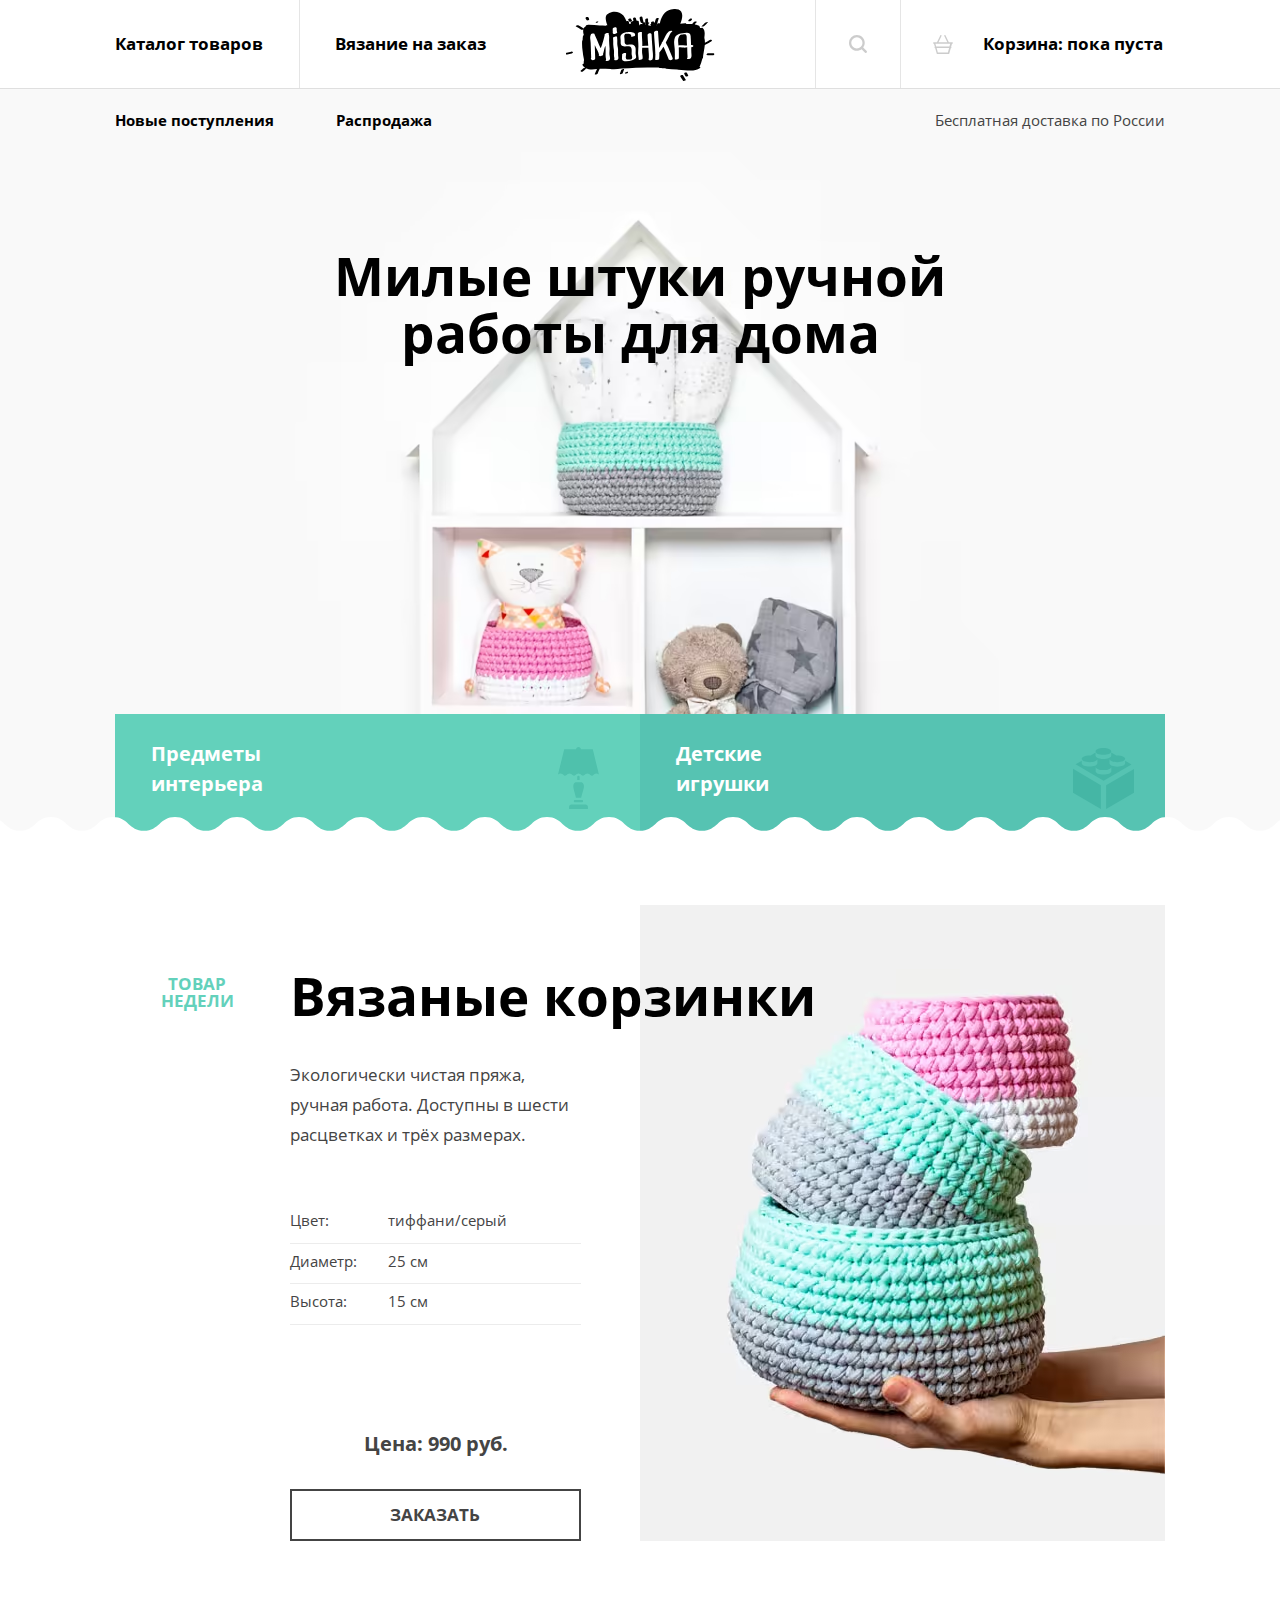
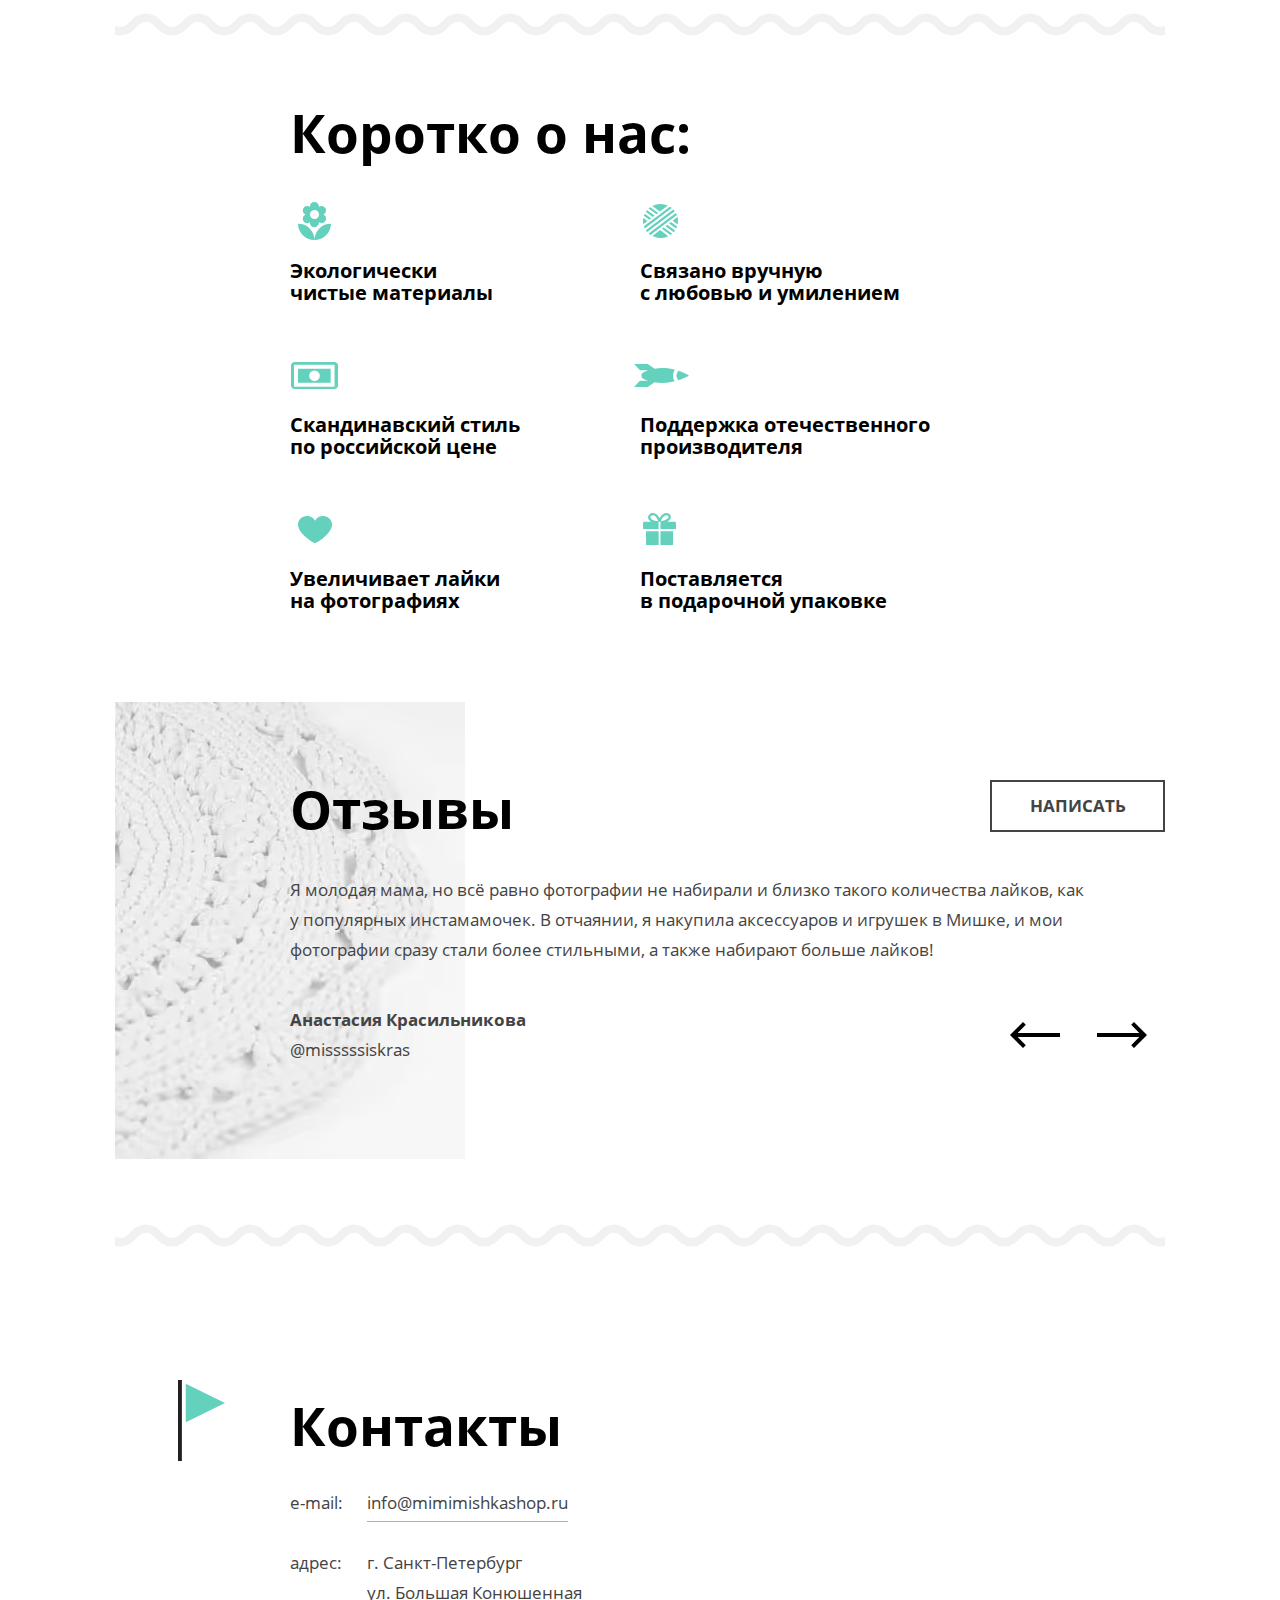
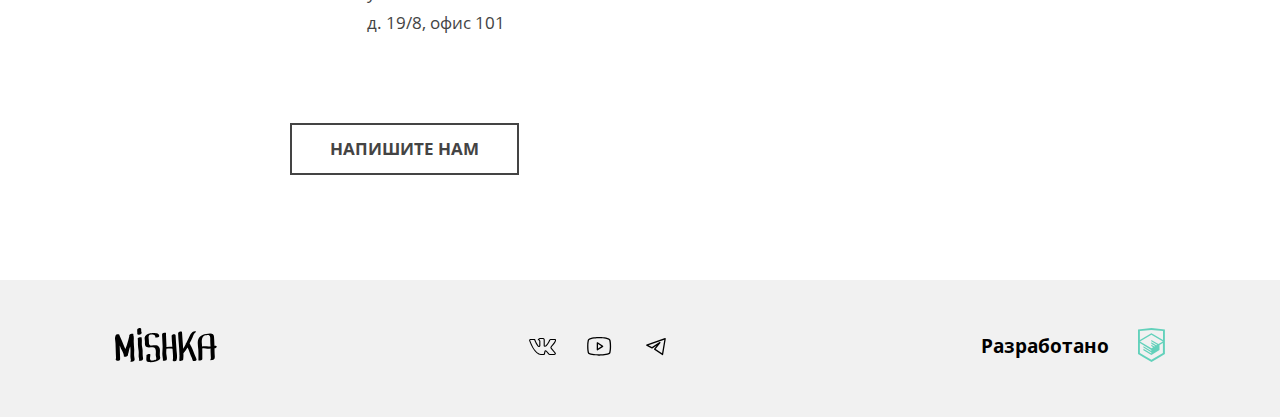
==== commit 89875529: "Deploying to gh-pages from @ AnnaLuna111/2051093-mishka-26@adb5ba9215aec04511018ee21f1cdc3d07e6b2a2 " ====
--- a/index.html
+++ b/index.html
@@ -1 +1 @@
-<!DOCTYPE html><html class="page" lang="ru"><head><meta charset="utf-8"><meta name="viewport" content="width=device-width,initial-scale=1"><title>Главная | Мишка | HTML Academy</title><script>function addClass(A){document.documentElement.classList.add(A)}let avif=new Image;function check_webp_feature(a){let e=new Image;e.onload=function(){let A=0<e.width&&0<e.height;a(A)},e.onerror=function(){a(!1)},e.src="[data-uri]"}avif.src="[data-uri]",avif.onload=function(){addClass("avif")},avif.onerror=function(){check_webp_feature(function(A){return addClass(A?"webp":"")})};</script><link rel="stylesheet" href="./css/style.css"><link rel="preload" href="./fonts/opensans.woff2" as="font" type="font/woff2" crossorigin><link rel="preload" href="./fonts/opensansbold.woff2" as="font" type="font/woff2" crossorigin></head><body class="page__body main"><header class="main__header header page__centerer"><a class="header__logo logo" href="./index.html"><picture><source media="(min-width: 1150px)" srcset="./img/logo.svg#desktop"><source media="(min-width: 768px)" srcset="./img/logo.svg#tablet"><img class="logo__image" width="89" height="35" src="./img/logo.svg#underline" alt="Логотип интернет мазагина Мишка."></picture></a><nav class="header__nav nav"><button class="nav__toggle" type="button"><span class="visually-hidden">Открыть меню</span> <span class="nav__button"></span></button><div class="nav__wrapper nav__wrapper--close"><ul class="nav__list site-list"><li class="nav__item site-list__item"><a class="nav__link site-list__link" href="./catalog.html">Каталог товаров</a></li><li class="nav__item site-list__item"><a class="nav__link site-list__link" href="./form.html">Вязание на заказ</a></li></ul><ul class="nav__list user-list"><li class="nav__item user-list__item"><a class="nav__link user-list__link user-list__link--search" href="javascript:void(0)"><span class="user-list__text user-list__text--hidden">Поиск по сайту</span></a></li><li class="nav__item user-list__item"><a class="nav__link user-list__link user-list__link--cart" href="javascript:void(0)">Корзина: пока пуста</a></li></ul><ul class="nav__list promo-list"><li class="promo-list__item"><a class="promo-list__link" href="javascript:void(0)">Новые поступления</a></li><li class="promo-list__item"><a class="promo-list__link" href="javascript:void(0)">Распродажа</a></li></ul><span class="nav__delivery nav__delivery--index">Бесплатная доставка по России</span></div></nav></header><main class="main__content index-page"><h1 class="visually-hidden">Интернет-магазин "Мишка". Товары для дома ручной работы.</h1><section class="intro"><h2 class="intro__title inner-title">Милые штуки ручной<br>работы для дома</h2><div class="intro__container page__centerer"><ul class="intro__list"><li class="intro__item"><a class="intro__link intro__link--stuff" href="javascript:void(0)">Предметы<br>интерьера</a></li><li class="intro__item"><a class="intro__link intro__link--toy" href="javascript:void(0)">Детские<br>игрушки</a></li></ul></div></section><section class="offer page__centerer separator"><h2 class="offer__title title">Вязаные корзинки</h2><span class="offer__promo">Товар недели</span><p class="offer__text">Экологически чистая пряжа,<br>ручная работа. Доступны в шести<br>расцветках и трёх размерах.</p><dl class="offer__list"><dt class="offer__item offer__key">Цвет:</dt><dd class="offer__item offer__value">тиффани/серый</dd><dt class="offer__item offer__key">Диаметр:</dt><dd class="offer__item offer__value">25 см</dd><dt class="offer__item offer__key">Высота:</dt><dd class="offer__item offer__value">15 см</dd></dl><div class="offer__container"><picture><source srcset="img/offer-desktop@1x.avif, img/offer-desktop@2x.avif 2x" type="image/avif" media="(min-width: 1150px)"><source srcset="img/offer-tablet@1x.avif, img/offer-tablet@2x.avif 2x" type="image/avif" media="(min-width: 768px)"><source srcset="img/offer-mobile@1x.avif, img/offer-mobile@2x.avif 2x" type="image/avif"><source srcset="img/offer-desktop@1x.webp, img/offer-desktop@2x.webp 2x" type="image/webp" media="(min-width: 1150px)"><source srcset="img/offer-tablet@1x.webp, img/offer-tablet@2x.webp 2x" type="image/webp" media="(min-width: 768px)"><source srcset="img/offer-mobile@1x.webp, img/offer-mobile@2x.webp 2x" type="image/webp"><source srcset="img/offer-desktop@1x.jpg, img/offer-desktop@2x.jpg 2x" type="image/jpg" media="(min-width: 1150px)"><source srcset="img/offer-tablet@1x.jpg, img/offer-tablet@2x.jpg 2x" type="image/jpg" media="(min-width: 768px)"><img class="offer__image" src="img/offer-mobile@1x.jpg" srcset="img/offer-mobile@2x.jpg 2x" width="260" height="315" alt="Три корзинки разного размера и цвета."></picture></div><span class="offer__price">Цена: 990 руб.</span> <a class="offer__button button" href="javascript:void(0)">Заказать</a></section><section class="about page__centerer"><h2 class="about__title title">Коротко о нас:</h2><ul class="about__list"><li class="about__item about__item--materials">Экологически<br>чистые материалы</li><li class="about__item about__item--handmade">Связано вручную<br>с любовью и умилением</li><li class="about__item about__item--price">Скандинавский стиль<br>по российской цене</li><li class="about__item about__item--production">Поддержка отечественного<br>производителя</li><li class="about__item about__item--likes">Увеличивает лайки<br>на фотографиях</li><li class="about__item about__item--delivery">Поставляется<br>в подарочной упаковке</li></ul></section><section class="review page__centerer separator"><div class="review__container"><h2 class="review__title title">Отзывы</h2><ul class="review__list"><li class="review__item"><blockquote class="review__text text">Я молодая мама, но всё равно фотографии не набирали и близко такого количества лайков, как у&nbsp;популярных инстамамочек. В&nbsp;отчаянии, я накупила аксессуаров и игрушек в Мишке, и&nbsp;мои фотографии сразу стали более стильными, а также набирают больше лайков!</blockquote><p class="review__author"><b class="review__author-bold">Анастасия Красильникова</b><br>@misssssiskras</p></li><li class="review__item review__item--hidden"><blockquote class="review__text text">Я сестра молодой мамы, но всё равно фотографии не набирали и близко такого количества лайков, как у популярных инстамамочек. В отчаянии, я накупила аксессуаров и игрушек в Мишке, и мои фотографии сразу стали более стильными, а также набирают больше лайков!</blockquote><p class="review__author"><b class="review__author-bold">Екатерина Красильникова<br></b>@misssssiskras2</p></li><li class="review__item review__item--hidden"><blockquote class="review__text text">Я двоюродная сестра молодой мамы, но всё равно фотографии не набирали и близко такого количества&nbsp;лайков, как у популярных инстамамочек. В отчаянии, я накупила аксессуаров и игрушек в Мишке, и мои фотографии сразу стали более стильными, а также набирают больше лайков!</blockquote><p class="review__author"><b class="review__author-bold">Елена Красильникова<br></b>@misssssiskras3</p></li></ul><div class="review__slider-buttons"><button class="review__slider-button review__prev" type="button"><span class="visually-hidden">Предыдущий отзыв</span></button> <button class="review__slider-button review__next" type="button"><span class="visually-hidden">Следующий отзыв</span></button></div><a class="review__button button" href="javascript:void(0)">Написать</a></div></section><div class="page__centerer page__centerer--desktop_on"><section class="contacts"><div class="contacts__container"><div class="page__centerer page__centerer--desktop_off"><h2 class="contacts__title title">Контакты</h2><dl class="contacts__list"><dt class="contacts__item contacts__key">e-mail:</dt><dd class="contacts__item contacts__value"><a href="info@mimimishkashop.ru">info@mimimishkashop.ru</a></dd><dt class="contacts__item contacts__key">адрес:</dt><dd class="contacts__item contacts__value">г. Санкт-Петербург<br>ул. Большая Конюшенная<br>д. 19/8, офис 101</dd></dl></div></div><div class="contacts__map"><picture><source srcset="img/map-desktop@1x.avif, img/map-desktop@2x.avif 2x" type="image/avif" media="(min-width: 1150px)"><source srcset="img/map-tablet@1x.avif, img/map-tablet@2x.avif 2x" type="image/avif" media="(min-width: 768px)"><source srcset="img/map-mobile@1x.avif, img/map-mobile@2x.avif 2x" type="image/avif"><source srcset="img/map-desktop@1x.webp, img/map-desktop@2x.webp 2x" type="image/webp" media="(min-width: 1150px)"><source srcset="img/map-tablet@1x.webp, img/map-tablet@2x.webp 2x" type="image/webp" media="(min-width: 768px)"><source srcset="img/map-mobile@1x.webp, img/map-mobile@2x.webp 2x" type="image/webp"><source srcset="img/map-desktop@1x.png, img/map-desktop@2x.png 2x" type="image/png" media="(min-width: 1150px)"><source srcset="img/map-tablet@1x.png, img/map-tablet@2x.png 2x" type="image/png" media="(min-width: 768px)"><img class="contacts__map" src="img/map-mobile@1x.png" srcset="img/map-mobile@2x.png 2x" width="320" height="454" alt="Магазин по адресу: улица Большая Конюшенная дом 19/8 офис 101, город Санкт-Петербург."></picture></div><div class="contacts__container contacts__container--button"><div class="page__centerer page__centerer--desktop_off"><a class="contacts__button button" href="javascript:void(0)">Напишите нам</a></div></div></section></div></main><footer class="main__footer footer"><div class="footer__container page__centerer"><a class="footer__main-logo logo" href="./index.html"><svg class="logo__footer" width="102" height="35" role="img" aria-label="Логотип интернет мазагина Мишка."><use href="./img/logo.svg#name" aria-hidden="true"></use></svg></a><ul class="footer__list social"><li class="social__item"><a class="social__link social__link--vk" href="https://vk.com/htmlacademy" target="_blank"><span class="visually-hidden">Вконтакте</span></a></li><li class="social__item"><a class="social__link social__link--yt" href="https://www.youtube.com/user/htmlacademyru" target="_blank"><span class="visually-hidden">Ютуб</span></a></li><li class="social__item"><a class="social__link social__link--tg" href="https://t.me/htmlacademy" target="_blank"><span class="visually-hidden">Телеграм</span></a></li></ul><p class="footer__copyright">Разработано <a class="footer__logo" href="https://htmlacademy.ru/intensive/adaptive"><span class="visually-hidden">в HTML-Академии.</span></a></p></div></footer><div class="modal modal--close"><button class="modal__close-button"></button><section class="modal__inner cart"><h2 class="cart__title title">Добавить в корзину</h2><form class="cart__form" action="https://echo.htmlacademy.ru" method="get"><fieldset class="cart__filter-group"><legend class="cart__text">Выберите размер:</legend><div class="cart__form-container"><label class="cart__label"><input class="cart__input" type="radio" name="size" value="s"> S</label> <label class="cart__label"><input class="cart__input cart__input--wide" type="radio" name="size" value="m"> M</label> <label class="cart__label"><input class="cart__input" type="radio" name="size" value="l"> L</label></div></fieldset><button class="cart__button button button--colorized" type="submit">Добавить</button></form></section></div><script src="./js/menu-toggle.js"></script><script src="./js/modal-open.js"></script><script src="./js/slider.js"></script></body></html>+<!DOCTYPE html><html class="page" lang="ru"><head><meta charset="utf-8"><meta name="viewport" content="width=device-width,initial-scale=1"><title>Главная | Мишка | HTML Academy</title><script>function addClass(A){document.documentElement.classList.add(A)}let avif=new Image;function check_webp_feature(a){let e=new Image;e.onload=function(){let A=0<e.width&&0<e.height;a(A)},e.onerror=function(){a(!1)},e.src="[data-uri]"}avif.src="[data-uri]",avif.onload=function(){addClass("avif")},avif.onerror=function(){check_webp_feature(function(A){return addClass(A?"webp":"")})};</script><link rel="icon" href="./favicons/favicon.svg" type="image/svg+xml"><link rel="apple-touch-icon" href="./favicons/180.png"><link rel="manifest" href="./manifest.webmanifest"><link rel="stylesheet" href="./css/style.css"><link rel="preload" href="./fonts/opensans.woff2" as="font" type="font/woff2" crossorigin><link rel="preload" href="./fonts/opensansbold.woff2" as="font" type="font/woff2" crossorigin></head><body class="page__body main"><header class="main__header header page__centerer"><a class="header__logo logo" href="./index.html"><picture><source media="(min-width: 1150px)" srcset="./img/logo.svg#desktop"><source media="(min-width: 768px)" srcset="./img/logo.svg#tablet"><img class="logo__image" width="89" height="35" src="./img/logo.svg#underline" alt="Логотип интернет мазагина Мишка."></picture></a><nav class="header__nav nav"><button class="nav__toggle nav__toggle--hidden" type="button"><span class="visually-hidden">Открыть меню</span> <span class="nav__button"></span></button><div class="nav__wrapper nav__wrapper--nojs"><ul class="nav__list site-list"><li class="nav__item site-list__item"><a class="nav__link site-list__link" href="./catalog.html">Каталог товаров</a></li><li class="nav__item site-list__item"><a class="nav__link site-list__link" href="./form.html">Вязание на заказ</a></li></ul><ul class="nav__list user-list"><li class="nav__item user-list__item"><a class="nav__link user-list__link user-list__link--search" href="javascript:void(0)"><span class="user-list__text user-list__text--hidden">Поиск по сайту</span></a></li><li class="nav__item user-list__item"><a class="nav__link user-list__link user-list__link--cart" href="javascript:void(0)">Корзина: пока пуста</a></li></ul><ul class="nav__list promo-list"><li class="promo-list__item"><a class="promo-list__link" href="javascript:void(0)">Новые поступления</a></li><li class="promo-list__item"><a class="promo-list__link" href="javascript:void(0)">Распродажа</a></li></ul><span class="nav__delivery nav__delivery--index">Бесплатная доставка по России</span></div></nav></header><main class="main__content index-page"><h1 class="visually-hidden">Интернет-магазин "Мишка". Товары для дома ручной работы.</h1><section class="intro"><h2 class="intro__title inner-title">Милые штуки ручной<br>работы для дома</h2><div class="intro__container page__centerer"><ul class="intro__list"><li class="intro__item"><a class="intro__link intro__link--stuff" href="javascript:void(0)">Предметы<br>интерьера</a></li><li class="intro__item"><a class="intro__link intro__link--toy" href="javascript:void(0)">Детские<br>игрушки</a></li></ul></div></section><section class="offer page__centerer separator"><h2 class="offer__title title">Вязаные корзинки</h2><span class="offer__promo">Товар недели</span><p class="offer__text">Экологически чистая пряжа,<br>ручная работа. Доступны в шести<br>расцветках и трёх размерах.</p><dl class="offer__list"><dt class="offer__item offer__key">Цвет:</dt><dd class="offer__item offer__value">тиффани/серый</dd><dt class="offer__item offer__key">Диаметр:</dt><dd class="offer__item offer__value">25 см</dd><dt class="offer__item offer__key">Высота:</dt><dd class="offer__item offer__value">15 см</dd></dl><div class="offer__container"><picture><source srcset="img/offer-desktop@1x.avif, img/offer-desktop@2x.avif 2x" type="image/avif" media="(min-width: 1150px)"><source srcset="img/offer-tablet@1x.avif, img/offer-tablet@2x.avif 2x" type="image/avif" media="(min-width: 768px)"><source srcset="img/offer-mobile@1x.avif, img/offer-mobile@2x.avif 2x" type="image/avif"><source srcset="img/offer-desktop@1x.webp, img/offer-desktop@2x.webp 2x" type="image/webp" media="(min-width: 1150px)"><source srcset="img/offer-tablet@1x.webp, img/offer-tablet@2x.webp 2x" type="image/webp" media="(min-width: 768px)"><source srcset="img/offer-mobile@1x.webp, img/offer-mobile@2x.webp 2x" type="image/webp"><source srcset="img/offer-desktop@1x.jpg, img/offer-desktop@2x.jpg 2x" type="image/jpg" media="(min-width: 1150px)"><source srcset="img/offer-tablet@1x.jpg, img/offer-tablet@2x.jpg 2x" type="image/jpg" media="(min-width: 768px)"><img class="offer__image" src="img/offer-mobile@1x.jpg" srcset="img/offer-mobile@2x.jpg 2x" width="260" height="315" alt="Три корзинки разного размера и цвета."></picture></div><span class="offer__price">Цена: 990 руб.</span> <a class="offer__button button" href="javascript:void(0)">Заказать</a></section><section class="about page__centerer"><h2 class="about__title title">Коротко о нас:</h2><ul class="about__list"><li class="about__item about__item--materials">Экологически<br>чистые материалы</li><li class="about__item about__item--handmade">Связано вручную<br>с любовью и умилением</li><li class="about__item about__item--price">Скандинавский стиль<br>по российской цене</li><li class="about__item about__item--production">Поддержка отечественного<br>производителя</li><li class="about__item about__item--likes">Увеличивает лайки<br>на фотографиях</li><li class="about__item about__item--delivery">Поставляется<br>в подарочной упаковке</li></ul></section><section class="review page__centerer separator"><div class="review__container"><h2 class="review__title title">Отзывы</h2><ul class="review__list"><li class="review__item"><blockquote class="review__text text">Я молодая мама, но всё равно фотографии не набирали и близко такого количества лайков, как у&nbsp;популярных инстамамочек. В&nbsp;отчаянии, я накупила аксессуаров и игрушек в Мишке, и&nbsp;мои фотографии сразу стали более стильными, а также набирают больше лайков!</blockquote><p class="review__author"><b class="review__author-bold">Анастасия Красильникова</b><br>@misssssiskras</p></li><li class="review__item review__item--hidden"><blockquote class="review__text text">Я сестра молодой мамы, но всё равно фотографии не набирали и близко такого количества лайков, как у популярных инстамамочек. В отчаянии, я накупила аксессуаров и игрушек в Мишке, и мои фотографии сразу стали более стильными, а также набирают больше лайков!</blockquote><p class="review__author"><b class="review__author-bold">Екатерина Красильникова<br></b>@misssssiskras2</p></li><li class="review__item review__item--hidden"><blockquote class="review__text text">Я двоюродная сестра молодой мамы, но всё равно фотографии не набирали и близко такого количества&nbsp;лайков, как у популярных инстамамочек. В отчаянии, я накупила аксессуаров и игрушек в Мишке, и мои фотографии сразу стали более стильными, а также набирают больше лайков!</blockquote><p class="review__author"><b class="review__author-bold">Елена Красильникова<br></b>@misssssiskras3</p></li></ul><div class="review__slider-buttons"><button class="review__slider-button review__prev" type="button"><span class="visually-hidden">Предыдущий отзыв</span></button> <button class="review__slider-button review__next" type="button"><span class="visually-hidden">Следующий отзыв</span></button></div><a class="review__button button" href="javascript:void(0)">Написать</a></div></section><div class="page__centerer page__centerer--desktop_on"><section class="contacts"><div class="contacts__container"><div class="page__centerer page__centerer--desktop_off"><h2 class="contacts__title title">Контакты</h2><dl class="contacts__list"><dt class="contacts__item contacts__key">e-mail:</dt><dd class="contacts__item contacts__value"><a href="info@mimimishkashop.ru">info@mimimishkashop.ru</a></dd><dt class="contacts__item contacts__key">адрес:</dt><dd class="contacts__item contacts__value">г. Санкт-Петербург<br>ул. Большая Конюшенная<br>д. 19/8, офис 101</dd></dl></div></div><div class="contacts__map"><iframe class="contacts__map" src="https://www.google.com/maps/embed?pb=!1m18!1m12!1m3!1d1998.6036253003006!2d30.32085871595745!3d59.938719169054345!2m3!1f0!2f0!3f0!3m2!1i1024!2i768!4f13.1!3m3!1m2!1s0x4696310fca145cc1%3A0x42b32648d8238007!2z0JHQvtC70YzRiNCw0Y8g0JrQvtC90Y7RiNC10L3QvdCw0Y8g0YPQuy4sIDE5LzgsINCh0LDQvdC60YIt0J_QtdGC0LXRgNCx0YPRgNCzLCAxOTExODY!5e0!3m2!1sru!2sru!4v1662975761937!5m2!1sru!2sru" width="320" height="454" allowfullscreen loading="lazy" title="Магазин по адресу: улица Большая Конюшенная дом 19/8 офис 101, город Санкт-Петербург."></iframe><noscript><picture><source srcset="img/map-desktop@1x.avif, img/map-desktop@2x.avif 2x" type="image/avif" media="(min-width: 1150px)"><source srcset="img/map-tablet@1x.avif, img/map-tablet@2x.avif 2x" type="image/avif" media="(min-width: 768px)"><source srcset="img/map-mobile@1x.avif, img/map-mobile@2x.avif 2x" type="image/avif"><source srcset="img/map-desktop@1x.webp, img/map-desktop@2x.webp 2x" type="image/webp" media="(min-width: 1150px)"><source srcset="img/map-tablet@1x.webp, img/map-tablet@2x.webp 2x" type="image/webp" media="(min-width: 768px)"><source srcset="img/map-mobile@1x.webp, img/map-mobile@2x.webp 2x" type="image/webp"><source srcset="img/map-desktop@1x.png, img/map-desktop@2x.png 2x" type="image/png" media="(min-width: 1150px)"><source srcset="img/map-tablet@1x.png, img/map-tablet@2x.png 2x" type="image/png" media="(min-width: 768px)"><img class="contacts__map" src="img/map-mobile@1x.png" srcset="img/map-mobile@2x.png 2x" width="320" height="454" alt="Магазин по адресу: улица Большая Конюшенная дом 19/8 офис 101, город Санкт-Петербург."></picture></noscript></div><div class="contacts__container contacts__container--button"><div class="page__centerer page__centerer--desktop_off"><a class="contacts__button button" href="javascript:void(0)">Напишите нам</a></div></div></section></div></main><footer class="main__footer footer"><div class="footer__container page__centerer"><a class="footer__main-logo" href="./index.html"><svg width="102" height="35" role="img" aria-label="Логотип интернет мазагина Мишка."><use href="./img/logo.svg#name" aria-hidden="true"></use></svg></a><ul class="footer__list social"><li class="social__item"><a class="social__link social__link--vk" href="https://vk.com/htmlacademy" target="_blank"><span class="visually-hidden">Вконтакте</span></a></li><li class="social__item"><a class="social__link social__link--yt" href="https://www.youtube.com/user/htmlacademyru" target="_blank"><span class="visually-hidden">Ютуб</span></a></li><li class="social__item"><a class="social__link social__link--tg" href="https://t.me/htmlacademy" target="_blank"><span class="visually-hidden">Телеграм</span></a></li></ul><p class="footer__copyright">Разработано <a class="footer__logo" href="https://htmlacademy.ru/intensive/adaptive"><span class="visually-hidden">в HTML-Академии.</span></a></p></div></footer><div class="modal modal--close"><button class="modal__close-button"></button><section class="modal__inner cart"><h2 class="cart__title title">Добавить в корзину</h2><form class="cart__form" action="https://echo.htmlacademy.ru" method="get"><fieldset class="cart__filter-group"><legend class="cart__text">Выберите размер:</legend><div class="cart__form-container"><label class="cart__label"><input class="cart__input" type="radio" name="size" value="s"> S</label> <label class="cart__label"><input class="cart__input cart__input--wide" type="radio" name="size" value="m"> M</label> <label class="cart__label"><input class="cart__input" type="radio" name="size" value="l"> L</label></div></fieldset><button class="cart__button button button--colorized" type="submit">Добавить</button></form></section></div><script src="./js/menu-toggle.js"></script><script src="./js/modal-open.js"></script><script src="./js/slider.js"></script></body></html>--- a/css/style.css
+++ b/css/style.css
@@ -1 +1 @@
-@font-face{font-family:"Open Sans";font-style:normal;font-weight:400;src:url(../fonts/opensans.woff2)format("woff2"),url(../fonts/opensans.woff)format("woff");font-display:swap}@font-face{font-family:"Open Sans";font-style:normal;font-weight:700;src:url(../fonts/opensansbold.woff2)format("woff2"),url(../fonts/opensansbold.woff)format("woff");font-display:swap}:root{--main-font:"Open Sans", "Arial", sans-serif;--base-color:#444444;--main-color:#000000;--accent-color:#63d1bb;--sec-accent-color:#56c3b2;--third-accent-color:#59d5bc;--fourth-accent-color:#46c1ae;--light-color:#ffffff;--light-accent-color:#f1f1f1;--very-light-color:#f9f9f9;--border-color:#ececec;--border-modal-color:#c6c6c6;--accent-dark-color:#149080;--accent-link-color:#62d1ba;--pale-border-color:rgba(0, 0, 0, 0.1);--pale-link-color:rgba(70, 193, 174, 0.1);--pale-button-color:rgba(255, 255, 255, 0.3);--pale-accent-color:rgba(99, 209, 187, 0.3);--pale-main-color:rgba(0, 0, 0, 0.2);--pale-active-color:rgba(0, 0, 0, 0.3);--pale-hover-color:rgba(0, 0, 0, 0.6);--pale-modal-color:rgba(68, 68, 68, 0.1);--modal-shadow-color:rgba(0, 1, 1, 0.25)}img{max-width:100%;object-fit:contain;object-position:center}.page{font-family:var(--main-font);font-size:15px;line-height:24px;color:var(--base-color);background-color:var(--light-color)}.page__centerer{margin:0 30px}@media (min-width:768px){.page__centerer{margin:0 50px}}@media (min-width:1150px){.page__centerer{width:1050px;margin:0 auto}}@media (max-width:1149.99px){.page__centerer--desktop_on{display:contents}}@media (min-width:1150px){.page__centerer--desktop_off{display:contents}}.page__body{margin:0 auto}.visually-hidden{position:absolute;width:1px;height:1px;margin:-1px;border:0;padding:0;white-space:nowrap;-webkit-clip-path:inset(100%);clip-path:inset(100%);clip:rect(0 0 0 0);overflow:hidden}.inner-title{font-size:27px;line-height:30px;font-weight:700;text-align:center;color:var(--main-color)}@media (min-width:768px) and (max-width:1149.99px){.inner-title{font-size:43px;line-height:50px}}@media (min-width:1150px){.inner-title{font-size:53px;line-height:57px}}.title{font-size:25px;line-height:30px;font-weight:700;color:var(--main-color)}@media (min-width:768px) and (max-width:1149.99px){.title{font-size:43px;line-height:50px}}@media (min-width:1150px){.title{font-size:53px;line-height:57px}}.product-title{font-size:17px;font-weight:700;color:var(--main-color)}@media (min-width:768px){.product-title{font-size:20px}}.button,.header a{text-decoration:none}.button{padding:16px;font-size:18px;line-height:20px;font-weight:700;text-align:center;text-transform:uppercase;color:var(--base-color);background:var(--light-color);border:2px solid var(--base-color)}@media (min-width:768px){.button{font-size:17px}}.button:active,.button:hover{color:var(--light-color);background:var(--base-color)}.button:active{color:var(--pale-button-color)}.button--colorized{color:var(--light-color);background:var(--accent-color);border-color:var(--accent-color)}.button--colorized:active,.button--colorized:hover{color:var(--base-color);background:var(--light-color)}.button--colorized:active{color:var(--pale-main-color);border-color:var(--pale-accent-color)}.separator::after{position:absolute;bottom:0;left:-30px;right:-30px;width:120%;height:6px;background:url(../icons/stack.svg#cosin)repeat-x bottom;background-size:16px 6px;z-index:2;content:""}@media (max-width:767.99px){.separator::after{background-position:-7px 0}}@media (min-width:768px) and (max-width:1149.99px){.separator::after{left:-50px;right:-50px;height:17px;background-size:38px 17px;background-position:-18px 0}}@media (min-width:1150px){.separator::after{left:0;right:0;width:100%;height:23px;background-size:52px 23px}}.header{position:relative;display:flex;padding:19px 0}.header a{color:var(--main-color)}.header a:hover{color:var(--pale-hover-color)}.header a:active{color:var(--pale-active-color)}@media (min-width:768px){.header{display:block;padding:0}}.header__logo{position:absolute;top:22px;left:48%;transform:translate(-48%)}@media (min-width:768px) and (max-width:1149.99px){.header__logo{left:54px}}@media (min-width:1150px){.header__logo{top:9px;left:50%;transform:translate(-50%)}}.header__nav{margin-left:auto}@media (min-width:768px){.header__nav{margin:0}}.nav__toggle{display:flex;align-items:center;width:40px;height:40px;margin-right:-10px;padding:8px;background:var(--light-color);border:0}@media (min-width:768px){.nav__toggle{display:none}}.nav__button{position:relative;width:20px;height:2px;background:var(--main-color);transition:.25s ease-in-out}.nav__button::after,.nav__button::before{position:absolute;top:-6px;left:0;content:"";width:20px;height:2px;background:var(--main-color)}.nav__button::after{top:6px}.nav__toggle--open .nav__button{background:0 0}.nav__toggle--open .nav__button::before{width:120%;transform:rotate(45deg);top:0;left:-2px}.nav__toggle--open .nav__button::after{width:120%;transform:rotate(-45deg);top:0;left:-2px}@media (max-width:767.99px){.nav__wrapper{position:absolute;top:79px;left:-30px;right:-30px;display:flex;flex-direction:column;background:var(--light-color);z-index:2}.nav__wrapper--close{display:none}}@media (min-width:768px){.nav__wrapper{display:grid;grid-template-columns:1fr 1fr;grid-template-areas:"user user""site delivery"}}@media (min-width:1150px){.nav__wrapper{gap:0 150px;grid-template-areas:"site user""promo delivery"}}.nav__list{display:flex;flex-direction:column;margin:0;padding:0;font-size:17px;font-weight:700;list-style:none}@media (min-width:768px){.nav__list{flex-direction:row;flex-wrap:wrap}}.nav__item{padding:27px 30px}@media (max-width:767.99px){.nav__item{border-top:1px solid var(--pale-border-color)}.nav__link{padding-left:46px}}.nav__delivery{display:none}.nav__delivery--index{--index-nav-color:#f9f9f9}@media (min-width:768px){.nav__delivery{position:relative;display:block;grid-area:delivery;margin-left:auto;padding:20px 0}}@media (min-width:768px) and (max-width:1149.99px){.nav__delivery{padding-right:4px}}.nav__delivery::after{position:absolute;content:"";right:-50px;top:0;width:100vw;height:100%;background:var(--index-nav-color, #f1f1f1);border-top:1px solid var(--pale-border-color);z-index:-1}@media (min-width:1150px){.nav__delivery::after{right:calc((100vw - 1050px)/2*-1)}}@media (min-width:768px) and (max-width:1149.99px){.site-list{grid-area:site;font-size:15px}.site-list__item{width:168px;padding:20px 0}}@media (min-width:1150px){.site-list__item{width:184px;padding:32px 0}.site-list__item:nth-child(2n+2){padding-left:35px;border-left:1px solid var(--pale-border-color)}}.user-list{grid-area:user}@media (min-width:768px){.user-list{margin-left:auto}.user-list__item{padding:32px 0;border-left:1px solid var(--pale-border-color)}}.user-list__link{position:relative}@media (min-width:768px){.user-list__link{padding-left:82px;padding-right:2px}}@media (min-width:768px) and (max-width:1149.99px){.user-list__link{padding-left:81px;padding-right:4px}}.user-list__link::before{position:absolute;left:0;width:24px;height:24px;background-color:var(--pale-main-color);content:""}@media (min-width:768px){.user-list__link::before{left:30px}}.user-list__link--search::before{-webkit-mask:url(../icons/stack.svg#search-icon)no-repeat center/contain;mask:url(../icons/stack.svg#search-icon)no-repeat center/contain}.user-list__link--cart::before{-webkit-mask:url(../icons/stack.svg#cart-icon)no-repeat center/contain;mask:url(../icons/stack.svg#cart-icon)no-repeat center/contain}.user-list__link:hover::before{background-color:var(--accent-color)}.user-list__link:active::before{background-color:var(--pale-accent-color)}@media (min-width:768px){.user-list__text--hidden{display:none}}.promo-list{display:none}@media (min-width:1150px){.promo-list{display:flex;flex-wrap:wrap;grid-area:promo;font-size:15px}}.promo-list__item{padding:20px 62px 20px 0}.logo:hover{opacity:.6}.logo:active{opacity:.3}.logo__image{object-fit:cover;display:block;width:89px;height:35px}@media (min-width:768px) and (max-width:1149.99px){.logo__image{width:114px;height:46px}}@media (min-width:1150px){.logo__image{width:149px;height:72px}}.logo__footer:hover{--logo-color:#46c1ae}.logo__footer:active{--logo-color:#46c1ae;opacity:.3}.main{display:flex;flex-direction:column}.main__content{flex-grow:1}.intro{position:relative;padding-bottom:133px;background:var(--very-light-color) var(--bg-image) no-repeat 50% -20px/contain;text-align:center}@media all{.intro{--bg-image:-webkit-image-set(url("../img/intro-mobile@1x.jpg") 1x, url("../img/intro-mobile@2x.jpg") 2x)}}@media (min-width:768px){.intro{--bg-image:-webkit-image-set(url("../img/intro-tablet@1x.jpg") 1x, url("../img/intro-tablet@2x.jpg") 2x)}}@media (min-width:1150px){.intro{--bg-image:-webkit-image-set(url("../img/intro-desktop@1x.jpg") 1x, url("../img/intro-desktop@2x.jpg") 2x)}}@media all{.webp .intro{--bg-image:-webkit-image-set(url("../img/intro-mobile@1x.webp") 1x, url("../img/intro-mobile@2x.webp") 2x)}}@media (min-width:768px){.webp .intro{--bg-image:-webkit-image-set(url("../img/intro-tablet@1x.webp") 1x, url("../img/intro-tablet@2x.webp") 2x)}}@media (min-width:1150px){.webp .intro{--bg-image:-webkit-image-set(url("../img/intro-desktop@1x.webp") 1x, url("../img/intro-desktop@2x.webp") 2x)}}@media all{.avif .intro{--bg-image:-webkit-image-set(url("../img/intro-mobile@1x.avif") 1x, url("../img/intro-mobile@2x.avif") 2x)}}@media (min-width:768px){.avif .intro{--bg-image:-webkit-image-set(url("../img/intro-tablet@1x.avif") 1x, url("../img/intro-tablet@2x.avif") 2x)}}@media (min-width:1150px){.avif .intro{--bg-image:-webkit-image-set(url("../img/intro-desktop@1x.avif") 1x, url("../img/intro-desktop@2x.avif") 2x)}}.intro::after{position:absolute;bottom:0;left:0;right:0;width:100%;height:24px;z-index:10;content:""}@media (min-width:768px){.intro{padding-bottom:0;background-position:50% -55px}.intro::after{background:url(../icons/stack.svg#wave)repeat-x bottom;background-size:38.5px 24px}}@media (min-width:1150px){.intro{background-position:50% -30px}.intro::after{height:34px;background-size:62px 34px}}.intro__title{margin:0;padding:75px 30px 192px}@media (min-width:768px){.intro__title{padding:90px 50px 505px}}@media (min-width:1150px){.intro__title{padding:95px 50px 490px}}.intro__container{position:absolute;left:0;right:0;bottom:0}@media (max-width:767.99px){.intro__container{left:-30px;right:-30px}}.intro__list{display:flex;flex-direction:column;margin:0;padding:0;text-align:left;list-style:none}@media (min-width:768px){.intro__list{flex-direction:row}}@media (min-width:768px) and (max-width:1149.99px){.intro__item{width:334px}}@media (min-width:1150px){.intro__item{width:525px}}.intro__link{position:relative;display:block;padding:24px 30px 31px;font-size:19px;font-weight:700;color:var(--light-color);text-decoration:none;box-sizing:border-box}.intro__link::after{position:absolute;top:19px;right:26px;width:64px;height:64px;background:var(--accent-dark-color);opacity:.5;content:""}.intro__link--stuff{background:var(--accent-color)}.intro__link--stuff::after{background:url(../icons/stack.svg#stuff-icon)no-repeat center/contain}.intro__link--stuff:active,.intro__link--stuff:hover{background:var(--third-accent-color)}.intro__link--toy{background:var(--sec-accent-color)}.intro__link--toy::after{background:url(../icons/stack.svg#toy-icon)no-repeat center/contain}.intro__link--toy:active,.intro__link--toy:hover{background:var(--fourth-accent-color)}.intro__link:hover{margin-top:-5px}.intro__link:hover::after{opacity:.7}.intro__link:active::after{opacity:.3}@media (min-width:768px){.intro__link{padding:25px 36px 52px;font-size:20px;line-height:30px}.intro__link::after{top:31px;right:30px}}@media (min-width:768px) and (max-width:1149.99px){.intro__link{padding-bottom:48px}}.offer{position:relative;display:flex;flex-direction:column;padding:30px 0 42px}@media (min-width:768px){.offer{display:grid;grid-template-columns:2fr 1fr 1fr;grid-template-areas:"title title promo""text image image""table image image""price image image""button image image";padding:40px 0 70px}}@media (min-width:1150px){.offer{grid-template-columns:1fr 2fr 3fr;grid-template-areas:"promo title image""promo text image""promo table image""promo price image""promo button image";padding:54px 0 95px}}.offer__title{margin:0 0 6px;grid-area:title}@media (min-width:768px) and (max-width:1149.99px){.offer__title{margin-bottom:48px}}@media (min-width:1150px){.offer__title{grid-column:2/4;margin:62px 0 40px}}.offer__promo{font-size:17px;line-height:20px;font-weight:700;text-transform:uppercase;color:var(--accent-color);grid-area:promo}@media (min-width:768px){.offer__promo{margin-top:70px;margin-left:32px;width:100px;line-height:17px;text-align:center}}@media (min-width:768px) and (max-width:1149.99px){.offer__promo{margin:6px 16px 0 0;justify-self:end}}.offer__text{grid-area:text;margin-bottom:24px}@media (min-width:768px){.offer__text{margin:-12px 0 36px;font-size:17px;line-height:30px}}@media (min-width:1150px){.offer__text{margin-bottom:46px}}.offer__list{display:grid;grid-template-columns:38% 62%;margin:0 0 28px;grid-area:table}@media (min-width:768px) and (max-width:1149.99px){.offer__list{grid-template-columns:28% 60%;margin-bottom:57px}}@media (min-width:1150px){.offer__list{grid-template-columns:28% 55%;margin-bottom:107px}}.offer__item{margin:0;padding:7px 0 10px;line-height:20px;border-bottom:1px solid var(--border-color)}.offer__container{grid-area:image;z-index:-1}.offer__image{display:block;width:260px;height:315px;margin-bottom:30px}@media (min-width:768px){.offer__image{width:334px;height:404px;margin:0 0 0 auto}}@media (min-width:1150px){.offer__image{width:525px;height:636px}}.offer__price{display:block;margin-bottom:24px;font-size:17px;line-height:24px;font-weight:700;text-align:center;grid-area:price}@media (min-width:768px){.offer__price{margin-bottom:18px;margin-left:74px;font-size:20px;text-align:left}}.offer__button{grid-area:button;padding:14px}@media (min-width:768px){.offer__button{display:inline-block;width:83%;box-sizing:border-box;margin-top:auto}}@media (min-width:768px) and (max-width:1149.99px){.offer__button{width:87%}}.about{padding:31px 0}@media (min-width:768px){.about{padding:55px 0 70px}}@media (min-width:1150px){.about{padding:68px 0 90px}}.about__title{margin:0 0 28px}@media (min-width:768px){.about__title{margin-bottom:41px}}@media (min-width:1150px){.about__title{margin-left:175px}}.about__list{display:grid;grid-template-columns:1fr 1fr;gap:52px 0;padding:0;list-style:none}@media (max-width:767.99px){.about__list{display:flex;flex-wrap:wrap;gap:30px}}@media (min-width:1150px){.about__list{margin:0 175px}}.about__item{display:flex;flex-direction:column;gap:20px;font-size:17px;line-height:20px;font-weight:700;color:var(--main-color)}@media (max-width:767.99px){.about__item{gap:15px}.about__item:nth-of-type(2n+2){order:1}}@media (min-width:768px){.about__item{font-size:20px;line-height:22px}}.about__item::before{width:56px;height:38px;margin-left:-6px;background:var(--accent-color);content:""}.about__item--materials::before{background:url(../icons/stack.svg#eco-icon)no-repeat center/contain}.about__item--handmade::before{background:url(../icons/stack.svg#handmade-icon)no-repeat center/contain}.about__item--price::before{background:url(../icons/stack.svg#price-icon)no-repeat center/contain}.about__item--production::before{background:url(../icons/stack.svg#production-icon)no-repeat center/contain}.about__item--likes::before{background:url(../icons/stack.svg#likes-icon)no-repeat center/contain}.about__item--delivery::before{background:url(../icons/stack.svg#delivery-icon)no-repeat center/contain}.review{position:relative;padding-bottom:20px}@media (min-width:768px) and (max-width:1149.99px){.review{padding-bottom:75px}}@media (min-width:1150px){.review{padding-bottom:86px}}.review__container{position:relative;display:flex;flex-direction:column;padding:14px 0}@media (min-width:768px){.review__container{--bg-image:-webkit-image-set(url("../img/review-tablet@1x.jpg") 1x, url("../img/review-tablet@2x.jpg") 2x);display:grid;grid-template-columns:auto 175px;grid-template-areas:"title button""text text";padding:77px 4px 47px 0}.webp .review__container{--bg-image:-webkit-image-set(url("../img/review-tablet@1x.webp") 1x, url("../img/review-tablet@2x.webp") 2x)}.avif .review__container{--bg-image:-webkit-image-set(url("../img/review-tablet@1x.avif") 1x, url("../img/review-tablet@2x.avif") 2x)}.review__container::before{position:absolute;top:0;left:-50px;width:350px;height:457px;background:var(--bg-image) no-repeat center/cover;content:"";z-index:-1}}@media (min-width:1150px){.review__container{padding:78px 0 96px 175px;box-sizing:border-box}.review__container::before{left:0}}.review__title{margin:0 0 14px;grid-area:title}@media (min-width:768px){.review__title{margin-bottom:38px}}@media (min-width:768px) and (max-width:1149.99px){.review__title{margin-top:5px}}.review__list{margin:0 0 30px;padding:0;list-style:none;grid-area:text}@media (min-width:768px){.review__list{margin:0}}.review__item{display:block}.review__item--hidden{display:none}.review__text{margin:0 0 30px;line-height:30px}@media (min-width:768px){.review__text{margin-bottom:58px;font-size:17px}}@media (min-width:1150px){.review__text{margin-bottom:40px}}.review__author{margin:0;font-size:17px;line-height:30px;grid-area:author}@media (min-width:768px) and (max-width:1149.99px){.review__author{margin-bottom:10px}}.review__author-bold{font-size:17px;line-height:24px}@media (min-width:768px) and (max-width:1149.99px){.review__author-bold{font-size:18px}}.review__slider-buttons{display:flex;margin-bottom:41px}@media (min-width:768px){.review__slider-buttons{position:absolute;bottom:61px;right:22px;margin:0}}@media (min-width:1150px){.review__slider-buttons{bottom:102px;right:18px}}.review__slider-button{position:relative;display:inline-block;flex-grow:1;width:50px;height:48px;background:0 0;border:1px solid var(--border-color)}.review__slider-button::after{position:absolute;top:0;left:0;width:100%;height:100%;content:"";background-color:var(--main-color)}.review__slider-button:hover::after{opacity:.6}.review__slider-button:active::after{opacity:.3}@media (min-width:768px){.review__slider-button{margin-left:37px;border:0}}.review__prev::after{transform:rotate(180deg)}.review__next::after,.review__prev::after{-webkit-mask:url(../icons/stack.svg#arrow-icon)no-repeat center/contain;mask:url(../icons/stack.svg#arrow-icon)no-repeat center/contain}.review__button{margin-bottom:18px;padding:14px;grid-area:button}@media (min-width:768px){.review__button{align-self:start}}.contacts{padding:38px 0}@media (min-width:768px){.contacts{padding:68px 0 57px}}@media (min-width:1150px){.contacts{padding:71px 0 105px 175px;box-sizing:border-box;display:grid;grid-template-columns:2fr 3fr;grid-template-areas:"contacts map""button map"}}.contacts__container{display:flex;flex-direction:column;grid-area:contacts}.contacts__container--button{grid-area:button;align-items:center}.contacts__title{position:relative;margin:0 0 5px}@media (min-width:768px){.contacts__title{margin-bottom:49px}.contacts__title::before{position:absolute;top:-23px;right:6px;width:110px;height:82px;content:"";background:url(../icons/stack.svg#flag-icon)no-repeat center/contain}}@media (min-width:1150px){.contacts__title{margin:79px 0 34px}.contacts__title::before{top:-18px;left:-175px}}.contacts__list{display:grid;grid-template-columns:77px 185px;margin:0 0 55px}@media (min-width:768px) and (max-width:1149.99px){.contacts__list{grid-template-columns:12% 37% 12% 37%;margin-bottom:49px}}@media (min-width:1150px){.contacts__list{grid-template-columns:77px 250px;gap:30px 0}}.contacts__item{margin:0;padding:20px 0 10px;font-size:14px;line-height:30px}.contacts__item a{padding-bottom:4px;color:inherit;text-decoration:none;border-bottom:1px solid var(--accent-link-color)}.contacts__item a:active,.contacts__item a:hover{color:var(--fourth-accent-color);border-color:var(--fourth-accent-color)}.contacts__item a:active{border-color:var(--pale-link-color)}@media (min-width:1150px){.contacts__item a{padding-bottom:7px}}@media (min-width:768px){.contacts__item{font-size:17px;padding:0}}.contacts__map{width:100%;height:455px;grid-area:map}@media (min-width:768px){.contacts__map{height:457px}}@media (min-width:1150px){.contacts__map{width:527px;height:457px}}.contacts__button{display:inline-block;margin-top:40px;padding:14px 49px}@media (min-width:768px){.contacts__button{margin-top:55px;padding:14px 38px}}@media (min-width:1150px){.contacts__button{margin-top:auto;margin-right:auto}}.catalog-page__inner{background:var(--light-accent-color)}.catalog-page__title{margin:0;padding:73px 22px}@media (min-width:768px) and (max-width:1149.99px){.catalog-page__title{padding:38px 50px 74px}}@media (min-width:1150px){.catalog-page__title{padding:38px 50px 100px}}.catalog-page__product{position:relative;background:var(--light-color)}.catalog-page__product::before{position:absolute;top:-10px;left:0;right:0;width:100%;height:24px;z-index:10;content:""}@media (min-width:768px){.catalog-page__product::before{background:url(../icons/stack.svg#wave)repeat-x top;background-size:39px 24px}}@media (min-width:1150px){.catalog-page__product::before{top:-20px;height:34px;background-size:58px 34px}}.product{display:flex;flex-direction:column;gap:30px;padding:32px 0 55px}@media (min-width:768px) and (max-width:1149.99px){.product{padding:78px 0 62px}}@media (min-width:1150px){.product{padding:125px 0 105px}}.product__list{display:flex;flex-wrap:wrap;justify-content:center;gap:28px;margin:0 0 30px;padding:0;list-style:none}@media (min-width:768px) and (max-width:1149.99px){.product__list{gap:54px;margin-bottom:54px}}@media (min-width:1150px){.product__list{justify-content:space-between;margin-bottom:57px}}.product-card{display:flex;flex-direction:column;width:260px}@media (min-width:768px) and (max-width:1149.99px){.product-card{flex-direction:row;width:668px}}@media (min-width:1150px){.product-card{width:316px}}.product-card__image{display:block;flex-shrink:0;width:260px;height:195px}@media (min-width:768px) and (max-width:1149.99px){.product-card__image{width:334px;height:334px}}@media (min-width:1150px){.product-card__image{width:316px;height:462px}}.product-card__wrapper{display:flex;flex-direction:column;padding:28px 28px 26px;border:1px solid var(--border-color);box-sizing:border-box}.product-card__wrapper:hover{box-shadow:0 6px 10px var(--pale-border-color)}.product-card__wrapper:active,.product-card__wrapper:focus-within{box-shadow:0 3px 5px var(--pale-border-color)}@media (min-width:768px) and (max-width:1149.99px){.product-card__wrapper{width:334px;padding:27px 33px 23px 30px}}@media (min-width:1150px){.product-card__wrapper{height:100%;padding:25px 32px 23px 26px}}@media (max-width:767.99px){.product-card__wrapper--third{padding-top:24px}.product-card__wrapper--third .product-card__title{margin-bottom:10px}}.product-card__title{margin:0 0 6px}.product-card__link{color:inherit;text-decoration:none}.product-card__link:hover{opacity:.6}.product-card__link:active{opacity:.3}.product-card__text{margin:0 0 17px;font-size:13px;line-height:30px}@media (min-width:768px){.product-card__text{font-size:15px;margin-bottom:14px}}.product-card__footer-conatiner{display:flex;justify-content:space-between;margin-top:auto;padding-top:23px;border-top:1px solid var(--border-color)}.product-card__price{font-weight:700;color:var(--main-color)}@media (min-width:768px){.product-card__price{font-size:17px}}.product-card__button{position:relative;width:24px;height:24px}.product-card__button::after{position:absolute;top:-3px;left:3px;width:100%;height:100%;content:"";background-color:var(--pale-main-color);-webkit-mask:url(../icons/stack.svg#cart-icon)no-repeat center/contain;mask:url(../icons/stack.svg#cart-icon)no-repeat center/contain}@media (min-width:768px){.product-card__button::after{left:1px}}.product-card__button:hover::after{background-color:var(--accent-color)}.product-card__button:active::after{background-color:var(--pale-accent-color)}.production{display:flex;flex-direction:column;box-sizing:border-box;border:1px solid var(--border-color)}@media (min-width:1150px){.production{display:grid;grid-template-columns:683px auto;grid-template-areas:"video title""video content";width:100%}}.production:hover{box-shadow:0 6px 10px var(--pale-border-color)}.production:active,.production:focus-within{box-shadow:0 3px 5px var(--pale-border-color)}.production__container{display:flex;flex-direction:column;padding:21px 32px;grid-area:content}@media (min-width:768px) and (max-width:1149.99px){.production__container{padding:12px 40px}}@media (min-width:1150px){.production__container{padding:15px 57px 0 79px}}.production__container--title{grid-area:title;display:block}@media (max-width:767.99px){.production__container--title{padding-right:0}}.production__title{display:flex;gap:25px;align-items:center;margin:0 0 5px}@media (min-width:768px){.production__title{gap:33px;margin:27px 0 0}}@media (min-width:1150px){.production__title{flex-direction:column;gap:23px;align-items:flex-start}}.production__title::before{flex-shrink:0;margin-top:-5px;width:32px;height:32px;background-color:var(--accent-color);-webkit-mask:url(../icons/stack.svg#video-icon)no-repeat center/contain;mask:url(../icons/stack.svg#video-icon)no-repeat center/contain;content:""}@media (min-width:1150px){.production__title::before{margin-top:0}}.production__video{position:relative;align-self:center;width:260px;height:150px}@media (min-width:768px) and (max-width:1149.99px){.production__video{order:-1;width:668px;height:455px}}@media (min-width:1150px){.production__video{width:683px;height:455px;grid-area:video}}.production__video-button{position:absolute;top:50%;left:50%;width:102px;height:102px;background:url(../icons/stack.svg#play-video-icon)no-repeat center/contain;border:0;transform:translate(-50%,-50%)}.production__video-button:hover{width:116px;height:116px}.production__video-button:active{background-size:80%;opacity:.3}.production__text{margin:14px 0 40px;font-size:13px}@media (min-width:768px){.production__text{font-size:15px;line-height:30px;margin-top:0}}@media (min-width:1150px){.production__text{margin-bottom:50px}}.production__button{margin:0 2px 12px;line-height:16px}@media (min-width:768px) and (max-width:1149.99px){.production__button{margin:0 2px 34px}}@media (min-width:1150px){.production__button{margin:0 0 47px}}.order-page__inner{background:var(--light-accent-color)}.order-page__title{margin:0;padding:73px 22px}@media (min-width:768px) and (max-width:1149.99px){.order-page__title{padding:38px 50px 74px}}@media (min-width:1150px){.order-page__title{padding:38px 50px 100px}}.order{position:relative;background:var(--light-color);padding-bottom:55px}.order::before{position:absolute;top:-10px;left:0;right:0;width:100%;height:24px;z-index:10;content:""}@media (min-width:768px){.order{padding:50px 0}.order::before{background:url(../icons/stack.svg#wave)repeat-x top;background-size:39px 24px}}@media (min-width:1150px){.order{padding:96px 0 50px}.order::before{top:-20px;height:34px;background-size:58px 34px}}.order__text{padding:19px 0 15px;font-size:13px}@media (max-width:767.99px){.order__text br{display:none}}@media (min-width:768px){.order__text{font-size:17px;line-height:30px;padding:16px 0 15px}}@media (min-width:1150px){.order__text{box-sizing:border-box;padding-left:175px;padding-right:190px}.order__text br{display:none}}.form{display:flex;flex-direction:column}@media (min-width:768px) and (max-width:1149.99px){.form{padding-right:4px}}@media (min-width:768px){.form__wrapper,.form__wrapper input{background:var(--light-accent-color)}}.form__filter-group{display:grid;padding:15px 0}.form__filter-group--name{padding-top:18px}.form__filter-group--wrapper{padding:4px 0 9px}.form__filter-group--textarea{padding-top:10px;padding-bottom:8px}@media (min-width:768px){.form__filter-group{grid-template-columns:1fr 3fr;align-items:start;padding:50px 0}.form__filter-group--name{padding-bottom:28px}.form__filter-group--wrapper{padding:43px 0 24px}.form__filter-group--textarea{padding-bottom:52px}}@media (min-width:1150px){.form__filter-group{grid-template-columns:1fr 4fr;padding-right:175px;box-sizing:border-box}.form__filter-group--checkbox{grid-template-columns:175px 740px;padding-right:0}.form__filter-group--textarea{padding-bottom:47px}.form__filter-group--wrapper{padding:45px 175px 28px 0}}.form__filter-title{display:flex;gap:20px;align-items:center;margin:0 0 25px;font-size:17px;line-height:16px;font-weight:700;text-transform:uppercase;color:var(--accent-color)}.form__filter-title--radio{margin-bottom:30px}.form__filter-title--tel{margin-bottom:0}.form__filter-title--email{margin-bottom:5px}.form__filter-title--textarea{margin-bottom:22px}.form__filter-title::after{flex-grow:1;height:1px;background:var(--accent-link-color);content:""}@media (min-width:768px){.form__filter-title::after{display:none}.form__filter-title{margin-block:17px}}@media (min-width:1150px){.form__filter-title{margin-block:19px;padding-left:62px}}.form__filter-list{display:grid;gap:15px;margin:0;padding:0;list-style:none}@media (min-width:768px){.form__filter-list{gap:25px}}.form__filter-list--checkbox{gap:23px}@media (min-width:768px){.form__filter-list--checkbox{grid-template-columns:1fr 1fr}}@media (min-width:1150px){.form__filter-list--checkbox{grid-template-columns:1fr 1fr 1fr;gap:25px 50px}}.form__text{font-size:17px;line-height:18px;color:var(--main-color)}@media (min-width:768px){.form__text{font-size:19px}}.form__filter-container{display:flex;flex-direction:column}@media (min-width:1150px){.form__filter-container{padding-left:2px}}.form__filter-label{font-weight:700;margin-top:5px}@media (min-width:768px){.form__filter-label{display:flex;gap:25px;align-items:baseline;margin-top:0}}.footer a,.form__filter-icon{position:relative}.form__filter-icon--wrapper{margin-bottom:20px}@media (min-width:768px){.form__filter-icon--wrapper{margin-bottom:0}}.form__filter-icon::before{position:absolute;top:10px;right:3px;width:32px;height:32px;background-color:var(--pale-main-color);-webkit-mask:url(../icons/stack.svg#tel-icon)no-repeat center/contain;mask:url(../icons/stack.svg#tel-icon)no-repeat center/contain;content:"";z-index:100}@media (min-width:768px){.form__filter-icon::before{top:12px;right:22px}}@media (min-width:1150px){.form__filter-icon::before{right:4px}}.form__filter-icon--email::before{-webkit-mask:url(../icons/stack.svg#email-icon)no-repeat center/contain;mask:url(../icons/stack.svg#email-icon)no-repeat center/contain}.form__filter-icon:focus::before,.form__filter-icon:hover::before{background-color:var(--accent-link-color)}.form__filter-input{width:100%;margin-bottom:16px;padding:15px 0 11px;font-family:inherit;line-height:24px;color:var(--base-color);border:0;border-bottom:2px solid var(--main-color);box-sizing:border-box}.form__filter-input--wrapper{padding:15px 0}.form__filter-input::placeholder,.form__filter-text::placeholder{color:var(--pale-main-color)}.form__filter-input:hover{border-color:var(--accent-link-color)}.form__filter-input:focus{border-color:var(--accent-link-color);outline:0}@media (min-width:768px){.form__filter-input{padding:11px 17px 12px;margin-bottom:24px;line-height:27px}.form__filter-input--wrapper{padding:14px 17px 15px}}@media (min-width:1150px){.form__filter-input{padding:13px 17px 12px;margin-bottom:22px}.form__filter-input--wrapper{padding-bottom:14px}}.form__filter-text{padding:17px;font-family:inherit;border:2px solid var(--base-color);resize:none}.filter__input:hover::before,.form__filter-text:hover{border-color:var(--accent-link-color)}.form__filter-text:focus{border-color:var(--accent-link-color);outline:0}@media (min-width:768px){.form__filter-text{padding:16px}}.form__container{display:flex;flex-direction:column;gap:30px}@media (min-width:768px){.form__container{flex-direction:row;justify-content:space-between;align-items:baseline}}@media (min-width:1150px){.form__container{padding:0 175px;box-sizing:border-box}}.form__tip{font-size:14px;line-height:16px}@media (min-width:768px){.form__tip{font-size:17px;line-height:30px;order:2}}.form__button{font-size:17px;line-height:16px}@media (min-width:768px){.form__button{padding:16px 30px}}.filter__label{display:flex;align-items:center;gap:23px;font-weight:700}@media (min-width:768px){.filter__label{gap:30px}}.filter__label--radio{gap:19px}@media (min-width:768px){.filter__label--radio{gap:26px}}@media (min-width:1150px){.filter__label--radio{gap:27px}}.filter__input{position:relative;margin:0;-webkit-appearance:none;appearance:none}.filter__input::before{box-sizing:border-box;content:"";display:block;width:40px;height:40px;border:2px solid var(--base-color)}@media (min-width:768px){.filter__input::before{width:50px;height:50px}}@media (min-width:1150px){.filter__input::before{margin-top:-1px}}.filter__input:active::before{border-color:var(--pale-active-color)}.filter__input--radio::before{border-radius:50%}.filter__input--radio:checked::after{position:absolute;top:12px;left:12px;width:16px;height:16px;background:var(--accent-link-color);border-radius:50%;content:""}@media (min-width:768px){.filter__input--radio{margin-left:3px}.filter__input--radio:checked::after{top:15px;left:15px;width:20px;height:20px}}@media (min-width:1150px){.filter__input--radio{margin-left:2px}}.filter__input--checkbox::before{width:38px;height:38px}@media (min-width:768px){.filter__input--checkbox::before{width:52px;height:52px}}.filter__input--checkbox:checked::after{position:absolute;top:9px;left:9px;width:19px;height:9px;border-left:2px solid var(--main-color);border-bottom:2px solid var(--main-color);transform:rotate(-45deg);content:""}@media (min-width:768px) and (max-width:1149.99px){.filter__input--checkbox{margin-top:1px;margin-left:-1px}}@media (min-width:768px){.filter__input--checkbox:checked::after{top:14px;left:12px;width:27px;height:13px}}.footer{background-color:var(--light-accent-color)}.footer a::after{position:absolute;top:0;left:0;width:100%;height:100%;content:"";z-index:2}.footer a:active::after,.footer a:hover::after{background-color:var(--fourth-accent-color)}.footer a:active::after{opacity:.3}.footer__container{display:flex;flex-direction:column;align-items:center;padding:25px 0 23px}@media (min-width:768px){.footer__container{flex-direction:row;justify-content:space-between;padding:48px 0 54px}}@media (min-width:768px) and (max-width:1149.99px){.footer__container{padding:50px 0}}@media (max-width:767.99px){.footer__container{position:relative}.footer__container::before{position:absolute;top:80px;width:100%;height:1px;background:var(--pale-border-color);content:"";z-index:4}}.footer__main-logo{display:block;height:35px}@media (max-width:767.99px){.footer__main-logo{display:none}}.footer__main-logo::after{display:none}.footer__list{margin:0;padding:0}@media (max-width:767.99px){.footer__list{padding-bottom:28px}}.footer__copyright{display:flex;gap:25px;align-items:center;margin:0-4px 0 0;font-size:19px;line-height:18px;font-weight:700;color:var(--main-color)}@media (max-width:767.99px){.footer__copyright{margin:23px -2px 0 0;gap:24px}}@media (min-width:768px) and (max-width:1149.99px){.footer__copyright{margin-right:0;gap:23px}}.footer__logo{display:block;width:35px;height:35px}.footer__logo::after{background-color:var(--accent-color);-webkit-mask:url(../icons/stack.svg#html-icon)no-repeat center/contain;mask:url(../icons/stack.svg#html-icon)no-repeat center/contain}.social{display:flex;gap:28px;list-style:none}.social__item{box-sizing:border-box}.social__link{display:block;width:29px;height:28px}.social__link::after{background-color:var(--main-color)}.social__link--vk::after{-webkit-mask:url(../icons/stack.svg#vk-icon)no-repeat center/contain;mask:url(../icons/stack.svg#vk-icon)no-repeat center/contain}.social__link--yt::after{-webkit-mask:url(../icons/stack.svg#youtube-icon)no-repeat center/contain;mask:url(../icons/stack.svg#youtube-icon)no-repeat center/contain}.social__link--tg::after{-webkit-mask:url(../icons/stack.svg#telegram-icon)no-repeat center/contain;mask:url(../icons/stack.svg#telegram-icon)no-repeat center/contain}.modal{position:fixed;top:0;left:0;display:flex;width:100%;height:100%;background:rgba(255,255,255,.9);z-index:10}.modal--close{display:none}.modal__close-button{position:absolute;width:100%;height:100%;background:0 0;border:0}.modal__inner{position:relative;margin:auto;padding:28px 28px 46px;background:var(--light-color);border:2px solid var(--border-modal-color);box-shadow:0 5px 10px var(--modal-shadow-color);box-sizing:border-box}@media (min-width:768px){.modal__inner{padding:38px 95px 46px}}.cart{width:320px}@media (min-width:768px){.cart{width:566px}}.cart__title{margin:0 50px 14px;text-transform:uppercase;text-align:center}@media (min-width:768px){.cart__title{margin:0 0 11px;font-size:30px;line-height:57px}}.cart__form{display:flex;flex-direction:column}@media (min-width:768px){.cart__form{padding:0 13px}}.cart__filter-group{margin-bottom:31px;padding:0;border:0}.cart__text{margin:0 auto 20px;padding:0;font-size:15px;line-height:30px}@media (min-width:768px){.cart__text{font-size:17px}}.cart__form-container{display:flex;justify-content:space-between}.cart__label{position:relative;padding:18px 36px;font-size:17px;line-height:16px;font-weight:700}@media (min-width:768px){.cart__label{padding:18px 54px 18px 50px}}.cart__input{position:absolute;top:-4px;left:-6px;-webkit-appearance:none;appearance:none}.cart__input--wide{left:-2px}.cart__input::before{position:absolute;top:0;left:0;width:82px;height:52px;box-sizing:border-box;border:2px solid var(--pale-modal-color);content:""}@media (min-width:768px){.cart__input::before{width:112px}}.cart__input:hover::before{border-color:var(--base-color)}.cart__input:active::before,.cart__input:checked::before{border-color:var(--accent-link-color)}+@font-face{font-family:"Open Sans";font-style:normal;font-weight:400;src:url(../fonts/opensans.woff2)format("woff2"),url(../fonts/opensans.woff)format("woff");font-display:swap}@font-face{font-family:"Open Sans";font-style:normal;font-weight:700;src:url(../fonts/opensansbold.woff2)format("woff2"),url(../fonts/opensansbold.woff)format("woff");font-display:swap}:root{--main-font:"Open Sans", "Arial", sans-serif;--base-color:#444444;--main-color:#000000;--accent-color:#63d1bb;--sec-accent-color:#56c3b2;--third-accent-color:#59d5bc;--fourth-accent-color:#46c1ae;--light-color:#ffffff;--light-accent-color:#f1f1f1;--very-light-color:#f9f9f9;--border-color:#ececec;--border-modal-color:#c6c6c6;--accent-dark-color:#149080;--accent-link-color:#62d1ba;--pale-border-color:rgba(0, 0, 0, 0.1);--pale-link-color:rgba(70, 193, 174, 0.1);--pale-button-color:rgba(255, 255, 255, 0.3);--pale-accent-color:rgba(99, 209, 187, 0.3);--pale-main-color:rgba(0, 0, 0, 0.2);--pale-active-color:rgba(0, 0, 0, 0.3);--pale-hover-color:rgba(0, 0, 0, 0.6);--pale-modal-color:rgba(68, 68, 68, 0.1);--modal-shadow-color:rgba(0, 1, 1, 0.25)}img{max-width:100%;object-fit:contain;object-position:center}.page{font-family:var(--main-font);font-size:15px;line-height:24px;color:var(--base-color);background-color:var(--light-color)}.page__centerer{margin:0 30px}@media (min-width:768px){.page__centerer{margin:0 50px}}@media (min-width:1150px){.page__centerer{width:1050px;margin:0 auto}}@media (max-width:1149.99px){.page__centerer--desktop_on{display:contents}}@media (min-width:1150px){.page__centerer--desktop_off{display:contents}}.page__body{margin:0 auto}.visually-hidden{position:absolute;width:1px;height:1px;margin:-1px;border:0;padding:0;white-space:nowrap;-webkit-clip-path:inset(100%);clip-path:inset(100%);clip:rect(0 0 0 0);overflow:hidden}.inner-title{font-size:27px;line-height:30px;font-weight:700;text-align:center;color:var(--main-color)}@media (min-width:768px) and (max-width:1149.99px){.inner-title{font-size:43px;line-height:50px}}@media (min-width:1150px){.inner-title{font-size:53px;line-height:57px}}.title{font-size:25px;line-height:30px;font-weight:700;color:var(--main-color)}@media (min-width:768px) and (max-width:1149.99px){.title{font-size:43px;line-height:50px}}@media (min-width:1150px){.title{font-size:53px;line-height:57px}}.product-title{font-size:17px;font-weight:700;color:var(--main-color)}@media (min-width:768px){.product-title{font-size:20px}}.button,.header a{text-decoration:none}.button{padding:16px;font-size:18px;line-height:20px;font-weight:700;text-align:center;text-transform:uppercase;color:var(--base-color);background:var(--light-color);border:2px solid var(--base-color)}@media (min-width:768px){.button{font-size:17px}}.button:active,.button:hover{color:var(--light-color);background:var(--base-color)}.button:active{color:var(--pale-button-color)}.button--colorized{color:var(--light-color);background:var(--accent-color);border-color:var(--accent-color)}.button--colorized:active,.button--colorized:hover{color:var(--base-color);background:var(--light-color)}.button--colorized:active{color:var(--pale-main-color);border-color:var(--pale-accent-color)}.separator::after{position:absolute;bottom:0;left:-30px;right:-30px;width:120%;height:6px;background:url(../icons/stack.svg#cosin)repeat-x bottom;background-size:16px 6px;z-index:2;content:""}@media (max-width:767.99px){.separator::after{background-position:-7px 0}}@media (min-width:768px) and (max-width:1149.99px){.separator::after{left:-50px;right:-50px;height:17px;background-size:38px 17px;background-position:-18px 0}}@media (min-width:1150px){.separator::after{left:0;right:0;width:100%;height:23px;background-size:52px 23px}}.header{position:relative;display:flex;flex-direction:column}.header a{color:var(--main-color)}.header a:hover{color:var(--pale-hover-color)}.header a:active{color:var(--pale-active-color)}@media (min-width:768px){.header{display:block;padding:0}}.header__logo{align-self:center;padding:22px}@media (min-width:768px){.header__logo{position:absolute;top:22px;padding:0}}@media (min-width:1150px){.header__logo{top:9px;left:50%;transform:translate(-50%)}}.header__nav{width:100%}.nav__toggle{position:absolute;right:-2px;top:19px;display:flex;align-items:center;width:40px;height:40px;margin-right:-10px;padding:8px;background:var(--light-color);border:0}.nav__toggle--hidden{display:none}@media (min-width:768px){.nav__toggle{display:none}}.nav__button{position:relative;width:20px;height:2px;background:var(--main-color);transition:.25s ease-in-out}.nav__button::after,.nav__button::before{position:absolute;top:-6px;left:0;content:"";width:20px;height:2px;background:var(--main-color)}.nav__button::after{top:6px}.nav__toggle--open .nav__button{background:0 0}.nav__toggle--open .nav__button::before{width:120%;transform:rotate(45deg);top:0;left:-2px}.nav__toggle--open .nav__button::after{width:120%;transform:rotate(-45deg);top:0;left:-2px}@media (max-width:767.99px){.nav__wrapper{display:none}.nav__wrapper--nojs,.nav__wrapper--open{display:flex;flex-direction:column;background:var(--light-color)}.nav__wrapper--open{position:absolute;top:79px;left:-30px;right:-30px;z-index:2}.nav__wrapper--nojs{position:static;margin-left:-30px;margin-right:-30px}}@media (min-width:768px){.nav__wrapper{display:grid;grid-template-columns:1fr 1fr;grid-template-areas:"user user""site delivery"}}@media (min-width:1150px){.nav__wrapper{gap:0 150px;grid-template-areas:"site user""promo delivery"}}.nav__list{display:flex;flex-direction:column;margin:0;padding:0;font-size:17px;font-weight:700;list-style:none}@media (min-width:768px){.nav__list{flex-direction:row;flex-wrap:wrap}}.nav__item{padding:27px 30px}@media (max-width:767.99px){.nav__item{border-top:1px solid var(--pale-border-color)}.nav__link{padding-left:46px}}.nav__delivery{display:none}.nav__delivery--index{--index-nav-color:#f9f9f9}@media (min-width:768px){.nav__delivery{position:relative;display:block;grid-area:delivery;margin-left:auto;padding:20px 0}}@media (min-width:768px) and (max-width:1149.99px){.nav__delivery{padding-right:4px}}.nav__delivery::after{position:absolute;content:"";right:-50px;top:0;width:100vw;height:100%;background:var(--index-nav-color, #f1f1f1);border-top:1px solid var(--pale-border-color);z-index:-1}@media (min-width:1150px){.nav__delivery::after{right:calc((100vw - 1050px)/2*-1)}}@media (min-width:768px) and (max-width:1149.99px){.site-list{grid-area:site;font-size:15px}.site-list__item{width:168px;padding:20px 0}}@media (min-width:1150px){.site-list__item{width:184px;padding:32px 0}.site-list__item:nth-child(2n+2){padding-left:35px;border-left:1px solid var(--pale-border-color)}}.user-list{grid-area:user}@media (min-width:768px){.user-list{margin-left:auto}.user-list__item{padding:32px 0;border-left:1px solid var(--pale-border-color)}}.user-list__link{position:relative}@media (min-width:768px){.user-list__link{padding-left:82px;padding-right:2px}}@media (min-width:768px) and (max-width:1149.99px){.user-list__link{padding-left:81px;padding-right:4px}}.user-list__link::before{position:absolute;left:0;width:24px;height:24px;background-color:var(--pale-main-color);content:""}@media (min-width:768px){.user-list__link::before{left:30px}}.user-list__link--search::before{-webkit-mask:url(../icons/stack.svg#search-icon)no-repeat center/contain;mask:url(../icons/stack.svg#search-icon)no-repeat center/contain}.user-list__link--cart::before{-webkit-mask:url(../icons/stack.svg#cart-icon)no-repeat center/contain;mask:url(../icons/stack.svg#cart-icon)no-repeat center/contain}.user-list__link:hover::before{background-color:var(--accent-color)}.user-list__link:active::before{background-color:var(--pale-accent-color)}@media (min-width:768px){.user-list__text--hidden{display:none}}.promo-list{display:none}@media (min-width:1150px){.promo-list{display:flex;flex-wrap:wrap;grid-area:promo;font-size:15px}}.promo-list__item{padding:20px 62px 20px 0}.logo:hover{opacity:.6}.logo:active{opacity:.3}.logo__image{display:block;object-fit:cover}@media (min-width:768px) and (max-width:1149.99px){.logo__image{width:114px;height:46px}}@media (min-width:1150px){.logo__image{width:149px;height:72px}}.main{display:flex;flex-direction:column}.main__content{flex-grow:1}.intro{position:relative;padding-bottom:133px;background:var(--very-light-color) var(--bg-image) no-repeat 50% -20px/contain;text-align:center}@media all{.intro{--bg-image:-webkit-image-set(url("../img/intro-mobile@1x.jpg") 1x, url("../img/intro-mobile@2x.jpg") 2x)}}@media (min-width:768px){.intro{--bg-image:-webkit-image-set(url("../img/intro-tablet@1x.jpg") 1x, url("../img/intro-tablet@2x.jpg") 2x)}}@media (min-width:1150px){.intro{--bg-image:-webkit-image-set(url("../img/intro-desktop@1x.jpg") 1x, url("../img/intro-desktop@2x.jpg") 2x)}}@media all{.webp .intro{--bg-image:-webkit-image-set(url("../img/intro-mobile@1x.webp") 1x, url("../img/intro-mobile@2x.webp") 2x)}}@media (min-width:768px){.webp .intro{--bg-image:-webkit-image-set(url("../img/intro-tablet@1x.webp") 1x, url("../img/intro-tablet@2x.webp") 2x)}}@media (min-width:1150px){.webp .intro{--bg-image:-webkit-image-set(url("../img/intro-desktop@1x.webp") 1x, url("../img/intro-desktop@2x.webp") 2x)}}@media all{.avif .intro{--bg-image:-webkit-image-set(url("../img/intro-mobile@1x.avif") 1x, url("../img/intro-mobile@2x.avif") 2x)}}@media (min-width:768px){.avif .intro{--bg-image:-webkit-image-set(url("../img/intro-tablet@1x.avif") 1x, url("../img/intro-tablet@2x.avif") 2x)}}@media (min-width:1150px){.avif .intro{--bg-image:-webkit-image-set(url("../img/intro-desktop@1x.avif") 1x, url("../img/intro-desktop@2x.avif") 2x)}}.intro::after{position:absolute;bottom:0;left:0;right:0;width:100%;height:24px;z-index:10;content:""}@media (min-width:768px){.intro{padding-bottom:0;background-position:50% -55px}.intro::after{background:url(../icons/stack.svg#wave)repeat-x bottom;background-size:38.5px 24px}}@media (min-width:1150px){.intro{background-position:50% -30px}.intro::after{height:34px;background-size:62px 34px}}.intro__title{margin:0;padding:75px 30px 192px}@media (min-width:768px){.intro__title{padding:90px 50px 505px}}@media (min-width:1150px){.intro__title{padding:95px 50px 490px}}.intro__container{position:absolute;left:0;right:0;bottom:0}@media (max-width:767.99px){.intro__container{left:-30px;right:-30px}}.intro__list{display:flex;flex-direction:column;margin:0;padding:0;text-align:left;list-style:none}@media (min-width:768px){.intro__list{flex-direction:row}}@media (min-width:768px) and (max-width:1149.99px){.intro__item{width:334px}}@media (min-width:1150px){.intro__item{width:525px}}.intro__link{position:relative;display:block;padding:24px 30px 31px;font-size:19px;font-weight:700;color:var(--light-color);text-decoration:none;box-sizing:border-box}.intro__link::after{position:absolute;top:19px;right:26px;width:64px;height:64px;background:var(--accent-dark-color);opacity:.5;content:""}.intro__link--stuff{background:var(--accent-color)}.intro__link--stuff::after{background:url(../icons/stack.svg#stuff-icon)no-repeat center/contain}.intro__link--stuff:active,.intro__link--stuff:hover{background:var(--third-accent-color)}.intro__link--toy{background:var(--sec-accent-color)}.intro__link--toy::after{background:url(../icons/stack.svg#toy-icon)no-repeat center/contain}.intro__link--toy:active,.intro__link--toy:hover{background:var(--fourth-accent-color)}.intro__link:hover{margin-top:-5px}.intro__link:hover::after{opacity:.7}.intro__link:active::after{opacity:.3}@media (min-width:768px){.intro__link{padding:25px 36px 52px;font-size:20px;line-height:30px}.intro__link::after{top:31px;right:30px}}@media (min-width:768px) and (max-width:1149.99px){.intro__link{padding-bottom:48px}}.offer{position:relative;display:flex;flex-direction:column;padding:30px 0 42px}@media (min-width:768px){.offer{display:grid;grid-template-columns:2fr 1fr 1fr;grid-template-areas:"title title promo""text image image""table image image""price image image""button image image";padding:40px 0 70px}}@media (min-width:1150px){.offer{grid-template-columns:1fr 2fr 3fr;grid-template-areas:"promo title image""promo text image""promo table image""promo price image""promo button image";padding:54px 0 95px}}.offer__title{margin:0 0 6px;grid-area:title}@media (min-width:768px) and (max-width:1149.99px){.offer__title{margin-bottom:48px}}@media (min-width:1150px){.offer__title{grid-column:2/4;margin:62px 0 40px}}.offer__promo{font-size:17px;line-height:20px;font-weight:700;text-transform:uppercase;color:var(--accent-color);grid-area:promo}@media (min-width:768px){.offer__promo{margin-top:70px;margin-left:32px;width:100px;line-height:17px;text-align:center}}@media (min-width:768px) and (max-width:1149.99px){.offer__promo{margin:6px 16px 0 0;justify-self:end}}.offer__text{grid-area:text;margin-bottom:24px}@media (min-width:768px){.offer__text{margin:-12px 0 36px;font-size:17px;line-height:30px}}@media (min-width:1150px){.offer__text{margin-bottom:46px}}.offer__list{display:grid;grid-template-columns:38% 62%;margin:0 0 28px;grid-area:table}@media (min-width:768px) and (max-width:1149.99px){.offer__list{grid-template-columns:28% 60%;margin-bottom:57px}}@media (min-width:1150px){.offer__list{grid-template-columns:28% 55%;margin-bottom:107px}}.offer__item{margin:0;padding:7px 0 10px;line-height:20px;border-bottom:1px solid var(--border-color)}.offer__container{grid-area:image;z-index:-1}.offer__image{display:block;width:260px;height:315px;margin-bottom:30px}@media (min-width:768px){.offer__image{width:334px;height:404px;margin:0 0 0 auto}}@media (min-width:1150px){.offer__image{width:525px;height:636px}}.offer__price{display:block;margin-bottom:24px;font-size:17px;line-height:24px;font-weight:700;text-align:center;grid-area:price}@media (min-width:768px){.offer__price{margin-bottom:18px;margin-left:74px;font-size:20px;text-align:left}}.offer__button{grid-area:button;padding:14px}@media (min-width:768px){.offer__button{display:inline-block;width:83%;box-sizing:border-box;margin-top:auto}}@media (min-width:768px) and (max-width:1149.99px){.offer__button{width:87%}}.about{padding:31px 0}@media (min-width:768px){.about{padding:55px 0 70px}}@media (min-width:1150px){.about{padding:68px 0 90px}}.about__title{margin:0 0 28px}@media (min-width:768px){.about__title{margin-bottom:41px}}@media (min-width:1150px){.about__title{margin-left:175px}}.about__list{display:grid;grid-template-columns:1fr 1fr;gap:52px 0;padding:0;list-style:none}@media (max-width:767.99px){.about__list{display:flex;flex-wrap:wrap;gap:30px}}@media (min-width:1150px){.about__list{margin:0 175px}}.about__item{display:flex;flex-direction:column;gap:20px;font-size:17px;line-height:20px;font-weight:700;color:var(--main-color)}@media (max-width:767.99px){.about__item{gap:15px}.about__item:nth-of-type(2n+2){order:1}}@media (min-width:768px){.about__item{font-size:20px;line-height:22px}}.about__item::before{width:56px;height:38px;margin-left:-6px;background:var(--accent-color);content:""}.about__item--materials::before{background:url(../icons/stack.svg#eco-icon)no-repeat center/contain}.about__item--handmade::before{background:url(../icons/stack.svg#handmade-icon)no-repeat center/contain}.about__item--price::before{background:url(../icons/stack.svg#price-icon)no-repeat center/contain}.about__item--production::before{background:url(../icons/stack.svg#production-icon)no-repeat center/contain}.about__item--likes::before{background:url(../icons/stack.svg#likes-icon)no-repeat center/contain}.about__item--delivery::before{background:url(../icons/stack.svg#delivery-icon)no-repeat center/contain}.review{position:relative;padding-bottom:20px}@media (min-width:768px) and (max-width:1149.99px){.review{padding-bottom:75px}}@media (min-width:1150px){.review{padding-bottom:86px}}.review__container{position:relative;display:flex;flex-direction:column;padding:14px 0}@media (min-width:768px){.review__container{--bg-image:-webkit-image-set(url("../img/review-tablet@1x.jpg") 1x, url("../img/review-tablet@2x.jpg") 2x);display:grid;grid-template-columns:auto 175px;grid-template-areas:"title button""text text";padding:77px 4px 47px 0}.webp .review__container{--bg-image:-webkit-image-set(url("../img/review-tablet@1x.webp") 1x, url("../img/review-tablet@2x.webp") 2x)}.avif .review__container{--bg-image:-webkit-image-set(url("../img/review-tablet@1x.avif") 1x, url("../img/review-tablet@2x.avif") 2x)}.review__container::before{position:absolute;top:0;left:-50px;width:350px;height:457px;background:var(--bg-image) no-repeat center/cover;content:"";z-index:-1}}@media (min-width:1150px){.review__container{padding:78px 0 96px 175px;box-sizing:border-box}.review__container::before{left:0}}.review__title{margin:0 0 14px;grid-area:title}@media (min-width:768px){.review__title{margin-bottom:38px}}@media (min-width:768px) and (max-width:1149.99px){.review__title{margin-top:5px}}.review__list{margin:0 0 30px;padding:0;list-style:none;grid-area:text}@media (min-width:768px){.review__list{margin:0}}.review__item{display:block}.review__item--hidden{display:none}.review__text{margin:0 0 30px;line-height:30px}@media (min-width:768px){.review__text{margin-bottom:58px;font-size:17px}}@media (min-width:1150px){.review__text{margin-bottom:40px}}.review__author{margin:0;font-size:17px;line-height:30px;grid-area:author}@media (min-width:768px) and (max-width:1149.99px){.review__author{margin-bottom:10px}}.review__author-bold{font-size:17px;line-height:24px}@media (min-width:768px) and (max-width:1149.99px){.review__author-bold{font-size:18px}}.review__slider-buttons{display:flex;margin-bottom:41px}@media (min-width:768px){.review__slider-buttons{position:absolute;bottom:61px;right:22px;margin:0}}@media (min-width:1150px){.review__slider-buttons{bottom:102px;right:18px}}.review__slider-button{position:relative;display:inline-block;flex-grow:1;width:50px;height:48px;background:0 0;border:1px solid var(--border-color)}.review__slider-button::after{position:absolute;top:0;left:0;width:100%;height:100%;content:"";background-color:var(--main-color)}.review__slider-button:hover::after{opacity:.6}.review__slider-button:active::after{opacity:.3}@media (min-width:768px){.review__slider-button{margin-left:37px;border:0}}.review__prev::after{transform:rotate(180deg)}.review__next::after,.review__prev::after{-webkit-mask:url(../icons/stack.svg#arrow-icon)no-repeat center/contain;mask:url(../icons/stack.svg#arrow-icon)no-repeat center/contain}.review__button{margin-bottom:18px;padding:14px;grid-area:button}@media (min-width:768px){.review__button{align-self:start}}.contacts{padding:38px 0}@media (min-width:768px){.contacts{padding:68px 0 57px}}@media (min-width:1150px){.contacts{padding:71px 0 105px 175px;box-sizing:border-box;display:grid;grid-template-columns:2fr 3fr;grid-template-areas:"contacts map""button map"}}.contacts__container{display:flex;flex-direction:column;grid-area:contacts}.contacts__container--button{grid-area:button;align-items:center}.contacts__title{position:relative;margin:0 0 5px}@media (min-width:768px){.contacts__title{margin-bottom:49px}.contacts__title::before{position:absolute;top:-23px;right:6px;width:110px;height:82px;content:"";background:url(../icons/stack.svg#flag-icon)no-repeat center/contain}}@media (min-width:1150px){.contacts__title{margin:79px 0 34px}.contacts__title::before{top:-18px;left:-175px}}.contacts__list{display:grid;grid-template-columns:77px 185px;margin:0 0 55px}@media (min-width:768px) and (max-width:1149.99px){.contacts__list{grid-template-columns:12% 37% 12% 37%;margin-bottom:49px}}@media (min-width:1150px){.contacts__list{grid-template-columns:77px 250px;gap:30px 0}}.contacts__item{margin:0;padding:20px 0 10px;font-size:14px;line-height:30px}.contacts__item a{padding-bottom:4px;color:inherit;text-decoration:none;border-bottom:1px solid var(--accent-link-color)}.contacts__item a:active,.contacts__item a:hover{color:var(--fourth-accent-color);border-color:var(--fourth-accent-color)}.contacts__item a:active{border-color:var(--pale-link-color)}@media (min-width:1150px){.contacts__item a{padding-bottom:7px}}@media (min-width:768px){.contacts__item{font-size:17px;padding:0}}.contacts__map{display:block;width:100%;height:455px;border:0;grid-area:map}@media (min-width:768px){.contacts__map{height:457px}}@media (min-width:1150px){.contacts__map{width:527px}}.contacts__button{display:inline-block;margin-top:40px;padding:14px 49px}@media (min-width:768px){.contacts__button{margin-top:55px;padding:14px 38px}}@media (min-width:1150px){.contacts__button{margin-top:auto;margin-right:auto}}.catalog-page__inner{background:var(--light-accent-color)}.catalog-page__title{margin:0;padding:73px 22px}@media (min-width:768px) and (max-width:1149.99px){.catalog-page__title{padding:38px 50px 74px}}@media (min-width:1150px){.catalog-page__title{padding:38px 50px 100px}}.catalog-page__product{position:relative;background:var(--light-color)}.catalog-page__product::before{position:absolute;top:-10px;left:0;right:0;width:100%;height:24px;z-index:10;content:""}@media (min-width:768px){.catalog-page__product::before{background:url(../icons/stack.svg#wave)repeat-x top;background-size:39px 24px}}@media (min-width:1150px){.catalog-page__product::before{top:-20px;height:34px;background-size:58px 34px}}.product{display:flex;flex-direction:column;gap:30px;padding:32px 0 55px}@media (min-width:768px) and (max-width:1149.99px){.product{padding:78px 0 62px}}@media (min-width:1150px){.product{padding:125px 0 105px}}.product__list{display:flex;flex-wrap:wrap;justify-content:center;gap:28px;margin:0 0 30px;padding:0;list-style:none}@media (min-width:768px) and (max-width:1149.99px){.product__list{gap:54px;margin-bottom:54px}}@media (min-width:1150px){.product__list{justify-content:space-between;margin-bottom:57px}}.product-card{display:flex;flex-direction:column;width:260px}@media (min-width:768px) and (max-width:1149.99px){.product-card{flex-direction:row;width:668px}}@media (min-width:1150px){.product-card{width:316px}}.product-card__image{display:block;flex-shrink:0;width:260px;height:195px}@media (min-width:768px) and (max-width:1149.99px){.product-card__image{width:334px;height:334px}}@media (min-width:1150px){.product-card__image{width:316px;height:462px}}.product-card__wrapper{display:flex;flex-direction:column;padding:28px 28px 26px;border:1px solid var(--border-color);box-sizing:border-box}.product-card__wrapper:hover{box-shadow:0 6px 10px var(--pale-border-color)}.product-card__wrapper:active,.product-card__wrapper:focus-within{box-shadow:0 3px 5px var(--pale-border-color)}@media (min-width:768px) and (max-width:1149.99px){.product-card__wrapper{width:334px;padding:27px 33px 23px 30px}}@media (min-width:1150px){.product-card__wrapper{height:100%;padding:25px 32px 23px 26px}}@media (max-width:767.99px){.product-card__wrapper--third{padding-top:24px}.product-card__wrapper--third .product-card__title{margin-bottom:10px}}.product-card__title{margin:0 0 6px}.product-card__link{color:inherit;text-decoration:none}.product-card__link:hover{opacity:.6}.product-card__link:active{opacity:.3}.product-card__text{margin:0 0 17px;font-size:13px;line-height:30px}@media (min-width:768px){.product-card__text{font-size:15px;margin-bottom:14px}}.product-card__footer-conatiner{display:flex;justify-content:space-between;margin-top:auto;padding-top:23px;border-top:1px solid var(--border-color)}.product-card__price{font-weight:700;color:var(--main-color)}@media (min-width:768px){.product-card__price{font-size:17px}}.product-card__button{position:relative;width:24px;height:24px}.product-card__button::after{position:absolute;top:-3px;left:3px;width:100%;height:100%;content:"";background-color:var(--pale-main-color);-webkit-mask:url(../icons/stack.svg#cart-icon)no-repeat center/contain;mask:url(../icons/stack.svg#cart-icon)no-repeat center/contain}@media (min-width:768px){.product-card__button::after{left:1px}}.product-card__button:hover::after{background-color:var(--accent-color)}.product-card__button:active::after{background-color:var(--pale-accent-color)}.production{display:flex;flex-direction:column;box-sizing:border-box;border:1px solid var(--border-color)}@media (min-width:1150px){.production{display:grid;grid-template-columns:683px auto;grid-template-areas:"video title""video content";width:100%}}.production:hover{box-shadow:0 6px 10px var(--pale-border-color)}.production:active,.production:focus-within{box-shadow:0 3px 5px var(--pale-border-color)}.production__container{display:flex;flex-direction:column;padding:21px 32px;grid-area:content}@media (min-width:768px) and (max-width:1149.99px){.production__container{padding:12px 40px}}@media (min-width:1150px){.production__container{padding:15px 57px 0 79px}}.production__container--title{grid-area:title;display:block}@media (max-width:767.99px){.production__container--title{padding-right:0}}.production__title{display:flex;gap:25px;align-items:center;margin:0 0 5px}@media (min-width:768px){.production__title{gap:33px;margin:27px 0 0}}@media (min-width:1150px){.production__title{flex-direction:column;gap:23px;align-items:flex-start}}.production__title::before{flex-shrink:0;margin-top:-5px;width:32px;height:32px;background-color:var(--accent-color);-webkit-mask:url(../icons/stack.svg#video-icon)no-repeat center/contain;mask:url(../icons/stack.svg#video-icon)no-repeat center/contain;content:""}@media (min-width:1150px){.production__title::before{margin-top:0}}.production__video{position:relative;align-self:center;width:260px;height:150px}@media (min-width:768px) and (max-width:1149.99px){.production__video{order:-1;width:668px;height:455px}}@media (min-width:1150px){.production__video{width:683px;height:455px;grid-area:video}}.production__video-button{position:absolute;top:50%;left:50%;width:102px;height:102px;background:url(../icons/stack.svg#play-video-icon)no-repeat center/contain;border:0;transform:translate(-50%,-50%)}.production__video-button:hover{width:116px;height:116px}.production__video-button:active{background-size:80%;opacity:.3}.production__text{margin:14px 0 40px;font-size:13px}@media (min-width:768px){.production__text{font-size:15px;line-height:30px;margin-top:0}}@media (min-width:1150px){.production__text{margin-bottom:50px}}.production__button{margin:0 2px 12px;line-height:16px}@media (min-width:768px) and (max-width:1149.99px){.production__button{margin:0 2px 34px}}@media (min-width:1150px){.production__button{margin:0 0 47px}}.order-page__inner{background:var(--light-accent-color)}.order-page__title{margin:0;padding:73px 22px}@media (min-width:768px) and (max-width:1149.99px){.order-page__title{padding:38px 50px 74px}}@media (min-width:1150px){.order-page__title{padding:38px 50px 100px}}.order{position:relative;background:var(--light-color);padding-bottom:55px}.order::before{position:absolute;top:-10px;left:0;right:0;width:100%;height:24px;z-index:10;content:""}@media (min-width:768px){.order{padding:50px 0}.order::before{background:url(../icons/stack.svg#wave)repeat-x top;background-size:39px 24px}}@media (min-width:1150px){.order{padding:96px 0 50px}.order::before{top:-20px;height:34px;background-size:58px 34px}}.order__text{padding:19px 0 15px;font-size:13px}@media (max-width:767.99px){.order__text br{display:none}}@media (min-width:768px){.order__text{font-size:17px;line-height:30px;padding:16px 0 15px}}@media (min-width:1150px){.order__text{box-sizing:border-box;padding-left:175px;padding-right:190px}.order__text br{display:none}}.form{display:flex;flex-direction:column}@media (min-width:768px) and (max-width:1149.99px){.form{padding-right:4px}}@media (min-width:768px){.form__wrapper,.form__wrapper input{background:var(--light-accent-color)}}.form__filter-group{display:grid;padding:15px 0}.form__filter-group--name{padding-top:18px}.form__filter-group--wrapper{padding:4px 0 9px}.form__filter-group--textarea{padding-top:10px;padding-bottom:8px}@media (min-width:768px){.form__filter-group{grid-template-columns:1fr 3fr;align-items:start;padding:50px 0}.form__filter-group--name{padding-bottom:28px}.form__filter-group--wrapper{padding:43px 0 24px}.form__filter-group--textarea{padding-bottom:52px}}@media (min-width:1150px){.form__filter-group{grid-template-columns:1fr 4fr;padding-right:175px;box-sizing:border-box}.form__filter-group--checkbox{grid-template-columns:175px 740px;padding-right:0}.form__filter-group--textarea{padding-bottom:47px}.form__filter-group--wrapper{padding:45px 175px 28px 0}}.form__filter-title{display:flex;gap:20px;align-items:center;margin:0 0 25px;font-size:17px;line-height:16px;font-weight:700;text-transform:uppercase;color:var(--accent-color)}.form__filter-title--radio{margin-bottom:30px}.form__filter-title--tel{margin-bottom:0}.form__filter-title--email{margin-bottom:5px}.form__filter-title--textarea{margin-bottom:22px}.form__filter-title::after{flex-grow:1;height:1px;background:var(--accent-link-color);content:""}@media (min-width:768px){.form__filter-title::after{display:none}.form__filter-title{margin-block:17px}}@media (min-width:1150px){.form__filter-title{margin-block:19px;padding-left:62px}}.form__filter-list{display:grid;gap:15px;margin:0;padding:0;list-style:none}@media (min-width:768px){.form__filter-list{gap:25px}}.form__filter-list--checkbox{gap:23px}@media (min-width:768px){.form__filter-list--checkbox{grid-template-columns:1fr 1fr}}@media (min-width:1150px){.form__filter-list--checkbox{grid-template-columns:1fr 1fr 1fr;gap:25px 50px}}.form__text{font-size:17px;line-height:18px;color:var(--main-color)}@media (min-width:768px){.form__text{font-size:19px}}.form__filter-container{display:flex;flex-direction:column}@media (min-width:1150px){.form__filter-container{padding-left:2px}}.form__filter-label{font-weight:700;margin-top:5px}@media (min-width:768px){.form__filter-label{display:flex;gap:25px;align-items:baseline;margin-top:0}}.footer a,.form__filter-icon{position:relative}.form__filter-icon--wrapper{margin-bottom:20px}@media (min-width:768px){.form__filter-icon--wrapper{margin-bottom:0}}.form__filter-icon::before{position:absolute;top:10px;right:3px;width:32px;height:32px;background-color:var(--pale-main-color);-webkit-mask:url(../icons/stack.svg#tel-icon)no-repeat center/contain;mask:url(../icons/stack.svg#tel-icon)no-repeat center/contain;content:"";z-index:100}@media (min-width:768px){.form__filter-icon::before{top:12px;right:22px}}@media (min-width:1150px){.form__filter-icon::before{right:4px}}.form__filter-icon--email::before{-webkit-mask:url(../icons/stack.svg#email-icon)no-repeat center/contain;mask:url(../icons/stack.svg#email-icon)no-repeat center/contain}.form__filter-icon:focus::before,.form__filter-icon:hover::before{background-color:var(--accent-link-color)}.form__filter-input{width:100%;margin-bottom:16px;padding:15px 0 11px;font-family:inherit;line-height:24px;color:var(--base-color);border:0;border-bottom:2px solid var(--main-color);box-sizing:border-box}.form__filter-input--wrapper{padding:15px 0}.form__filter-input::placeholder,.form__filter-text::placeholder{color:var(--pale-main-color)}.form__filter-input:hover{border-color:var(--accent-link-color)}.form__filter-input:focus{border-color:var(--accent-link-color);outline:0}@media (min-width:768px){.form__filter-input{padding:11px 17px 12px;margin-bottom:24px;line-height:27px}.form__filter-input--wrapper{padding:14px 17px 15px}}@media (min-width:1150px){.form__filter-input{padding:13px 17px 12px;margin-bottom:22px}.form__filter-input--wrapper{padding-bottom:14px}}.form__filter-text{padding:17px;font-family:inherit;border:2px solid var(--base-color);resize:none}.filter__input:hover::before,.form__filter-text:hover{border-color:var(--accent-link-color)}.form__filter-text:focus{border-color:var(--accent-link-color);outline:0}@media (min-width:768px){.form__filter-text{padding:16px}}.form__container{display:flex;flex-direction:column;gap:30px}@media (min-width:768px){.form__container{flex-direction:row;justify-content:space-between;align-items:baseline}}@media (min-width:1150px){.form__container{padding:0 175px;box-sizing:border-box}}.form__tip{font-size:14px;line-height:16px}@media (min-width:768px){.form__tip{font-size:17px;line-height:30px;order:2}}.form__button{font-size:17px;line-height:16px}@media (min-width:768px){.form__button{padding:16px 30px}}.filter__label{display:flex;align-items:center;gap:23px;font-weight:700}@media (min-width:768px){.filter__label{gap:30px}}.filter__label--radio{gap:19px}@media (min-width:768px){.filter__label--radio{gap:26px}}@media (min-width:1150px){.filter__label--radio{gap:27px}}.filter__input{position:relative;margin:0;-webkit-appearance:none;appearance:none}.filter__input::before{box-sizing:border-box;content:"";display:block;width:40px;height:40px;border:2px solid var(--base-color)}@media (min-width:768px){.filter__input::before{width:50px;height:50px}}@media (min-width:1150px){.filter__input::before{margin-top:-1px}}.filter__input:active::before{border-color:var(--pale-active-color)}.filter__input--radio::before{border-radius:50%}.filter__input--radio:checked::after{position:absolute;top:12px;left:12px;width:16px;height:16px;background:var(--accent-link-color);border-radius:50%;content:""}@media (min-width:768px){.filter__input--radio{margin-left:3px}.filter__input--radio:checked::after{top:15px;left:15px;width:20px;height:20px}}@media (min-width:1150px){.filter__input--radio{margin-left:2px}}.filter__input--checkbox::before{width:38px;height:38px}@media (min-width:768px){.filter__input--checkbox::before{width:52px;height:52px}}.filter__input--checkbox:checked::after{position:absolute;top:9px;left:9px;width:19px;height:9px;border-left:2px solid var(--main-color);border-bottom:2px solid var(--main-color);transform:rotate(-45deg);content:""}@media (min-width:768px) and (max-width:1149.99px){.filter__input--checkbox{margin-top:1px;margin-left:-1px}}@media (min-width:768px){.filter__input--checkbox:checked::after{top:14px;left:12px;width:27px;height:13px}}.footer{background-color:var(--light-accent-color)}.footer a::after{position:absolute;top:0;left:0;width:100%;height:100%;content:"";z-index:2}.footer a:active::after,.footer a:hover::after{background-color:var(--fourth-accent-color)}.footer a:active::after{opacity:.3}.footer__container{display:flex;flex-direction:column;align-items:center;padding:25px 0 23px}@media (min-width:768px){.footer__container{flex-direction:row;justify-content:space-between;padding:48px 0 54px}}@media (min-width:768px) and (max-width:1149.99px){.footer__container{padding:50px 0}}@media (max-width:767.99px){.footer__container{position:relative}.footer__container::before{position:absolute;top:80px;width:100%;height:1px;background:var(--pale-border-color);content:"";z-index:4}}.footer__main-logo{display:block;height:35px}@media (max-width:767.99px){.footer__main-logo{display:none}}.footer__main-logo::after{display:none}.footer__main-logo:hover{--logo-color:#46c1ae}.footer__main-logo:active{--logo-color:#46c1ae;opacity:.3}.footer__list{margin:0;padding:0}@media (max-width:767.99px){.footer__list{padding-bottom:28px}}.footer__copyright{display:flex;gap:25px;align-items:center;margin:0-4px 0 0;font-size:19px;line-height:18px;font-weight:700;color:var(--main-color)}@media (max-width:767.99px){.footer__copyright{margin:23px -2px 0 0;gap:24px}}@media (min-width:768px) and (max-width:1149.99px){.footer__copyright{margin-right:0;gap:23px}}.footer__logo{display:block;width:35px;height:35px}.footer__logo::after{background-color:var(--accent-color);-webkit-mask:url(../icons/stack.svg#html-icon)no-repeat center/contain;mask:url(../icons/stack.svg#html-icon)no-repeat center/contain}.social{display:flex;gap:28px;list-style:none}.social__item{box-sizing:border-box}.social__link{display:block;width:29px;height:28px}.social__link::after{background-color:var(--main-color)}.social__link--vk::after{-webkit-mask:url(../icons/stack.svg#vk-icon)no-repeat center/contain;mask:url(../icons/stack.svg#vk-icon)no-repeat center/contain}.social__link--yt::after{-webkit-mask:url(../icons/stack.svg#youtube-icon)no-repeat center/contain;mask:url(../icons/stack.svg#youtube-icon)no-repeat center/contain}.social__link--tg::after{-webkit-mask:url(../icons/stack.svg#telegram-icon)no-repeat center/contain;mask:url(../icons/stack.svg#telegram-icon)no-repeat center/contain}.modal{position:fixed;top:0;left:0;display:flex;width:100%;height:100%;background:rgba(255,255,255,.9);z-index:10}.modal--close{display:none}.modal__close-button{position:absolute;width:100%;height:100%;background:0 0;border:0}.modal__inner{position:relative;margin:auto;padding:28px 28px 46px;background:var(--light-color);border:2px solid var(--border-modal-color);box-shadow:0 5px 10px var(--modal-shadow-color);box-sizing:border-box}@media (min-width:768px){.modal__inner{padding:38px 95px 46px}}.cart{width:320px}@media (min-width:768px){.cart{width:566px}}.cart__title{margin:0 50px 14px;text-transform:uppercase;text-align:center}@media (min-width:768px){.cart__title{margin:0 0 11px;font-size:30px;line-height:57px}}.cart__form{display:flex;flex-direction:column}@media (min-width:768px){.cart__form{padding:0 13px}}.cart__filter-group{margin-bottom:31px;padding:0;border:0}.cart__text{margin:0 auto 20px;padding:0;font-size:15px;line-height:30px}@media (min-width:768px){.cart__text{font-size:17px}}.cart__form-container{display:flex;justify-content:space-between}.cart__label{position:relative;padding:18px 36px;font-size:17px;line-height:16px;font-weight:700}@media (min-width:768px){.cart__label{padding:18px 54px 18px 50px}}.cart__input{position:absolute;top:-4px;left:-6px;-webkit-appearance:none;appearance:none}.cart__input--wide{left:-2px}.cart__input::before{position:absolute;top:0;left:0;width:82px;height:52px;box-sizing:border-box;border:2px solid var(--pale-modal-color);content:""}@media (min-width:768px){.cart__input::before{width:112px}}.cart__input:hover::before{border-color:var(--base-color)}.cart__input:active::before,.cart__input:checked::before{border-color:var(--accent-link-color)}